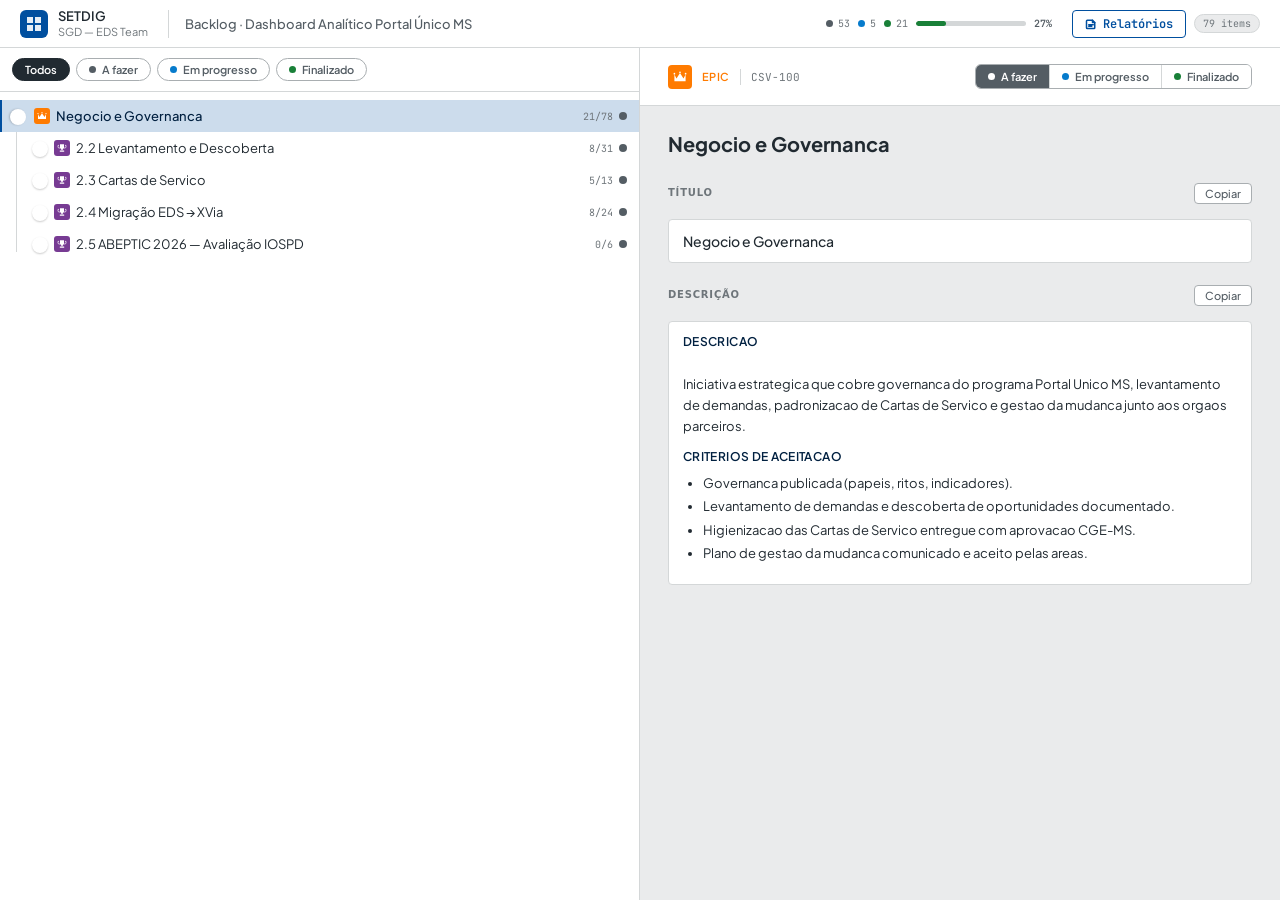
==== index.html @ ca57526a "refactor: remove redirect, renomeia backlog_viewer.html -> index.html GitHub Pages serve index.html " ====
<!DOCTYPE html>
<html lang="pt-BR">
<head>
<meta charset="UTF-8">
<meta name="viewport" content="width=device-width, initial-scale=1.0">
<title>Backlog — SETDIG</title>
<link rel="preconnect" href="https://fonts.googleapis.com">
<link href="https://fonts.googleapis.com/css2?family=Plus+Jakarta+Sans:wght@300;400;500;600;700&family=JetBrains+Mono:wght@400;500&display=swap" rel="stylesheet">
<link rel="stylesheet" href="assets/ds-sis.css">
<link rel="stylesheet" href="assets/css/viewer.css">
</head>
<body>

<header>
  <div class="hdr-brand">
    <div class="hdr-brand-icon">
      <svg viewBox="0 0 16 16" fill="none" xmlns="http://www.w3.org/2000/svg">
        <path d="M1 1h6v6H1zM9 1h6v6H9zM1 9h6v6H1zM9 9h6v6H9z" fill="white" opacity=".9"/>
      </svg>
    </div>
    <div>
      <div class="hdr-org">SETDIG</div>
      <div class="hdr-team">SGD — EDS Team</div>
    </div>
  </div>
  <span class="hdr-title">Backlog · Dashboard Analítico Portal Único MS</span>
  <div class="hdr-right">
    <span class="hdr-stat"><span class="dot" style="background:var(--s-todo)"></span><span id="cnt-todo">0</span></span>
    <span class="hdr-stat"><span class="dot" style="background:var(--s-prog)"></span><span id="cnt-prog">0</span></span>
    <span class="hdr-stat"><span class="dot" style="background:var(--s-done)"></span><span id="cnt-done">0</span></span>
    <div class="hdr-progress"><div class="hdr-progress-fill" id="hdr-fill"></div></div>
    <span class="hdr-pct" id="hdr-pct">0%</span>
    <a class="hdr-link" href="relatorios.html" aria-label="Abrir relatórios semanais">
      <svg viewBox="0 0 16 16" fill="none" stroke="currentColor" stroke-width="2" stroke-linecap="round" stroke-linejoin="round"><path d="M3 3h7l3 3v7a1 1 0 0 1-1 1H3a1 1 0 0 1-1-1V4a1 1 0 0 1 1-1z"/><path d="M10 3v3h3M5 9h6M5 11h4"/></svg>
      Relatórios
    </a>
    <span class="hdr-pill" id="hdr-count">— items</span>
  </div>
</header>

<div class="layout">
  <div class="tree-panel">
    <div class="filter-bar" id="filterbar"></div>
    <div id="tree"></div>
  </div>
  <div class="detail-panel" id="detail">
    <div class="empty-state">
      <div class="empty-icon">⊞</div>
      <div class="empty-msg">Selecione um work item</div>
    </div>
  </div>
</div>

<script src="assets/js/data.js"></script>
<script src="assets/js/viewer.js"></script>
</body>
</html>
---- assets/ds-sis.css ----
/* ============================================================================
   DS-MS — ds-sis.css (GERADO por scripts/build-css.js — não edite à mão)
   Tokens + todos os componentes, nessa ordem.
   ============================================================================ */

/**
 * Do not edit directly
 * Generated on Mon, 22 Jun 2026 17:35:39 GMT
 */

:root {
  --tiles-gap: 16px;
  --tiles-padding: 24px;
  --tiles-radius: 8px;
  --tag-warning-background: #FFE0CC; /* tint alerta — valor direto do Figma, fora da escala atual */
  --tag-success-background: #D0E8D6; /* tint sucesso — valor direto do Figma, fora da escala atual */
  --tag-height: 24px;
  --tag-radius: 4px;
  --selection-toggle-height: 20px;
  --selection-toggle-width: 40px;
  --selection-radio-size: 20px;
  --selection-checkbox-radius: 4px;
  --selection-checkbox-size: 24px;
  --segment-button-font-size: 14px;
  --segment-button-radius: 4px;
  --segment-button-height: 40px;
  --search-font-size: 14px;
  --search-radius: 2px;
  --search-height: 32px;
  --notification-warning-background: #FFE0CC; /* tint alerta — valor direto do Figma */
  --notification-success-background: #E2F1E6; /* tint sucesso — valor direto do Figma */
  --notification-radius: 4px;
  --menu-height: 48px;
  --input-helper-font-size: 10px;
  --input-label-font-weight: 700;
  --input-label-font-size: 16px;
  --input-font-size: 14px;
  --input-padding-x: 16px;
  --input-height: 48px;
  --input-radius: 2px;
  --header-gap: 32px;
  --header-padding-x: 112px;
  --header-height: 96px;
  --color-content-on-brand: #ffffff; /* texto sobre superfície de marca */
  --color-info-700: #011f33;
  --color-info-600: #0d99f7;
  --color-info-500: #067bcc;
  --color-info-400: #67ace4;
  --color-info-300: #77affd;
  --color-info-200: #b2d5f4;
  --color-info-100: #cdebff;
  --color-support-700: #331a09;
  --color-support-500: #ff5e40;
  --color-warning-700: #331a09;
  --color-warning-500: #ff6200;
  --color-success-700: #08210f;
  --color-success-500: #198038;
  --color-error-800: #2a0709;
  --color-error-700: #540f12;
  --color-error-600: #7f161a;
  --color-error-500: #da1e28;
  --color-error-400: #c83d42;
  --color-error-300: #bd5458;
  --color-error-200: #eda8ab;
  --color-error-100: #f6d3d5;
  --color-neutral-white: #ffffff;
  --color-neutral-1000: #0a0909;
  --color-neutral-950: #080b0c;
  --color-neutral-900: #101518;
  --color-neutral-800: #192025;
  --color-neutral-700: #212a31;
  --color-neutral-600: #29353d;
  --color-neutral-500: #545d64;
  --color-neutral-400: #6e757a;
  --color-neutral-300: #a9aeb1;
  --color-neutral-200: #d4d7d8;
  --color-neutral-100: #eaebec;
  --color-primary-700: #002040;
  --color-primary-600: #002f5f;
  --color-primary-500: #004f9f; /* azul institucional MS — marca */
  --color-primary-400: #3372b2;
  --color-primary-300: #6695c5;
  --color-primary-200: #99b9d9;
  --color-primary-100: #ccdcec; /* tint azul */
  --carousel-height: 280px;
  --card-padding: 16px;
  --card-radius: 8px;
  --button-size-lg-font-size: 16px;
  --button-size-lg-padding-x: 24px;
  --button-size-lg-height: 48px;
  --button-size-md-font-size: 14px;
  --button-size-md-padding-x: 16px;
  --button-size-md-height: 40px;
  --button-size-sm-font-size: 16px;
  --button-size-sm-padding-x: 16px;
  --button-size-sm-height: 32px;
  --button-font-weight: 700;
  --button-radius: 4px;
  --breadcrumb-gap: 8px;
  --breadcrumb-font-size: 14px;
  --accordion-title-font-size: 16px;
  --accordion-header-padding-x: 20px;
  --accordion-header-padding-y: 16px;
  --accordion-radius: 8px;
  --tiles-primary-color: var(--color-content-on-brand);
  --tiles-primary-background: var(--color-primary-500);
  --tiles-neutral-color: var(--color-neutral-700);
  --tiles-neutral-background: var(--color-neutral-100);
  --tag-info-text: var(--color-info-700);
  --tag-info-background: var(--color-info-100);
  --tag-warning-text: var(--color-warning-700);
  --tag-error-text: var(--color-error-700);
  --tag-error-background: var(--color-error-100);
  --tag-success-text: var(--color-success-700);
  --tag-default-text: var(--color-primary-600);
  --tag-default-background: var(--color-primary-100);
  --table-stripe-background: var(--color-neutral-100);
  --table-row-hover: var(--color-primary-100);
  --table-border: var(--color-neutral-200);
  --table-header-color: var(--color-neutral-700);
  --table-header-background: var(--color-neutral-100);
  --selection-toggle-track-on: var(--color-primary-500);
  --selection-toggle-track-off: var(--color-neutral-300);
  --selection-radio-checked-border: var(--color-primary-500);
  --selection-checkbox-checked-background: var(--color-info-500);
  --selection-checkbox-border: var(--color-neutral-300);
  --segment-button-selected-color: var(--color-content-on-brand);
  --segment-button-selected-background: var(--color-primary-500);
  --segment-button-item-color: var(--color-neutral-600);
  --segment-button-background: var(--color-neutral-100);
  --search-border: var(--color-primary-300);
  --notification-warning-border: var(--color-warning-500);
  --notification-warning-text: var(--color-warning-700);
  --notification-error-border: var(--color-error-500);
  --notification-error-text: var(--color-error-700);
  --notification-error-background: var(--color-error-100);
  --notification-success-border: var(--color-success-500);
  --notification-success-text: var(--color-success-700);
  --notification-info-border: var(--color-info-500);
  --notification-info-text: var(--color-info-700);
  --notification-info-background: var(--color-info-100);
  --menu-item-hover-background: var(--color-neutral-700);
  --menu-item-color: var(--color-neutral-white);
  --menu-submenu-background: var(--color-neutral-700);
  --menu-background: var(--color-neutral-800);
  --label-disabled-color: var(--color-neutral-300);
  --label-required-color: var(--color-error-500);
  --label-color: var(--color-neutral-700);
  --label-font-weight: var(--input-label-font-weight);
  --label-font-size: var(--input-label-font-size);
  --input-border-error: var(--color-error-500);
  --input-border-focus: var(--color-primary-500);
  --input-border-hover: var(--color-neutral-500);
  --input-border-default: var(--color-neutral-300);
  --dropdown-item-hover-background: var(--color-neutral-100);
  --dropdown-item-color: var(--color-neutral-700);
  --dropdown-menu-border: var(--color-neutral-200);
  --dropdown-menu-background: var(--color-neutral-white);
  --carousel-dot-active-color: var(--color-primary-500);
  --carousel-dot-color: var(--color-neutral-300);
  --carousel-control-color: var(--color-neutral-700);
  --carousel-control-background: var(--color-neutral-white);
  --carousel-slide-background: var(--color-primary-100);
  --card-link-title-color: var(--color-neutral-1000);
  --card-link-border-hover: var(--color-primary-300);
  --card-link-border: var(--color-primary-200);
  --card-border: var(--color-neutral-100);
  --button-primary-text: var(--color-content-on-brand);
  --button-primary-background-active: var(--color-primary-700);
  --button-primary-background-hover: var(--color-primary-600);
  --button-primary-background-default: var(--color-primary-500);
  --breadcrumb-current-color: var(--color-neutral-700);
  --breadcrumb-item-color: var(--color-primary-500);
  --breadcrumb-separator-color: var(--color-neutral-400);
  --accordion-body-color: var(--color-neutral-500);
  --accordion-title-color: var(--color-neutral-700);
  --accordion-border: var(--color-neutral-200);
}


/* ---- componente: accordion ---- */

/* ============================================================================
   DS-MS — Accordion (POC). Sem origem em components.css da raiz — implementado
   a partir da documentação pública de designsystem.ms.gov.br/accordion/.
   Decisão técnica: <details>/<summary> nativo — disclosure do browser já
   resolve expand/collapse + leitura por screen reader, sem JS necessário
   (mesmo critério de "CSS+HTML primeiro" do resto do POC).
   ============================================================================ */
.accordion {
  border: 1px solid var(--accordion-border);
  border-radius: var(--accordion-radius);
  overflow: hidden;
}
.accordion + .accordion { margin-top: 8px; }
.accordion summary {
  cursor: pointer;
  list-style: none;
  display: flex;
  align-items: center;
  justify-content: space-between;
  gap: 12px;
  padding: var(--accordion-header-padding-y) var(--accordion-header-padding-x);
  font-family: "Roboto", system-ui, sans-serif;
  font-weight: 700;
  font-size: var(--accordion-title-font-size);
  color: var(--accordion-title-color);
}
.accordion summary::-webkit-details-marker { display: none; }
.accordion summary::after {
  content: "▸";
  flex: none;
  transition: transform .2s ease;
}
.accordion[open] summary::after { transform: rotate(90deg); }
.accordion summary:focus-visible { outline: 2px solid var(--color-info-600); outline-offset: 2px; }
.accordion summary:hover { background: var(--color-neutral-100); }
.accordion .accordion-body {
  padding: 0 var(--accordion-header-padding-x) var(--accordion-header-padding-y);
  font-family: "Roboto", system-ui, sans-serif;
  font-size: 14px;
  color: var(--accordion-body-color);
  border-top: 1px solid var(--accordion-border);
}
.accordion.is-disabled summary { pointer-events: none; opacity: .5; }

/* Sub-accordion: indentação leve dentro do corpo */
.accordion .accordion { margin: 8px 0 0; }

/* ---- componente: breadcrumb ---- */

/* ============================================================================
   DS-MS — Breadcrumb (POC). Sem origem em components.css da raiz — implementado
   a partir da documentação pública de designsystem.ms.gov.br/breadcrumb/
   (estrutura, estados, acessibilidade), não do Figma oficial (acesso bloqueado
   institucionalmente, ver docs/08-proximos-passos.md).
   ============================================================================ */
.breadcrumb {
  display: flex; align-items: center; flex-wrap: wrap;
  gap: var(--breadcrumb-gap);
  margin: 0; padding: 0; list-style: none;
  font-family: "Roboto", system-ui, sans-serif;
  font-size: var(--breadcrumb-font-size);
}
.breadcrumb li { display: flex; align-items: center; gap: var(--breadcrumb-gap); }
.breadcrumb li:not(:last-child)::after {
  content: "›";
  color: var(--breadcrumb-separator-color);
}
.breadcrumb a { color: var(--breadcrumb-item-color); text-decoration: none; }
.breadcrumb a:hover { text-decoration: underline; }
.breadcrumb a:focus-visible { outline: 2px solid var(--color-info-600); outline-offset: 2px; }
.breadcrumb .is-current { color: var(--breadcrumb-current-color); font-weight: 700; }

/* ---- componente: button ---- */

/* ============================================================================
   DS-MS — Button (POC)
   Consome os tokens GERADOS pelo Style Dictionary (dist/css/tokens.css).
   Base reaproveitada de components.css da raiz (.btn / .btn-primary / ...).
   ============================================================================ */
.btn {
  display: inline-flex;
  align-items: center;
  justify-content: center;
  gap: 8px;
  font-family: "Roboto", system-ui, sans-serif;
  font-weight: var(--button-font-weight);
  border-radius: var(--button-radius);
  border: 2px solid transparent;
  background: transparent;
  cursor: pointer;
  transition: background-color .15s ease, color .15s ease, border-color .15s ease, transform .05s ease;
  white-space: nowrap;
  text-decoration: none;
}

/* Foco visível — requisito de acessibilidade (eMAG/WCAG: foco perceptível).
   Cor igual ao root colors_and_type.css: var(--color-info-600). */
.btn:focus-visible {
  outline: 2px solid var(--color-info-600);
  outline-offset: 2px;
}
.btn:active { transform: translateY(1px); }
.btn[disabled],
.btn[aria-disabled="true"] {
  opacity: .45;
  cursor: not-allowed;
}

/* Tamanhos */
.btn-sm { height: var(--button-size-sm-height); padding: 0 var(--button-size-sm-padding-x); font-size: var(--button-size-sm-font-size); }
.btn-md { height: var(--button-size-md-height); padding: 0 var(--button-size-md-padding-x); font-size: var(--button-size-md-font-size); }
.btn-lg { height: var(--button-size-lg-height); padding: 0 var(--button-size-lg-padding-x); font-size: var(--button-size-lg-font-size); }

/* Variante: primária */
.btn-primary {
  background: var(--button-primary-background-default);
  color: var(--button-primary-text);
  border-color: var(--button-primary-background-default);
}
.btn-primary:hover  { background: var(--button-primary-background-hover);  border-color: var(--button-primary-background-hover); }
.btn-primary:active { background: var(--button-primary-background-active); border-color: var(--button-primary-background-active); }

/* Variante: secundária (outline) */
.btn-secondary {
  background: transparent;
  color: var(--color-primary-500);
  border-color: var(--color-primary-500);
}
.btn-secondary:hover  { background: rgba(0, 79, 159, .06); }
.btn-secondary:active { background: rgba(0, 79, 159, .12); }

/* Variante: simples (link) */
.btn-simple {
  background: transparent;
  color: var(--color-primary-500);
  border-color: transparent;
  padding-left: 8px;
  padding-right: 8px;
}
.btn-simple:hover { color: var(--color-primary-600); text-decoration: underline; }

/* Variante: perigo */
.btn-danger {
  background: var(--color-error-500);
  color: #fff;
  border-color: var(--color-error-500);
}
.btn-danger:hover  { background: var(--color-error-600); border-color: var(--color-error-600); }
.btn-danger:active { background: var(--color-error-700); border-color: var(--color-error-700); }

/* ---- componente: card ---- */

/* DS-MS — Card (POC). Fiel a .card/.card-link de components.css (raiz). */
.card {
  background: #fff;
  border: 1px solid var(--card-border);
  border-radius: var(--card-radius);
  padding: var(--card-padding);
}
.card-link {
  display: flex;
  align-items: center;
  gap: 16px;
  padding: 8px;
  border: 1px solid var(--card-link-border);
  border-radius: var(--card-radius);
  background: #fff;
  text-decoration: none;
  color: inherit;
  transition: box-shadow .15s ease, transform .12s ease, border-color .15s ease;
}
.card-link:hover {
  box-shadow: var(--shadow-4, 0px 4px 8px 0px rgba(0,32,64,.3));
  border-color: var(--card-link-border-hover);
}
.card-link:focus-visible { outline: 2px solid var(--color-info-600); outline-offset: 2px; }
.card-link .card-link-title {
  font-family: "Roboto", system-ui, sans-serif;
  font-weight: 700;
  font-size: 16px;
  line-height: 24px;
  color: var(--card-link-title-color);
}
.card-link .card-link-body {
  font-family: "Roboto", system-ui, sans-serif;
  font-size: 12px;
  line-height: 1.5;
  color: var(--color-neutral-500);
}

/* ---- componente: carousel ---- */

/* ============================================================================
   DS-MS — Carousel (POC). Sem origem em components.css da raiz — implementado
   a partir da documentação pública de designsystem.ms.gov.br/carousel/.
   3º Web Component do DS-MS (ms-carousel): autoplay pausável + controles +
   navegação por teclado são comportamento real, exigem JS (mesmo critério do
   Header/Menu) — ver carousel.mdx.
   ============================================================================ */
.ds-carousel {
  position: relative;
  overflow: hidden;
  border-radius: 8px;
}
.ds-carousel:focus-visible { outline: 2px solid var(--color-info-600); outline-offset: 2px; }

.ds-carousel .carousel-track {
  display: flex;
  height: var(--carousel-height);
  transition: transform .4s ease;
}
.ds-carousel .carousel-slide {
  flex: 0 0 100%;
  display: flex; align-items: center; justify-content: center;
  background: var(--carousel-slide-background);
  text-align: center;
  padding: 24px;
}
.ds-carousel .carousel-slide h3 {
  font-family: "Roboto", system-ui, sans-serif;
  font-size: 1.5rem; margin: 0 0 8px; color: var(--color-neutral-700);
}
.ds-carousel .carousel-slide p {
  font-family: "Roboto", system-ui, sans-serif;
  margin: 0; color: var(--color-neutral-500);
}

.ds-carousel .carousel-control {
  position: absolute; top: 50%; transform: translateY(-50%);
  width: 40px; height: 40px;
  border-radius: 50%; border: 0;
  background: var(--carousel-control-background);
  color: var(--carousel-control-color);
  cursor: pointer;
  display: flex; align-items: center; justify-content: center;
  font-size: 1.25rem;
  box-shadow: 0px 1px 4px rgba(0,32,64,.2);
}
.ds-carousel .carousel-control.prev { left: 12px; }
.ds-carousel .carousel-control.next { right: 12px; }
.ds-carousel .carousel-control:focus-visible { outline: 2px solid var(--color-info-600); outline-offset: 2px; }

.ds-carousel .carousel-dots {
  position: absolute; bottom: 12px; left: 0; right: 0;
  display: flex; justify-content: center; gap: 8px;
}
.ds-carousel .carousel-dots button {
  width: 10px; height: 10px; border-radius: 50%;
  border: 0; padding: 0;
  background: var(--carousel-dot-color);
  cursor: pointer;
}
.ds-carousel .carousel-dots button[aria-current="true"] { background: var(--carousel-dot-active-color); }
.ds-carousel .carousel-dots button:focus-visible { outline: 2px solid var(--color-info-600); outline-offset: 2px; }

/* ---- componente: dropdown ---- */

/* ============================================================================
   DS-MS — Dropdown (POC). Sem origem em components.css da raiz — implementado
   a partir da documentação pública de designsystem.ms.gov.br/dropdown/.

   Spec oficial lista 6 variantes (select, combobox, autocomplete, menu,
   multi-select, searchable select). Cobertura desta rodada:
   - "select" simples -> já existe como .field-select (input.css) — sem CSS
     novo, só documentado aqui (ver dropdown.mdx).
   - "menu" (ações administrativas) -> .dropdown abaixo, via <details>/<summary>
     nativo (mesmo padrão do Accordion), sem JS.
   Combobox/autocomplete/multi-select/searchable select EXIGEM JS real
   (filtro dinâmico, múltipla seleção) — fora de escopo, documentado no .mdx.
   ============================================================================ */
.dropdown { position: relative; display: inline-block; }
.dropdown summary {
  list-style: none;
  cursor: pointer;
  display: inline-flex;
  align-items: center;
  gap: 8px;
  padding: 8px 16px;
  border: 1px solid var(--dropdown-menu-border);
  border-radius: 4px;
  background: var(--dropdown-menu-background);
  font-family: "Roboto", system-ui, sans-serif;
  font-weight: 700;
  font-size: 14px;
  color: var(--dropdown-item-color);
}
.dropdown summary::-webkit-details-marker { display: none; }
.dropdown summary::after { content: "▾"; }
.dropdown summary:focus-visible { outline: 2px solid var(--color-info-600); outline-offset: 2px; }

.dropdown .dropdown-menu {
  position: absolute;
  top: 100%; left: 0;
  margin-top: 4px;
  min-width: 180px;
  background: var(--dropdown-menu-background);
  border: 1px solid var(--dropdown-menu-border);
  border-radius: 4px;
  box-shadow: 0px 4px 8px rgba(0,32,64,.16);
  padding: 4px;
  z-index: 10;
  max-height: 280px;
  overflow-y: auto;
}
.dropdown .dropdown-menu a,
.dropdown .dropdown-menu button {
  display: block;
  width: 100%;
  text-align: left;
  padding: 8px 12px;
  border-radius: 4px;
  border: 0;
  background: transparent;
  color: var(--dropdown-item-color);
  text-decoration: none;
  font-family: "Roboto", system-ui, sans-serif;
  font-size: 14px;
  cursor: pointer;
}
.dropdown .dropdown-menu a:hover,
.dropdown .dropdown-menu button:hover { background: var(--dropdown-item-hover-background); }
.dropdown .dropdown-menu a:focus-visible,
.dropdown .dropdown-menu button:focus-visible { outline: 2px solid var(--color-info-600); outline-offset: -2px; }

/* ---- componente: footer ---- */

/* DS-MS — Footer (POC). Fiel a .ds-footer de components.css (raiz). CSS+HTML — sem comportamento. */
.ds-footer {
  height: var(--header-height);
  background: var(--color-primary-500);
  display: flex; align-items: center;
  padding: 0 var(--header-padding-x);
  color: #fff;
}
.ds-footer .footer-logo { margin-left: auto; height: 60px; width: 140px; background: rgba(255,255,255,.25); border-radius: 4px; }

/* ---- componente: header ---- */

/* ============================================================================
   DS-MS — Header (POC). Fiel a .ds-header de components.css (raiz).
   1º Web Component do DS-MS (ms-header) — comportamento de menu mobile
   centralizado aqui, ver ms-header.js. Modelo híbrido: docs/01-arquitetura.md.
   ============================================================================ */
.ds-header {
  position: relative;
  display: flex; align-items: center;
  height: var(--header-height);
  padding: 0 var(--header-padding-x);
  background: var(--color-primary-500);
  color: #fff;
  gap: var(--header-gap);
}
.ds-header .brand { display: flex; align-items: center; gap: 0; }
.ds-header .brand .ds-ms-logo { height: 32px; width: 110px; background: rgba(255,255,255,.25); border-radius: 4px; }
.ds-header .brand .brand-sub {
  font-family: "Open Sans", system-ui, sans-serif;
  font-weight: 700;
  font-size: 10px;
  line-height: 1.4;
  color: #fff;
  margin-left: 8px;
  white-space: pre-line;
}
.ds-header nav {
  display: flex; gap: 24px;
  font-family: "Open Sans", system-ui, sans-serif;
  font-weight: 700;
  font-size: 14px;
  color: #fff;
}
.ds-header nav a { color: #fff; text-decoration: none; }
.ds-header nav a:hover { text-decoration: underline; }
.ds-header nav a:focus-visible { outline: 2px solid #fff; outline-offset: 2px; }
.ds-header .right { margin-left: auto; display: flex; align-items: center; gap: 16px; }
.ds-header .version {
  display: inline-flex; align-items: center; gap: 4px;
  font-family: "Roboto", system-ui, sans-serif; font-weight: 700; font-size: 12px;
}

/* Botão de menu — só aparece em telas estreitas (ou .is-mobile para demo no Storybook) */
.ds-header .menu-toggle {
  display: none;
  margin-left: auto;
  background: transparent; border: 0; color: #fff; cursor: pointer; padding: 4px;
}
.ds-header .menu-toggle:focus-visible { outline: 2px solid #fff; outline-offset: 2px; }

@media (max-width: 768px) {
  .ds-header { padding: 0 16px; gap: 16px; }
  .ds-header nav { display: none; }
  .ds-header nav.is-open {
    display: flex; flex-direction: column;
    position: absolute; top: 100%; left: 0; right: 0;
    background: var(--color-primary-600);
    padding: 16px; gap: 16px;
  }
  .ds-header .right { display: none; }
  .ds-header .menu-toggle { display: inline-flex; }
}

/* Classe gêmea do @media — permite demonstrar o estado mobile no Storybook
   independente da largura real do iframe de preview. */
.ds-header.is-mobile { padding: 0 16px; gap: 16px; }
.ds-header.is-mobile nav { display: none; }
.ds-header.is-mobile nav.is-open {
  display: flex; flex-direction: column;
  position: absolute; top: 100%; left: 0; right: 0;
  background: var(--color-primary-600);
  padding: 16px; gap: 16px;
}
.ds-header.is-mobile .right { display: none; }
.ds-header.is-mobile .menu-toggle { display: inline-flex; }

/* ---- componente: input ---- */

/* ============================================================================
   DS-MS — Input (POC)
   Fiel a .field* de components.css (raiz). Consome tokens gerados em dist/css.
   ============================================================================ */
.field { display: flex; flex-direction: column; gap: 8px; width: 100%; }
.field-label {
  font-family: "Roboto", system-ui, sans-serif;
  font-weight: var(--input-label-font-weight);
  font-size: var(--input-label-font-size);
  line-height: 24px;
  color: var(--color-neutral-700);
}
.field-input,
.field-textarea,
.field-select {
  width: 100%;
  height: var(--input-height);
  padding: 0 var(--input-padding-x);
  background: #fff;
  border: 1px solid var(--input-border-default);
  border-radius: var(--input-radius);
  font-family: "Roboto", system-ui, sans-serif;
  font-size: var(--input-font-size);
  line-height: 20px;
  color: var(--color-neutral-700);
  transition: border-color .15s ease, box-shadow .15s ease;
}
.field-input::placeholder,
.field-textarea::placeholder { color: var(--color-neutral-300); }
.field-input:hover,
.field-textarea:hover,
.field-select:hover { border-color: var(--input-border-hover); }
.field-input:focus,
.field-textarea:focus,
.field-select:focus {
  outline: none;
  border-color: var(--input-border-focus);
  box-shadow: 0 0 0 2px rgba(0, 79, 159, .15);
}
.field-textarea { height: auto; min-height: 96px; padding: 12px var(--input-padding-x); resize: vertical; line-height: 20px; }
.field-input[disabled],
.field-textarea[disabled] {
  background: var(--color-neutral-100);
  color: var(--color-neutral-300);
  cursor: not-allowed;
}
.field-input.is-error,
.field-textarea.is-error {
  border-color: var(--input-border-error);
  box-shadow: 0 0 0 2px rgba(218, 30, 40, .15);
}
.field-helper { font-size: var(--input-helper-font-size); line-height: 12px; color: var(--color-neutral-500); }
.field-helper.is-error { color: var(--color-error-500); }

/* ---- componente: label ---- */

/* ============================================================================
   DS-MS — Label (POC), versão standalone. `.field-label` (input.css) já cobre
   o caso de label-de-campo; este `.label` é a versão isolada para uso fora de
   formulário (ex.: rótulo de seção, badge textual) — pedida como item próprio
   na lista oficial de 13 componentes do Storybook. Reaproveita os mesmos
   tokens de fonte de input.json (referência cross-arquivo no Style Dictionary).
   ============================================================================ */
.label {
  display: inline-block;
  font-family: "Roboto", system-ui, sans-serif;
  font-size: var(--label-font-size);
  font-weight: var(--label-font-weight);
  line-height: 24px;
  color: var(--label-color);
}
.label .required { color: var(--label-required-color); margin-left: 2px; }
.label.is-disabled { color: var(--label-disabled-color); }

/* ---- componente: link ---- */

/* DS-MS — Link (POC). Fiel a .link de components.css (raiz). */
.link {
  color: var(--color-info-600);
  font-family: "Roboto", system-ui, sans-serif;
  text-decoration: none;
  display: inline-flex; align-items: center; gap: 8px;
}
.link:hover { text-decoration: underline; color: var(--color-primary-600); }
.link:focus-visible { outline: 2px solid var(--color-info-600); outline-offset: 2px; }

/* ---- componente: menu ---- */

/* ============================================================================
   DS-MS — Menu (POC). Sem origem em components.css da raiz — implementado a
   partir da documentação pública de designsystem.ms.gov.br/menu/.
   2º Web Component do DS-MS (ms-menu), mesmo critério do Header: tem
   comportamento real (toggle mobile, submenu) -> centralizado num custom
   element em vez de cada stack reimplementar o JS.
   Cor de fundo da spec oficial (#212121) não existe na paleta local —
   aproximado para --color-neutral-800 (#192025), o tom mais próximo
   disponível sem acesso ao Figma (ver docs/08-proximos-passos.md).
   ============================================================================ */
.ds-menu {
  background: var(--menu-background);
  height: var(--menu-height);
  display: flex;
  align-items: center;
  position: relative;
}
.ds-menu > ul {
  display: flex; align-items: center; gap: 0;
  margin: 0; padding: 0; list-style: none;
  height: 100%;
}
.ds-menu li { position: relative; height: 100%; display: flex; align-items: center; }
.ds-menu a, .ds-menu .menu-link {
  display: flex; align-items: center; gap: 6px;
  height: 100%; padding: 0 20px;
  color: var(--menu-item-color);
  text-decoration: none;
  font-family: "Roboto", system-ui, sans-serif;
  font-weight: 700; font-size: 14px;
  background: transparent; border: 0; cursor: pointer;
}
.ds-menu a:hover, .ds-menu .menu-link:hover { background: var(--menu-item-hover-background); }
.ds-menu a:focus-visible, .ds-menu .menu-link:focus-visible { outline: 2px solid #fff; outline-offset: -2px; }

.ds-menu .submenu {
  display: none;
  position: absolute; top: 100%; left: 0;
  min-width: 200px;
  flex-direction: column;
  background: var(--menu-submenu-background);
  padding: 4px;
  margin: 0; list-style: none;
  z-index: 20;
}
.ds-menu li.has-submenu:hover .submenu,
.ds-menu li.has-submenu.is-open .submenu { display: flex; }
.ds-menu .submenu a { height: auto; padding: 10px 16px; }

.ds-menu .menu-toggle {
  display: none;
  margin-left: auto;
  background: transparent; border: 0; color: var(--menu-item-color);
  cursor: pointer; padding: 12px 16px;
}
.ds-menu .menu-toggle:focus-visible { outline: 2px solid #fff; outline-offset: -2px; }

@media (max-width: 768px) {
  .ds-menu { height: auto; flex-wrap: wrap; }
  .ds-menu > ul { display: none; flex-direction: column; width: 100%; height: auto; }
  .ds-menu > ul.is-open { display: flex; }
  .ds-menu .submenu { position: static; }
  .ds-menu .menu-toggle { display: inline-flex; }
}

/* Classe gêmea do @media — demonstra o estado mobile no Storybook independente
   da largura real do iframe (mesmo recurso usado em header.css). */
.ds-menu.is-mobile { height: auto; flex-wrap: wrap; }
.ds-menu.is-mobile > ul { display: none; flex-direction: column; width: 100%; height: auto; }
.ds-menu.is-mobile > ul.is-open { display: flex; }
.ds-menu.is-mobile .submenu { position: static; }
.ds-menu.is-mobile .menu-toggle { display: inline-flex; }

/* ---- componente: notification ---- */

/* DS-MS — Notification/Banner (POC). Fiel a .notification* de components.css (raiz). */
.notification {
  display: flex; align-items: flex-start; gap: 12px;
  padding: 12px 16px;
  border-radius: var(--notification-radius);
  border-left: 4px solid var(--notification-info-border);
  background: var(--notification-info-background);
  color: var(--notification-info-text);
  font-family: "Roboto", system-ui, sans-serif;
  font-size: 14px;
  line-height: 1.5;
}
.notification.is-success { background: var(--notification-success-background); border-left-color: var(--notification-success-border); color: var(--notification-success-text); }
.notification.is-error   { background: var(--notification-error-background);   border-left-color: var(--notification-error-border);   color: var(--notification-error-text); }
.notification.is-warning { background: var(--notification-warning-background); border-left-color: var(--notification-warning-border); color: var(--notification-warning-text); }

/* ---- componente: search ---- */

/* ============================================================================
   DS-MS — Search (POC). Fiel a .search de components.css (Property1BuscarFocusSmall).
   ============================================================================ */
.search {
  display: inline-flex;
  align-items: center;
  gap: 8px;
  height: var(--search-height);
  padding: 0 16px;
  background: #fff;
  border: 1px solid var(--search-border);
  border-radius: var(--search-radius);
  color: var(--color-neutral-500);
  font-family: "Roboto", system-ui, sans-serif;
  font-size: 10px;
  line-height: 16px;
}
.search input {
  background: transparent;
  border: 0;
  outline: 0;
  width: 100%;
  font-family: inherit;
  font-size: var(--search-font-size);
  color: var(--color-neutral-700);
}
.search input::placeholder { color: var(--color-neutral-300); }
.search svg { color: var(--color-neutral-500); flex: none; }
.search:focus-within {
  border-color: var(--color-primary-500);
  box-shadow: 0 0 0 2px rgba(0, 79, 159, .15);
}

/* ---- componente: segment-button ---- */

/* ============================================================================
   DS-MS — Segment Button (POC). Sem origem em components.css da raiz —
   implementado a partir da documentação pública de
   designsystem.ms.gov.br/segment-button/. Seleção exclusiva é nativa via
   input[type=radio]:checked — mesmo truque de .toggle em selection.css —
   sem JS necessário.
   ============================================================================ */
.segment-button {
  display: inline-flex;
  background: var(--segment-button-background);
  border-radius: var(--segment-button-radius);
  padding: 2px;
  gap: 2px;
}
.segment-button input {
  position: absolute;
  opacity: 0;
  width: 1px; height: 1px;
  pointer-events: none;
}
.segment-button label {
  display: inline-flex;
  align-items: center;
  justify-content: center;
  height: var(--segment-button-height);
  padding: 0 16px;
  border-radius: calc(var(--segment-button-radius) - 1px);
  font-family: "Roboto", system-ui, sans-serif;
  font-weight: 700;
  font-size: var(--segment-button-font-size);
  color: var(--segment-button-item-color);
  cursor: pointer;
  transition: background-color .12s ease, color .12s ease;
  white-space: nowrap;
}
.segment-button input:checked + label {
  background: var(--segment-button-selected-background);
  color: var(--segment-button-selected-color);
}
.segment-button input:focus-visible + label {
  outline: 2px solid var(--color-info-600);
  outline-offset: 2px;
}
.segment-button input:disabled + label { opacity: .5; cursor: not-allowed; }

/* ---- componente: selection ---- */

/* ============================================================================
   DS-MS — Checkbox / Radio / Toggle (POC). Fiel a components.css (raiz).
   ============================================================================ */
.checkbox {
  appearance: none;
  width: var(--selection-checkbox-size); height: var(--selection-checkbox-size);
  border-radius: var(--selection-checkbox-radius);
  border: 1px solid var(--selection-checkbox-border);
  background: #fff;
  display: inline-grid; place-items: center;
  cursor: pointer;
  transition: background-color .12s ease, border-color .12s ease;
}
.checkbox:hover { border-color: var(--color-primary-500); }
.checkbox:focus-visible { outline: 2px solid var(--color-info-600); outline-offset: 2px; }
.checkbox:checked {
  background: var(--selection-checkbox-checked-background);
  border-color: var(--selection-checkbox-checked-background);
}
.checkbox:checked::after {
  content: "";
  width: 14px; height: 10px;
  background: url("data:image/svg+xml;utf8,<svg xmlns='http://www.w3.org/2000/svg' width='14' height='10' viewBox='0 0 14 10' fill='none'><path d='M13.7 1.7a1 1 0 0 0-1.4-1.4L5 7.6 1.7 4.3A1 1 0 0 0 .3 5.7l4 4a1 1 0 0 0 1.4 0l8-8z' fill='white'/></svg>") center/contain no-repeat;
}

.radio {
  appearance: none;
  width: var(--selection-radio-size); height: var(--selection-radio-size);
  border-radius: 50%;
  border: 1px solid var(--selection-checkbox-border);
  background: #fff;
  display: inline-grid; place-items: center;
  cursor: pointer;
}
.radio:focus-visible { outline: 2px solid var(--color-info-600); outline-offset: 2px; }
.radio:checked { border-color: var(--selection-radio-checked-border); border-width: 2px; }
.radio:checked::after {
  content: ""; width: 10px; height: 10px; border-radius: 50%;
  background: var(--selection-radio-checked-border);
}

.toggle {
  appearance: none;
  width: var(--selection-toggle-width); height: var(--selection-toggle-height);
  background: var(--selection-toggle-track-off);
  border-radius: 9999px;
  position: relative;
  cursor: pointer;
  transition: background-color .15s ease;
}
.toggle:focus-visible { outline: 2px solid var(--color-info-600); outline-offset: 2px; }
.toggle::after {
  content: "";
  position: absolute;
  left: 2px; top: 2px;
  width: 16px; height: 16px;
  background: #fff; border-radius: 50%;
  transition: transform .15s ease;
  box-shadow: 0 1px 2px rgba(0,0,0,.2);
}
.toggle:checked { background: var(--selection-toggle-track-on); }
.toggle:checked::after { transform: translateX(20px); }

/* ---- componente: table ---- */

/* ============================================================================
   DS-MS — Table (POC). Sem origem em components.css da raiz — implementado a
   partir da documentação pública de designsystem.ms.gov.br/table/. Ordenação
   e seleção em lote interativas ficam fora de escopo (exigem JS) — ver
   table.mdx. Status de linha reaproveita .tag (já implementado).
   ============================================================================ */
.table { width: 100%; border-collapse: collapse; font-family: "Roboto", system-ui, sans-serif; font-size: 14px; }
.table th, .table td {
  padding: 12px 16px;
  border-bottom: 1px solid var(--table-border);
  text-align: left;
  vertical-align: middle;
}
.table th {
  background: var(--table-header-background);
  color: var(--table-header-color);
  font-weight: 700;
  font-size: 12px;
  text-transform: uppercase;
  letter-spacing: .03em;
}
.table tbody tr:hover { background: var(--table-row-hover); }
.table tbody tr:focus-within { background: var(--table-row-hover); }

.table-striped tbody tr:nth-child(even) { background: var(--table-stripe-background); }
.table-striped tbody tr:nth-child(even):hover { background: var(--table-row-hover); }

.table-compact th, .table-compact td { padding: 8px 12px; }

.table .col-actions { text-align: right; white-space: nowrap; }
.table .col-select { width: 1%; }

.table caption { text-align: left; padding: 8px 0; font-weight: 700; color: var(--table-header-color); }

/* ---- componente: tag ---- */

/* DS-MS — Tag/Badge (POC). Fiel a .tag* de components.css (raiz). */
.tag {
  display: inline-flex; align-items: center; gap: 4px;
  height: var(--tag-height);
  padding: 0 8px;
  border-radius: var(--tag-radius);
  background: var(--tag-default-background);
  color: var(--tag-default-text);
  font-family: "Roboto", system-ui, sans-serif;
  font-weight: 700;
  font-size: 12px;
  line-height: 16px;
}
.tag-success { background: var(--tag-success-background); color: var(--tag-success-text); }
.tag-error   { background: var(--tag-error-background);   color: var(--tag-error-text); }
.tag-warning { background: var(--tag-warning-background); color: var(--tag-warning-text); }
.tag-info    { background: var(--tag-info-background);    color: var(--tag-info-text); }

/* ---- componente: tiles ---- */

/* ============================================================================
   DS-MS — Tiles (POC). Sem origem em components.css da raiz — implementado a
   partir da documentação pública de designsystem.ms.gov.br/tiles/.
   Componente de ação ampliada (navegação para módulos/funcionalidades) —
   puramente visual/navegacional, sem estado interno, CSS+HTML puro.
   ============================================================================ */
.tiles-grid {
  display: grid;
  grid-template-columns: repeat(auto-fit, minmax(200px, 1fr));
  gap: var(--tiles-gap);
}

.tile {
  display: flex;
  flex-direction: column;
  gap: 8px;
  padding: var(--tiles-padding);
  border-radius: var(--tiles-radius);
  background: var(--tiles-neutral-background);
  color: var(--tiles-neutral-color);
  text-decoration: none;
  box-shadow: 0px 1px 2px rgba(0,32,64,.08);
  transition: box-shadow .15s ease, transform .12s ease;
  min-height: 44px;
}
.tile:hover { box-shadow: 0px 4px 8px rgba(0,32,64,.16); }
.tile:focus-visible { outline: 2px solid var(--color-info-600); outline-offset: 2px; }
.tile:active { transform: scale(.99); }
.tile.is-selected { outline: 2px solid var(--color-primary-500); }
.tile.is-disabled { opacity: .5; pointer-events: none; }

.tile-primary { background: var(--tiles-primary-background); color: var(--tiles-primary-color); }

.tile-linked { background: transparent; border: 1px solid var(--tiles-neutral-background); color: var(--color-primary-500); box-shadow: none; }

.tile-horizontal { flex-direction: row; align-items: center; gap: 16px; }

.tile .tile-icon { width: 32px; height: 32px; flex: none; }
.tile .tile-label { font-family: "Roboto", system-ui, sans-serif; font-weight: 700; font-size: 16px; }
.tile .tile-description { font-family: "Roboto", system-ui, sans-serif; font-size: 13px; opacity: .85; margin: 0; }
---- assets/css/viewer.css ----
:root {
  /* DS-MS tokens remapeados para nomes locais — diff minimo no resto do CSS */
  --bg:        var(--color-neutral-100);
  --surface:   #FFFFFF;
  --border:    var(--color-neutral-200);
  --border-2:  var(--color-neutral-300);
  --text:      var(--color-neutral-700);
  --text-sub:  var(--color-neutral-500);
  --text-muted:var(--color-neutral-400);
  --selected:  var(--color-primary-100);
  --sel-bar:   var(--color-primary-500);
  --hover:     var(--color-neutral-100);
  --brand:     var(--color-primary-500);

  /* TFS / Azure DevOps official colors — fora do escopo DS-MS, mantidas */
  --c-epic:    #FF7B00;
  --c-feat:    #773B93;
  --c-pbi:     #009CCC;
  --c-task:    #F2CB1D;
  --c-bug:     #CC293D;

  --c-epic-bg: #FFF3E0;
  --c-feat-bg: #EDE7F6;
  --c-pbi-bg:  #E1F5FE;
  --c-task-bg: #FFF8E1;
  --c-bug-bg:  #FDECEA;

  /* Status alinhado com DS */
  --s-todo:    var(--color-neutral-500);
  --s-prog:    var(--color-info-500);
  --s-done:    var(--color-success-500);

  --indent: 20px;
  --row-h: 32px;
}

*, *::before, *::after { box-sizing: border-box; margin: 0; padding: 0; }

body {
  font-family: 'Plus Jakarta Sans', 'Segoe UI', system-ui, sans-serif;
  background: var(--bg);
  color: var(--text);
  height: 100vh;
  display: flex;
  flex-direction: column;
  overflow: hidden;
  font-size: 13px;
}

/* ── HEADER ── */
header {
  display: flex;
  align-items: center;
  gap: 0;
  height: 48px;
  background: #fff;
  border-bottom: 1px solid var(--border);
  flex-shrink: 0;
  padding: 0 20px;
}

.hdr-brand {
  display: flex;
  align-items: center;
  gap: 10px;
  padding-right: 20px;
  border-right: 1px solid var(--border);
  margin-right: 16px;
}

.hdr-brand-icon {
  width: 28px; height: 28px;
  background: var(--color-primary-500);
  border-radius: 6px;
  display: flex; align-items: center; justify-content: center;
}

.hdr-brand-icon svg { width: 16px; height: 16px; }

.hdr-org {
  font-size: 13px;
  font-weight: 600;
  color: var(--text);
  line-height: 1;
}

.hdr-team {
  font-size: 11px;
  color: var(--text-muted);
  margin-top: 2px;
}

.hdr-title {
  font-size: 13px;
  font-weight: 500;
  color: var(--text-sub);
}

.hdr-right {
  margin-left: auto;
  display: flex;
  align-items: center;
  gap: 8px;
  font-size: 11px;
  color: var(--text-muted);
  font-family: 'JetBrains Mono', monospace;
}

.hdr-pill {
  background: var(--bg);
  border: 1px solid var(--border);
  border-radius: 10px;
  padding: 2px 8px;
  font-size: 10px;
}
.hdr-link {
  display: inline-flex;
  align-items: center;
  gap: 6px;
  font-size: 12px;
  font-weight: 600;
  color: var(--color-primary-500);
  text-decoration: none;
  padding: 5px 12px;
  border: 1px solid var(--color-primary-500);
  border-radius: 4px;
  background: #fff;
  transition: background 120ms, color 120ms;
}
.hdr-link:hover {
  background: var(--color-primary-500);
  color: #fff;
}
.hdr-link svg { width: 12px; height: 12px; }

/* ── LAYOUT ── */
.layout { display: flex; flex: 1; overflow: hidden; }

/* ── TREE ── */
.tree-panel {
  width: 50%;
  min-width: 320px;
  overflow-y: auto;
  background: #fff;
  border-right: 1px solid var(--border);
  padding: 0 0 32px;
  scrollbar-width: thin;
  scrollbar-color: var(--border-2) transparent;
}
#tree { padding-top: 8px; }
.tree-panel::-webkit-scrollbar { width: 5px; }
.tree-panel::-webkit-scrollbar-thumb { background: var(--border-2); border-radius: 3px; }

.node { position: relative; }

.node-row {
  display: flex;
  align-items: center;
  height: var(--row-h);
  gap: 6px;
  cursor: pointer;
  border-left: 2px solid transparent;
  padding-right: 12px;
  transition: background 100ms, border-color 100ms;
  position: relative;
}
.node-row:hover { background: var(--hover); }
.node-row.selected {
  background: var(--selected);
  border-left-color: var(--sel-bar);
}

/* ── BOWTIE ICON ── */
.wi-icon {
  width: 16px; height: 16px;
  border-radius: 3px;
  display: flex; align-items: center; justify-content: center;
  flex-shrink: 0;
}
.wi-icon svg { width: 10px; height: 10px; }

/* toggle chevron */
.toggle {
  width: 18px; height: 18px;
  display: flex; align-items: center; justify-content: center;
  flex-shrink: 0;
  color: var(--text-muted);
  transition: transform 140ms ease, background 100ms, color 100ms;
  border-radius: 3px;
  background: transparent;
  border: none;
  cursor: pointer;
  padding: 0;
}
.toggle svg { width: 10px; height: 10px; display: block; }
.toggle:hover { background: var(--border); color: var(--text); }
.toggle.open { transform: rotate(90deg); }
.toggle.leaf { opacity: 0; pointer-events: none; }
.node-row.selected .toggle { color: var(--color-primary-500); }

.title-text {
  flex: 1;
  overflow: hidden;
  text-overflow: ellipsis;
  white-space: nowrap;
  font-size: 13px;
  color: var(--text);
  font-weight: 400;
}
.node-row.selected .title-text { font-weight: 500; color: var(--color-primary-700); }

/* guide line */
.children-wrap { position: relative; }
.children-wrap::before {
  content: '';
  position: absolute;
  top: 0; bottom: 8px;
  width: 1px;
  background: var(--border);
  left: var(--guide-x);
  pointer-events: none;
}

.children { display: none; }
.children.open { display: block; }

/* ── DETAIL PANEL ── */
.detail-panel {
  flex: 1;
  background: var(--bg);
  overflow-y: auto;
  padding: 0;
  scrollbar-width: thin;
  scrollbar-color: var(--border-2) transparent;
}
.detail-panel::-webkit-scrollbar { width: 5px; }
.detail-panel::-webkit-scrollbar-thumb { background: var(--border-2); border-radius: 3px; }

.empty-state {
  display: flex; flex-direction: column;
  align-items: center; justify-content: center;
  height: 100%; gap: 10px; color: var(--text-muted);
}
.empty-icon { font-size: 28px; opacity: .25; }
.empty-msg { font-size: 12px; }

/* detail header bar */
.det-header {
  display: flex;
  align-items: center;
  gap: 10px;
  padding: 16px 28px;
  background: #fff;
  border-bottom: 1px solid var(--border);
}

.det-wi-icon {
  width: 24px; height: 24px;
  border-radius: 4px;
  display: flex; align-items: center; justify-content: center;
  flex-shrink: 0;
}
.det-wi-icon svg { width: 14px; height: 14px; }

.det-type-label {
  font-size: 11px;
  font-weight: 600;
  letter-spacing: .04em;
  text-transform: uppercase;
}

.det-sep { width: 1px; height: 16px; background: var(--border); }

.det-id {
  font-family: 'JetBrains Mono', monospace;
  font-size: 11px;
  color: var(--text-muted);
}

/* detail body */
.det-body {
  padding: 24px 28px 40px;
}

.det-title {
  font-size: 20px;
  font-weight: 700;
  color: var(--text);
  line-height: 1.35;
  margin-bottom: 24px;
}

/* field */
.field { margin-bottom: 20px; }

.field-top {
  display: flex;
  align-items: center;
  justify-content: space-between;
  margin-bottom: 6px;
}

.field-label {
  font-size: 10px;
  font-weight: 700;
  letter-spacing: .08em;
  text-transform: uppercase;
  color: var(--text-muted);
}

.copy-btn {
  font-size: 11px;
  font-family: 'Plus Jakarta Sans', sans-serif;
  font-weight: 500;
  padding: 3px 10px;
  border: 1px solid var(--border-2);
  border-radius: 4px;
  background: #fff;
  color: var(--text-sub);
  cursor: pointer;
  transition: all 100ms;
}
.copy-btn:hover { background: var(--color-primary-100); border-color: var(--color-primary-500); color: var(--color-primary-500); }
.copy-btn.ok { background: var(--tag-success-background, #D0E8D6); border-color: var(--color-success-500); color: var(--color-success-700); }

.field-value {
  background: #fff;
  border: 1px solid var(--border);
  border-radius: 4px;
  padding: 10px 14px;
  font-size: 13px;
  line-height: 1.6;
  color: var(--text);
  white-space: pre-wrap;
  word-break: break-word;
  min-height: 38px;
}
.field-value.title-v { font-weight: 500; font-size: 14px; }
.field-value.empty-v { color: var(--text-muted); font-style: italic; font-size: 12px; }
.field-value.md-v { white-space: normal; }
.field-value.md-v p { margin: 0 0 8px; }
.field-value.md-v p:last-child { margin-bottom: 0; }
.field-value.md-v strong {
  display: block;
  margin-top: 10px;
  margin-bottom: 2px;
  color: var(--color-primary-700);
  font-size: 12px;
  font-weight: 600;
  text-transform: uppercase;
  letter-spacing: 0.03em;
}
.field-value.md-v p:first-child strong:first-child,
.field-value.md-v > strong:first-child { margin-top: 0; }
.field-value.md-v ul { margin: 4px 0 10px; padding-left: 20px; }
.field-value.md-v li { margin-bottom: 4px; line-height: 1.5; }
.field-value.md-v code {
  background: var(--color-neutral-100);
  padding: 1px 6px;
  border-radius: 3px;
  font-size: 12px;
  font-family: 'JetBrains Mono', monospace;
}
.field-value.md-v a {
  color: var(--color-info-500);
  text-decoration: none;
  word-break: break-all;
}
.field-value.md-v a:hover { text-decoration: underline; }

/* ── STATUS ── */
.st-dot {
  width: 8px; height: 8px;
  border-radius: 50%;
  flex-shrink: 0;
  transition: background 150ms;
}
.node-prog {
  font-family: 'JetBrains Mono', monospace;
  font-size: 10px;
  color: var(--text-muted);
  flex-shrink: 0;
}
.node-row.st-done .title-text { opacity: .55; }

/* filter bar */
.filter-bar {
  display: flex;
  gap: 6px;
  padding: 10px 12px;
  position: sticky;
  top: 0;
  z-index: 3;
  background: #fff;
  border-bottom: 1px solid var(--border);
}
.chip {
  font-family: 'Plus Jakarta Sans', sans-serif;
  font-size: 11px;
  font-weight: 600;
  padding: 4px 12px;
  border-radius: 12px;
  border: 1px solid var(--border-2);
  background: #fff;
  color: var(--text-sub);
  cursor: pointer;
  display: inline-flex;
  align-items: center;
  gap: 6px;
  transition: all 120ms;
}
.chip .dot { width: 7px; height: 7px; border-radius: 50%; }
.chip:hover { border-color: var(--color-primary-500); color: var(--color-primary-500); }
.chip.active { background: var(--text); border-color: var(--text); color: #fff; }

/* header stats + progress */
.hdr-stat {
  display: inline-flex;
  align-items: center;
  gap: 5px;
  font-size: 10px;
}
.hdr-stat .dot { width: 7px; height: 7px; border-radius: 50%; }
.hdr-progress {
  width: 110px; height: 5px;
  background: var(--border);
  border-radius: 3px;
  overflow: hidden;
}
.hdr-progress-fill {
  height: 100%; width: 0%;
  background: var(--s-done);
  border-radius: 3px;
  transition: width 250ms ease;
}
.hdr-pct {
  font-size: 10px;
  font-weight: 600;
  color: var(--text-sub);
  min-width: 30px;
}
/* segmented status control (detail) */
.status-seg {
  display: inline-flex;
  margin-left: auto;
  border: 1px solid var(--border-2);
  border-radius: 6px;
  overflow: hidden;
  flex-shrink: 0;
}
.status-seg button {
  font-family: 'Plus Jakarta Sans', sans-serif;
  font-size: 11px;
  font-weight: 600;
  padding: 5px 12px;
  background: #fff;
  color: var(--text-sub);
  border: none;
  border-right: 1px solid var(--border);
  cursor: pointer;
  display: inline-flex;
  align-items: center;
  gap: 6px;
  transition: all 120ms;
}
.status-seg button:last-child { border-right: none; }
.status-seg button .dot { width: 7px; height: 7px; border-radius: 50%; }
.status-seg button:hover { background: var(--hover); }
.status-seg button.active { color: #fff; }
.status-seg button.active.todo { background: var(--s-todo); }
.status-seg button.active.prog { background: var(--s-prog); }
.status-seg button.active.done { background: var(--s-done); }
.status-seg button.active .dot { background: #fff !important; }

/* ── RESPONSIVO ── */
@media (max-width: 960px) {
  .tree-panel { width: 40%; min-width: 240px; }
  .hdr-title { font-size: 13px; }
}

@media (max-width: 720px) {
  body { overflow: auto; height: auto; min-height: 100vh; font-size: 13px; }
  header {
    flex-wrap: wrap;
    height: auto;
    min-height: 48px;
    padding: 8px 12px;
    gap: 8px;
    row-gap: 6px;
  }
  .hdr-brand {
    padding-right: 10px;
    margin-right: 6px;
    border-right: none;
  }
  .hdr-brand-text { display: none; }
  .hdr-title {
    font-size: 12px;
    flex-basis: 100%;
    order: 10;
    padding: 4px 0 0;
    border-top: 1px solid var(--border);
    margin-top: 4px;
    color: var(--text-sub);
  }
  .hdr-right {
    gap: 6px;
    flex-wrap: wrap;
    margin-left: auto;
  }
  .hdr-progress { display: none; }
  .hdr-link { font-size: 11px; padding: 4px 10px; }
  .layout {
    flex-direction: column;
    overflow: visible;
    height: auto;
  }
  .tree-panel {
    width: 100%;
    min-width: 0;
    max-height: 45vh;
    border-right: none;
    border-bottom: 1px solid var(--border);
    padding-bottom: 12px;
  }
  .detail-panel {
    flex: 1 1 auto;
    min-height: 55vh;
    overflow-y: visible;
  }
  .det-header {
    flex-wrap: wrap;
    height: auto;
    min-height: 48px;
    padding: 10px 14px;
    gap: 8px;
  }
  .status-seg { margin-left: 0; order: 10; flex-basis: 100%; }
  .det-body { padding: 14px; }
  .field-top { flex-wrap: wrap; }
}

@media (max-width: 420px) {
  .hdr-stat { font-size: 9px; }
  .hdr-pill { display: none; }
  .hdr-pct { font-size: 11px; }
  .hdr-team { display: none; }
  .hdr-link span, .hdr-link { font-size: 10px; padding: 3px 8px; }
  .filter-bar .chip { padding: 2px 8px; font-size: 10px; }
  .status-seg button { padding: 4px 8px; font-size: 11px; }
}
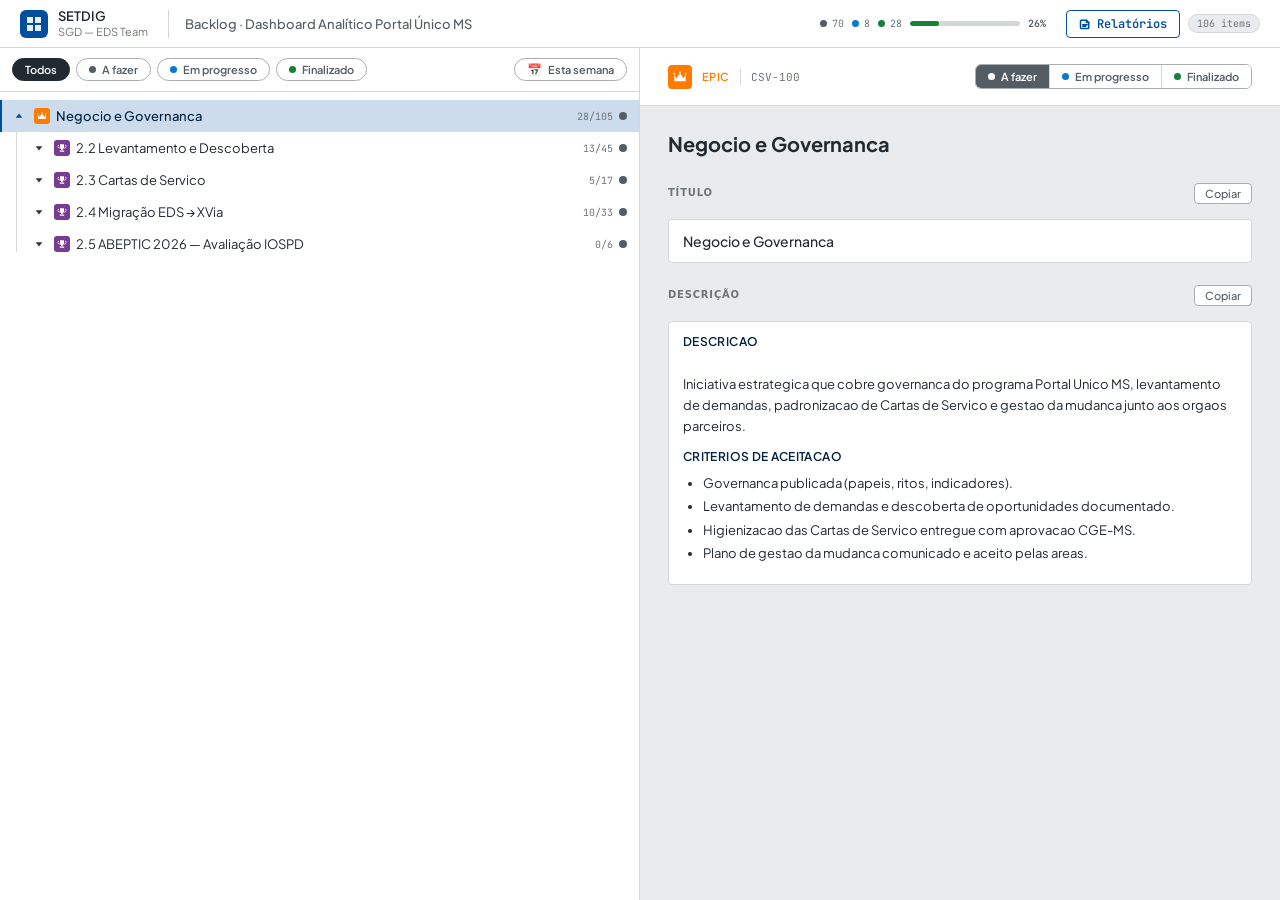
==== commit 1343bdab: "feat(viewer): filtro PBIs da semana corrente + campo data no schema" ====
--- a/index.html
+++ b/index.html
@@ -42,6 +42,7 @@
   <div class="tree-panel">
     <div class="filter-bar" id="filterbar"></div>
     <div id="tree"></div>
+    <div id="week-list" hidden></div>
   </div>
   <div class="detail-panel" id="detail">
     <div class="empty-state">
--- a/assets/css/viewer.css
+++ b/assets/css/viewer.css
@@ -180,7 +180,7 @@
 .wi-icon svg { width: 10px; height: 10px; }
 
 /* toggle chevron */
-.toggle {
+.node-toggle {
   width: 18px; height: 18px;
   display: flex; align-items: center; justify-content: center;
   flex-shrink: 0;
@@ -192,11 +192,13 @@
   cursor: pointer;
   padding: 0;
 }
-.toggle svg { width: 10px; height: 10px; display: block; }
-.toggle:hover { background: var(--border); color: var(--text); }
-.toggle.open { transform: rotate(90deg); }
-.toggle.leaf { opacity: 0; pointer-events: none; }
-.node-row.selected .toggle { color: var(--color-primary-500); }
+.node-toggle svg { display: block; }
+.node-toggle svg polygon { fill: var(--color-neutral-600); }
+.node-toggle:hover { background: var(--border); }
+.node-toggle:hover svg polygon { fill: var(--color-neutral-800); }
+.node-toggle.open { transform: rotate(180deg); }
+.node-toggle.leaf { opacity: 0; pointer-events: none; }
+.node-row.selected .node-toggle svg polygon { fill: var(--color-primary-500); }
 
 .title-text {
   flex: 1;
@@ -413,6 +415,36 @@
 .chip:hover { border-color: var(--color-primary-500); color: var(--color-primary-500); }
 .chip.active { background: var(--text); border-color: var(--text); color: #fff; }
 
+/* toggle "Esta semana" (eixo independente do status) */
+.week-chip { margin-left: auto; }
+.week-chip .week-ico { font-size: 12px; line-height: 1; }
+.week-chip:hover { border-color: var(--brand); color: var(--brand); }
+.week-chip.active { background: var(--brand); border-color: var(--brand); color: #fff; }
+
+/* lista plana de PBIs da semana */
+#week-list { padding: 6px 0; }
+.week-row {
+  display: flex;
+  align-items: center;
+  gap: 8px;
+  padding: 7px 14px;
+  cursor: pointer;
+  border-left: 2px solid transparent;
+  border-bottom: 1px solid var(--border);
+}
+.week-row:hover { background: var(--hover); }
+.week-row.selected { background: var(--selected); border-left-color: var(--sel-bar); }
+.week-text { display: flex; flex-direction: column; gap: 1px; min-width: 0; flex: 1; }
+.week-title {
+  font-size: 12px; font-weight: 600; color: var(--text);
+  white-space: nowrap; overflow: hidden; text-overflow: ellipsis;
+}
+.week-row .parent-label {
+  font-size: 10px; color: var(--text-sub);
+  white-space: nowrap; overflow: hidden; text-overflow: ellipsis;
+}
+.week-empty { padding: 24px 16px; color: var(--text-sub); font-size: 12px; }
+
 /* header stats + progress */
 .hdr-stat {
   display: inline-flex;
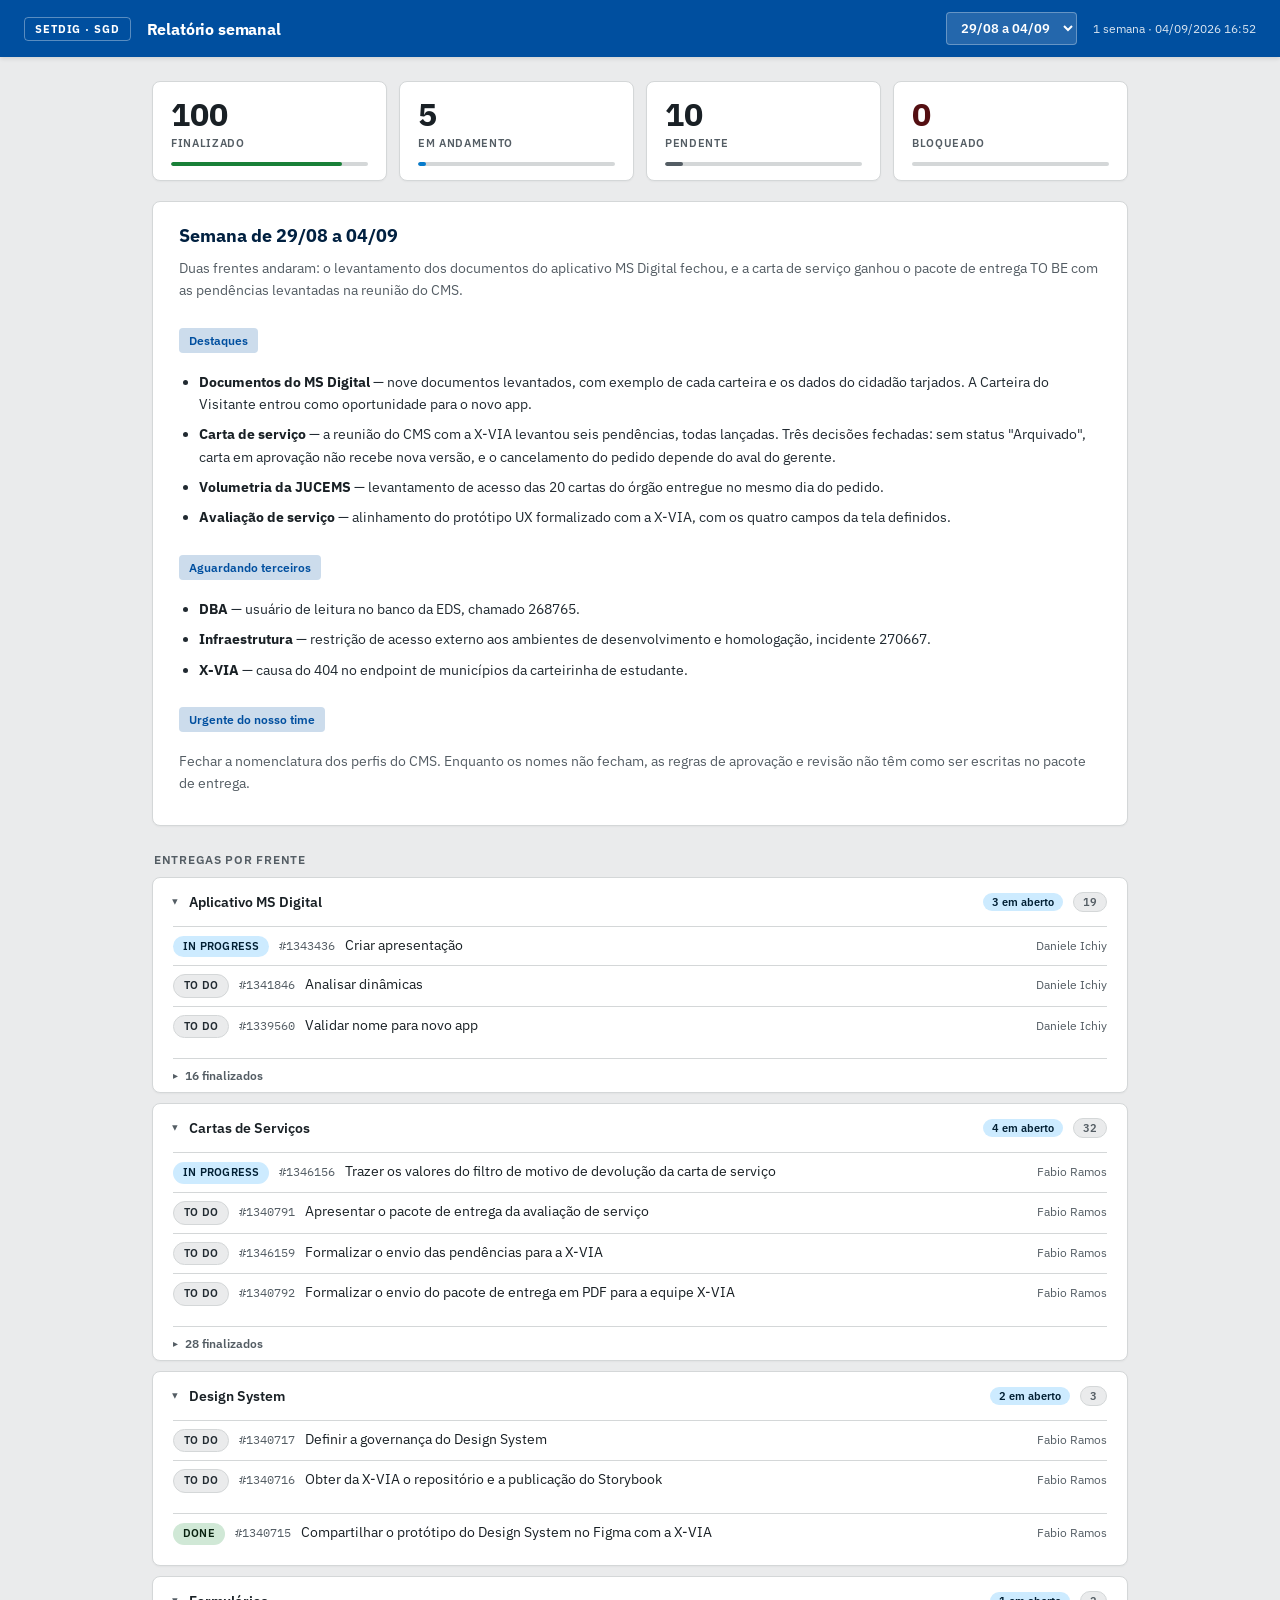
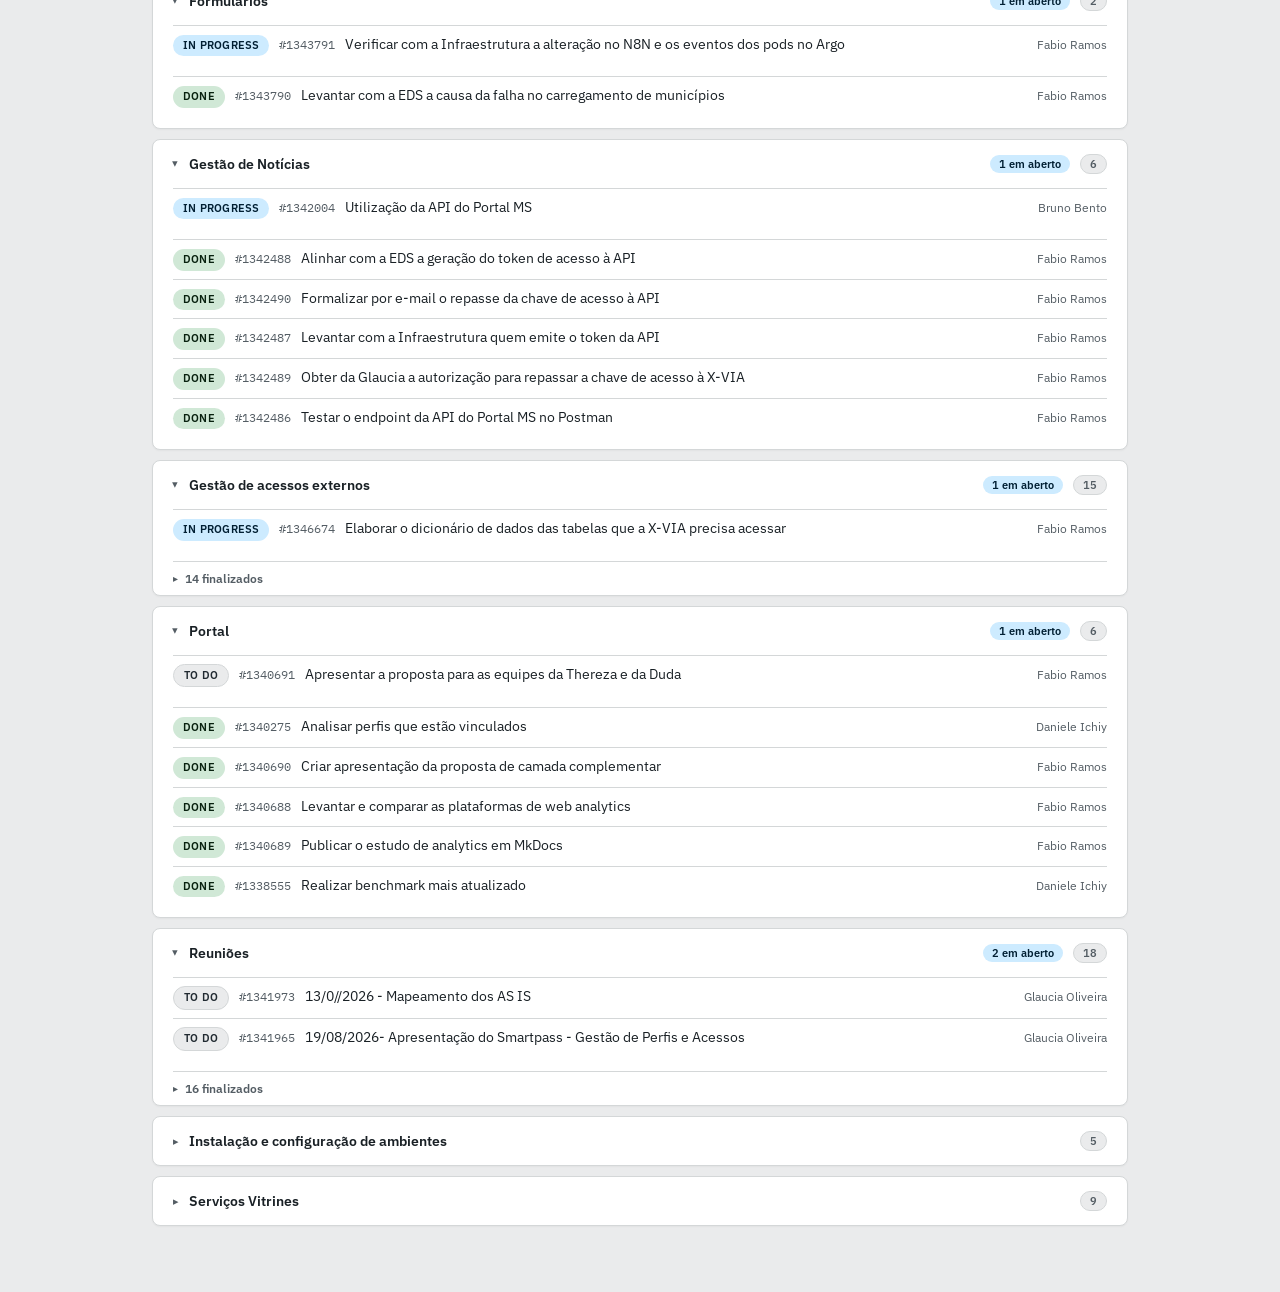
==== commit bc8a5ae9: "chore: reset the repository for the weekly report workflow" ====
--- a/index.html
+++ b/index.html
@@ -1,58 +1,137 @@
 <!DOCTYPE html>
 <html lang="pt-BR">
 <head>
-<meta charset="UTF-8">
-<meta name="viewport" content="width=device-width, initial-scale=1.0">
-<title>Backlog — SETDIG</title>
+<meta charset="utf-8">
+<meta name="viewport" content="width=device-width, initial-scale=1">
+<title>Relatório semanal — SGD</title>
 <link rel="preconnect" href="https://fonts.googleapis.com">
-<link href="https://fonts.googleapis.com/css2?family=Plus+Jakarta+Sans:wght@300;400;500;600;700&family=JetBrains+Mono:wght@400;500&display=swap" rel="stylesheet">
+<link rel="preconnect" href="https://fonts.gstatic.com" crossorigin>
+<link href="https://fonts.googleapis.com/css2?family=IBM+Plex+Sans:wght@400;500;600;700&family=IBM+Plex+Mono:wght@400;500&display=swap" rel="stylesheet">
 <link rel="stylesheet" href="assets/ds-sis.css">
-<link rel="stylesheet" href="assets/css/viewer.css">
+<link rel="stylesheet" href="assets/css/relatorio.css">
 </head>
 <body>
 
-<header>
-  <div class="hdr-brand">
-    <div class="hdr-brand-icon">
-      <svg viewBox="0 0 16 16" fill="none" xmlns="http://www.w3.org/2000/svg">
-        <path d="M1 1h6v6H1zM9 1h6v6H9zM1 9h6v6H1zM9 9h6v6H9z" fill="white" opacity=".9"/>
-      </svg>
-    </div>
-    <div>
-      <div class="hdr-org">SETDIG</div>
-      <div class="hdr-team">SGD — EDS Team</div>
-    </div>
-  </div>
-  <span class="hdr-title">Backlog · Dashboard Analítico Portal Único MS</span>
-  <div class="hdr-right">
-    <span class="hdr-stat"><span class="dot" style="background:var(--s-todo)"></span><span id="cnt-todo">0</span></span>
-    <span class="hdr-stat"><span class="dot" style="background:var(--s-prog)"></span><span id="cnt-prog">0</span></span>
-    <span class="hdr-stat"><span class="dot" style="background:var(--s-done)"></span><span id="cnt-done">0</span></span>
-    <div class="hdr-progress"><div class="hdr-progress-fill" id="hdr-fill"></div></div>
-    <span class="hdr-pct" id="hdr-pct">0%</span>
-    <a class="hdr-link" href="relatorios.html" aria-label="Abrir relatórios semanais">
-      <svg viewBox="0 0 16 16" fill="none" stroke="currentColor" stroke-width="2" stroke-linecap="round" stroke-linejoin="round"><path d="M3 3h7l3 3v7a1 1 0 0 1-1 1H3a1 1 0 0 1-1-1V4a1 1 0 0 1 1-1z"/><path d="M10 3v3h3M5 9h6M5 11h4"/></svg>
-      Relatórios
-    </a>
-    <span class="hdr-pill" id="hdr-count">— items</span>
-  </div>
+<header class="topbar">
+  <span class="brand">SETDIG · SGD</span>
+  <h1>Relatório semanal</h1>
+  <select class="week-select" id="week-select" aria-label="Semana"></select>
+  <span class="meta" id="meta"></span>
 </header>
 
-<div class="layout">
-  <div class="tree-panel">
-    <div class="filter-bar" id="filterbar"></div>
-    <div id="tree"></div>
-    <div id="week-list" hidden></div>
-  </div>
-  <div class="detail-panel" id="detail">
-    <div class="empty-state">
-      <div class="empty-icon">⊞</div>
-      <div class="empty-msg">Selecione um work item</div>
-    </div>
-  </div>
-</div>
+<main id="app"></main>
 
-<script src="assets/js/data.js"></script>
-<script src="assets/js/viewer.js"></script>
+<script>window.RELATORIO = /*DATA_START*/{"generated_at": "04/09/2026 16:52", "semanas": [{"arquivo": "2026-09-04", "periodo": "29/08 a 04/09", "stats": {"done": 100, "prog": 5, "todo": 10, "block": 0}, "bloqueios": [], "resumo_html": "<h1>Semana de 29/08 a 04/09</h1>\n<p>Duas frentes andaram: o levantamento dos documentos do aplicativo MS Digital fechou, e a carta de\nserviço ganhou o pacote de entrega TO BE com as pendências levantadas na reunião do CMS.</p>\n<h2>Destaques</h2>\n<ul>\n<li><strong>Documentos do MS Digital</strong> — nove documentos levantados, com exemplo de cada carteira e os\n  dados do cidadão tarjados. A Carteira do Visitante entrou como oportunidade para o novo app.</li>\n<li><strong>Carta de serviço</strong> — a reunião do CMS com a X-VIA levantou seis pendências, todas lançadas.\n  Três decisões fechadas: sem status \"Arquivado\", carta em aprovação não recebe nova versão, e o\n  cancelamento do pedido depende do aval do gerente.</li>\n<li><strong>Volumetria da JUCEMS</strong> — levantamento de acesso das 20 cartas do órgão entregue no mesmo dia\n  do pedido.</li>\n<li><strong>Avaliação de serviço</strong> — alinhamento do protótipo UX formalizado com a X-VIA, com os quatro\n  campos da tela definidos.</li>\n</ul>\n<h2>Aguardando terceiros</h2>\n<ul>\n<li><strong>DBA</strong> — usuário de leitura no banco da EDS, chamado 268765.</li>\n<li><strong>Infraestrutura</strong> — restrição de acesso externo aos ambientes de desenvolvimento e homologação,\n  incidente 270667.</li>\n<li><strong>X-VIA</strong> — causa do 404 no endpoint de municípios da carteirinha de estudante.</li>\n</ul>\n<h2>Urgente do nosso time</h2>\n<p>Fechar a nomenclatura dos perfis do CMS. Enquanto os nomes não fecham, as regras de aprovação e\nrevisão não têm como ser escritas no pacote de entrega.</p>", "frentes": [{"nome": "Aplicativo MS Digital", "itens": [{"id": "1343436", "tipo": "Task", "titulo": "Criar apresentação", "estado": "In Progress", "bucket": "prog", "responsavel": "Daniele Ichiy", "dias": 4}, {"id": "1341846", "tipo": "Task", "titulo": "Analisar dinâmicas", "estado": "To Do", "bucket": "todo", "responsavel": "Daniele Ichiy", "dias": 2}, {"id": "1339560", "tipo": "Task", "titulo": "Validar nome para novo app", "estado": "To Do", "bucket": "todo", "responsavel": "Daniele Ichiy", "dias": 7}, {"id": "1342118", "tipo": "Task", "titulo": "Criar a seção comparativa de uso do aplicativo e do portal no BI centralizado", "estado": "Done", "bucket": "done", "responsavel": "Fabio Ramos", "dias": 7}, {"id": "1340793", "tipo": "Task", "titulo": "Exibir a quantidade de serviços nativos e redirecionados por categoria", "estado": "Done", "bucket": "done", "responsavel": "Fabio Ramos", "dias": 7}, {"id": "1342117", "tipo": "Task", "titulo": "Incluir os dados do ecossistema digital no BI centralizado", "estado": "Done", "bucket": "done", "responsavel": "Fabio Ramos", "dias": 7}, {"id": "1343824", "tipo": "Task", "titulo": "Levantar a Carteira do Visitante — OPORTUNIDADE para o novo aplicativo", "estado": "Done", "bucket": "done", "responsavel": "Fabio Ramos", "dias": 0}, {"id": "1340405", "tipo": "Task", "titulo": "Levantar informações sobre biometria em substituição ao login gov.br", "estado": "Done", "bucket": "done", "responsavel": "Fabio Ramos", "dias": 7}, {"id": "1343822", "tipo": "Task", "titulo": "Levantar o exemplo da CIPTEA no aplicativo", "estado": "Done", "bucket": "done", "responsavel": "Fabio Ramos", "dias": 0}, {"id": "1343821", "tipo": "Task", "titulo": "Levantar o exemplo da Carteira Desportiva no aplicativo", "estado": "Done", "bucket": "done", "responsavel": "Fabio Ramos", "dias": 0}, {"id": "1343818", "tipo": "Task", "titulo": "Levantar o exemplo da Carteira Funcional no aplicativo", "estado": "Done", "bucket": "done", "responsavel": "Fabio Ramos", "dias": 0}, {"id": "1343823", "tipo": "Task", "titulo": "Levantar o exemplo da Carteira Passe Intermunicipal no aplicativo", "estado": "Done", "bucket": "done", "responsavel": "Fabio Ramos", "dias": 0}, {"id": "1343817", "tipo": "Task", "titulo": "Levantar o exemplo da Carteira de Pesca no aplicativo", "estado": "Done", "bucket": "done", "responsavel": "Fabio Ramos", "dias": 4}, {"id": "1343815", "tipo": "Task", "titulo": "Levantar o exemplo da Carteira de Vacinação no aplicativo", "estado": "Done", "bucket": "done", "responsavel": "Fabio Ramos", "dias": 0}, {"id": "1343816", "tipo": "Task", "titulo": "Levantar o exemplo da Carteira do Doador no aplicativo", "estado": "Done", "bucket": "done", "responsavel": "Fabio Ramos", "dias": 0}, {"id": "1343820", "tipo": "Task", "titulo": "Levantar o exemplo da Carteira do Estudante no aplicativo", "estado": "Done", "bucket": "done", "responsavel": "Fabio Ramos", "dias": 4}, {"id": "1343814", "tipo": "Task", "titulo": "Levantar o exemplo do Cartão SUS no aplicativo", "estado": "Done", "bucket": "done", "responsavel": "Fabio Ramos", "dias": 0}, {"id": "1341847", "tipo": "Task", "titulo": "Montar roteiro", "estado": "Done", "bucket": "done", "responsavel": "Daniele Ichiy", "dias": 4}, {"id": "1340404", "tipo": "Task", "titulo": "Realizar reunião com o Maycon sobre biometria no aplicativo", "estado": "Done", "bucket": "done", "responsavel": "Fabio Ramos", "dias": 7}]}, {"nome": "Cartas de Serviços", "itens": [{"id": "1346156", "tipo": "Task", "titulo": "Trazer os valores do filtro de motivo de devolução da carta de serviço", "estado": "In Progress", "bucket": "prog", "responsavel": "Fabio Ramos", "dias": 0}, {"id": "1340791", "tipo": "Task", "titulo": "Apresentar o pacote de entrega da avaliação de serviço", "estado": "To Do", "bucket": "todo", "responsavel": "Fabio Ramos", "dias": 7}, {"id": "1346159", "tipo": "Task", "titulo": "Formalizar o envio das pendências para a X-VIA", "estado": "To Do", "bucket": "todo", "responsavel": "Fabio Ramos", "dias": 3}, {"id": "1340792", "tipo": "Task", "titulo": "Formalizar o envio do pacote de entrega em PDF para a equipe X-VIA", "estado": "To Do", "bucket": "todo", "responsavel": "Fabio Ramos", "dias": 7}, {"id": "1340427", "tipo": "Task", "titulo": "Aguardar decisão sobre como trazer o cidadão de volta ao portal para avaliar", "estado": "Done", "bucket": "done", "responsavel": "Fabio Ramos", "dias": 7}, {"id": "1340407", "tipo": "Task", "titulo": "Ajustar a extração do Matomo para rodar por órgão", "estado": "Done", "bucket": "done", "responsavel": "Fabio Ramos", "dias": 7}, {"id": "1340411", "tipo": "Task", "titulo": "Atualizar a especificação TO BE com as decisões de escopo e identificação", "estado": "Done", "bucket": "done", "responsavel": "Fabio Ramos", "dias": 7}, {"id": "1340409", "tipo": "Task", "titulo": "Comparar usuário único e acesso geral para definir a métrica do painel", "estado": "Done", "bucket": "done", "responsavel": "Fabio Ramos", "dias": 7}, {"id": "1340789", "tipo": "Task", "titulo": "Consolidar a conclusão e a recomendação do estudo", "estado": "Done", "bucket": "done", "responsavel": "Fabio Ramos", "dias": 7}, {"id": "1346155", "tipo": "Task", "titulo": "Corrigir e formalizar os termos dos nomes dos perfis", "estado": "Done", "bucket": "done", "responsavel": "Fabio Ramos", "dias": 0}, {"id": "1338532", "tipo": "Task", "titulo": "Criar documento de cadastro de Categorias", "estado": "Done", "bucket": "done", "responsavel": "Daniele Ichiy", "dias": 3}, {"id": "1338530", "tipo": "Task", "titulo": "Criar documento de cadastro de Unidades", "estado": "Done", "bucket": "done", "responsavel": "Daniele Ichiy", "dias": 3}, {"id": "1338528", "tipo": "Task", "titulo": "Criar documento de cadastro de Órgãos", "estado": "Done", "bucket": "done", "responsavel": "Daniele Ichiy", "dias": 3}, {"id": "1340788", "tipo": "Task", "titulo": "Definir a estratégia de validação da proposta", "estado": "Done", "bucket": "done", "responsavel": "Fabio Ramos", "dias": 7}, {"id": "1347391", "tipo": "Task", "titulo": "Definir a regra de cancelamento do pedido de aprovação da carta", "estado": "Done", "bucket": "done", "responsavel": "Fabio Ramos", "dias": 0}, {"id": "1347390", "tipo": "Task", "titulo": "Definir a regra que bloqueia nova versão durante o pedido de aprovação", "estado": "Done", "bucket": "done", "responsavel": "Fabio Ramos", "dias": 0}, {"id": "1340786", "tipo": "Task", "titulo": "Definir o que coletar do cidadão na avaliação", "estado": "Done", "bucket": "done", "responsavel": "Fabio Ramos", "dias": 7}, {"id": "1340787", "tipo": "Task", "titulo": "Elaborar a proposta de modelo de avaliação", "estado": "Done", "bucket": "done", "responsavel": "Fabio Ramos", "dias": 7}, {"id": "1340873", "tipo": "Task", "titulo": "Elaborar a resposta com os números das duas apurações", "estado": "Done", "bucket": "done", "responsavel": "Fabio Ramos", "dias": 7}, {"id": "1340874", "tipo": "Task", "titulo": "Enviar o material das apurações por e-mail à CGE", "estado": "Done", "bucket": "done", "responsavel": "Fabio Ramos", "dias": 7}, {"id": "1340790", "tipo": "Task", "titulo": "Escrever a especificação TO BE da avaliação de serviço", "estado": "Done", "bucket": "done", "responsavel": "Fabio Ramos", "dias": 7}, {"id": "1340872", "tipo": "Task", "titulo": "Extrair os dados de cartas atualizadas e de satisfação das apurações 2026.1 e 2026.2", "estado": "Done", "bucket": "done", "responsavel": "Fabio Ramos", "dias": 7}, {"id": "1346699", "tipo": "Task", "titulo": "Formalizar o alinhamento do protótipo UX da tela de Avaliação de Serviço com a X-VIA", "estado": "Done", "bucket": "done", "responsavel": "Fabio Ramos", "dias": 2}, {"id": "1346162", "tipo": "Task", "titulo": "Formalizar o envio do pacote de entrega da carta de serviço", "estado": "Done", "bucket": "done", "responsavel": "Fabio Ramos", "dias": 3}, {"id": "1346846", "tipo": "Task", "titulo": "Formalizar por e-mail o envio dos dados de acesso à JUCEMS", "estado": "Done", "bucket": "done", "responsavel": "Fabio Ramos", "dias": 2}, {"id": "1346160", "tipo": "Task", "titulo": "Gerar o pacote de entrega da carta de serviço", "estado": "Done", "bucket": "done", "responsavel": "Fabio Ramos", "dias": 3}, {"id": "1338589", "tipo": "Task", "titulo": "Levantar as cartas que precisam ser criadas", "estado": "Done", "bucket": "done", "responsavel": "Daniele Ichiy", "dias": 3}, {"id": "1347393", "tipo": "Task", "titulo": "Levantar o registro de login e logout no CMS", "estado": "Done", "bucket": "done", "responsavel": "Fabio Ramos", "dias": 0}, {"id": "1346845", "tipo": "Task", "titulo": "Levantar o volume de acesso às cartas de serviço da JUCEMS", "estado": "Done", "bucket": "done", "responsavel": "Fabio Ramos", "dias": 2}, {"id": "1346153", "tipo": "Task", "titulo": "Passar o select de custos da carta de serviço", "estado": "Done", "bucket": "done", "responsavel": "Fabio Ramos", "dias": 0}, {"id": "1340408", "tipo": "Task", "titulo": "Trazer os acessos da carta junto com os cliques em Acessar serviço", "estado": "Done", "bucket": "done", "responsavel": "Fabio Ramos", "dias": 7}, {"id": "1346161", "tipo": "Task", "titulo": "Validar o pacote de entrega com o time da SGD", "estado": "Done", "bucket": "done", "responsavel": "Fabio Ramos", "dias": 3}]}, {"nome": "Design System", "itens": [{"id": "1340717", "tipo": "Task", "titulo": "Definir a governança do Design System", "estado": "To Do", "bucket": "todo", "responsavel": "Fabio Ramos", "dias": 7}, {"id": "1340716", "tipo": "Task", "titulo": "Obter da X-VIA o repositório e a publicação do Storybook", "estado": "To Do", "bucket": "todo", "responsavel": "Fabio Ramos", "dias": 2}, {"id": "1340715", "tipo": "Task", "titulo": "Compartilhar o protótipo do Design System no Figma com a X-VIA", "estado": "Done", "bucket": "done", "responsavel": "Fabio Ramos", "dias": 7}]}, {"nome": "Formulários", "itens": [{"id": "1343791", "tipo": "Task", "titulo": "Verificar com a Infraestrutura a alteração no N8N e os eventos dos pods no Argo", "estado": "In Progress", "bucket": "prog", "responsavel": "Fabio Ramos", "dias": 4}, {"id": "1343790", "tipo": "Task", "titulo": "Levantar com a EDS a causa da falha no carregamento de municípios", "estado": "Done", "bucket": "done", "responsavel": "Fabio Ramos", "dias": 4}]}, {"nome": "Gestão de Notícias", "itens": [{"id": "1342004", "tipo": "Task", "titulo": "Utilização da API do Portal MS", "estado": "In Progress", "bucket": "prog", "responsavel": "Bruno Bento", "dias": 7}, {"id": "1342488", "tipo": "Task", "titulo": "Alinhar com a EDS a geração do token de acesso à API", "estado": "Done", "bucket": "done", "responsavel": "Fabio Ramos", "dias": 7}, {"id": "1342490", "tipo": "Task", "titulo": "Formalizar por e-mail o repasse da chave de acesso à API", "estado": "Done", "bucket": "done", "responsavel": "Fabio Ramos", "dias": 7}, {"id": "1342487", "tipo": "Task", "titulo": "Levantar com a Infraestrutura quem emite o token da API", "estado": "Done", "bucket": "done", "responsavel": "Fabio Ramos", "dias": 7}, {"id": "1342489", "tipo": "Task", "titulo": "Obter da Glaucia a autorização para repassar a chave de acesso à X-VIA", "estado": "Done", "bucket": "done", "responsavel": "Fabio Ramos", "dias": 7}, {"id": "1342486", "tipo": "Task", "titulo": "Testar o endpoint da API do Portal MS no Postman", "estado": "Done", "bucket": "done", "responsavel": "Fabio Ramos", "dias": 7}]}, {"nome": "Gestão de acessos externos", "itens": [{"id": "1346674", "tipo": "Task", "titulo": "Elaborar o dicionário de dados das tabelas que a X-VIA precisa acessar", "estado": "In Progress", "bucket": "prog", "responsavel": "Fabio Ramos", "dias": 1}, {"id": "1342297", "tipo": "Task", "titulo": "Abrir o chamado de acesso ao relay SMTP no GLPI", "estado": "Done", "bucket": "done", "responsavel": "Fabio Ramos", "dias": 7}, {"id": "1343782", "tipo": "Task", "titulo": "Abrir o chamado de acesso de leitura ao banco de dados no GLPI", "estado": "Done", "bucket": "done", "responsavel": "Fabio Ramos", "dias": 4}, {"id": "1346354", "tipo": "Task", "titulo": "Abrir o incidente de restrição de acesso externo para a equipe de Infraestrutura", "estado": "Done", "bucket": "done", "responsavel": "Fabio Ramos", "dias": 1}, {"id": "1343745", "tipo": "Task", "titulo": "Aguardar a decisão da Maria Eduarda ou do Galev sobre os próximos passos", "estado": "Done", "bucket": "done", "responsavel": "Fabio Ramos", "dias": 0}, {"id": "1342296", "tipo": "Task", "titulo": "Alinhar com a Infraestrutura o caminho para solicitar o relay SMTP", "estado": "Done", "bucket": "done", "responsavel": "Fabio Ramos", "dias": 7}, {"id": "1343744", "tipo": "Task", "titulo": "Levantar com a EDS os impactos do incidente nas aplicações", "estado": "Done", "bucket": "done", "responsavel": "Fabio Ramos", "dias": 4}, {"id": "1343740", "tipo": "Task", "titulo": "Levantar com o Maycon a necessidade de usuário de leitura no banco da EDS", "estado": "Done", "bucket": "done", "responsavel": "Fabio Ramos", "dias": 4}, {"id": "1343742", "tipo": "Task", "titulo": "Levantar os dados exigidos pelo DBA para liberar a consulta", "estado": "Done", "bucket": "done", "responsavel": "Fabio Ramos", "dias": 4}, {"id": "1346355", "tipo": "Task", "titulo": "Notificar o grupo da X-VIA sobre a restrição de acesso externo", "estado": "Done", "bucket": "done", "responsavel": "Fabio Ramos", "dias": 1}, {"id": "1343743", "tipo": "Task", "titulo": "Obter com o Maycon o IP da máquina e o nome dos bancos", "estado": "Done", "bucket": "done", "responsavel": "Fabio Ramos", "dias": 4}, {"id": "1342295", "tipo": "Task", "titulo": "Obter com o Maycon os dados do sistema para o formulário do relay SMTP", "estado": "Done", "bucket": "done", "responsavel": "Fabio Ramos", "dias": 7}, {"id": "1342524", "tipo": "Task", "titulo": "Receber as credenciais do relay SMTP pelo chamado 0266856", "estado": "Done", "bucket": "done", "responsavel": "Fabio Ramos", "dias": 7}, {"id": "1343741", "tipo": "Task", "titulo": "Validar com a equipe de DBA a liberação do usuário de leitura", "estado": "Done", "bucket": "done", "responsavel": "Fabio Ramos", "dias": 4}, {"id": "1341665", "tipo": "Task", "titulo": "Validar dados enviados pela XVia", "estado": "Done", "bucket": "done", "responsavel": "Fabio Ramos", "dias": 7}]}, {"nome": "Portal", "itens": [{"id": "1340691", "tipo": "Task", "titulo": "Apresentar a proposta para as equipes da Thereza e da Duda", "estado": "To Do", "bucket": "todo", "responsavel": "Fabio Ramos", "dias": 7}, {"id": "1340275", "tipo": "Task", "titulo": "Analisar perfis que estão vinculados", "estado": "Done", "bucket": "done", "responsavel": "Daniele Ichiy", "dias": 4}, {"id": "1340690", "tipo": "Task", "titulo": "Criar apresentação da proposta de camada complementar", "estado": "Done", "bucket": "done", "responsavel": "Fabio Ramos", "dias": 7}, {"id": "1340688", "tipo": "Task", "titulo": "Levantar e comparar as plataformas de web analytics", "estado": "Done", "bucket": "done", "responsavel": "Fabio Ramos", "dias": 7}, {"id": "1340689", "tipo": "Task", "titulo": "Publicar o estudo de analytics em MkDocs", "estado": "Done", "bucket": "done", "responsavel": "Fabio Ramos", "dias": 7}, {"id": "1338555", "tipo": "Task", "titulo": "Realizar benchmark mais atualizado", "estado": "Done", "bucket": "done", "responsavel": "Daniele Ichiy", "dias": 7}]}, {"nome": "Reuniões", "itens": [{"id": "1341973", "tipo": "Task", "titulo": "13/0//2026 - Mapeamento dos AS IS", "estado": "To Do", "bucket": "todo", "responsavel": "Glaucia Oliveira", "dias": 7}, {"id": "1341965", "tipo": "Task", "titulo": "19/08/2026- Apresentação do Smartpass - Gestão de Perfis e Acessos", "estado": "To Do", "bucket": "todo", "responsavel": "Glaucia Oliveira", "dias": 7}, {"id": "1346135", "tipo": "Task", "titulo": "01/09/2026 - Pendências do CMS", "estado": "Done", "bucket": "done", "responsavel": "Fabio Ramos", "dias": 3}, {"id": "1346605", "tipo": "Task", "titulo": "02/09/2026 - Alinhamento das apresentações dos módulos para a X-VIA", "estado": "Done", "bucket": "done", "responsavel": "Glaucia Oliveira", "dias": 2}, {"id": "1346606", "tipo": "Task", "titulo": "02/09/2026 - Alinhamento das apresentações dos módulos para a X-VIA", "estado": "Done", "bucket": "done", "responsavel": "Daniele Ichiy", "dias": 2}, {"id": "1346601", "tipo": "Task", "titulo": "02/09/2026 - Alinhamento das apresentações dos módulos para a X-VIA", "estado": "Done", "bucket": "done", "responsavel": "Fabio Ramos", "dias": 2}, {"id": "1347387", "tipo": "Task", "titulo": "03/09/2026 - Dúvidas do CMS da carta de serviços", "estado": "Done", "bucket": "done", "responsavel": "Fabio Ramos", "dias": 1}, {"id": "1346716", "tipo": "Task", "titulo": "03/09/2026 - Treinamento X-flows e X-forms", "estado": "Done", "bucket": "done", "responsavel": "Daniele Ichiy", "dias": 1}, {"id": "1346715", "tipo": "Task", "titulo": "03/09/2026 - Treinamento X-flows e X-forms", "estado": "Done", "bucket": "done", "responsavel": "Glaucia Oliveira", "dias": 1}, {"id": "1346714", "tipo": "Task", "titulo": "03/09/2026 - Treinamento X-flows e X-forms", "estado": "Done", "bucket": "done", "responsavel": "Fabio Ramos", "dias": 1}, {"id": "1339814", "tipo": "Task", "titulo": "10/06/2026 - Reunião de alinhamento TFS", "estado": "Done", "bucket": "done", "responsavel": "Glaucia Oliveira", "dias": 2}, {"id": "1341667", "tipo": "Task", "titulo": "11/08/2026 - Alinhamento de escopo, Design System, integrações de sistemas, planejamento de sprints e ferramentas de gestão", "estado": "Done", "bucket": "done", "responsavel": "Glaucia Oliveira", "dias": 7}, {"id": "1341968", "tipo": "Task", "titulo": "17/08/2026 - Projeto MS (Mapeamento de serviços, CMS, layout interativo, VPN/TFS, integração Gov.br e próximos passos)", "estado": "Done", "bucket": "done", "responsavel": "Glaucia Oliveira", "dias": 7}, {"id": "1341943", "tipo": "Task", "titulo": "22/08/2026 - Apresentação e validação técnica das necessidades funcionais e regras de negócio para a implementação do CMS de Notícias no Portal Único", "estado": "Done", "bucket": "done", "responsavel": "Glaucia Oliveira", "dias": 7}, {"id": "1342056", "tipo": "Task", "titulo": "24/08/2026 - Ponto de controle do Projeto MS", "estado": "Done", "bucket": "done", "responsavel": "Fabio Ramos", "dias": 7}, {"id": "1341941", "tipo": "Task", "titulo": "24/08/2026 - Status da Sprint, Integração Gov.br, Estruturação do CMS, Fallback do Smart Pass, Liberação de Acessos e Próximos Passos", "estado": "Done", "bucket": "done", "responsavel": "Glaucia Oliveira", "dias": 7}, {"id": "1342054", "tipo": "Task", "titulo": "27/08/2026 - Alinhamento de requisitos e funcionalidades", "estado": "Done", "bucket": "done", "responsavel": "Fabio Ramos", "dias": 7}, {"id": "1342055", "tipo": "Task", "titulo": "27/08/2026 - Benchmark de assistente virtual (Lis, de Pernambuco)", "estado": "Done", "bucket": "done", "responsavel": "Fabio Ramos", "dias": 7}]}, {"nome": "Instalação e configuração de ambientes", "itens": [{"id": "1340795", "tipo": "Task", "titulo": "Abrir chamado de configuração dos ambientes GDI e Azure do contrato", "estado": "Done", "bucket": "done", "responsavel": "Fabio Ramos", "dias": 7}, {"id": "1340796", "tipo": "Task", "titulo": "Configurar o contrato da X-VIA no GDI e no TFS", "estado": "Done", "bucket": "done", "responsavel": "Fabio Ramos", "dias": 7}, {"id": "1340798", "tipo": "Task", "titulo": "Liberar a permissão do login do Maycon no GDI", "estado": "Done", "bucket": "done", "responsavel": "Fabio Ramos", "dias": 7}, {"id": "1340797", "tipo": "Task", "titulo": "Solicitar a criação dos usuários do contrato no GDI", "estado": "Done", "bucket": "done", "responsavel": "Fabio Ramos", "dias": 7}, {"id": "1340799", "tipo": "Task", "titulo": "Vincular as atividades do TFS à UST do contrato X-VIA", "estado": "Done", "bucket": "done", "responsavel": "Fabio Ramos", "dias": 7}]}, {"nome": "Serviços Vitrines", "itens": [{"id": "1343806", "tipo": "Task", "titulo": "AGEPEN Preechido", "estado": "Done", "bucket": "done", "responsavel": "Bianca Coelho", "dias": 4}, {"id": "1345780", "tipo": "Task", "titulo": "Devolução AEM", "estado": "Done", "bucket": "done", "responsavel": "Bianca Coelho", "dias": 3}, {"id": "1341743", "tipo": "Task", "titulo": "Monitoramento AEM", "estado": "Done", "bucket": "done", "responsavel": "Bianca Coelho", "dias": 4}, {"id": "1341344", "tipo": "Task", "titulo": "Monitoramento AGEMS 27/08", "estado": "Done", "bucket": "done", "responsavel": "Bianca Coelho", "dias": 4}, {"id": "1341437", "tipo": "Task", "titulo": "Monitoramento FCMS 27/08", "estado": "Done", "bucket": "done", "responsavel": "Bianca Coelho", "dias": 4}, {"id": "1341669", "tipo": "Task", "titulo": "Monitoramento PCMS", "estado": "Done", "bucket": "done", "responsavel": "Bianca Coelho", "dias": 4}, {"id": "1341672", "tipo": "Task", "titulo": "Monitoramento PGE", "estado": "Done", "bucket": "done", "responsavel": "Bianca Coelho", "dias": 4}, {"id": "1341693", "tipo": "Task", "titulo": "Monitoramento SEFAZ 27/08", "estado": "Done", "bucket": "done", "responsavel": "Bianca Coelho", "dias": 4}, {"id": "1341697", "tipo": "Task", "titulo": "Monitoramento SES", "estado": "Done", "bucket": "done", "responsavel": "Bianca Coelho", "dias": 4}]}]}]}/*DATA_END*/;</script>
+<script>
+(function () {
+  var TFS = 'https://tfs.sgi.ms.gov.br/tfs/Global/XVIA/_workitems/edit/';
+  var BUCKETS = [
+    { key: 'done',  label: 'Finalizado' },
+    { key: 'prog',  label: 'Em andamento' },
+    { key: 'todo',  label: 'Pendente' },
+    { key: 'block', label: 'Bloqueado' }
+  ];
+  var app = document.getElementById('app');
+  var select = document.getElementById('week-select');
+  var meta = document.getElementById('meta');
+  var dados = window.RELATORIO || { semanas: [] };
+  var semanas = dados.semanas || [];
+
+  function esc(s) {
+    return String(s == null ? '' : s)
+      .replace(/&/g, '&amp;').replace(/</g, '&lt;').replace(/>/g, '&gt;').replace(/"/g, '&quot;');
+  }
+
+  function renderStats(s) {
+    var total = BUCKETS.reduce(function (n, b) { return n + (s.stats[b.key] || 0); }, 0) || 1;
+    return '<section class="stats">' + BUCKETS.map(function (b) {
+      var v = s.stats[b.key] || 0;
+      var pct = Math.round(v / total * 100);
+      return '<div class="stat stat--' + b.key + '">' +
+        '<div class="stat-value">' + v + '</div>' +
+        '<div class="stat-label">' + b.label + '</div>' +
+        '<div class="stat-bar"><span style="width:' + pct + '%"></span></div>' +
+        '</div>';
+    }).join('') + '</section>';
+  }
+
+  function renderBloqueios(s) {
+    if (!s.bloqueios || !s.bloqueios.length) return '';
+    return '<section class="blocks"><h2>Bloqueado — precisa de decisão</h2><ul>' +
+      s.bloqueios.map(function (i) {
+        var dias = i.dias == null ? '' :
+          ' <span class="days">· parado há ' + i.dias + (i.dias === 1 ? ' dia' : ' dias') + '</span>';
+        return '<li><a href="' + TFS + i.id + '" target="_blank" rel="noopener">#' + i.id + '</a> · ' +
+          esc(i.titulo) + dias + '</li>';
+      }).join('') + '</ul></section>';
+  }
+
+  function renderResumo(s) {
+    if (!s.resumo_html) return '';
+    return '<section class="card resumo">' + s.resumo_html + '</section>';
+  }
+
+  function linha(i) {
+    return '<li class="item">' +
+      '<span class="status-tag status-tag--' + i.bucket + '">' + esc(i.bucket === 'block' ? 'Bloqueado' : i.estado) + '</span>' +
+      '<span class="item-id"><a href="' + TFS + i.id + '" target="_blank" rel="noopener">#' + i.id + '</a></span>' +
+      '<span class="item-titulo">' + esc(i.titulo) + '</span>' +
+      '<span class="item-resp">' + esc(i.responsavel) + '</span>' +
+      '</li>';
+  }
+
+  function renderFrentes(s) {
+    if (!s.frentes || !s.frentes.length) return '';
+    return '<h2 class="secao">Entregas por frente</h2>' + s.frentes.map(function (f) {
+      var abertos = f.itens.filter(function (i) { return i.bucket !== 'done'; });
+      var fechados = f.itens.filter(function (i) { return i.bucket === 'done'; });
+      var corpo = '';
+
+      if (abertos.length) corpo += '<ul class="itens">' + abertos.map(linha).join('') + '</ul>';
+
+      // Lista longa de finalizado e scroll sem informacao. Acima de 5, recolhe.
+      if (fechados.length > 5) {
+        corpo += '<details class="fechados"><summary>' + fechados.length +
+          ' finalizados</summary><ul class="itens">' + fechados.map(linha).join('') +
+          '</ul></details>';
+      } else if (fechados.length) {
+        corpo += '<ul class="itens">' + fechados.map(linha).join('') + '</ul>';
+      }
+
+      return '<details class="frente"' + (abertos.length ? ' open' : '') + '>' +
+        '<summary><span class="frente-nome">' + esc(f.nome) + '</span>' +
+        (abertos.length ? '<span class="frente-abertos">' + abertos.length + ' em aberto</span>' : '') +
+        '<span class="frente-count">' + f.itens.length + '</span></summary>' +
+        corpo + '</details>';
+    }).join('');
+  }
+
+  function render(idx) {
+    var s = semanas[idx];
+    if (!s) {
+      app.innerHTML = '<div class="empty">Nenhuma semana ainda.<br>' +
+        'Exporte a query do TFS para <code>dados/AAAA-MM-DD.csv</code> e rode <code>python build.py</code>.</div>';
+      return;
+    }
+    app.innerHTML = renderStats(s) + renderBloqueios(s) + renderResumo(s) + renderFrentes(s);
+  }
+
+  if (!semanas.length) {
+    select.style.display = 'none';
+    render(-1);
+    return;
+  }
+
+  select.innerHTML = semanas.map(function (s, i) {
+    return '<option value="' + i + '">' + esc(s.periodo) + '</option>';
+  }).join('');
+  select.addEventListener('change', function () { render(Number(select.value)); });
+
+  meta.textContent = semanas.length + ' semana' + (semanas.length === 1 ? '' : 's') +
+    (dados.generated_at ? ' · ' + dados.generated_at : '');
+  render(0);
+})();
+</script>
+
 </body>
 </html>
--- a/assets/css/relatorio.css
+++ b/assets/css/relatorio.css
@@ -0,0 +1,355 @@
+/* relatorio.css — relatório semanal da SGD.
+   Consome tokens de assets/ds-sis.css (carregado antes deste arquivo). */
+
+* { box-sizing: border-box; }
+body {
+  margin: 0;
+  font-family: var(--font-family-primary, 'IBM Plex Sans', system-ui, sans-serif);
+  font-size: 14px;
+  background: var(--color-neutral-100);
+  color: var(--color-neutral-700);
+  -webkit-font-smoothing: antialiased;
+}
+
+/* ── TOPBAR ── */
+.topbar {
+  background: var(--color-primary-500);
+  color: #fff;
+  padding: 12px 24px;
+  display: flex;
+  align-items: center;
+  gap: 16px;
+  position: sticky;
+  top: 0;
+  z-index: 10;
+  box-shadow: 0 2px 4px rgba(0,0,0,0.10);
+  min-height: 56px;
+}
+.brand {
+  font-size: 11px;
+  font-weight: 700;
+  letter-spacing: .08em;
+  text-transform: uppercase;
+  padding: 4px 10px;
+  border: 1px solid rgba(255,255,255,0.35);
+  border-radius: 4px;
+  flex: 0 0 auto;
+}
+.topbar h1 {
+  font-size: 16px;
+  font-weight: 700;
+  margin: 0;
+  letter-spacing: -0.01em;
+  flex: 1 1 auto;
+  min-width: 0;
+  overflow: hidden;
+  text-overflow: ellipsis;
+  white-space: nowrap;
+}
+.week-select {
+  font-family: inherit;
+  font-size: 13px;
+  font-weight: 600;
+  color: #fff;
+  background: rgba(255,255,255,0.14);
+  border: 1px solid rgba(255,255,255,0.30);
+  border-radius: 4px;
+  padding: 6px 10px;
+  flex: 0 0 auto;
+  cursor: pointer;
+}
+.week-select option { color: var(--color-neutral-800); background: #fff; }
+.meta { font-size: 12px; opacity: .85; flex: 0 0 auto; }
+
+/* ── LAYOUT ── */
+main { padding: 24px 32px 56px; max-width: 1040px; margin: 0 auto; }
+
+/* ── NUMEROS ── */
+.stats {
+  display: grid;
+  grid-template-columns: repeat(4, 1fr);
+  gap: 12px;
+  margin-bottom: 20px;
+}
+.stat {
+  background: #fff;
+  border: 1px solid var(--color-neutral-200);
+  border-radius: 8px;
+  padding: 16px 18px 14px;
+  box-shadow: 0 1px 2px rgba(0,0,0,0.04);
+}
+.stat-value {
+  font-size: 32px;
+  font-weight: 700;
+  line-height: 1;
+  color: var(--color-neutral-800);
+  font-variant-numeric: tabular-nums;
+}
+.stat-label {
+  font-size: 11px;
+  text-transform: uppercase;
+  letter-spacing: .06em;
+  font-weight: 600;
+  color: var(--color-neutral-500);
+  margin-top: 6px;
+}
+.stat-bar {
+  height: 4px;
+  border-radius: 2px;
+  background: var(--color-neutral-200);
+  margin-top: 12px;
+  overflow: hidden;
+}
+.stat-bar span { display: block; height: 100%; border-radius: 2px; }
+.stat--done .stat-bar span  { background: var(--color-success-500, #2e7d43); }
+.stat--prog .stat-bar span  { background: var(--color-info-500, #1a73a8); }
+.stat--todo .stat-bar span  { background: var(--color-neutral-500, #6b7280); }
+.stat--block .stat-bar span { background: var(--color-error-500, #c0292f); }
+.stat--block .stat-value { color: var(--color-error-700, #540f12); }
+
+/* ── FAIXA DE BLOQUEIO ── */
+.blocks {
+  background: var(--color-error-100, #f6d3d5);
+  border: 1px solid var(--color-error-500, #c0292f);
+  border-radius: 8px;
+  padding: 16px 20px;
+  margin-bottom: 20px;
+}
+.blocks h2 {
+  font-size: 12px;
+  text-transform: uppercase;
+  letter-spacing: .06em;
+  color: var(--color-error-700, #540f12);
+  margin: 0 0 10px;
+  font-weight: 700;
+}
+.blocks ul { list-style: none; padding: 0; margin: 0; }
+.blocks li {
+  padding: 6px 0;
+  border-top: 1px solid rgba(0,0,0,0.08);
+  font-size: 13.5px;
+  color: var(--color-error-700, #540f12);
+  line-height: 1.5;
+}
+.blocks li:first-child { border-top: none; }
+.blocks .days { font-weight: 600; white-space: nowrap; }
+
+/* ── CARD ── */
+.card {
+  background: #fff;
+  border: 1px solid var(--color-neutral-200);
+  border-radius: 8px;
+  padding: 22px 26px;
+  margin-bottom: 20px;
+  box-shadow: 0 1px 2px rgba(0,0,0,0.04);
+}
+.card > h2 {
+  font-size: 12px;
+  text-transform: uppercase;
+  letter-spacing: .06em;
+  color: var(--color-neutral-500);
+  margin: 0 0 14px;
+  font-weight: 600;
+}
+
+/* ── RESUMO (markdown renderizado) ── */
+.resumo h1 { font-size: 18px; color: var(--color-primary-700); margin: 0 0 10px; font-weight: 700; }
+.resumo h2 {
+  font-size: 12px;
+  color: var(--color-primary-500);
+  background: var(--color-primary-100);
+  margin: 18px 0 10px;
+  padding: 5px 10px;
+  border-radius: 4px;
+  display: inline-block;
+  font-weight: 600;
+  text-transform: none;
+  letter-spacing: 0;
+}
+.resumo p { margin: 8px 0; color: var(--color-neutral-500); font-size: 13.5px; line-height: 1.65; }
+.resumo ul { padding-left: 20px; margin: 8px 0; }
+.resumo li { margin-bottom: 8px; line-height: 1.6; }
+.resumo strong { color: var(--color-neutral-800); }
+.resumo a { color: var(--color-info-500); word-break: break-word; }
+.resumo code {
+  background: var(--color-neutral-100);
+  padding: 2px 6px;
+  border-radius: 3px;
+  font-size: 12px;
+  font-family: 'IBM Plex Mono', monospace;
+  word-break: break-all;
+}
+
+/* ── GRUPOS POR FRENTE ── */
+.frente {
+  background: #fff;
+  border: 1px solid var(--color-neutral-200);
+  border-radius: 8px;
+  margin-bottom: 10px;
+  box-shadow: 0 1px 2px rgba(0,0,0,0.04);
+  overflow: hidden;
+}
+.frente > summary {
+  padding: 14px 20px;
+  cursor: pointer;
+  display: flex;
+  align-items: center;
+  gap: 10px;
+  font-weight: 600;
+  font-size: 14px;
+  color: var(--color-neutral-800);
+  list-style: none;
+}
+.frente > summary::-webkit-details-marker { display: none; }
+.frente > summary::before {
+  content: "\25B8";
+  color: var(--color-neutral-500);
+  font-size: 11px;
+  transition: transform 120ms;
+  flex: 0 0 auto;
+}
+.frente[open] > summary::before { transform: rotate(90deg); }
+.frente > summary:hover { background: var(--color-neutral-100); }
+.frente-nome { flex: 1 1 auto; min-width: 0; overflow: hidden; text-overflow: ellipsis; }
+.frente-count {
+  font-size: 11px;
+  font-weight: 600;
+  color: var(--color-neutral-500);
+  background: var(--color-neutral-100);
+  border: 1px solid var(--color-neutral-200);
+  border-radius: 10px;
+  padding: 2px 9px;
+  flex: 0 0 auto;
+  font-variant-numeric: tabular-nums;
+}
+
+.itens { list-style: none; margin: 0; padding: 0 20px 12px; }
+.item {
+  display: flex;
+  align-items: baseline;
+  gap: 10px;
+  padding: 8px 0;
+  border-top: 1px solid var(--color-neutral-200);
+  font-size: 13.5px;
+  line-height: 1.5;
+}
+.item-id {
+  font-family: 'IBM Plex Mono', monospace;
+  font-size: 12px;
+  color: var(--color-neutral-500);
+  flex: 0 0 auto;
+}
+.item-id a { color: inherit; text-decoration: none; }
+.item-id a:hover { color: var(--color-primary-500); text-decoration: underline; }
+.item-titulo { flex: 1 1 auto; min-width: 0; color: var(--color-neutral-800); }
+.item-resp {
+  font-size: 12px;
+  color: var(--color-neutral-500);
+  flex: 0 0 auto;
+  white-space: nowrap;
+}
+
+/* ── STATUS TAGS ── */
+.status-tag {
+  display: inline-block;
+  padding: 2px 10px;
+  border-radius: 12px;
+  font-size: 11px;
+  font-weight: 600;
+  letter-spacing: 0.02em;
+  text-transform: uppercase;
+  line-height: 1.6;
+  white-space: nowrap;
+  flex: 0 0 auto;
+}
+.status-tag--done  { background: var(--tag-success-background, #D0E8D6); color: var(--color-success-700, #08210f); }
+.status-tag--prog  { background: var(--color-info-100, #cdebff); color: var(--color-info-700, #011f33); }
+.status-tag--todo  { background: var(--color-neutral-100); color: var(--color-neutral-700); border: 1px solid var(--color-neutral-200); }
+.status-tag--block { background: var(--color-error-100, #f6d3d5); color: var(--color-error-700, #540f12); }
+
+/* ── EMPTY STATE ── */
+.empty {
+  text-align: center;
+  color: var(--color-neutral-500);
+  padding: 80px 20px;
+  font-size: 15px;
+}
+.empty code {
+  background: #fff;
+  border: 1px solid var(--color-neutral-200);
+  padding: 2px 8px;
+  border-radius: 3px;
+  color: var(--color-primary-500);
+  font-family: 'IBM Plex Mono', monospace;
+}
+
+/* ── RESPONSIVO ── */
+@media (max-width: 960px) {
+  main { padding: 20px 20px 48px; }
+  .stats { grid-template-columns: repeat(2, 1fr); }
+}
+
+@media (max-width: 720px) {
+  .topbar { flex-wrap: wrap; padding: 10px 16px; gap: 10px; }
+  .topbar h1 { font-size: 14px; order: 2; flex-basis: 100%; }
+  .brand { order: 1; }
+  .week-select { order: 3; flex: 1 1 auto; }
+  .meta { order: 4; margin-left: auto; }
+  main { padding: 16px 16px 40px; }
+  .card { padding: 18px 16px; border-radius: 6px; }
+  .stat-value { font-size: 26px; }
+  .item { flex-wrap: wrap; gap: 6px; }
+  .item-titulo { flex-basis: 100%; order: 3; }
+  .item-resp { order: 2; }
+}
+
+@media (max-width: 420px) {
+  .meta { display: none; }
+  .topbar h1 { font-size: 13px; }
+  .stats { grid-template-columns: 1fr 1fr; gap: 8px; }
+}
+
+/* ── SEÇÃO ── */
+h2.secao {
+  font-size: 12px;
+  text-transform: uppercase;
+  letter-spacing: .06em;
+  color: var(--color-neutral-500);
+  font-weight: 600;
+  margin: 26px 0 10px 2px;
+}
+
+/* ── CONTADOR DE ABERTOS NA FRENTE ── */
+.frente-abertos {
+  font-size: 11px;
+  font-weight: 600;
+  color: var(--color-info-700, #011f33);
+  background: var(--color-info-100, #cdebff);
+  border-radius: 10px;
+  padding: 2px 9px;
+  flex: 0 0 auto;
+  white-space: nowrap;
+}
+
+/* ── FINALIZADOS RECOLHIDOS ── */
+.fechados { border-top: 1px solid var(--color-neutral-200); margin: 0 20px; }
+.fechados > summary {
+  cursor: pointer;
+  padding: 9px 0;
+  font-size: 12px;
+  font-weight: 600;
+  color: var(--color-neutral-500);
+  list-style: none;
+  display: flex;
+  align-items: center;
+  gap: 7px;
+}
+.fechados > summary::-webkit-details-marker { display: none; }
+.fechados > summary::before {
+  content: "\25B8";
+  font-size: 10px;
+  transition: transform 120ms;
+}
+.fechados[open] > summary::before { transform: rotate(90deg); }
+.fechados > summary:hover { color: var(--color-primary-500); }
+.fechados .itens { padding: 0 0 8px; }
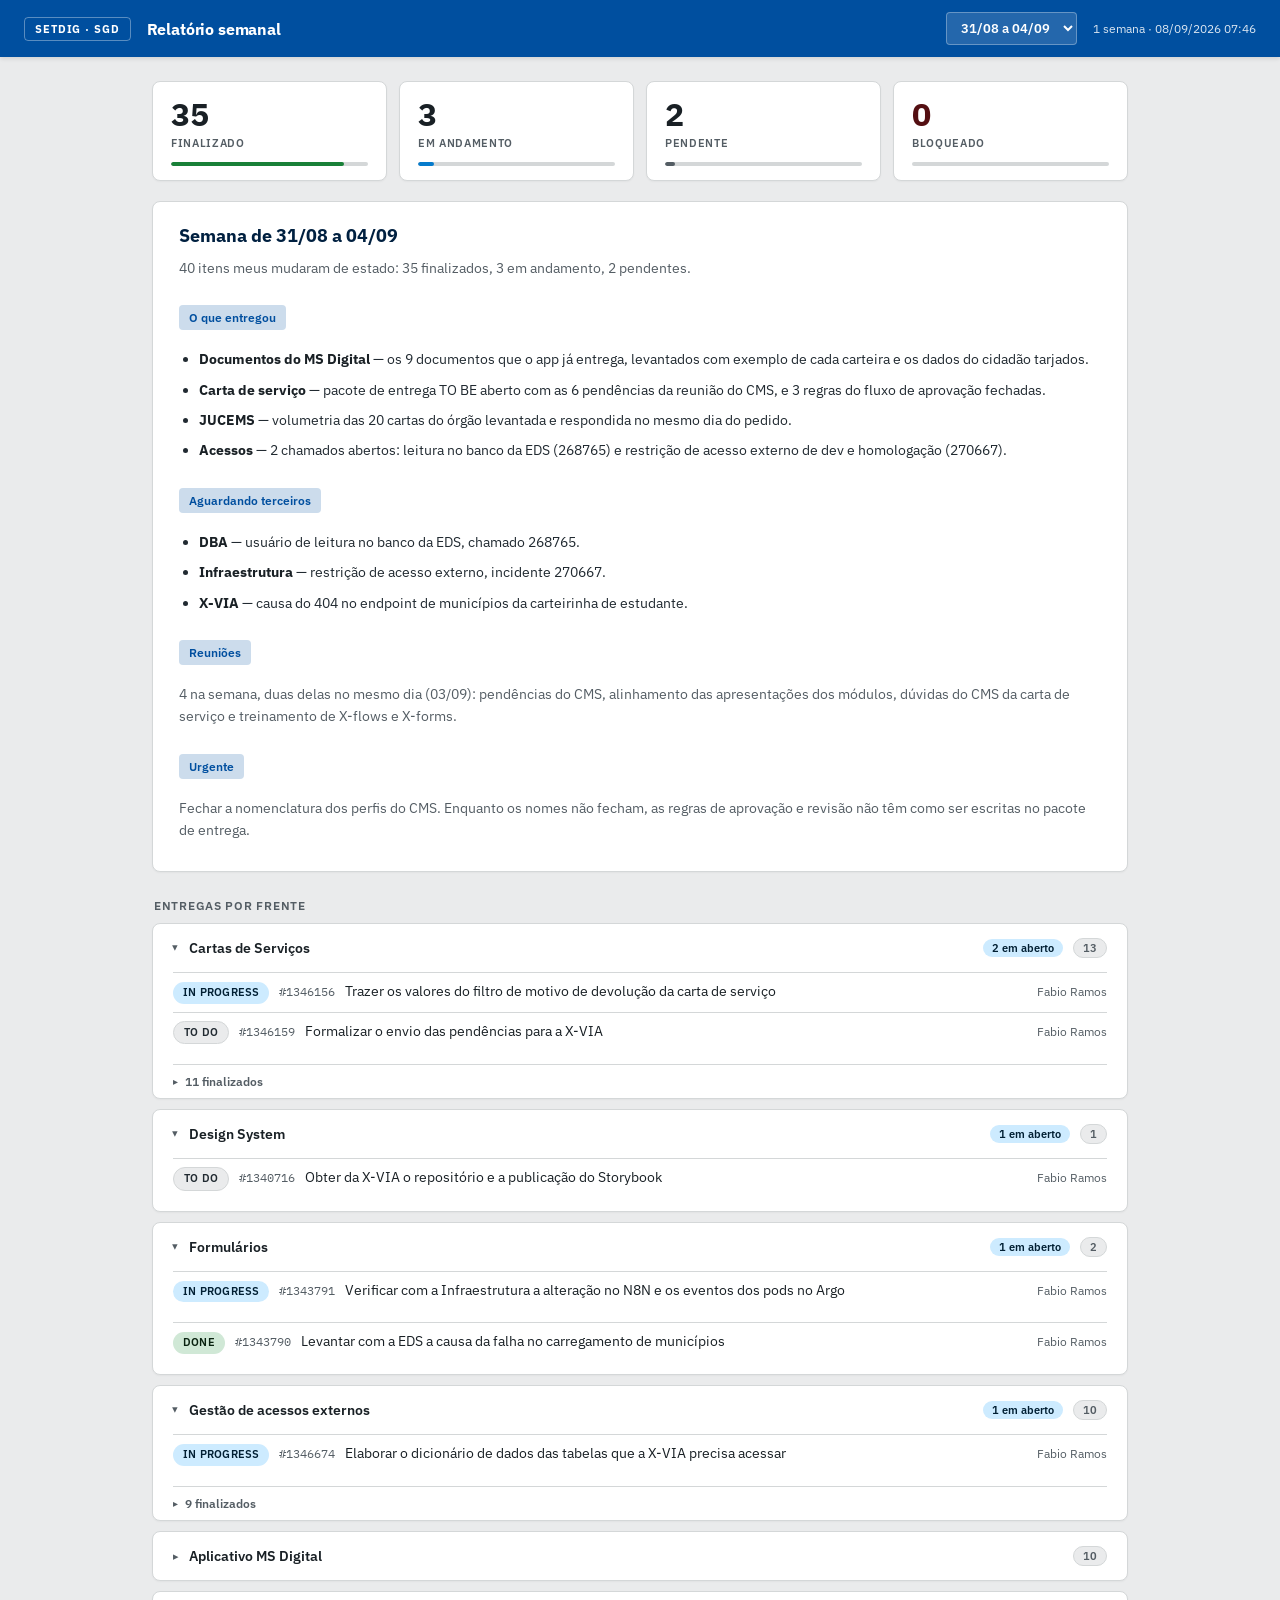
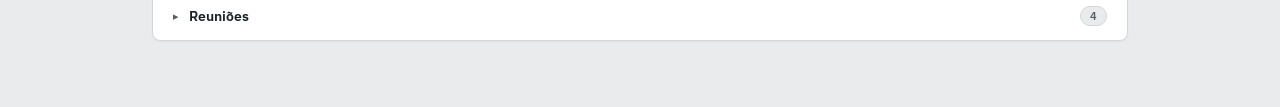
==== commit 58af48bb: "feat: scope the weekly report to my own work items and the Mon-Fri week" ====
--- a/index.html
+++ b/index.html
@@ -21,7 +21,7 @@
 
 <main id="app"></main>
 
-<script>window.RELATORIO = /*DATA_START*/{"generated_at": "04/09/2026 16:52", "semanas": [{"arquivo": "2026-09-04", "periodo": "29/08 a 04/09", "stats": {"done": 100, "prog": 5, "todo": 10, "block": 0}, "bloqueios": [], "resumo_html": "<h1>Semana de 29/08 a 04/09</h1>\n<p>Duas frentes andaram: o levantamento dos documentos do aplicativo MS Digital fechou, e a carta de\nserviço ganhou o pacote de entrega TO BE com as pendências levantadas na reunião do CMS.</p>\n<h2>Destaques</h2>\n<ul>\n<li><strong>Documentos do MS Digital</strong> — nove documentos levantados, com exemplo de cada carteira e os\n  dados do cidadão tarjados. A Carteira do Visitante entrou como oportunidade para o novo app.</li>\n<li><strong>Carta de serviço</strong> — a reunião do CMS com a X-VIA levantou seis pendências, todas lançadas.\n  Três decisões fechadas: sem status \"Arquivado\", carta em aprovação não recebe nova versão, e o\n  cancelamento do pedido depende do aval do gerente.</li>\n<li><strong>Volumetria da JUCEMS</strong> — levantamento de acesso das 20 cartas do órgão entregue no mesmo dia\n  do pedido.</li>\n<li><strong>Avaliação de serviço</strong> — alinhamento do protótipo UX formalizado com a X-VIA, com os quatro\n  campos da tela definidos.</li>\n</ul>\n<h2>Aguardando terceiros</h2>\n<ul>\n<li><strong>DBA</strong> — usuário de leitura no banco da EDS, chamado 268765.</li>\n<li><strong>Infraestrutura</strong> — restrição de acesso externo aos ambientes de desenvolvimento e homologação,\n  incidente 270667.</li>\n<li><strong>X-VIA</strong> — causa do 404 no endpoint de municípios da carteirinha de estudante.</li>\n</ul>\n<h2>Urgente do nosso time</h2>\n<p>Fechar a nomenclatura dos perfis do CMS. Enquanto os nomes não fecham, as regras de aprovação e\nrevisão não têm como ser escritas no pacote de entrega.</p>", "frentes": [{"nome": "Aplicativo MS Digital", "itens": [{"id": "1343436", "tipo": "Task", "titulo": "Criar apresentação", "estado": "In Progress", "bucket": "prog", "responsavel": "Daniele Ichiy", "dias": 4}, {"id": "1341846", "tipo": "Task", "titulo": "Analisar dinâmicas", "estado": "To Do", "bucket": "todo", "responsavel": "Daniele Ichiy", "dias": 2}, {"id": "1339560", "tipo": "Task", "titulo": "Validar nome para novo app", "estado": "To Do", "bucket": "todo", "responsavel": "Daniele Ichiy", "dias": 7}, {"id": "1342118", "tipo": "Task", "titulo": "Criar a seção comparativa de uso do aplicativo e do portal no BI centralizado", "estado": "Done", "bucket": "done", "responsavel": "Fabio Ramos", "dias": 7}, {"id": "1340793", "tipo": "Task", "titulo": "Exibir a quantidade de serviços nativos e redirecionados por categoria", "estado": "Done", "bucket": "done", "responsavel": "Fabio Ramos", "dias": 7}, {"id": "1342117", "tipo": "Task", "titulo": "Incluir os dados do ecossistema digital no BI centralizado", "estado": "Done", "bucket": "done", "responsavel": "Fabio Ramos", "dias": 7}, {"id": "1343824", "tipo": "Task", "titulo": "Levantar a Carteira do Visitante — OPORTUNIDADE para o novo aplicativo", "estado": "Done", "bucket": "done", "responsavel": "Fabio Ramos", "dias": 0}, {"id": "1340405", "tipo": "Task", "titulo": "Levantar informações sobre biometria em substituição ao login gov.br", "estado": "Done", "bucket": "done", "responsavel": "Fabio Ramos", "dias": 7}, {"id": "1343822", "tipo": "Task", "titulo": "Levantar o exemplo da CIPTEA no aplicativo", "estado": "Done", "bucket": "done", "responsavel": "Fabio Ramos", "dias": 0}, {"id": "1343821", "tipo": "Task", "titulo": "Levantar o exemplo da Carteira Desportiva no aplicativo", "estado": "Done", "bucket": "done", "responsavel": "Fabio Ramos", "dias": 0}, {"id": "1343818", "tipo": "Task", "titulo": "Levantar o exemplo da Carteira Funcional no aplicativo", "estado": "Done", "bucket": "done", "responsavel": "Fabio Ramos", "dias": 0}, {"id": "1343823", "tipo": "Task", "titulo": "Levantar o exemplo da Carteira Passe Intermunicipal no aplicativo", "estado": "Done", "bucket": "done", "responsavel": "Fabio Ramos", "dias": 0}, {"id": "1343817", "tipo": "Task", "titulo": "Levantar o exemplo da Carteira de Pesca no aplicativo", "estado": "Done", "bucket": "done", "responsavel": "Fabio Ramos", "dias": 4}, {"id": "1343815", "tipo": "Task", "titulo": "Levantar o exemplo da Carteira de Vacinação no aplicativo", "estado": "Done", "bucket": "done", "responsavel": "Fabio Ramos", "dias": 0}, {"id": "1343816", "tipo": "Task", "titulo": "Levantar o exemplo da Carteira do Doador no aplicativo", "estado": "Done", "bucket": "done", "responsavel": "Fabio Ramos", "dias": 0}, {"id": "1343820", "tipo": "Task", "titulo": "Levantar o exemplo da Carteira do Estudante no aplicativo", "estado": "Done", "bucket": "done", "responsavel": "Fabio Ramos", "dias": 4}, {"id": "1343814", "tipo": "Task", "titulo": "Levantar o exemplo do Cartão SUS no aplicativo", "estado": "Done", "bucket": "done", "responsavel": "Fabio Ramos", "dias": 0}, {"id": "1341847", "tipo": "Task", "titulo": "Montar roteiro", "estado": "Done", "bucket": "done", "responsavel": "Daniele Ichiy", "dias": 4}, {"id": "1340404", "tipo": "Task", "titulo": "Realizar reunião com o Maycon sobre biometria no aplicativo", "estado": "Done", "bucket": "done", "responsavel": "Fabio Ramos", "dias": 7}]}, {"nome": "Cartas de Serviços", "itens": [{"id": "1346156", "tipo": "Task", "titulo": "Trazer os valores do filtro de motivo de devolução da carta de serviço", "estado": "In Progress", "bucket": "prog", "responsavel": "Fabio Ramos", "dias": 0}, {"id": "1340791", "tipo": "Task", "titulo": "Apresentar o pacote de entrega da avaliação de serviço", "estado": "To Do", "bucket": "todo", "responsavel": "Fabio Ramos", "dias": 7}, {"id": "1346159", "tipo": "Task", "titulo": "Formalizar o envio das pendências para a X-VIA", "estado": "To Do", "bucket": "todo", "responsavel": "Fabio Ramos", "dias": 3}, {"id": "1340792", "tipo": "Task", "titulo": "Formalizar o envio do pacote de entrega em PDF para a equipe X-VIA", "estado": "To Do", "bucket": "todo", "responsavel": "Fabio Ramos", "dias": 7}, {"id": "1340427", "tipo": "Task", "titulo": "Aguardar decisão sobre como trazer o cidadão de volta ao portal para avaliar", "estado": "Done", "bucket": "done", "responsavel": "Fabio Ramos", "dias": 7}, {"id": "1340407", "tipo": "Task", "titulo": "Ajustar a extração do Matomo para rodar por órgão", "estado": "Done", "bucket": "done", "responsavel": "Fabio Ramos", "dias": 7}, {"id": "1340411", "tipo": "Task", "titulo": "Atualizar a especificação TO BE com as decisões de escopo e identificação", "estado": "Done", "bucket": "done", "responsavel": "Fabio Ramos", "dias": 7}, {"id": "1340409", "tipo": "Task", "titulo": "Comparar usuário único e acesso geral para definir a métrica do painel", "estado": "Done", "bucket": "done", "responsavel": "Fabio Ramos", "dias": 7}, {"id": "1340789", "tipo": "Task", "titulo": "Consolidar a conclusão e a recomendação do estudo", "estado": "Done", "bucket": "done", "responsavel": "Fabio Ramos", "dias": 7}, {"id": "1346155", "tipo": "Task", "titulo": "Corrigir e formalizar os termos dos nomes dos perfis", "estado": "Done", "bucket": "done", "responsavel": "Fabio Ramos", "dias": 0}, {"id": "1338532", "tipo": "Task", "titulo": "Criar documento de cadastro de Categorias", "estado": "Done", "bucket": "done", "responsavel": "Daniele Ichiy", "dias": 3}, {"id": "1338530", "tipo": "Task", "titulo": "Criar documento de cadastro de Unidades", "estado": "Done", "bucket": "done", "responsavel": "Daniele Ichiy", "dias": 3}, {"id": "1338528", "tipo": "Task", "titulo": "Criar documento de cadastro de Órgãos", "estado": "Done", "bucket": "done", "responsavel": "Daniele Ichiy", "dias": 3}, {"id": "1340788", "tipo": "Task", "titulo": "Definir a estratégia de validação da proposta", "estado": "Done", "bucket": "done", "responsavel": "Fabio Ramos", "dias": 7}, {"id": "1347391", "tipo": "Task", "titulo": "Definir a regra de cancelamento do pedido de aprovação da carta", "estado": "Done", "bucket": "done", "responsavel": "Fabio Ramos", "dias": 0}, {"id": "1347390", "tipo": "Task", "titulo": "Definir a regra que bloqueia nova versão durante o pedido de aprovação", "estado": "Done", "bucket": "done", "responsavel": "Fabio Ramos", "dias": 0}, {"id": "1340786", "tipo": "Task", "titulo": "Definir o que coletar do cidadão na avaliação", "estado": "Done", "bucket": "done", "responsavel": "Fabio Ramos", "dias": 7}, {"id": "1340787", "tipo": "Task", "titulo": "Elaborar a proposta de modelo de avaliação", "estado": "Done", "bucket": "done", "responsavel": "Fabio Ramos", "dias": 7}, {"id": "1340873", "tipo": "Task", "titulo": "Elaborar a resposta com os números das duas apurações", "estado": "Done", "bucket": "done", "responsavel": "Fabio Ramos", "dias": 7}, {"id": "1340874", "tipo": "Task", "titulo": "Enviar o material das apurações por e-mail à CGE", "estado": "Done", "bucket": "done", "responsavel": "Fabio Ramos", "dias": 7}, {"id": "1340790", "tipo": "Task", "titulo": "Escrever a especificação TO BE da avaliação de serviço", "estado": "Done", "bucket": "done", "responsavel": "Fabio Ramos", "dias": 7}, {"id": "1340872", "tipo": "Task", "titulo": "Extrair os dados de cartas atualizadas e de satisfação das apurações 2026.1 e 2026.2", "estado": "Done", "bucket": "done", "responsavel": "Fabio Ramos", "dias": 7}, {"id": "1346699", "tipo": "Task", "titulo": "Formalizar o alinhamento do protótipo UX da tela de Avaliação de Serviço com a X-VIA", "estado": "Done", "bucket": "done", "responsavel": "Fabio Ramos", "dias": 2}, {"id": "1346162", "tipo": "Task", "titulo": "Formalizar o envio do pacote de entrega da carta de serviço", "estado": "Done", "bucket": "done", "responsavel": "Fabio Ramos", "dias": 3}, {"id": "1346846", "tipo": "Task", "titulo": "Formalizar por e-mail o envio dos dados de acesso à JUCEMS", "estado": "Done", "bucket": "done", "responsavel": "Fabio Ramos", "dias": 2}, {"id": "1346160", "tipo": "Task", "titulo": "Gerar o pacote de entrega da carta de serviço", "estado": "Done", "bucket": "done", "responsavel": "Fabio Ramos", "dias": 3}, {"id": "1338589", "tipo": "Task", "titulo": "Levantar as cartas que precisam ser criadas", "estado": "Done", "bucket": "done", "responsavel": "Daniele Ichiy", "dias": 3}, {"id": "1347393", "tipo": "Task", "titulo": "Levantar o registro de login e logout no CMS", "estado": "Done", "bucket": "done", "responsavel": "Fabio Ramos", "dias": 0}, {"id": "1346845", "tipo": "Task", "titulo": "Levantar o volume de acesso às cartas de serviço da JUCEMS", "estado": "Done", "bucket": "done", "responsavel": "Fabio Ramos", "dias": 2}, {"id": "1346153", "tipo": "Task", "titulo": "Passar o select de custos da carta de serviço", "estado": "Done", "bucket": "done", "responsavel": "Fabio Ramos", "dias": 0}, {"id": "1340408", "tipo": "Task", "titulo": "Trazer os acessos da carta junto com os cliques em Acessar serviço", "estado": "Done", "bucket": "done", "responsavel": "Fabio Ramos", "dias": 7}, {"id": "1346161", "tipo": "Task", "titulo": "Validar o pacote de entrega com o time da SGD", "estado": "Done", "bucket": "done", "responsavel": "Fabio Ramos", "dias": 3}]}, {"nome": "Design System", "itens": [{"id": "1340717", "tipo": "Task", "titulo": "Definir a governança do Design System", "estado": "To Do", "bucket": "todo", "responsavel": "Fabio Ramos", "dias": 7}, {"id": "1340716", "tipo": "Task", "titulo": "Obter da X-VIA o repositório e a publicação do Storybook", "estado": "To Do", "bucket": "todo", "responsavel": "Fabio Ramos", "dias": 2}, {"id": "1340715", "tipo": "Task", "titulo": "Compartilhar o protótipo do Design System no Figma com a X-VIA", "estado": "Done", "bucket": "done", "responsavel": "Fabio Ramos", "dias": 7}]}, {"nome": "Formulários", "itens": [{"id": "1343791", "tipo": "Task", "titulo": "Verificar com a Infraestrutura a alteração no N8N e os eventos dos pods no Argo", "estado": "In Progress", "bucket": "prog", "responsavel": "Fabio Ramos", "dias": 4}, {"id": "1343790", "tipo": "Task", "titulo": "Levantar com a EDS a causa da falha no carregamento de municípios", "estado": "Done", "bucket": "done", "responsavel": "Fabio Ramos", "dias": 4}]}, {"nome": "Gestão de Notícias", "itens": [{"id": "1342004", "tipo": "Task", "titulo": "Utilização da API do Portal MS", "estado": "In Progress", "bucket": "prog", "responsavel": "Bruno Bento", "dias": 7}, {"id": "1342488", "tipo": "Task", "titulo": "Alinhar com a EDS a geração do token de acesso à API", "estado": "Done", "bucket": "done", "responsavel": "Fabio Ramos", "dias": 7}, {"id": "1342490", "tipo": "Task", "titulo": "Formalizar por e-mail o repasse da chave de acesso à API", "estado": "Done", "bucket": "done", "responsavel": "Fabio Ramos", "dias": 7}, {"id": "1342487", "tipo": "Task", "titulo": "Levantar com a Infraestrutura quem emite o token da API", "estado": "Done", "bucket": "done", "responsavel": "Fabio Ramos", "dias": 7}, {"id": "1342489", "tipo": "Task", "titulo": "Obter da Glaucia a autorização para repassar a chave de acesso à X-VIA", "estado": "Done", "bucket": "done", "responsavel": "Fabio Ramos", "dias": 7}, {"id": "1342486", "tipo": "Task", "titulo": "Testar o endpoint da API do Portal MS no Postman", "estado": "Done", "bucket": "done", "responsavel": "Fabio Ramos", "dias": 7}]}, {"nome": "Gestão de acessos externos", "itens": [{"id": "1346674", "tipo": "Task", "titulo": "Elaborar o dicionário de dados das tabelas que a X-VIA precisa acessar", "estado": "In Progress", "bucket": "prog", "responsavel": "Fabio Ramos", "dias": 1}, {"id": "1342297", "tipo": "Task", "titulo": "Abrir o chamado de acesso ao relay SMTP no GLPI", "estado": "Done", "bucket": "done", "responsavel": "Fabio Ramos", "dias": 7}, {"id": "1343782", "tipo": "Task", "titulo": "Abrir o chamado de acesso de leitura ao banco de dados no GLPI", "estado": "Done", "bucket": "done", "responsavel": "Fabio Ramos", "dias": 4}, {"id": "1346354", "tipo": "Task", "titulo": "Abrir o incidente de restrição de acesso externo para a equipe de Infraestrutura", "estado": "Done", "bucket": "done", "responsavel": "Fabio Ramos", "dias": 1}, {"id": "1343745", "tipo": "Task", "titulo": "Aguardar a decisão da Maria Eduarda ou do Galev sobre os próximos passos", "estado": "Done", "bucket": "done", "responsavel": "Fabio Ramos", "dias": 0}, {"id": "1342296", "tipo": "Task", "titulo": "Alinhar com a Infraestrutura o caminho para solicitar o relay SMTP", "estado": "Done", "bucket": "done", "responsavel": "Fabio Ramos", "dias": 7}, {"id": "1343744", "tipo": "Task", "titulo": "Levantar com a EDS os impactos do incidente nas aplicações", "estado": "Done", "bucket": "done", "responsavel": "Fabio Ramos", "dias": 4}, {"id": "1343740", "tipo": "Task", "titulo": "Levantar com o Maycon a necessidade de usuário de leitura no banco da EDS", "estado": "Done", "bucket": "done", "responsavel": "Fabio Ramos", "dias": 4}, {"id": "1343742", "tipo": "Task", "titulo": "Levantar os dados exigidos pelo DBA para liberar a consulta", "estado": "Done", "bucket": "done", "responsavel": "Fabio Ramos", "dias": 4}, {"id": "1346355", "tipo": "Task", "titulo": "Notificar o grupo da X-VIA sobre a restrição de acesso externo", "estado": "Done", "bucket": "done", "responsavel": "Fabio Ramos", "dias": 1}, {"id": "1343743", "tipo": "Task", "titulo": "Obter com o Maycon o IP da máquina e o nome dos bancos", "estado": "Done", "bucket": "done", "responsavel": "Fabio Ramos", "dias": 4}, {"id": "1342295", "tipo": "Task", "titulo": "Obter com o Maycon os dados do sistema para o formulário do relay SMTP", "estado": "Done", "bucket": "done", "responsavel": "Fabio Ramos", "dias": 7}, {"id": "1342524", "tipo": "Task", "titulo": "Receber as credenciais do relay SMTP pelo chamado 0266856", "estado": "Done", "bucket": "done", "responsavel": "Fabio Ramos", "dias": 7}, {"id": "1343741", "tipo": "Task", "titulo": "Validar com a equipe de DBA a liberação do usuário de leitura", "estado": "Done", "bucket": "done", "responsavel": "Fabio Ramos", "dias": 4}, {"id": "1341665", "tipo": "Task", "titulo": "Validar dados enviados pela XVia", "estado": "Done", "bucket": "done", "responsavel": "Fabio Ramos", "dias": 7}]}, {"nome": "Portal", "itens": [{"id": "1340691", "tipo": "Task", "titulo": "Apresentar a proposta para as equipes da Thereza e da Duda", "estado": "To Do", "bucket": "todo", "responsavel": "Fabio Ramos", "dias": 7}, {"id": "1340275", "tipo": "Task", "titulo": "Analisar perfis que estão vinculados", "estado": "Done", "bucket": "done", "responsavel": "Daniele Ichiy", "dias": 4}, {"id": "1340690", "tipo": "Task", "titulo": "Criar apresentação da proposta de camada complementar", "estado": "Done", "bucket": "done", "responsavel": "Fabio Ramos", "dias": 7}, {"id": "1340688", "tipo": "Task", "titulo": "Levantar e comparar as plataformas de web analytics", "estado": "Done", "bucket": "done", "responsavel": "Fabio Ramos", "dias": 7}, {"id": "1340689", "tipo": "Task", "titulo": "Publicar o estudo de analytics em MkDocs", "estado": "Done", "bucket": "done", "responsavel": "Fabio Ramos", "dias": 7}, {"id": "1338555", "tipo": "Task", "titulo": "Realizar benchmark mais atualizado", "estado": "Done", "bucket": "done", "responsavel": "Daniele Ichiy", "dias": 7}]}, {"nome": "Reuniões", "itens": [{"id": "1341973", "tipo": "Task", "titulo": "13/0//2026 - Mapeamento dos AS IS", "estado": "To Do", "bucket": "todo", "responsavel": "Glaucia Oliveira", "dias": 7}, {"id": "1341965", "tipo": "Task", "titulo": "19/08/2026- Apresentação do Smartpass - Gestão de Perfis e Acessos", "estado": "To Do", "bucket": "todo", "responsavel": "Glaucia Oliveira", "dias": 7}, {"id": "1346135", "tipo": "Task", "titulo": "01/09/2026 - Pendências do CMS", "estado": "Done", "bucket": "done", "responsavel": "Fabio Ramos", "dias": 3}, {"id": "1346605", "tipo": "Task", "titulo": "02/09/2026 - Alinhamento das apresentações dos módulos para a X-VIA", "estado": "Done", "bucket": "done", "responsavel": "Glaucia Oliveira", "dias": 2}, {"id": "1346606", "tipo": "Task", "titulo": "02/09/2026 - Alinhamento das apresentações dos módulos para a X-VIA", "estado": "Done", "bucket": "done", "responsavel": "Daniele Ichiy", "dias": 2}, {"id": "1346601", "tipo": "Task", "titulo": "02/09/2026 - Alinhamento das apresentações dos módulos para a X-VIA", "estado": "Done", "bucket": "done", "responsavel": "Fabio Ramos", "dias": 2}, {"id": "1347387", "tipo": "Task", "titulo": "03/09/2026 - Dúvidas do CMS da carta de serviços", "estado": "Done", "bucket": "done", "responsavel": "Fabio Ramos", "dias": 1}, {"id": "1346716", "tipo": "Task", "titulo": "03/09/2026 - Treinamento X-flows e X-forms", "estado": "Done", "bucket": "done", "responsavel": "Daniele Ichiy", "dias": 1}, {"id": "1346715", "tipo": "Task", "titulo": "03/09/2026 - Treinamento X-flows e X-forms", "estado": "Done", "bucket": "done", "responsavel": "Glaucia Oliveira", "dias": 1}, {"id": "1346714", "tipo": "Task", "titulo": "03/09/2026 - Treinamento X-flows e X-forms", "estado": "Done", "bucket": "done", "responsavel": "Fabio Ramos", "dias": 1}, {"id": "1339814", "tipo": "Task", "titulo": "10/06/2026 - Reunião de alinhamento TFS", "estado": "Done", "bucket": "done", "responsavel": "Glaucia Oliveira", "dias": 2}, {"id": "1341667", "tipo": "Task", "titulo": "11/08/2026 - Alinhamento de escopo, Design System, integrações de sistemas, planejamento de sprints e ferramentas de gestão", "estado": "Done", "bucket": "done", "responsavel": "Glaucia Oliveira", "dias": 7}, {"id": "1341968", "tipo": "Task", "titulo": "17/08/2026 - Projeto MS (Mapeamento de serviços, CMS, layout interativo, VPN/TFS, integração Gov.br e próximos passos)", "estado": "Done", "bucket": "done", "responsavel": "Glaucia Oliveira", "dias": 7}, {"id": "1341943", "tipo": "Task", "titulo": "22/08/2026 - Apresentação e validação técnica das necessidades funcionais e regras de negócio para a implementação do CMS de Notícias no Portal Único", "estado": "Done", "bucket": "done", "responsavel": "Glaucia Oliveira", "dias": 7}, {"id": "1342056", "tipo": "Task", "titulo": "24/08/2026 - Ponto de controle do Projeto MS", "estado": "Done", "bucket": "done", "responsavel": "Fabio Ramos", "dias": 7}, {"id": "1341941", "tipo": "Task", "titulo": "24/08/2026 - Status da Sprint, Integração Gov.br, Estruturação do CMS, Fallback do Smart Pass, Liberação de Acessos e Próximos Passos", "estado": "Done", "bucket": "done", "responsavel": "Glaucia Oliveira", "dias": 7}, {"id": "1342054", "tipo": "Task", "titulo": "27/08/2026 - Alinhamento de requisitos e funcionalidades", "estado": "Done", "bucket": "done", "responsavel": "Fabio Ramos", "dias": 7}, {"id": "1342055", "tipo": "Task", "titulo": "27/08/2026 - Benchmark de assistente virtual (Lis, de Pernambuco)", "estado": "Done", "bucket": "done", "responsavel": "Fabio Ramos", "dias": 7}]}, {"nome": "Instalação e configuração de ambientes", "itens": [{"id": "1340795", "tipo": "Task", "titulo": "Abrir chamado de configuração dos ambientes GDI e Azure do contrato", "estado": "Done", "bucket": "done", "responsavel": "Fabio Ramos", "dias": 7}, {"id": "1340796", "tipo": "Task", "titulo": "Configurar o contrato da X-VIA no GDI e no TFS", "estado": "Done", "bucket": "done", "responsavel": "Fabio Ramos", "dias": 7}, {"id": "1340798", "tipo": "Task", "titulo": "Liberar a permissão do login do Maycon no GDI", "estado": "Done", "bucket": "done", "responsavel": "Fabio Ramos", "dias": 7}, {"id": "1340797", "tipo": "Task", "titulo": "Solicitar a criação dos usuários do contrato no GDI", "estado": "Done", "bucket": "done", "responsavel": "Fabio Ramos", "dias": 7}, {"id": "1340799", "tipo": "Task", "titulo": "Vincular as atividades do TFS à UST do contrato X-VIA", "estado": "Done", "bucket": "done", "responsavel": "Fabio Ramos", "dias": 7}]}, {"nome": "Serviços Vitrines", "itens": [{"id": "1343806", "tipo": "Task", "titulo": "AGEPEN Preechido", "estado": "Done", "bucket": "done", "responsavel": "Bianca Coelho", "dias": 4}, {"id": "1345780", "tipo": "Task", "titulo": "Devolução AEM", "estado": "Done", "bucket": "done", "responsavel": "Bianca Coelho", "dias": 3}, {"id": "1341743", "tipo": "Task", "titulo": "Monitoramento AEM", "estado": "Done", "bucket": "done", "responsavel": "Bianca Coelho", "dias": 4}, {"id": "1341344", "tipo": "Task", "titulo": "Monitoramento AGEMS 27/08", "estado": "Done", "bucket": "done", "responsavel": "Bianca Coelho", "dias": 4}, {"id": "1341437", "tipo": "Task", "titulo": "Monitoramento FCMS 27/08", "estado": "Done", "bucket": "done", "responsavel": "Bianca Coelho", "dias": 4}, {"id": "1341669", "tipo": "Task", "titulo": "Monitoramento PCMS", "estado": "Done", "bucket": "done", "responsavel": "Bianca Coelho", "dias": 4}, {"id": "1341672", "tipo": "Task", "titulo": "Monitoramento PGE", "estado": "Done", "bucket": "done", "responsavel": "Bianca Coelho", "dias": 4}, {"id": "1341693", "tipo": "Task", "titulo": "Monitoramento SEFAZ 27/08", "estado": "Done", "bucket": "done", "responsavel": "Bianca Coelho", "dias": 4}, {"id": "1341697", "tipo": "Task", "titulo": "Monitoramento SES", "estado": "Done", "bucket": "done", "responsavel": "Bianca Coelho", "dias": 4}]}]}]}/*DATA_END*/;</script>
+<script>window.RELATORIO = /*DATA_START*/{"generated_at": "08/09/2026 07:46", "semanas": [{"arquivo": "2026-09-04", "periodo": "31/08 a 04/09", "stats": {"done": 35, "prog": 3, "todo": 2, "block": 0}, "bloqueios": [], "resumo_html": "<h1>Semana de 31/08 a 04/09</h1>\n<p>40 itens meus mudaram de estado: 35 finalizados, 3 em andamento, 2 pendentes.</p>\n<h2>O que entregou</h2>\n<ul>\n<li><strong>Documentos do MS Digital</strong> — os 9 documentos que o app já entrega, levantados com exemplo de\n  cada carteira e os dados do cidadão tarjados.</li>\n<li><strong>Carta de serviço</strong> — pacote de entrega TO BE aberto com as 6 pendências da reunião do CMS, e\n  3 regras do fluxo de aprovação fechadas.</li>\n<li><strong>JUCEMS</strong> — volumetria das 20 cartas do órgão levantada e respondida no mesmo dia do pedido.</li>\n<li><strong>Acessos</strong> — 2 chamados abertos: leitura no banco da EDS (268765) e restrição de acesso externo\n  de dev e homologação (270667).</li>\n</ul>\n<h2>Aguardando terceiros</h2>\n<ul>\n<li><strong>DBA</strong> — usuário de leitura no banco da EDS, chamado 268765.</li>\n<li><strong>Infraestrutura</strong> — restrição de acesso externo, incidente 270667.</li>\n<li><strong>X-VIA</strong> — causa do 404 no endpoint de municípios da carteirinha de estudante.</li>\n</ul>\n<h2>Reuniões</h2>\n<p>4 na semana, duas delas no mesmo dia (03/09): pendências do CMS, alinhamento das apresentações dos\nmódulos, dúvidas do CMS da carta de serviço e treinamento de X-flows e X-forms.</p>\n<h2>Urgente</h2>\n<p>Fechar a nomenclatura dos perfis do CMS. Enquanto os nomes não fecham, as regras de aprovação e\nrevisão não têm como ser escritas no pacote de entrega.</p>", "frentes": [{"nome": "Cartas de Serviços", "itens": [{"id": "1346156", "tipo": "Task", "titulo": "Trazer os valores do filtro de motivo de devolução da carta de serviço", "estado": "In Progress", "bucket": "prog", "responsavel": "Fabio Ramos", "dias": 4}, {"id": "1346159", "tipo": "Task", "titulo": "Formalizar o envio das pendências para a X-VIA", "estado": "To Do", "bucket": "todo", "responsavel": "Fabio Ramos", "dias": 7}, {"id": "1346155", "tipo": "Task", "titulo": "Corrigir e formalizar os termos dos nomes dos perfis", "estado": "Done", "bucket": "done", "responsavel": "Fabio Ramos", "dias": 4}, {"id": "1347391", "tipo": "Task", "titulo": "Definir a regra de cancelamento do pedido de aprovação da carta", "estado": "Done", "bucket": "done", "responsavel": "Fabio Ramos", "dias": 4}, {"id": "1347390", "tipo": "Task", "titulo": "Definir a regra que bloqueia nova versão durante o pedido de aprovação", "estado": "Done", "bucket": "done", "responsavel": "Fabio Ramos", "dias": 4}, {"id": "1346699", "tipo": "Task", "titulo": "Formalizar o alinhamento do protótipo UX da tela de Avaliação de Serviço com a X-VIA", "estado": "Done", "bucket": "done", "responsavel": "Fabio Ramos", "dias": 6}, {"id": "1346162", "tipo": "Task", "titulo": "Formalizar o envio do pacote de entrega da carta de serviço", "estado": "Done", "bucket": "done", "responsavel": "Fabio Ramos", "dias": 7}, {"id": "1346846", "tipo": "Task", "titulo": "Formalizar por e-mail o envio dos dados de acesso à JUCEMS", "estado": "Done", "bucket": "done", "responsavel": "Fabio Ramos", "dias": 6}, {"id": "1346160", "tipo": "Task", "titulo": "Gerar o pacote de entrega da carta de serviço", "estado": "Done", "bucket": "done", "responsavel": "Fabio Ramos", "dias": 7}, {"id": "1347393", "tipo": "Task", "titulo": "Levantar o registro de login e logout no CMS", "estado": "Done", "bucket": "done", "responsavel": "Fabio Ramos", "dias": 4}, {"id": "1346845", "tipo": "Task", "titulo": "Levantar o volume de acesso às cartas de serviço da JUCEMS", "estado": "Done", "bucket": "done", "responsavel": "Fabio Ramos", "dias": 6}, {"id": "1346153", "tipo": "Task", "titulo": "Passar o select de custos da carta de serviço", "estado": "Done", "bucket": "done", "responsavel": "Fabio Ramos", "dias": 4}, {"id": "1346161", "tipo": "Task", "titulo": "Validar o pacote de entrega com o time da SGD", "estado": "Done", "bucket": "done", "responsavel": "Fabio Ramos", "dias": 7}]}, {"nome": "Design System", "itens": [{"id": "1340716", "tipo": "Task", "titulo": "Obter da X-VIA o repositório e a publicação do Storybook", "estado": "To Do", "bucket": "todo", "responsavel": "Fabio Ramos", "dias": 6}]}, {"nome": "Formulários", "itens": [{"id": "1343791", "tipo": "Task", "titulo": "Verificar com a Infraestrutura a alteração no N8N e os eventos dos pods no Argo", "estado": "In Progress", "bucket": "prog", "responsavel": "Fabio Ramos", "dias": 8}, {"id": "1343790", "tipo": "Task", "titulo": "Levantar com a EDS a causa da falha no carregamento de municípios", "estado": "Done", "bucket": "done", "responsavel": "Fabio Ramos", "dias": 8}]}, {"nome": "Gestão de acessos externos", "itens": [{"id": "1346674", "tipo": "Task", "titulo": "Elaborar o dicionário de dados das tabelas que a X-VIA precisa acessar", "estado": "In Progress", "bucket": "prog", "responsavel": "Fabio Ramos", "dias": 5}, {"id": "1343782", "tipo": "Task", "titulo": "Abrir o chamado de acesso de leitura ao banco de dados no GLPI", "estado": "Done", "bucket": "done", "responsavel": "Fabio Ramos", "dias": 8}, {"id": "1346354", "tipo": "Task", "titulo": "Abrir o incidente de restrição de acesso externo para a equipe de Infraestrutura", "estado": "Done", "bucket": "done", "responsavel": "Fabio Ramos", "dias": 5}, {"id": "1343745", "tipo": "Task", "titulo": "Aguardar a decisão da Maria Eduarda ou do Galev sobre os próximos passos", "estado": "Done", "bucket": "done", "responsavel": "Fabio Ramos", "dias": 4}, {"id": "1343744", "tipo": "Task", "titulo": "Levantar com a EDS os impactos do incidente nas aplicações", "estado": "Done", "bucket": "done", "responsavel": "Fabio Ramos", "dias": 8}, {"id": "1343740", "tipo": "Task", "titulo": "Levantar com o Maycon a necessidade de usuário de leitura no banco da EDS", "estado": "Done", "bucket": "done", "responsavel": "Fabio Ramos", "dias": 8}, {"id": "1343742", "tipo": "Task", "titulo": "Levantar os dados exigidos pelo DBA para liberar a consulta", "estado": "Done", "bucket": "done", "responsavel": "Fabio Ramos", "dias": 8}, {"id": "1346355", "tipo": "Task", "titulo": "Notificar o grupo da X-VIA sobre a restrição de acesso externo", "estado": "Done", "bucket": "done", "responsavel": "Fabio Ramos", "dias": 5}, {"id": "1343743", "tipo": "Task", "titulo": "Obter com o Maycon o IP da máquina e o nome dos bancos", "estado": "Done", "bucket": "done", "responsavel": "Fabio Ramos", "dias": 8}, {"id": "1343741", "tipo": "Task", "titulo": "Validar com a equipe de DBA a liberação do usuário de leitura", "estado": "Done", "bucket": "done", "responsavel": "Fabio Ramos", "dias": 8}]}, {"nome": "Aplicativo MS Digital", "itens": [{"id": "1343824", "tipo": "Task", "titulo": "Levantar a Carteira do Visitante — OPORTUNIDADE para o novo aplicativo", "estado": "Done", "bucket": "done", "responsavel": "Fabio Ramos", "dias": 4}, {"id": "1343822", "tipo": "Task", "titulo": "Levantar o exemplo da CIPTEA no aplicativo", "estado": "Done", "bucket": "done", "responsavel": "Fabio Ramos", "dias": 4}, {"id": "1343821", "tipo": "Task", "titulo": "Levantar o exemplo da Carteira Desportiva no aplicativo", "estado": "Done", "bucket": "done", "responsavel": "Fabio Ramos", "dias": 4}, {"id": "1343818", "tipo": "Task", "titulo": "Levantar o exemplo da Carteira Funcional no aplicativo", "estado": "Done", "bucket": "done", "responsavel": "Fabio Ramos", "dias": 4}, {"id": "1343823", "tipo": "Task", "titulo": "Levantar o exemplo da Carteira Passe Intermunicipal no aplicativo", "estado": "Done", "bucket": "done", "responsavel": "Fabio Ramos", "dias": 4}, {"id": "1343817", "tipo": "Task", "titulo": "Levantar o exemplo da Carteira de Pesca no aplicativo", "estado": "Done", "bucket": "done", "responsavel": "Fabio Ramos", "dias": 8}, {"id": "1343815", "tipo": "Task", "titulo": "Levantar o exemplo da Carteira de Vacinação no aplicativo", "estado": "Done", "bucket": "done", "responsavel": "Fabio Ramos", "dias": 4}, {"id": "1343816", "tipo": "Task", "titulo": "Levantar o exemplo da Carteira do Doador no aplicativo", "estado": "Done", "bucket": "done", "responsavel": "Fabio Ramos", "dias": 4}, {"id": "1343820", "tipo": "Task", "titulo": "Levantar o exemplo da Carteira do Estudante no aplicativo", "estado": "Done", "bucket": "done", "responsavel": "Fabio Ramos", "dias": 8}, {"id": "1343814", "tipo": "Task", "titulo": "Levantar o exemplo do Cartão SUS no aplicativo", "estado": "Done", "bucket": "done", "responsavel": "Fabio Ramos", "dias": 4}]}, {"nome": "Reuniões", "itens": [{"id": "1346135", "tipo": "Task", "titulo": "01/09/2026 - Pendências do CMS", "estado": "Done", "bucket": "done", "responsavel": "Fabio Ramos", "dias": 7}, {"id": "1346601", "tipo": "Task", "titulo": "02/09/2026 - Alinhamento das apresentações dos módulos para a X-VIA", "estado": "Done", "bucket": "done", "responsavel": "Fabio Ramos", "dias": 6}, {"id": "1347387", "tipo": "Task", "titulo": "03/09/2026 - Dúvidas do CMS da carta de serviços", "estado": "Done", "bucket": "done", "responsavel": "Fabio Ramos", "dias": 5}, {"id": "1346714", "tipo": "Task", "titulo": "03/09/2026 - Treinamento X-flows e X-forms", "estado": "Done", "bucket": "done", "responsavel": "Fabio Ramos", "dias": 5}]}]}]}/*DATA_END*/;</script>
 <script>
 (function () {
   var TFS = 'https://tfs.sgi.ms.gov.br/tfs/Global/XVIA/_workitems/edit/';
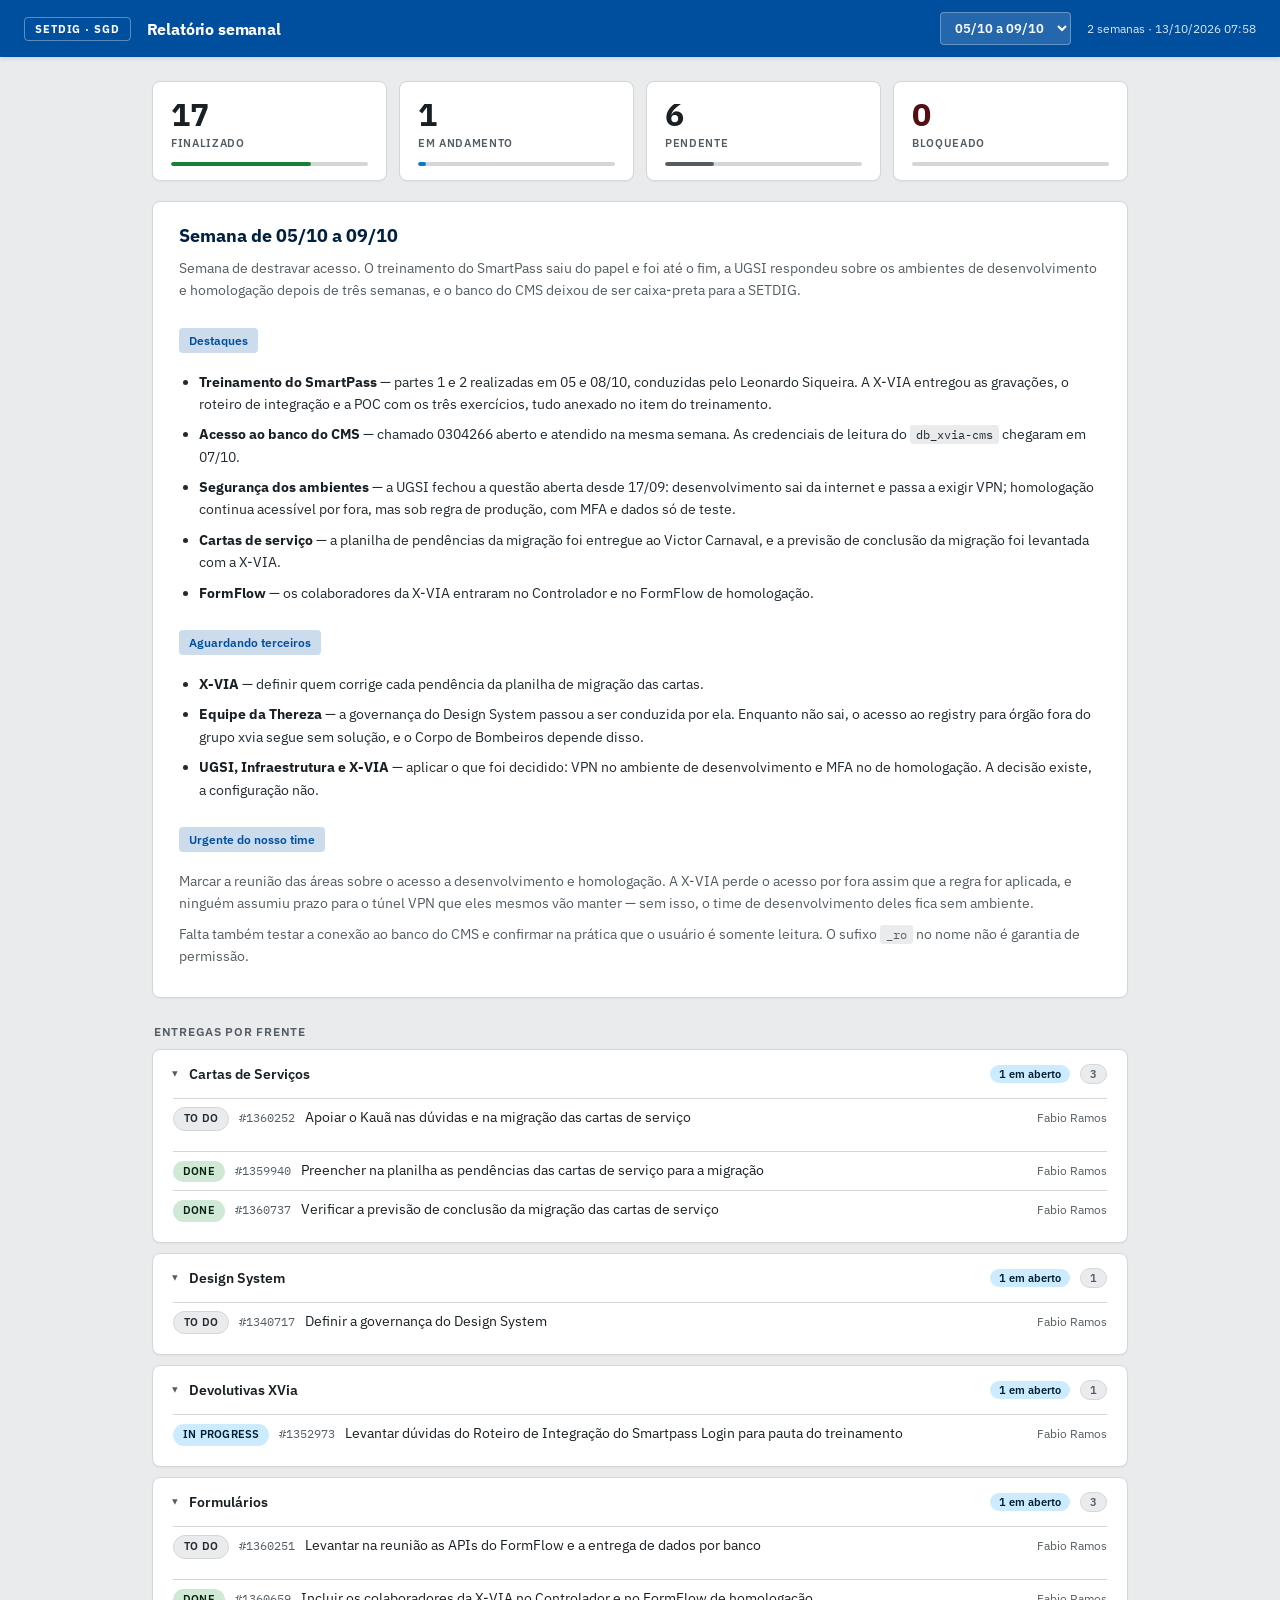
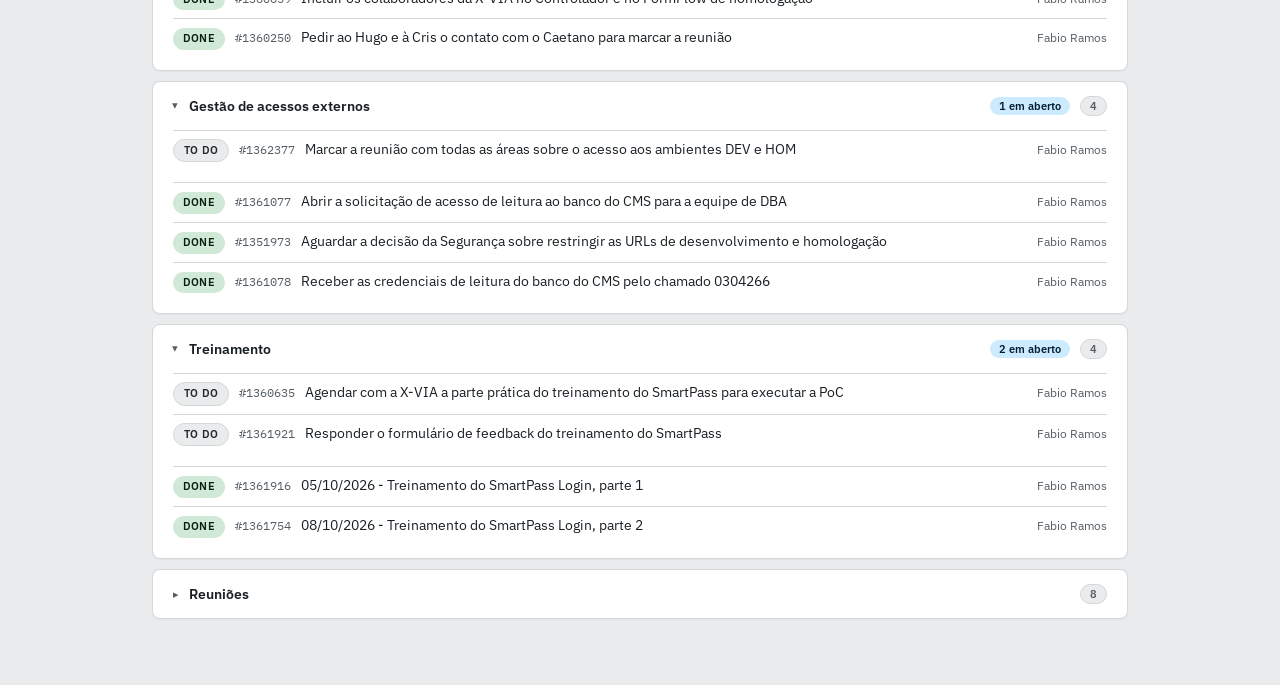
==== commit 96c1746d: "chore: add the weekly report for 2026-10-09" ====
--- a/index.html
+++ b/index.html
@@ -21,7 +21,7 @@
 
 <main id="app"></main>
 
-<script>window.RELATORIO = /*DATA_START*/{"generated_at": "08/09/2026 07:46", "semanas": [{"arquivo": "2026-09-04", "periodo": "31/08 a 04/09", "stats": {"done": 35, "prog": 3, "todo": 2, "block": 0}, "bloqueios": [], "resumo_html": "<h1>Semana de 31/08 a 04/09</h1>\n<p>40 itens meus mudaram de estado: 35 finalizados, 3 em andamento, 2 pendentes.</p>\n<h2>O que entregou</h2>\n<ul>\n<li><strong>Documentos do MS Digital</strong> — os 9 documentos que o app já entrega, levantados com exemplo de\n  cada carteira e os dados do cidadão tarjados.</li>\n<li><strong>Carta de serviço</strong> — pacote de entrega TO BE aberto com as 6 pendências da reunião do CMS, e\n  3 regras do fluxo de aprovação fechadas.</li>\n<li><strong>JUCEMS</strong> — volumetria das 20 cartas do órgão levantada e respondida no mesmo dia do pedido.</li>\n<li><strong>Acessos</strong> — 2 chamados abertos: leitura no banco da EDS (268765) e restrição de acesso externo\n  de dev e homologação (270667).</li>\n</ul>\n<h2>Aguardando terceiros</h2>\n<ul>\n<li><strong>DBA</strong> — usuário de leitura no banco da EDS, chamado 268765.</li>\n<li><strong>Infraestrutura</strong> — restrição de acesso externo, incidente 270667.</li>\n<li><strong>X-VIA</strong> — causa do 404 no endpoint de municípios da carteirinha de estudante.</li>\n</ul>\n<h2>Reuniões</h2>\n<p>4 na semana, duas delas no mesmo dia (03/09): pendências do CMS, alinhamento das apresentações dos\nmódulos, dúvidas do CMS da carta de serviço e treinamento de X-flows e X-forms.</p>\n<h2>Urgente</h2>\n<p>Fechar a nomenclatura dos perfis do CMS. Enquanto os nomes não fecham, as regras de aprovação e\nrevisão não têm como ser escritas no pacote de entrega.</p>", "frentes": [{"nome": "Cartas de Serviços", "itens": [{"id": "1346156", "tipo": "Task", "titulo": "Trazer os valores do filtro de motivo de devolução da carta de serviço", "estado": "In Progress", "bucket": "prog", "responsavel": "Fabio Ramos", "dias": 4}, {"id": "1346159", "tipo": "Task", "titulo": "Formalizar o envio das pendências para a X-VIA", "estado": "To Do", "bucket": "todo", "responsavel": "Fabio Ramos", "dias": 7}, {"id": "1346155", "tipo": "Task", "titulo": "Corrigir e formalizar os termos dos nomes dos perfis", "estado": "Done", "bucket": "done", "responsavel": "Fabio Ramos", "dias": 4}, {"id": "1347391", "tipo": "Task", "titulo": "Definir a regra de cancelamento do pedido de aprovação da carta", "estado": "Done", "bucket": "done", "responsavel": "Fabio Ramos", "dias": 4}, {"id": "1347390", "tipo": "Task", "titulo": "Definir a regra que bloqueia nova versão durante o pedido de aprovação", "estado": "Done", "bucket": "done", "responsavel": "Fabio Ramos", "dias": 4}, {"id": "1346699", "tipo": "Task", "titulo": "Formalizar o alinhamento do protótipo UX da tela de Avaliação de Serviço com a X-VIA", "estado": "Done", "bucket": "done", "responsavel": "Fabio Ramos", "dias": 6}, {"id": "1346162", "tipo": "Task", "titulo": "Formalizar o envio do pacote de entrega da carta de serviço", "estado": "Done", "bucket": "done", "responsavel": "Fabio Ramos", "dias": 7}, {"id": "1346846", "tipo": "Task", "titulo": "Formalizar por e-mail o envio dos dados de acesso à JUCEMS", "estado": "Done", "bucket": "done", "responsavel": "Fabio Ramos", "dias": 6}, {"id": "1346160", "tipo": "Task", "titulo": "Gerar o pacote de entrega da carta de serviço", "estado": "Done", "bucket": "done", "responsavel": "Fabio Ramos", "dias": 7}, {"id": "1347393", "tipo": "Task", "titulo": "Levantar o registro de login e logout no CMS", "estado": "Done", "bucket": "done", "responsavel": "Fabio Ramos", "dias": 4}, {"id": "1346845", "tipo": "Task", "titulo": "Levantar o volume de acesso às cartas de serviço da JUCEMS", "estado": "Done", "bucket": "done", "responsavel": "Fabio Ramos", "dias": 6}, {"id": "1346153", "tipo": "Task", "titulo": "Passar o select de custos da carta de serviço", "estado": "Done", "bucket": "done", "responsavel": "Fabio Ramos", "dias": 4}, {"id": "1346161", "tipo": "Task", "titulo": "Validar o pacote de entrega com o time da SGD", "estado": "Done", "bucket": "done", "responsavel": "Fabio Ramos", "dias": 7}]}, {"nome": "Design System", "itens": [{"id": "1340716", "tipo": "Task", "titulo": "Obter da X-VIA o repositório e a publicação do Storybook", "estado": "To Do", "bucket": "todo", "responsavel": "Fabio Ramos", "dias": 6}]}, {"nome": "Formulários", "itens": [{"id": "1343791", "tipo": "Task", "titulo": "Verificar com a Infraestrutura a alteração no N8N e os eventos dos pods no Argo", "estado": "In Progress", "bucket": "prog", "responsavel": "Fabio Ramos", "dias": 8}, {"id": "1343790", "tipo": "Task", "titulo": "Levantar com a EDS a causa da falha no carregamento de municípios", "estado": "Done", "bucket": "done", "responsavel": "Fabio Ramos", "dias": 8}]}, {"nome": "Gestão de acessos externos", "itens": [{"id": "1346674", "tipo": "Task", "titulo": "Elaborar o dicionário de dados das tabelas que a X-VIA precisa acessar", "estado": "In Progress", "bucket": "prog", "responsavel": "Fabio Ramos", "dias": 5}, {"id": "1343782", "tipo": "Task", "titulo": "Abrir o chamado de acesso de leitura ao banco de dados no GLPI", "estado": "Done", "bucket": "done", "responsavel": "Fabio Ramos", "dias": 8}, {"id": "1346354", "tipo": "Task", "titulo": "Abrir o incidente de restrição de acesso externo para a equipe de Infraestrutura", "estado": "Done", "bucket": "done", "responsavel": "Fabio Ramos", "dias": 5}, {"id": "1343745", "tipo": "Task", "titulo": "Aguardar a decisão da Maria Eduarda ou do Galev sobre os próximos passos", "estado": "Done", "bucket": "done", "responsavel": "Fabio Ramos", "dias": 4}, {"id": "1343744", "tipo": "Task", "titulo": "Levantar com a EDS os impactos do incidente nas aplicações", "estado": "Done", "bucket": "done", "responsavel": "Fabio Ramos", "dias": 8}, {"id": "1343740", "tipo": "Task", "titulo": "Levantar com o Maycon a necessidade de usuário de leitura no banco da EDS", "estado": "Done", "bucket": "done", "responsavel": "Fabio Ramos", "dias": 8}, {"id": "1343742", "tipo": "Task", "titulo": "Levantar os dados exigidos pelo DBA para liberar a consulta", "estado": "Done", "bucket": "done", "responsavel": "Fabio Ramos", "dias": 8}, {"id": "1346355", "tipo": "Task", "titulo": "Notificar o grupo da X-VIA sobre a restrição de acesso externo", "estado": "Done", "bucket": "done", "responsavel": "Fabio Ramos", "dias": 5}, {"id": "1343743", "tipo": "Task", "titulo": "Obter com o Maycon o IP da máquina e o nome dos bancos", "estado": "Done", "bucket": "done", "responsavel": "Fabio Ramos", "dias": 8}, {"id": "1343741", "tipo": "Task", "titulo": "Validar com a equipe de DBA a liberação do usuário de leitura", "estado": "Done", "bucket": "done", "responsavel": "Fabio Ramos", "dias": 8}]}, {"nome": "Aplicativo MS Digital", "itens": [{"id": "1343824", "tipo": "Task", "titulo": "Levantar a Carteira do Visitante — OPORTUNIDADE para o novo aplicativo", "estado": "Done", "bucket": "done", "responsavel": "Fabio Ramos", "dias": 4}, {"id": "1343822", "tipo": "Task", "titulo": "Levantar o exemplo da CIPTEA no aplicativo", "estado": "Done", "bucket": "done", "responsavel": "Fabio Ramos", "dias": 4}, {"id": "1343821", "tipo": "Task", "titulo": "Levantar o exemplo da Carteira Desportiva no aplicativo", "estado": "Done", "bucket": "done", "responsavel": "Fabio Ramos", "dias": 4}, {"id": "1343818", "tipo": "Task", "titulo": "Levantar o exemplo da Carteira Funcional no aplicativo", "estado": "Done", "bucket": "done", "responsavel": "Fabio Ramos", "dias": 4}, {"id": "1343823", "tipo": "Task", "titulo": "Levantar o exemplo da Carteira Passe Intermunicipal no aplicativo", "estado": "Done", "bucket": "done", "responsavel": "Fabio Ramos", "dias": 4}, {"id": "1343817", "tipo": "Task", "titulo": "Levantar o exemplo da Carteira de Pesca no aplicativo", "estado": "Done", "bucket": "done", "responsavel": "Fabio Ramos", "dias": 8}, {"id": "1343815", "tipo": "Task", "titulo": "Levantar o exemplo da Carteira de Vacinação no aplicativo", "estado": "Done", "bucket": "done", "responsavel": "Fabio Ramos", "dias": 4}, {"id": "1343816", "tipo": "Task", "titulo": "Levantar o exemplo da Carteira do Doador no aplicativo", "estado": "Done", "bucket": "done", "responsavel": "Fabio Ramos", "dias": 4}, {"id": "1343820", "tipo": "Task", "titulo": "Levantar o exemplo da Carteira do Estudante no aplicativo", "estado": "Done", "bucket": "done", "responsavel": "Fabio Ramos", "dias": 8}, {"id": "1343814", "tipo": "Task", "titulo": "Levantar o exemplo do Cartão SUS no aplicativo", "estado": "Done", "bucket": "done", "responsavel": "Fabio Ramos", "dias": 4}]}, {"nome": "Reuniões", "itens": [{"id": "1346135", "tipo": "Task", "titulo": "01/09/2026 - Pendências do CMS", "estado": "Done", "bucket": "done", "responsavel": "Fabio Ramos", "dias": 7}, {"id": "1346601", "tipo": "Task", "titulo": "02/09/2026 - Alinhamento das apresentações dos módulos para a X-VIA", "estado": "Done", "bucket": "done", "responsavel": "Fabio Ramos", "dias": 6}, {"id": "1347387", "tipo": "Task", "titulo": "03/09/2026 - Dúvidas do CMS da carta de serviços", "estado": "Done", "bucket": "done", "responsavel": "Fabio Ramos", "dias": 5}, {"id": "1346714", "tipo": "Task", "titulo": "03/09/2026 - Treinamento X-flows e X-forms", "estado": "Done", "bucket": "done", "responsavel": "Fabio Ramos", "dias": 5}]}]}]}/*DATA_END*/;</script>
+<script>window.RELATORIO = /*DATA_START*/{"generated_at": "13/10/2026 07:58", "semanas": [{"arquivo": "2026-10-09", "periodo": "05/10 a 09/10", "stats": {"done": 17, "prog": 1, "todo": 6, "block": 0}, "bloqueios": [], "resumo_html": "<h1>Semana de 05/10 a 09/10</h1>\n<p>Semana de destravar acesso. O treinamento do SmartPass saiu do papel e foi até o fim, a UGSI\nrespondeu sobre os ambientes de desenvolvimento e homologação depois de três semanas, e o banco do\nCMS deixou de ser caixa-preta para a SETDIG.</p>\n<h2>Destaques</h2>\n<ul>\n<li><strong>Treinamento do SmartPass</strong> — partes 1 e 2 realizadas em 05 e 08/10, conduzidas pelo Leonardo\n  Siqueira. A X-VIA entregou as gravações, o roteiro de integração e a POC com os três exercícios,\n  tudo anexado no item do treinamento.</li>\n<li><strong>Acesso ao banco do CMS</strong> — chamado 0304266 aberto e atendido na mesma semana. As credenciais de\n  leitura do <code>db_xvia-cms</code> chegaram em 07/10.</li>\n<li><strong>Segurança dos ambientes</strong> — a UGSI fechou a questão aberta desde 17/09: desenvolvimento sai da\n  internet e passa a exigir VPN; homologação continua acessível por fora, mas sob regra de produção,\n  com MFA e dados só de teste.</li>\n<li><strong>Cartas de serviço</strong> — a planilha de pendências da migração foi entregue ao Victor Carnaval, e a\n  previsão de conclusão da migração foi levantada com a X-VIA.</li>\n<li><strong>FormFlow</strong> — os colaboradores da X-VIA entraram no Controlador e no FormFlow de homologação.</li>\n</ul>\n<h2>Aguardando terceiros</h2>\n<ul>\n<li><strong>X-VIA</strong> — definir quem corrige cada pendência da planilha de migração das cartas.</li>\n<li><strong>Equipe da Thereza</strong> — a governança do Design System passou a ser conduzida por ela. Enquanto não\n  sai, o acesso ao registry para órgão fora do grupo xvia segue sem solução, e o Corpo de Bombeiros\n  depende disso.</li>\n<li><strong>UGSI, Infraestrutura e X-VIA</strong> — aplicar o que foi decidido: VPN no ambiente de desenvolvimento\n  e MFA no de homologação. A decisão existe, a configuração não.</li>\n</ul>\n<h2>Urgente do nosso time</h2>\n<p>Marcar a reunião das áreas sobre o acesso a desenvolvimento e homologação. A X-VIA perde o acesso\npor fora assim que a regra for aplicada, e ninguém assumiu prazo para o túnel VPN que eles mesmos\nvão manter — sem isso, o time de desenvolvimento deles fica sem ambiente.</p>\n<p>Falta também testar a conexão ao banco do CMS e confirmar na prática que o usuário é somente\nleitura. O sufixo <code>_ro</code> no nome não é garantia de permissão.</p>", "frentes": [{"nome": "Cartas de Serviços", "itens": [{"id": "1360252", "tipo": "Task", "titulo": "Apoiar o Kauã nas dúvidas e na migração das cartas de serviço", "estado": "To Do", "bucket": "todo", "responsavel": "Fabio Ramos", "dias": 8}, {"id": "1359940", "tipo": "Task", "titulo": "Preencher na planilha as pendências das cartas de serviço para a migração", "estado": "Done", "bucket": "done", "responsavel": "Fabio Ramos", "dias": 8}, {"id": "1360737", "tipo": "Task", "titulo": "Verificar a previsão de conclusão da migração das cartas de serviço", "estado": "Done", "bucket": "done", "responsavel": "Fabio Ramos", "dias": 7}]}, {"nome": "Design System", "itens": [{"id": "1340717", "tipo": "Task", "titulo": "Definir a governança do Design System", "estado": "To Do", "bucket": "todo", "responsavel": "Fabio Ramos", "dias": 8}]}, {"nome": "Devolutivas XVia", "itens": [{"id": "1352973", "tipo": "Task", "titulo": "Levantar dúvidas do Roteiro de Integração do Smartpass Login para pauta do treinamento", "estado": "In Progress", "bucket": "prog", "responsavel": "Fabio Ramos", "dias": 5}]}, {"nome": "Formulários", "itens": [{"id": "1360251", "tipo": "Task", "titulo": "Levantar na reunião as APIs do FormFlow e a entrega de dados por banco", "estado": "To Do", "bucket": "todo", "responsavel": "Fabio Ramos", "dias": 8}, {"id": "1360659", "tipo": "Task", "titulo": "Incluir os colaboradores da X-VIA no Controlador e no FormFlow de homologação", "estado": "Done", "bucket": "done", "responsavel": "Fabio Ramos", "dias": 7}, {"id": "1360250", "tipo": "Task", "titulo": "Pedir ao Hugo e à Cris o contato com o Caetano para marcar a reunião", "estado": "Done", "bucket": "done", "responsavel": "Fabio Ramos", "dias": 7}]}, {"nome": "Gestão de acessos externos", "itens": [{"id": "1362377", "tipo": "Task", "titulo": "Marcar a reunião com todas as áreas sobre o acesso aos ambientes DEV e HOM", "estado": "To Do", "bucket": "todo", "responsavel": "Fabio Ramos", "dias": 4}, {"id": "1361077", "tipo": "Task", "titulo": "Abrir a solicitação de acesso de leitura ao banco do CMS para a equipe de DBA", "estado": "Done", "bucket": "done", "responsavel": "Fabio Ramos", "dias": 7}, {"id": "1351973", "tipo": "Task", "titulo": "Aguardar a decisão da Segurança sobre restringir as URLs de desenvolvimento e homologação", "estado": "Done", "bucket": "done", "responsavel": "Fabio Ramos", "dias": 4}, {"id": "1361078", "tipo": "Task", "titulo": "Receber as credenciais de leitura do banco do CMS pelo chamado 0304266", "estado": "Done", "bucket": "done", "responsavel": "Fabio Ramos", "dias": 6}]}, {"nome": "Treinamento", "itens": [{"id": "1360635", "tipo": "Task", "titulo": "Agendar com a X-VIA a parte prática do treinamento do SmartPass para executar a PoC", "estado": "To Do", "bucket": "todo", "responsavel": "Fabio Ramos", "dias": 7}, {"id": "1361921", "tipo": "Task", "titulo": "Responder o formulário de feedback do treinamento do SmartPass", "estado": "To Do", "bucket": "todo", "responsavel": "Fabio Ramos", "dias": 5}, {"id": "1361916", "tipo": "Task", "titulo": "05/10/2026 - Treinamento do SmartPass Login, parte 1", "estado": "Done", "bucket": "done", "responsavel": "Fabio Ramos", "dias": 5}, {"id": "1361754", "tipo": "Task", "titulo": "08/10/2026 - Treinamento do SmartPass Login, parte 2", "estado": "Done", "bucket": "done", "responsavel": "Fabio Ramos", "dias": 5}]}, {"nome": "Reuniões", "itens": [{"id": "1360633", "tipo": "Task", "titulo": "05/10/2026 - Treinamento do SmartPass Login: apresentação dos menus", "estado": "Done", "bucket": "done", "responsavel": "Fabio Ramos", "dias": 7}, {"id": "1360636", "tipo": "Task", "titulo": "05/10/2026 - Validação do TO BE da SEAD: APIs de consulta do CRAS e do Passe Livre", "estado": "Done", "bucket": "done", "responsavel": "Fabio Ramos", "dias": 7}, {"id": "1360672", "tipo": "Task", "titulo": "06/10/2026 - Alinhamento das carteirinhas do MS Digital", "estado": "Done", "bucket": "done", "responsavel": "Fabio Ramos", "dias": 7}, {"id": "1361498", "tipo": "Task", "titulo": "07/10/2026 - Alinhamento da API do Passe Livre Intermunicipal com a SEAD", "estado": "Done", "bucket": "done", "responsavel": "Fabio Ramos", "dias": 6}, {"id": "1361504", "tipo": "Task", "titulo": "07/10/2026 - Benchmarking intergovernamental PE-MS - LiS revisora de IA", "estado": "Done", "bucket": "done", "responsavel": "Fabio Ramos", "dias": 6}, {"id": "1361501", "tipo": "Task", "titulo": "07/10/2026 - Validação TO BE dos serviços de delegacias", "estado": "Done", "bucket": "done", "responsavel": "Fabio Ramos", "dias": 6}, {"id": "1362374", "tipo": "Task", "titulo": "09/10/2026 - Ponto de controle do Projeto MS", "estado": "Done", "bucket": "done", "responsavel": "Fabio Ramos", "dias": 4}, {"id": "1362373", "tipo": "Task", "titulo": "09/10/2026 - Reunião com a SED", "estado": "Done", "bucket": "done", "responsavel": "Fabio Ramos", "dias": 4}]}]}, {"arquivo": "2026-09-04", "periodo": "31/08 a 04/09", "stats": {"done": 35, "prog": 3, "todo": 2, "block": 0}, "bloqueios": [], "resumo_html": "<h1>Semana de 31/08 a 04/09</h1>\n<p>40 itens meus mudaram de estado: 35 finalizados, 3 em andamento, 2 pendentes.</p>\n<h2>O que entregou</h2>\n<ul>\n<li><strong>Documentos do MS Digital</strong> — os 9 documentos que o app já entrega, levantados com exemplo de\n  cada carteira e os dados do cidadão tarjados.</li>\n<li><strong>Carta de serviço</strong> — pacote de entrega TO BE aberto com as 6 pendências da reunião do CMS, e\n  3 regras do fluxo de aprovação fechadas.</li>\n<li><strong>JUCEMS</strong> — volumetria das 20 cartas do órgão levantada e respondida no mesmo dia do pedido.</li>\n<li><strong>Acessos</strong> — 2 chamados abertos: leitura no banco da EDS (268765) e restrição de acesso externo\n  de dev e homologação (270667).</li>\n</ul>\n<h2>Aguardando terceiros</h2>\n<ul>\n<li><strong>DBA</strong> — usuário de leitura no banco da EDS, chamado 268765.</li>\n<li><strong>Infraestrutura</strong> — restrição de acesso externo, incidente 270667.</li>\n<li><strong>X-VIA</strong> — causa do 404 no endpoint de municípios da carteirinha de estudante.</li>\n</ul>\n<h2>Reuniões</h2>\n<p>4 na semana, duas delas no mesmo dia (03/09): pendências do CMS, alinhamento das apresentações dos\nmódulos, dúvidas do CMS da carta de serviço e treinamento de X-flows e X-forms.</p>\n<h2>Urgente</h2>\n<p>Fechar a nomenclatura dos perfis do CMS. Enquanto os nomes não fecham, as regras de aprovação e\nrevisão não têm como ser escritas no pacote de entrega.</p>", "frentes": [{"nome": "Cartas de Serviços", "itens": [{"id": "1346156", "tipo": "Task", "titulo": "Trazer os valores do filtro de motivo de devolução da carta de serviço", "estado": "In Progress", "bucket": "prog", "responsavel": "Fabio Ramos", "dias": 39}, {"id": "1346159", "tipo": "Task", "titulo": "Formalizar o envio das pendências para a X-VIA", "estado": "To Do", "bucket": "todo", "responsavel": "Fabio Ramos", "dias": 42}, {"id": "1346155", "tipo": "Task", "titulo": "Corrigir e formalizar os termos dos nomes dos perfis", "estado": "Done", "bucket": "done", "responsavel": "Fabio Ramos", "dias": 39}, {"id": "1347391", "tipo": "Task", "titulo": "Definir a regra de cancelamento do pedido de aprovação da carta", "estado": "Done", "bucket": "done", "responsavel": "Fabio Ramos", "dias": 39}, {"id": "1347390", "tipo": "Task", "titulo": "Definir a regra que bloqueia nova versão durante o pedido de aprovação", "estado": "Done", "bucket": "done", "responsavel": "Fabio Ramos", "dias": 39}, {"id": "1346699", "tipo": "Task", "titulo": "Formalizar o alinhamento do protótipo UX da tela de Avaliação de Serviço com a X-VIA", "estado": "Done", "bucket": "done", "responsavel": "Fabio Ramos", "dias": 41}, {"id": "1346162", "tipo": "Task", "titulo": "Formalizar o envio do pacote de entrega da carta de serviço", "estado": "Done", "bucket": "done", "responsavel": "Fabio Ramos", "dias": 42}, {"id": "1346846", "tipo": "Task", "titulo": "Formalizar por e-mail o envio dos dados de acesso à JUCEMS", "estado": "Done", "bucket": "done", "responsavel": "Fabio Ramos", "dias": 41}, {"id": "1346160", "tipo": "Task", "titulo": "Gerar o pacote de entrega da carta de serviço", "estado": "Done", "bucket": "done", "responsavel": "Fabio Ramos", "dias": 42}, {"id": "1347393", "tipo": "Task", "titulo": "Levantar o registro de login e logout no CMS", "estado": "Done", "bucket": "done", "responsavel": "Fabio Ramos", "dias": 39}, {"id": "1346845", "tipo": "Task", "titulo": "Levantar o volume de acesso às cartas de serviço da JUCEMS", "estado": "Done", "bucket": "done", "responsavel": "Fabio Ramos", "dias": 41}, {"id": "1346153", "tipo": "Task", "titulo": "Passar o select de custos da carta de serviço", "estado": "Done", "bucket": "done", "responsavel": "Fabio Ramos", "dias": 39}, {"id": "1346161", "tipo": "Task", "titulo": "Validar o pacote de entrega com o time da SGD", "estado": "Done", "bucket": "done", "responsavel": "Fabio Ramos", "dias": 42}]}, {"nome": "Design System", "itens": [{"id": "1340716", "tipo": "Task", "titulo": "Obter da X-VIA o repositório e a publicação do Storybook", "estado": "To Do", "bucket": "todo", "responsavel": "Fabio Ramos", "dias": 41}]}, {"nome": "Formulários", "itens": [{"id": "1343791", "tipo": "Task", "titulo": "Verificar com a Infraestrutura a alteração no N8N e os eventos dos pods no Argo", "estado": "In Progress", "bucket": "prog", "responsavel": "Fabio Ramos", "dias": 43}, {"id": "1343790", "tipo": "Task", "titulo": "Levantar com a EDS a causa da falha no carregamento de municípios", "estado": "Done", "bucket": "done", "responsavel": "Fabio Ramos", "dias": 43}]}, {"nome": "Gestão de acessos externos", "itens": [{"id": "1346674", "tipo": "Task", "titulo": "Elaborar o dicionário de dados das tabelas que a X-VIA precisa acessar", "estado": "In Progress", "bucket": "prog", "responsavel": "Fabio Ramos", "dias": 40}, {"id": "1343782", "tipo": "Task", "titulo": "Abrir o chamado de acesso de leitura ao banco de dados no GLPI", "estado": "Done", "bucket": "done", "responsavel": "Fabio Ramos", "dias": 43}, {"id": "1346354", "tipo": "Task", "titulo": "Abrir o incidente de restrição de acesso externo para a equipe de Infraestrutura", "estado": "Done", "bucket": "done", "responsavel": "Fabio Ramos", "dias": 40}, {"id": "1343745", "tipo": "Task", "titulo": "Aguardar a decisão da Maria Eduarda ou do Galev sobre os próximos passos", "estado": "Done", "bucket": "done", "responsavel": "Fabio Ramos", "dias": 39}, {"id": "1343744", "tipo": "Task", "titulo": "Levantar com a EDS os impactos do incidente nas aplicações", "estado": "Done", "bucket": "done", "responsavel": "Fabio Ramos", "dias": 43}, {"id": "1343740", "tipo": "Task", "titulo": "Levantar com o Maycon a necessidade de usuário de leitura no banco da EDS", "estado": "Done", "bucket": "done", "responsavel": "Fabio Ramos", "dias": 43}, {"id": "1343742", "tipo": "Task", "titulo": "Levantar os dados exigidos pelo DBA para liberar a consulta", "estado": "Done", "bucket": "done", "responsavel": "Fabio Ramos", "dias": 43}, {"id": "1346355", "tipo": "Task", "titulo": "Notificar o grupo da X-VIA sobre a restrição de acesso externo", "estado": "Done", "bucket": "done", "responsavel": "Fabio Ramos", "dias": 40}, {"id": "1343743", "tipo": "Task", "titulo": "Obter com o Maycon o IP da máquina e o nome dos bancos", "estado": "Done", "bucket": "done", "responsavel": "Fabio Ramos", "dias": 43}, {"id": "1343741", "tipo": "Task", "titulo": "Validar com a equipe de DBA a liberação do usuário de leitura", "estado": "Done", "bucket": "done", "responsavel": "Fabio Ramos", "dias": 43}]}, {"nome": "Aplicativo MS Digital", "itens": [{"id": "1343824", "tipo": "Task", "titulo": "Levantar a Carteira do Visitante — OPORTUNIDADE para o novo aplicativo", "estado": "Done", "bucket": "done", "responsavel": "Fabio Ramos", "dias": 39}, {"id": "1343822", "tipo": "Task", "titulo": "Levantar o exemplo da CIPTEA no aplicativo", "estado": "Done", "bucket": "done", "responsavel": "Fabio Ramos", "dias": 39}, {"id": "1343821", "tipo": "Task", "titulo": "Levantar o exemplo da Carteira Desportiva no aplicativo", "estado": "Done", "bucket": "done", "responsavel": "Fabio Ramos", "dias": 39}, {"id": "1343818", "tipo": "Task", "titulo": "Levantar o exemplo da Carteira Funcional no aplicativo", "estado": "Done", "bucket": "done", "responsavel": "Fabio Ramos", "dias": 39}, {"id": "1343823", "tipo": "Task", "titulo": "Levantar o exemplo da Carteira Passe Intermunicipal no aplicativo", "estado": "Done", "bucket": "done", "responsavel": "Fabio Ramos", "dias": 39}, {"id": "1343817", "tipo": "Task", "titulo": "Levantar o exemplo da Carteira de Pesca no aplicativo", "estado": "Done", "bucket": "done", "responsavel": "Fabio Ramos", "dias": 43}, {"id": "1343815", "tipo": "Task", "titulo": "Levantar o exemplo da Carteira de Vacinação no aplicativo", "estado": "Done", "bucket": "done", "responsavel": "Fabio Ramos", "dias": 39}, {"id": "1343816", "tipo": "Task", "titulo": "Levantar o exemplo da Carteira do Doador no aplicativo", "estado": "Done", "bucket": "done", "responsavel": "Fabio Ramos", "dias": 39}, {"id": "1343820", "tipo": "Task", "titulo": "Levantar o exemplo da Carteira do Estudante no aplicativo", "estado": "Done", "bucket": "done", "responsavel": "Fabio Ramos", "dias": 43}, {"id": "1343814", "tipo": "Task", "titulo": "Levantar o exemplo do Cartão SUS no aplicativo", "estado": "Done", "bucket": "done", "responsavel": "Fabio Ramos", "dias": 39}]}, {"nome": "Reuniões", "itens": [{"id": "1346135", "tipo": "Task", "titulo": "01/09/2026 - Pendências do CMS", "estado": "Done", "bucket": "done", "responsavel": "Fabio Ramos", "dias": 42}, {"id": "1346601", "tipo": "Task", "titulo": "02/09/2026 - Alinhamento das apresentações dos módulos para a X-VIA", "estado": "Done", "bucket": "done", "responsavel": "Fabio Ramos", "dias": 41}, {"id": "1347387", "tipo": "Task", "titulo": "03/09/2026 - Dúvidas do CMS da carta de serviços", "estado": "Done", "bucket": "done", "responsavel": "Fabio Ramos", "dias": 40}, {"id": "1346714", "tipo": "Task", "titulo": "03/09/2026 - Treinamento X-flows e X-forms", "estado": "Done", "bucket": "done", "responsavel": "Fabio Ramos", "dias": 40}]}]}]}/*DATA_END*/;</script>
 <script>
 (function () {
   var TFS = 'https://tfs.sgi.ms.gov.br/tfs/Global/XVIA/_workitems/edit/';
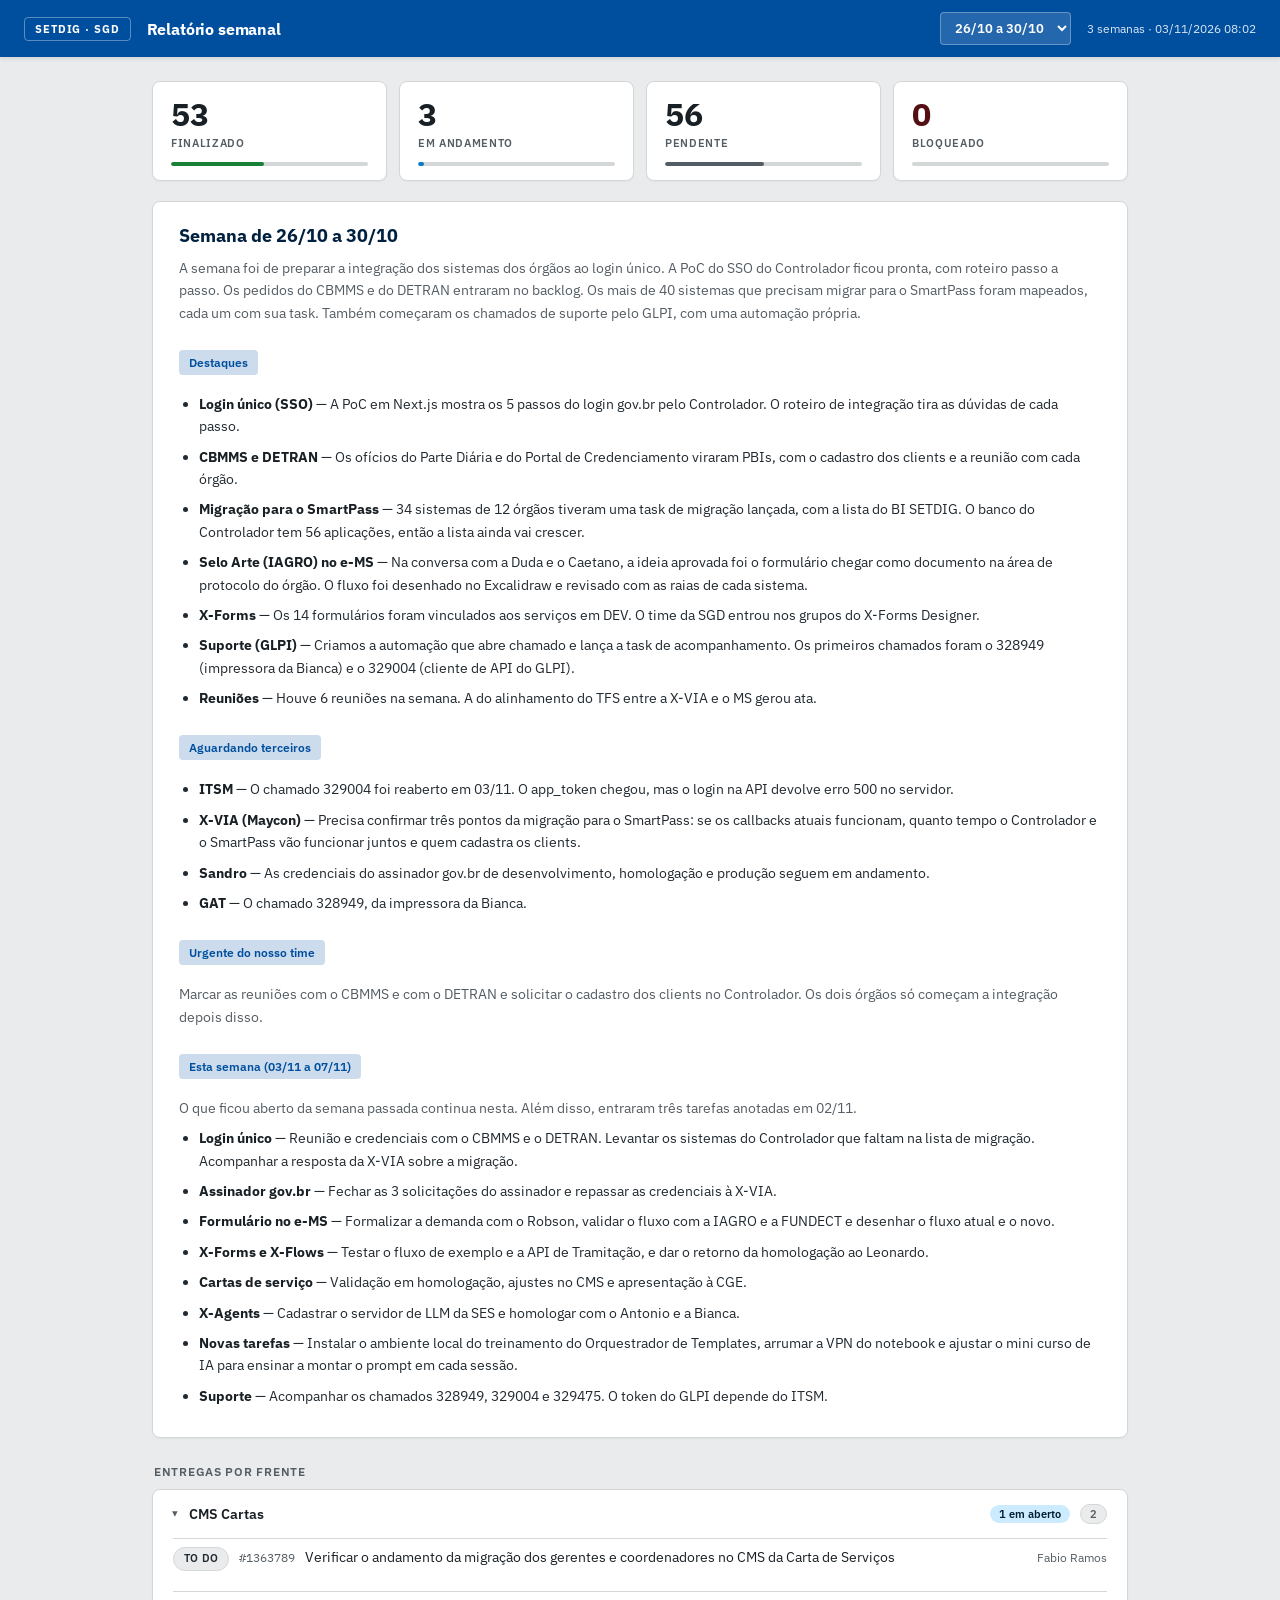
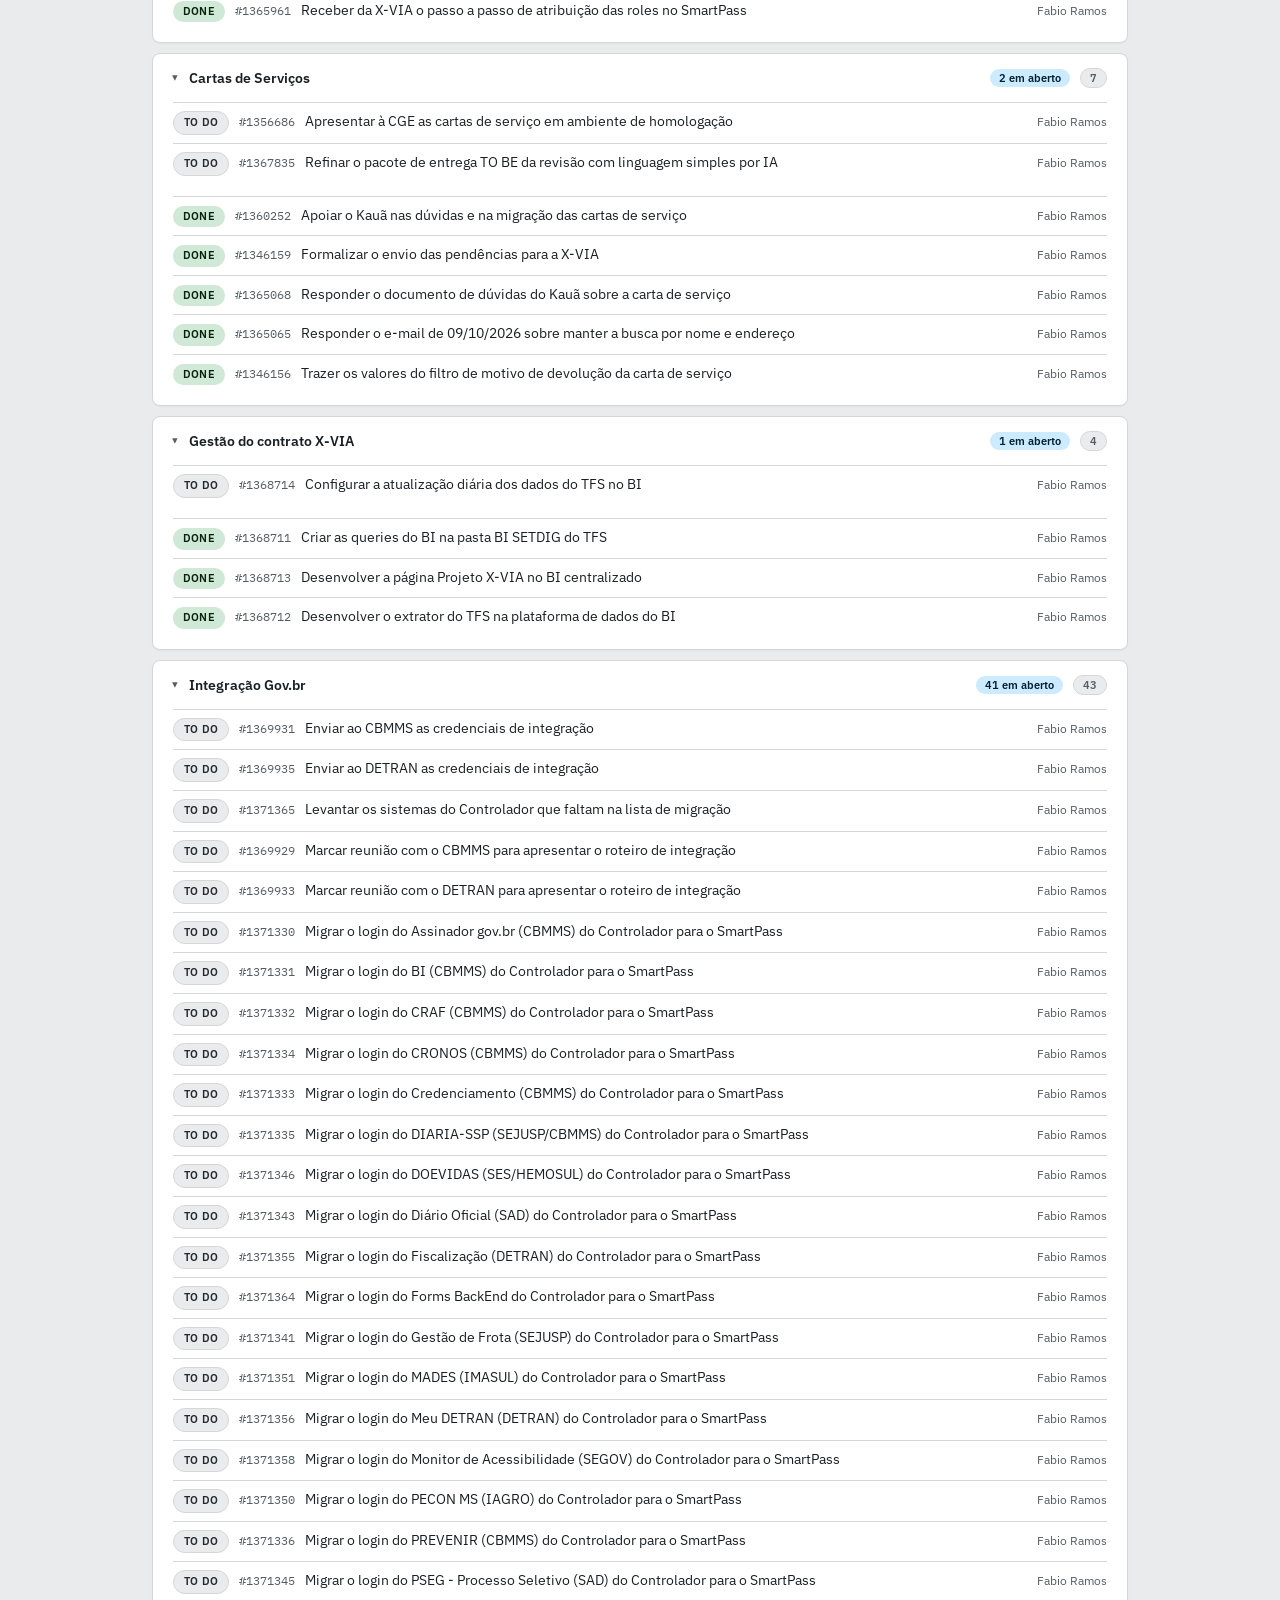
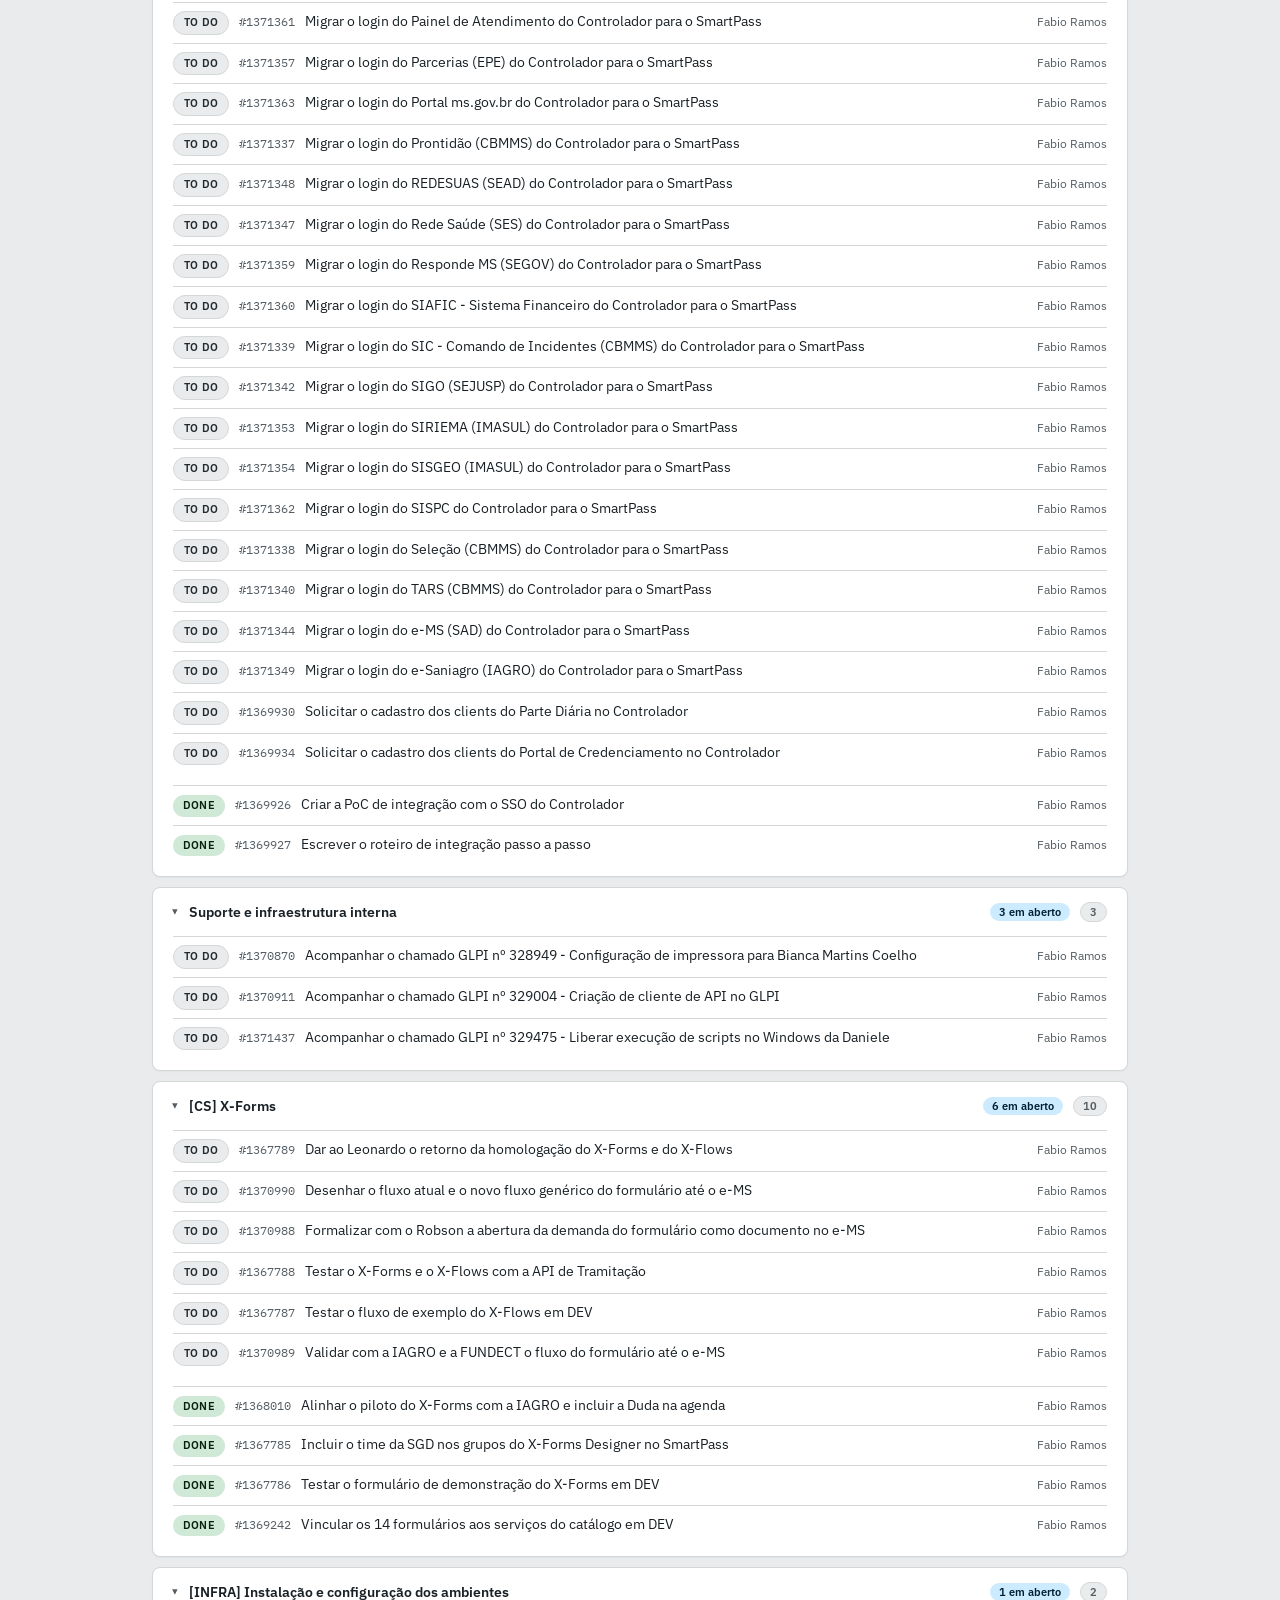
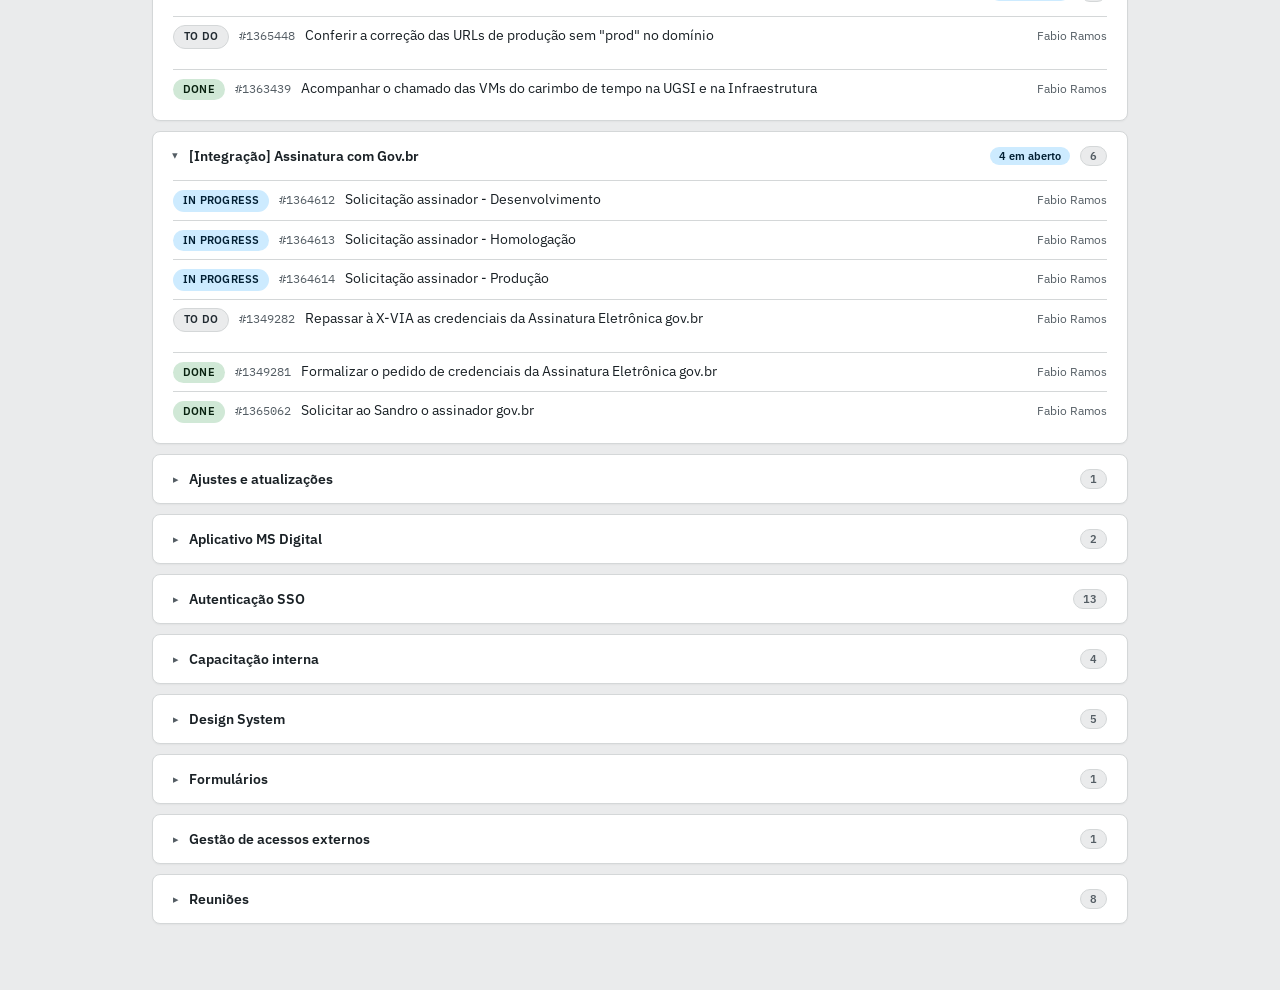
==== commit 79a38181: "chore: add the weekly report for 2026-10-30" ====
--- a/index.html
+++ b/index.html
@@ -21,7 +21,7 @@
 
 <main id="app"></main>
 
-<script>window.RELATORIO = /*DATA_START*/{"generated_at": "13/10/2026 07:58", "semanas": [{"arquivo": "2026-10-09", "periodo": "05/10 a 09/10", "stats": {"done": 17, "prog": 1, "todo": 6, "block": 0}, "bloqueios": [], "resumo_html": "<h1>Semana de 05/10 a 09/10</h1>\n<p>Semana de destravar acesso. O treinamento do SmartPass saiu do papel e foi até o fim, a UGSI\nrespondeu sobre os ambientes de desenvolvimento e homologação depois de três semanas, e o banco do\nCMS deixou de ser caixa-preta para a SETDIG.</p>\n<h2>Destaques</h2>\n<ul>\n<li><strong>Treinamento do SmartPass</strong> — partes 1 e 2 realizadas em 05 e 08/10, conduzidas pelo Leonardo\n  Siqueira. A X-VIA entregou as gravações, o roteiro de integração e a POC com os três exercícios,\n  tudo anexado no item do treinamento.</li>\n<li><strong>Acesso ao banco do CMS</strong> — chamado 0304266 aberto e atendido na mesma semana. As credenciais de\n  leitura do <code>db_xvia-cms</code> chegaram em 07/10.</li>\n<li><strong>Segurança dos ambientes</strong> — a UGSI fechou a questão aberta desde 17/09: desenvolvimento sai da\n  internet e passa a exigir VPN; homologação continua acessível por fora, mas sob regra de produção,\n  com MFA e dados só de teste.</li>\n<li><strong>Cartas de serviço</strong> — a planilha de pendências da migração foi entregue ao Victor Carnaval, e a\n  previsão de conclusão da migração foi levantada com a X-VIA.</li>\n<li><strong>FormFlow</strong> — os colaboradores da X-VIA entraram no Controlador e no FormFlow de homologação.</li>\n</ul>\n<h2>Aguardando terceiros</h2>\n<ul>\n<li><strong>X-VIA</strong> — definir quem corrige cada pendência da planilha de migração das cartas.</li>\n<li><strong>Equipe da Thereza</strong> — a governança do Design System passou a ser conduzida por ela. Enquanto não\n  sai, o acesso ao registry para órgão fora do grupo xvia segue sem solução, e o Corpo de Bombeiros\n  depende disso.</li>\n<li><strong>UGSI, Infraestrutura e X-VIA</strong> — aplicar o que foi decidido: VPN no ambiente de desenvolvimento\n  e MFA no de homologação. A decisão existe, a configuração não.</li>\n</ul>\n<h2>Urgente do nosso time</h2>\n<p>Marcar a reunião das áreas sobre o acesso a desenvolvimento e homologação. A X-VIA perde o acesso\npor fora assim que a regra for aplicada, e ninguém assumiu prazo para o túnel VPN que eles mesmos\nvão manter — sem isso, o time de desenvolvimento deles fica sem ambiente.</p>\n<p>Falta também testar a conexão ao banco do CMS e confirmar na prática que o usuário é somente\nleitura. O sufixo <code>_ro</code> no nome não é garantia de permissão.</p>", "frentes": [{"nome": "Cartas de Serviços", "itens": [{"id": "1360252", "tipo": "Task", "titulo": "Apoiar o Kauã nas dúvidas e na migração das cartas de serviço", "estado": "To Do", "bucket": "todo", "responsavel": "Fabio Ramos", "dias": 8}, {"id": "1359940", "tipo": "Task", "titulo": "Preencher na planilha as pendências das cartas de serviço para a migração", "estado": "Done", "bucket": "done", "responsavel": "Fabio Ramos", "dias": 8}, {"id": "1360737", "tipo": "Task", "titulo": "Verificar a previsão de conclusão da migração das cartas de serviço", "estado": "Done", "bucket": "done", "responsavel": "Fabio Ramos", "dias": 7}]}, {"nome": "Design System", "itens": [{"id": "1340717", "tipo": "Task", "titulo": "Definir a governança do Design System", "estado": "To Do", "bucket": "todo", "responsavel": "Fabio Ramos", "dias": 8}]}, {"nome": "Devolutivas XVia", "itens": [{"id": "1352973", "tipo": "Task", "titulo": "Levantar dúvidas do Roteiro de Integração do Smartpass Login para pauta do treinamento", "estado": "In Progress", "bucket": "prog", "responsavel": "Fabio Ramos", "dias": 5}]}, {"nome": "Formulários", "itens": [{"id": "1360251", "tipo": "Task", "titulo": "Levantar na reunião as APIs do FormFlow e a entrega de dados por banco", "estado": "To Do", "bucket": "todo", "responsavel": "Fabio Ramos", "dias": 8}, {"id": "1360659", "tipo": "Task", "titulo": "Incluir os colaboradores da X-VIA no Controlador e no FormFlow de homologação", "estado": "Done", "bucket": "done", "responsavel": "Fabio Ramos", "dias": 7}, {"id": "1360250", "tipo": "Task", "titulo": "Pedir ao Hugo e à Cris o contato com o Caetano para marcar a reunião", "estado": "Done", "bucket": "done", "responsavel": "Fabio Ramos", "dias": 7}]}, {"nome": "Gestão de acessos externos", "itens": [{"id": "1362377", "tipo": "Task", "titulo": "Marcar a reunião com todas as áreas sobre o acesso aos ambientes DEV e HOM", "estado": "To Do", "bucket": "todo", "responsavel": "Fabio Ramos", "dias": 4}, {"id": "1361077", "tipo": "Task", "titulo": "Abrir a solicitação de acesso de leitura ao banco do CMS para a equipe de DBA", "estado": "Done", "bucket": "done", "responsavel": "Fabio Ramos", "dias": 7}, {"id": "1351973", "tipo": "Task", "titulo": "Aguardar a decisão da Segurança sobre restringir as URLs de desenvolvimento e homologação", "estado": "Done", "bucket": "done", "responsavel": "Fabio Ramos", "dias": 4}, {"id": "1361078", "tipo": "Task", "titulo": "Receber as credenciais de leitura do banco do CMS pelo chamado 0304266", "estado": "Done", "bucket": "done", "responsavel": "Fabio Ramos", "dias": 6}]}, {"nome": "Treinamento", "itens": [{"id": "1360635", "tipo": "Task", "titulo": "Agendar com a X-VIA a parte prática do treinamento do SmartPass para executar a PoC", "estado": "To Do", "bucket": "todo", "responsavel": "Fabio Ramos", "dias": 7}, {"id": "1361921", "tipo": "Task", "titulo": "Responder o formulário de feedback do treinamento do SmartPass", "estado": "To Do", "bucket": "todo", "responsavel": "Fabio Ramos", "dias": 5}, {"id": "1361916", "tipo": "Task", "titulo": "05/10/2026 - Treinamento do SmartPass Login, parte 1", "estado": "Done", "bucket": "done", "responsavel": "Fabio Ramos", "dias": 5}, {"id": "1361754", "tipo": "Task", "titulo": "08/10/2026 - Treinamento do SmartPass Login, parte 2", "estado": "Done", "bucket": "done", "responsavel": "Fabio Ramos", "dias": 5}]}, {"nome": "Reuniões", "itens": [{"id": "1360633", "tipo": "Task", "titulo": "05/10/2026 - Treinamento do SmartPass Login: apresentação dos menus", "estado": "Done", "bucket": "done", "responsavel": "Fabio Ramos", "dias": 7}, {"id": "1360636", "tipo": "Task", "titulo": "05/10/2026 - Validação do TO BE da SEAD: APIs de consulta do CRAS e do Passe Livre", "estado": "Done", "bucket": "done", "responsavel": "Fabio Ramos", "dias": 7}, {"id": "1360672", "tipo": "Task", "titulo": "06/10/2026 - Alinhamento das carteirinhas do MS Digital", "estado": "Done", "bucket": "done", "responsavel": "Fabio Ramos", "dias": 7}, {"id": "1361498", "tipo": "Task", "titulo": "07/10/2026 - Alinhamento da API do Passe Livre Intermunicipal com a SEAD", "estado": "Done", "bucket": "done", "responsavel": "Fabio Ramos", "dias": 6}, {"id": "1361504", "tipo": "Task", "titulo": "07/10/2026 - Benchmarking intergovernamental PE-MS - LiS revisora de IA", "estado": "Done", "bucket": "done", "responsavel": "Fabio Ramos", "dias": 6}, {"id": "1361501", "tipo": "Task", "titulo": "07/10/2026 - Validação TO BE dos serviços de delegacias", "estado": "Done", "bucket": "done", "responsavel": "Fabio Ramos", "dias": 6}, {"id": "1362374", "tipo": "Task", "titulo": "09/10/2026 - Ponto de controle do Projeto MS", "estado": "Done", "bucket": "done", "responsavel": "Fabio Ramos", "dias": 4}, {"id": "1362373", "tipo": "Task", "titulo": "09/10/2026 - Reunião com a SED", "estado": "Done", "bucket": "done", "responsavel": "Fabio Ramos", "dias": 4}]}]}, {"arquivo": "2026-09-04", "periodo": "31/08 a 04/09", "stats": {"done": 35, "prog": 3, "todo": 2, "block": 0}, "bloqueios": [], "resumo_html": "<h1>Semana de 31/08 a 04/09</h1>\n<p>40 itens meus mudaram de estado: 35 finalizados, 3 em andamento, 2 pendentes.</p>\n<h2>O que entregou</h2>\n<ul>\n<li><strong>Documentos do MS Digital</strong> — os 9 documentos que o app já entrega, levantados com exemplo de\n  cada carteira e os dados do cidadão tarjados.</li>\n<li><strong>Carta de serviço</strong> — pacote de entrega TO BE aberto com as 6 pendências da reunião do CMS, e\n  3 regras do fluxo de aprovação fechadas.</li>\n<li><strong>JUCEMS</strong> — volumetria das 20 cartas do órgão levantada e respondida no mesmo dia do pedido.</li>\n<li><strong>Acessos</strong> — 2 chamados abertos: leitura no banco da EDS (268765) e restrição de acesso externo\n  de dev e homologação (270667).</li>\n</ul>\n<h2>Aguardando terceiros</h2>\n<ul>\n<li><strong>DBA</strong> — usuário de leitura no banco da EDS, chamado 268765.</li>\n<li><strong>Infraestrutura</strong> — restrição de acesso externo, incidente 270667.</li>\n<li><strong>X-VIA</strong> — causa do 404 no endpoint de municípios da carteirinha de estudante.</li>\n</ul>\n<h2>Reuniões</h2>\n<p>4 na semana, duas delas no mesmo dia (03/09): pendências do CMS, alinhamento das apresentações dos\nmódulos, dúvidas do CMS da carta de serviço e treinamento de X-flows e X-forms.</p>\n<h2>Urgente</h2>\n<p>Fechar a nomenclatura dos perfis do CMS. Enquanto os nomes não fecham, as regras de aprovação e\nrevisão não têm como ser escritas no pacote de entrega.</p>", "frentes": [{"nome": "Cartas de Serviços", "itens": [{"id": "1346156", "tipo": "Task", "titulo": "Trazer os valores do filtro de motivo de devolução da carta de serviço", "estado": "In Progress", "bucket": "prog", "responsavel": "Fabio Ramos", "dias": 39}, {"id": "1346159", "tipo": "Task", "titulo": "Formalizar o envio das pendências para a X-VIA", "estado": "To Do", "bucket": "todo", "responsavel": "Fabio Ramos", "dias": 42}, {"id": "1346155", "tipo": "Task", "titulo": "Corrigir e formalizar os termos dos nomes dos perfis", "estado": "Done", "bucket": "done", "responsavel": "Fabio Ramos", "dias": 39}, {"id": "1347391", "tipo": "Task", "titulo": "Definir a regra de cancelamento do pedido de aprovação da carta", "estado": "Done", "bucket": "done", "responsavel": "Fabio Ramos", "dias": 39}, {"id": "1347390", "tipo": "Task", "titulo": "Definir a regra que bloqueia nova versão durante o pedido de aprovação", "estado": "Done", "bucket": "done", "responsavel": "Fabio Ramos", "dias": 39}, {"id": "1346699", "tipo": "Task", "titulo": "Formalizar o alinhamento do protótipo UX da tela de Avaliação de Serviço com a X-VIA", "estado": "Done", "bucket": "done", "responsavel": "Fabio Ramos", "dias": 41}, {"id": "1346162", "tipo": "Task", "titulo": "Formalizar o envio do pacote de entrega da carta de serviço", "estado": "Done", "bucket": "done", "responsavel": "Fabio Ramos", "dias": 42}, {"id": "1346846", "tipo": "Task", "titulo": "Formalizar por e-mail o envio dos dados de acesso à JUCEMS", "estado": "Done", "bucket": "done", "responsavel": "Fabio Ramos", "dias": 41}, {"id": "1346160", "tipo": "Task", "titulo": "Gerar o pacote de entrega da carta de serviço", "estado": "Done", "bucket": "done", "responsavel": "Fabio Ramos", "dias": 42}, {"id": "1347393", "tipo": "Task", "titulo": "Levantar o registro de login e logout no CMS", "estado": "Done", "bucket": "done", "responsavel": "Fabio Ramos", "dias": 39}, {"id": "1346845", "tipo": "Task", "titulo": "Levantar o volume de acesso às cartas de serviço da JUCEMS", "estado": "Done", "bucket": "done", "responsavel": "Fabio Ramos", "dias": 41}, {"id": "1346153", "tipo": "Task", "titulo": "Passar o select de custos da carta de serviço", "estado": "Done", "bucket": "done", "responsavel": "Fabio Ramos", "dias": 39}, {"id": "1346161", "tipo": "Task", "titulo": "Validar o pacote de entrega com o time da SGD", "estado": "Done", "bucket": "done", "responsavel": "Fabio Ramos", "dias": 42}]}, {"nome": "Design System", "itens": [{"id": "1340716", "tipo": "Task", "titulo": "Obter da X-VIA o repositório e a publicação do Storybook", "estado": "To Do", "bucket": "todo", "responsavel": "Fabio Ramos", "dias": 41}]}, {"nome": "Formulários", "itens": [{"id": "1343791", "tipo": "Task", "titulo": "Verificar com a Infraestrutura a alteração no N8N e os eventos dos pods no Argo", "estado": "In Progress", "bucket": "prog", "responsavel": "Fabio Ramos", "dias": 43}, {"id": "1343790", "tipo": "Task", "titulo": "Levantar com a EDS a causa da falha no carregamento de municípios", "estado": "Done", "bucket": "done", "responsavel": "Fabio Ramos", "dias": 43}]}, {"nome": "Gestão de acessos externos", "itens": [{"id": "1346674", "tipo": "Task", "titulo": "Elaborar o dicionário de dados das tabelas que a X-VIA precisa acessar", "estado": "In Progress", "bucket": "prog", "responsavel": "Fabio Ramos", "dias": 40}, {"id": "1343782", "tipo": "Task", "titulo": "Abrir o chamado de acesso de leitura ao banco de dados no GLPI", "estado": "Done", "bucket": "done", "responsavel": "Fabio Ramos", "dias": 43}, {"id": "1346354", "tipo": "Task", "titulo": "Abrir o incidente de restrição de acesso externo para a equipe de Infraestrutura", "estado": "Done", "bucket": "done", "responsavel": "Fabio Ramos", "dias": 40}, {"id": "1343745", "tipo": "Task", "titulo": "Aguardar a decisão da Maria Eduarda ou do Galev sobre os próximos passos", "estado": "Done", "bucket": "done", "responsavel": "Fabio Ramos", "dias": 39}, {"id": "1343744", "tipo": "Task", "titulo": "Levantar com a EDS os impactos do incidente nas aplicações", "estado": "Done", "bucket": "done", "responsavel": "Fabio Ramos", "dias": 43}, {"id": "1343740", "tipo": "Task", "titulo": "Levantar com o Maycon a necessidade de usuário de leitura no banco da EDS", "estado": "Done", "bucket": "done", "responsavel": "Fabio Ramos", "dias": 43}, {"id": "1343742", "tipo": "Task", "titulo": "Levantar os dados exigidos pelo DBA para liberar a consulta", "estado": "Done", "bucket": "done", "responsavel": "Fabio Ramos", "dias": 43}, {"id": "1346355", "tipo": "Task", "titulo": "Notificar o grupo da X-VIA sobre a restrição de acesso externo", "estado": "Done", "bucket": "done", "responsavel": "Fabio Ramos", "dias": 40}, {"id": "1343743", "tipo": "Task", "titulo": "Obter com o Maycon o IP da máquina e o nome dos bancos", "estado": "Done", "bucket": "done", "responsavel": "Fabio Ramos", "dias": 43}, {"id": "1343741", "tipo": "Task", "titulo": "Validar com a equipe de DBA a liberação do usuário de leitura", "estado": "Done", "bucket": "done", "responsavel": "Fabio Ramos", "dias": 43}]}, {"nome": "Aplicativo MS Digital", "itens": [{"id": "1343824", "tipo": "Task", "titulo": "Levantar a Carteira do Visitante — OPORTUNIDADE para o novo aplicativo", "estado": "Done", "bucket": "done", "responsavel": "Fabio Ramos", "dias": 39}, {"id": "1343822", "tipo": "Task", "titulo": "Levantar o exemplo da CIPTEA no aplicativo", "estado": "Done", "bucket": "done", "responsavel": "Fabio Ramos", "dias": 39}, {"id": "1343821", "tipo": "Task", "titulo": "Levantar o exemplo da Carteira Desportiva no aplicativo", "estado": "Done", "bucket": "done", "responsavel": "Fabio Ramos", "dias": 39}, {"id": "1343818", "tipo": "Task", "titulo": "Levantar o exemplo da Carteira Funcional no aplicativo", "estado": "Done", "bucket": "done", "responsavel": "Fabio Ramos", "dias": 39}, {"id": "1343823", "tipo": "Task", "titulo": "Levantar o exemplo da Carteira Passe Intermunicipal no aplicativo", "estado": "Done", "bucket": "done", "responsavel": "Fabio Ramos", "dias": 39}, {"id": "1343817", "tipo": "Task", "titulo": "Levantar o exemplo da Carteira de Pesca no aplicativo", "estado": "Done", "bucket": "done", "responsavel": "Fabio Ramos", "dias": 43}, {"id": "1343815", "tipo": "Task", "titulo": "Levantar o exemplo da Carteira de Vacinação no aplicativo", "estado": "Done", "bucket": "done", "responsavel": "Fabio Ramos", "dias": 39}, {"id": "1343816", "tipo": "Task", "titulo": "Levantar o exemplo da Carteira do Doador no aplicativo", "estado": "Done", "bucket": "done", "responsavel": "Fabio Ramos", "dias": 39}, {"id": "1343820", "tipo": "Task", "titulo": "Levantar o exemplo da Carteira do Estudante no aplicativo", "estado": "Done", "bucket": "done", "responsavel": "Fabio Ramos", "dias": 43}, {"id": "1343814", "tipo": "Task", "titulo": "Levantar o exemplo do Cartão SUS no aplicativo", "estado": "Done", "bucket": "done", "responsavel": "Fabio Ramos", "dias": 39}]}, {"nome": "Reuniões", "itens": [{"id": "1346135", "tipo": "Task", "titulo": "01/09/2026 - Pendências do CMS", "estado": "Done", "bucket": "done", "responsavel": "Fabio Ramos", "dias": 42}, {"id": "1346601", "tipo": "Task", "titulo": "02/09/2026 - Alinhamento das apresentações dos módulos para a X-VIA", "estado": "Done", "bucket": "done", "responsavel": "Fabio Ramos", "dias": 41}, {"id": "1347387", "tipo": "Task", "titulo": "03/09/2026 - Dúvidas do CMS da carta de serviços", "estado": "Done", "bucket": "done", "responsavel": "Fabio Ramos", "dias": 40}, {"id": "1346714", "tipo": "Task", "titulo": "03/09/2026 - Treinamento X-flows e X-forms", "estado": "Done", "bucket": "done", "responsavel": "Fabio Ramos", "dias": 40}]}]}]}/*DATA_END*/;</script>
+<script>window.RELATORIO = /*DATA_START*/{"generated_at": "03/11/2026 08:02", "semanas": [{"arquivo": "2026-10-30", "periodo": "26/10 a 30/10", "stats": {"done": 53, "prog": 3, "todo": 56, "block": 0}, "bloqueios": [], "resumo_html": "<h1>Semana de 26/10 a 30/10</h1>\n<p>A semana foi de preparar a integração dos sistemas dos órgãos ao login único. A PoC do SSO do Controlador ficou pronta, com roteiro passo a passo. Os pedidos do CBMMS e do DETRAN entraram no backlog. Os mais de 40 sistemas que precisam migrar para o SmartPass foram mapeados, cada um com sua task. Também começaram os chamados de suporte pelo GLPI, com uma automação própria.</p>\n<h2>Destaques</h2>\n<ul>\n<li><strong>Login único (SSO)</strong> — A PoC em Next.js mostra os 5 passos do login gov.br pelo Controlador. O roteiro de integração tira as dúvidas de cada passo.</li>\n<li><strong>CBMMS e DETRAN</strong> — Os ofícios do Parte Diária e do Portal de Credenciamento viraram PBIs, com o cadastro dos clients e a reunião com cada órgão.</li>\n<li><strong>Migração para o SmartPass</strong> — 34 sistemas de 12 órgãos tiveram uma task de migração lançada, com a lista do BI SETDIG. O banco do Controlador tem 56 aplicações, então a lista ainda vai crescer.</li>\n<li><strong>Selo Arte (IAGRO) no e-MS</strong> — Na conversa com a Duda e o Caetano, a ideia aprovada foi o formulário chegar como documento na área de protocolo do órgão. O fluxo foi desenhado no Excalidraw e revisado com as raias de cada sistema.</li>\n<li><strong>X-Forms</strong> — Os 14 formulários foram vinculados aos serviços em DEV. O time da SGD entrou nos grupos do X-Forms Designer.</li>\n<li><strong>Suporte (GLPI)</strong> — Criamos a automação que abre chamado e lança a task de acompanhamento. Os primeiros chamados foram o 328949 (impressora da Bianca) e o 329004 (cliente de API do GLPI).</li>\n<li><strong>Reuniões</strong> — Houve 6 reuniões na semana. A do alinhamento do TFS entre a X-VIA e o MS gerou ata.</li>\n</ul>\n<h2>Aguardando terceiros</h2>\n<ul>\n<li><strong>ITSM</strong> — O chamado 329004 foi reaberto em 03/11. O app_token chegou, mas o login na API devolve erro 500 no servidor.</li>\n<li><strong>X-VIA (Maycon)</strong> — Precisa confirmar três pontos da migração para o SmartPass: se os callbacks atuais funcionam, quanto tempo o Controlador e o SmartPass vão funcionar juntos e quem cadastra os clients.</li>\n<li><strong>Sandro</strong> — As credenciais do assinador gov.br de desenvolvimento, homologação e produção seguem em andamento.</li>\n<li><strong>GAT</strong> — O chamado 328949, da impressora da Bianca.</li>\n</ul>\n<h2>Urgente do nosso time</h2>\n<p>Marcar as reuniões com o CBMMS e com o DETRAN e solicitar o cadastro dos clients no Controlador. Os dois órgãos só começam a integração depois disso.</p>\n<h2>Esta semana (03/11 a 07/11)</h2>\n<p>O que ficou aberto da semana passada continua nesta. Além disso, entraram três tarefas anotadas em 02/11.</p>\n<ul>\n<li><strong>Login único</strong> — Reunião e credenciais com o CBMMS e o DETRAN. Levantar os sistemas do Controlador que faltam na lista de migração. Acompanhar a resposta da X-VIA sobre a migração.</li>\n<li><strong>Assinador gov.br</strong> — Fechar as 3 solicitações do assinador e repassar as credenciais à X-VIA.</li>\n<li><strong>Formulário no e-MS</strong> — Formalizar a demanda com o Robson, validar o fluxo com a IAGRO e a FUNDECT e desenhar o fluxo atual e o novo.</li>\n<li><strong>X-Forms e X-Flows</strong> — Testar o fluxo de exemplo e a API de Tramitação, e dar o retorno da homologação ao Leonardo.</li>\n<li><strong>Cartas de serviço</strong> — Validação em homologação, ajustes no CMS e apresentação à CGE.</li>\n<li><strong>X-Agents</strong> — Cadastrar o servidor de LLM da SES e homologar com o Antonio e a Bianca.</li>\n<li><strong>Novas tarefas</strong> — Instalar o ambiente local do treinamento do Orquestrador de Templates, arrumar a VPN do notebook e ajustar o mini curso de IA para ensinar a montar o prompt em cada sessão.</li>\n<li><strong>Suporte</strong> — Acompanhar os chamados 328949, 329004 e 329475. O token do GLPI depende do ITSM.</li>\n</ul>", "frentes": [{"nome": "CMS Cartas", "itens": [{"id": "1363789", "tipo": "Task", "titulo": "Verificar o andamento da migração dos gerentes e coordenadores no CMS da Carta de Serviços", "estado": "To Do", "bucket": "todo", "responsavel": "Fabio Ramos", "dias": 6}, {"id": "1365961", "tipo": "Task", "titulo": "Receber da X-VIA o passo a passo de atribuição das roles no SmartPass", "estado": "Done", "bucket": "done", "responsavel": "Fabio Ramos", "dias": 7}]}, {"nome": "Cartas de Serviços", "itens": [{"id": "1356686", "tipo": "Task", "titulo": "Apresentar à CGE as cartas de serviço em ambiente de homologação", "estado": "To Do", "bucket": "todo", "responsavel": "Fabio Ramos", "dias": 7}, {"id": "1367835", "tipo": "Task", "titulo": "Refinar o pacote de entrega TO BE da revisão com linguagem simples por IA", "estado": "To Do", "bucket": "todo", "responsavel": "Fabio Ramos", "dias": 8}, {"id": "1360252", "tipo": "Task", "titulo": "Apoiar o Kauã nas dúvidas e na migração das cartas de serviço", "estado": "Done", "bucket": "done", "responsavel": "Fabio Ramos", "dias": 8}, {"id": "1346159", "tipo": "Task", "titulo": "Formalizar o envio das pendências para a X-VIA", "estado": "Done", "bucket": "done", "responsavel": "Fabio Ramos", "dias": 8}, {"id": "1365068", "tipo": "Task", "titulo": "Responder o documento de dúvidas do Kauã sobre a carta de serviço", "estado": "Done", "bucket": "done", "responsavel": "Fabio Ramos", "dias": 8}, {"id": "1365065", "tipo": "Task", "titulo": "Responder o e-mail de 09/10/2026 sobre manter a busca por nome e endereço", "estado": "Done", "bucket": "done", "responsavel": "Fabio Ramos", "dias": 7}, {"id": "1346156", "tipo": "Task", "titulo": "Trazer os valores do filtro de motivo de devolução da carta de serviço", "estado": "Done", "bucket": "done", "responsavel": "Fabio Ramos", "dias": 8}]}, {"nome": "Gestão do contrato X-VIA", "itens": [{"id": "1368714", "tipo": "Task", "titulo": "Configurar a atualização diária dos dados do TFS no BI", "estado": "To Do", "bucket": "todo", "responsavel": "Fabio Ramos", "dias": 8}, {"id": "1368711", "tipo": "Task", "titulo": "Criar as queries do BI na pasta BI SETDIG do TFS", "estado": "Done", "bucket": "done", "responsavel": "Fabio Ramos", "dias": 7}, {"id": "1368713", "tipo": "Task", "titulo": "Desenvolver a página Projeto X-VIA no BI centralizado", "estado": "Done", "bucket": "done", "responsavel": "Fabio Ramos", "dias": 7}, {"id": "1368712", "tipo": "Task", "titulo": "Desenvolver o extrator do TFS na plataforma de dados do BI", "estado": "Done", "bucket": "done", "responsavel": "Fabio Ramos", "dias": 7}]}, {"nome": "Integração Gov.br", "itens": [{"id": "1369931", "tipo": "Task", "titulo": "Enviar ao CBMMS as credenciais de integração", "estado": "To Do", "bucket": "todo", "responsavel": "Fabio Ramos", "dias": 6}, {"id": "1369935", "tipo": "Task", "titulo": "Enviar ao DETRAN as credenciais de integração", "estado": "To Do", "bucket": "todo", "responsavel": "Fabio Ramos", "dias": 6}, {"id": "1371365", "tipo": "Task", "titulo": "Levantar os sistemas do Controlador que faltam na lista de migração", "estado": "To Do", "bucket": "todo", "responsavel": "Fabio Ramos", "dias": 5}, {"id": "1369929", "tipo": "Task", "titulo": "Marcar reunião com o CBMMS para apresentar o roteiro de integração", "estado": "To Do", "bucket": "todo", "responsavel": "Fabio Ramos", "dias": 6}, {"id": "1369933", "tipo": "Task", "titulo": "Marcar reunião com o DETRAN para apresentar o roteiro de integração", "estado": "To Do", "bucket": "todo", "responsavel": "Fabio Ramos", "dias": 6}, {"id": "1371330", "tipo": "Task", "titulo": "Migrar o login do Assinador gov.br (CBMMS) do Controlador para o SmartPass", "estado": "To Do", "bucket": "todo", "responsavel": "Fabio Ramos", "dias": 5}, {"id": "1371331", "tipo": "Task", "titulo": "Migrar o login do BI (CBMMS) do Controlador para o SmartPass", "estado": "To Do", "bucket": "todo", "responsavel": "Fabio Ramos", "dias": 5}, {"id": "1371332", "tipo": "Task", "titulo": "Migrar o login do CRAF (CBMMS) do Controlador para o SmartPass", "estado": "To Do", "bucket": "todo", "responsavel": "Fabio Ramos", "dias": 5}, {"id": "1371334", "tipo": "Task", "titulo": "Migrar o login do CRONOS (CBMMS) do Controlador para o SmartPass", "estado": "To Do", "bucket": "todo", "responsavel": "Fabio Ramos", "dias": 5}, {"id": "1371333", "tipo": "Task", "titulo": "Migrar o login do Credenciamento (CBMMS) do Controlador para o SmartPass", "estado": "To Do", "bucket": "todo", "responsavel": "Fabio Ramos", "dias": 5}, {"id": "1371335", "tipo": "Task", "titulo": "Migrar o login do DIARIA-SSP (SEJUSP/CBMMS) do Controlador para o SmartPass", "estado": "To Do", "bucket": "todo", "responsavel": "Fabio Ramos", "dias": 5}, {"id": "1371346", "tipo": "Task", "titulo": "Migrar o login do DOEVIDAS (SES/HEMOSUL) do Controlador para o SmartPass", "estado": "To Do", "bucket": "todo", "responsavel": "Fabio Ramos", "dias": 5}, {"id": "1371343", "tipo": "Task", "titulo": "Migrar o login do Diário Oficial (SAD) do Controlador para o SmartPass", "estado": "To Do", "bucket": "todo", "responsavel": "Fabio Ramos", "dias": 5}, {"id": "1371355", "tipo": "Task", "titulo": "Migrar o login do Fiscalização (DETRAN) do Controlador para o SmartPass", "estado": "To Do", "bucket": "todo", "responsavel": "Fabio Ramos", "dias": 5}, {"id": "1371364", "tipo": "Task", "titulo": "Migrar o login do Forms BackEnd do Controlador para o SmartPass", "estado": "To Do", "bucket": "todo", "responsavel": "Fabio Ramos", "dias": 5}, {"id": "1371341", "tipo": "Task", "titulo": "Migrar o login do Gestão de Frota (SEJUSP) do Controlador para o SmartPass", "estado": "To Do", "bucket": "todo", "responsavel": "Fabio Ramos", "dias": 5}, {"id": "1371351", "tipo": "Task", "titulo": "Migrar o login do MADES (IMASUL) do Controlador para o SmartPass", "estado": "To Do", "bucket": "todo", "responsavel": "Fabio Ramos", "dias": 5}, {"id": "1371356", "tipo": "Task", "titulo": "Migrar o login do Meu DETRAN (DETRAN) do Controlador para o SmartPass", "estado": "To Do", "bucket": "todo", "responsavel": "Fabio Ramos", "dias": 5}, {"id": "1371358", "tipo": "Task", "titulo": "Migrar o login do Monitor de Acessibilidade (SEGOV) do Controlador para o SmartPass", "estado": "To Do", "bucket": "todo", "responsavel": "Fabio Ramos", "dias": 5}, {"id": "1371350", "tipo": "Task", "titulo": "Migrar o login do PECON MS (IAGRO) do Controlador para o SmartPass", "estado": "To Do", "bucket": "todo", "responsavel": "Fabio Ramos", "dias": 5}, {"id": "1371336", "tipo": "Task", "titulo": "Migrar o login do PREVENIR (CBMMS) do Controlador para o SmartPass", "estado": "To Do", "bucket": "todo", "responsavel": "Fabio Ramos", "dias": 5}, {"id": "1371345", "tipo": "Task", "titulo": "Migrar o login do PSEG - Processo Seletivo (SAD) do Controlador para o SmartPass", "estado": "To Do", "bucket": "todo", "responsavel": "Fabio Ramos", "dias": 5}, {"id": "1371361", "tipo": "Task", "titulo": "Migrar o login do Painel de Atendimento do Controlador para o SmartPass", "estado": "To Do", "bucket": "todo", "responsavel": "Fabio Ramos", "dias": 5}, {"id": "1371357", "tipo": "Task", "titulo": "Migrar o login do Parcerias (EPE) do Controlador para o SmartPass", "estado": "To Do", "bucket": "todo", "responsavel": "Fabio Ramos", "dias": 5}, {"id": "1371363", "tipo": "Task", "titulo": "Migrar o login do Portal ms.gov.br do Controlador para o SmartPass", "estado": "To Do", "bucket": "todo", "responsavel": "Fabio Ramos", "dias": 5}, {"id": "1371337", "tipo": "Task", "titulo": "Migrar o login do Prontidão (CBMMS) do Controlador para o SmartPass", "estado": "To Do", "bucket": "todo", "responsavel": "Fabio Ramos", "dias": 5}, {"id": "1371348", "tipo": "Task", "titulo": "Migrar o login do REDESUAS (SEAD) do Controlador para o SmartPass", "estado": "To Do", "bucket": "todo", "responsavel": "Fabio Ramos", "dias": 5}, {"id": "1371347", "tipo": "Task", "titulo": "Migrar o login do Rede Saúde (SES) do Controlador para o SmartPass", "estado": "To Do", "bucket": "todo", "responsavel": "Fabio Ramos", "dias": 5}, {"id": "1371359", "tipo": "Task", "titulo": "Migrar o login do Responde MS (SEGOV) do Controlador para o SmartPass", "estado": "To Do", "bucket": "todo", "responsavel": "Fabio Ramos", "dias": 5}, {"id": "1371360", "tipo": "Task", "titulo": "Migrar o login do SIAFIC - Sistema Financeiro do Controlador para o SmartPass", "estado": "To Do", "bucket": "todo", "responsavel": "Fabio Ramos", "dias": 5}, {"id": "1371339", "tipo": "Task", "titulo": "Migrar o login do SIC - Comando de Incidentes (CBMMS) do Controlador para o SmartPass", "estado": "To Do", "bucket": "todo", "responsavel": "Fabio Ramos", "dias": 5}, {"id": "1371342", "tipo": "Task", "titulo": "Migrar o login do SIGO (SEJUSP) do Controlador para o SmartPass", "estado": "To Do", "bucket": "todo", "responsavel": "Fabio Ramos", "dias": 5}, {"id": "1371353", "tipo": "Task", "titulo": "Migrar o login do SIRIEMA (IMASUL) do Controlador para o SmartPass", "estado": "To Do", "bucket": "todo", "responsavel": "Fabio Ramos", "dias": 5}, {"id": "1371354", "tipo": "Task", "titulo": "Migrar o login do SISGEO (IMASUL) do Controlador para o SmartPass", "estado": "To Do", "bucket": "todo", "responsavel": "Fabio Ramos", "dias": 5}, {"id": "1371362", "tipo": "Task", "titulo": "Migrar o login do SISPC do Controlador para o SmartPass", "estado": "To Do", "bucket": "todo", "responsavel": "Fabio Ramos", "dias": 5}, {"id": "1371338", "tipo": "Task", "titulo": "Migrar o login do Seleção (CBMMS) do Controlador para o SmartPass", "estado": "To Do", "bucket": "todo", "responsavel": "Fabio Ramos", "dias": 5}, {"id": "1371340", "tipo": "Task", "titulo": "Migrar o login do TARS (CBMMS) do Controlador para o SmartPass", "estado": "To Do", "bucket": "todo", "responsavel": "Fabio Ramos", "dias": 5}, {"id": "1371344", "tipo": "Task", "titulo": "Migrar o login do e-MS (SAD) do Controlador para o SmartPass", "estado": "To Do", "bucket": "todo", "responsavel": "Fabio Ramos", "dias": 5}, {"id": "1371349", "tipo": "Task", "titulo": "Migrar o login do e-Saniagro (IAGRO) do Controlador para o SmartPass", "estado": "To Do", "bucket": "todo", "responsavel": "Fabio Ramos", "dias": 5}, {"id": "1369930", "tipo": "Task", "titulo": "Solicitar o cadastro dos clients do Parte Diária no Controlador", "estado": "To Do", "bucket": "todo", "responsavel": "Fabio Ramos", "dias": 6}, {"id": "1369934", "tipo": "Task", "titulo": "Solicitar o cadastro dos clients do Portal de Credenciamento no Controlador", "estado": "To Do", "bucket": "todo", "responsavel": "Fabio Ramos", "dias": 6}, {"id": "1369926", "tipo": "Task", "titulo": "Criar a PoC de integração com o SSO do Controlador", "estado": "Done", "bucket": "done", "responsavel": "Fabio Ramos", "dias": 5}, {"id": "1369927", "tipo": "Task", "titulo": "Escrever o roteiro de integração passo a passo", "estado": "Done", "bucket": "done", "responsavel": "Fabio Ramos", "dias": 5}]}, {"nome": "Suporte e infraestrutura interna", "itens": [{"id": "1370870", "tipo": "Task", "titulo": "Acompanhar o chamado GLPI nº 328949 - Configuração de impressora para Bianca Martins Coelho", "estado": "To Do", "bucket": "todo", "responsavel": "Fabio Ramos", "dias": 5}, {"id": "1370911", "tipo": "Task", "titulo": "Acompanhar o chamado GLPI nº 329004 - Criação de cliente de API no GLPI", "estado": "To Do", "bucket": "todo", "responsavel": "Fabio Ramos", "dias": 5}, {"id": "1371437", "tipo": "Task", "titulo": "Acompanhar o chamado GLPI nº 329475 - Liberar execução de scripts no Windows da Daniele", "estado": "To Do", "bucket": "todo", "responsavel": "Fabio Ramos", "dias": 5}]}, {"nome": "[CS] X-Forms", "itens": [{"id": "1367789", "tipo": "Task", "titulo": "Dar ao Leonardo o retorno da homologação do X-Forms e do X-Flows", "estado": "To Do", "bucket": "todo", "responsavel": "Fabio Ramos", "dias": 8}, {"id": "1370990", "tipo": "Task", "titulo": "Desenhar o fluxo atual e o novo fluxo genérico do formulário até o e-MS", "estado": "To Do", "bucket": "todo", "responsavel": "Fabio Ramos", "dias": 5}, {"id": "1370988", "tipo": "Task", "titulo": "Formalizar com o Robson a abertura da demanda do formulário como documento no e-MS", "estado": "To Do", "bucket": "todo", "responsavel": "Fabio Ramos", "dias": 5}, {"id": "1367788", "tipo": "Task", "titulo": "Testar o X-Forms e o X-Flows com a API de Tramitação", "estado": "To Do", "bucket": "todo", "responsavel": "Fabio Ramos", "dias": 8}, {"id": "1367787", "tipo": "Task", "titulo": "Testar o fluxo de exemplo do X-Flows em DEV", "estado": "To Do", "bucket": "todo", "responsavel": "Fabio Ramos", "dias": 8}, {"id": "1370989", "tipo": "Task", "titulo": "Validar com a IAGRO e a FUNDECT o fluxo do formulário até o e-MS", "estado": "To Do", "bucket": "todo", "responsavel": "Fabio Ramos", "dias": 5}, {"id": "1368010", "tipo": "Task", "titulo": "Alinhar o piloto do X-Forms com a IAGRO e incluir a Duda na agenda", "estado": "Done", "bucket": "done", "responsavel": "Fabio Ramos", "dias": 5}, {"id": "1367785", "tipo": "Task", "titulo": "Incluir o time da SGD nos grupos do X-Forms Designer no SmartPass", "estado": "Done", "bucket": "done", "responsavel": "Fabio Ramos", "dias": 7}, {"id": "1367786", "tipo": "Task", "titulo": "Testar o formulário de demonstração do X-Forms em DEV", "estado": "Done", "bucket": "done", "responsavel": "Fabio Ramos", "dias": 7}, {"id": "1369242", "tipo": "Task", "titulo": "Vincular os 14 formulários aos serviços do catálogo em DEV", "estado": "Done", "bucket": "done", "responsavel": "Fabio Ramos", "dias": 7}]}, {"nome": "[INFRA] Instalação e configuração dos ambientes", "itens": [{"id": "1365448", "tipo": "Task", "titulo": "Conferir a correção das URLs de produção sem \"prod\" no domínio", "estado": "To Do", "bucket": "todo", "responsavel": "Fabio Ramos", "dias": 7}, {"id": "1363439", "tipo": "Task", "titulo": "Acompanhar o chamado das VMs do carimbo de tempo na UGSI e na Infraestrutura", "estado": "Done", "bucket": "done", "responsavel": "Fabio Ramos", "dias": 8}]}, {"nome": "[Integração] Assinatura com Gov.br", "itens": [{"id": "1364612", "tipo": "Task", "titulo": "Solicitação assinador - Desenvolvimento", "estado": "In Progress", "bucket": "prog", "responsavel": "Fabio Ramos", "dias": 8}, {"id": "1364613", "tipo": "Task", "titulo": "Solicitação assinador - Homologação", "estado": "In Progress", "bucket": "prog", "responsavel": "Fabio Ramos", "dias": 6}, {"id": "1364614", "tipo": "Task", "titulo": "Solicitação assinador - Produção", "estado": "In Progress", "bucket": "prog", "responsavel": "Fabio Ramos", "dias": 8}, {"id": "1349282", "tipo": "Task", "titulo": "Repassar à X-VIA as credenciais da Assinatura Eletrônica gov.br", "estado": "To Do", "bucket": "todo", "responsavel": "Fabio Ramos", "dias": 6}, {"id": "1349281", "tipo": "Task", "titulo": "Formalizar o pedido de credenciais da Assinatura Eletrônica gov.br", "estado": "Done", "bucket": "done", "responsavel": "Fabio Ramos", "dias": 6}, {"id": "1365062", "tipo": "Task", "titulo": "Solicitar ao Sandro o assinador gov.br", "estado": "Done", "bucket": "done", "responsavel": "Fabio Ramos", "dias": 6}]}, {"nome": "Ajustes e atualizações", "itens": [{"id": "1367585", "tipo": "Task", "titulo": "Validação do redirecionamento SmartPass", "estado": "Done", "bucket": "done", "responsavel": "Fabio Ramos", "dias": 7}]}, {"nome": "Aplicativo MS Digital", "itens": [{"id": "1363777", "tipo": "Task", "titulo": "Acompanhar consulta da carteirinha do estudante CDIEMS por CPF", "estado": "Done", "bucket": "done", "responsavel": "Fabio Ramos", "dias": 8}, {"id": "1338601", "tipo": "Task", "titulo": "Verificar usuários govBR vs login próprio e incluir no BI do MS Digital", "estado": "Done", "bucket": "done", "responsavel": "Fabio Ramos", "dias": 8}]}, {"nome": "Autenticação SSO", "itens": [{"id": "1365301", "tipo": "Task", "titulo": "Criar com o Everaldo a PoC de integração do sistema com o SmartPass", "estado": "Done", "bucket": "done", "responsavel": "Fabio Ramos", "dias": 6}, {"id": "1336360", "tipo": "Task", "titulo": "Encaminhar credenciais ao analista da XVia.", "estado": "Done", "bucket": "done", "responsavel": "Fabio Ramos", "dias": 6}, {"id": "1336353", "tipo": "Task", "titulo": "Encaminhar credenciais ao analista da XVia.", "estado": "Done", "bucket": "done", "responsavel": "Fabio Ramos", "dias": 6}, {"id": "1336348", "tipo": "Task", "titulo": "Encaminhar credenciais ao analista da XVia.", "estado": "Done", "bucket": "done", "responsavel": "Fabio Ramos", "dias": 6}, {"id": "1336359", "tipo": "Task", "titulo": "Receber e validar Client ID e Client Secret.", "estado": "Done", "bucket": "done", "responsavel": "Fabio Ramos", "dias": 6}, {"id": "1336352", "tipo": "Task", "titulo": "Receber e validar Client ID e Client Secret.", "estado": "Done", "bucket": "done", "responsavel": "Fabio Ramos", "dias": 6}, {"id": "1336347", "tipo": "Task", "titulo": "Receber e validar Client ID e Client Secret.", "estado": "Done", "bucket": "done", "responsavel": "Fabio Ramos", "dias": 6}, {"id": "1336361", "tipo": "Task", "titulo": "Registrar as credenciais de forma segura na documentação técnica.", "estado": "Done", "bucket": "done", "responsavel": "Fabio Ramos", "dias": 6}, {"id": "1336354", "tipo": "Task", "titulo": "Registrar as credenciais de forma segura na documentação técnica.", "estado": "Done", "bucket": "done", "responsavel": "Fabio Ramos", "dias": 6}, {"id": "1336349", "tipo": "Task", "titulo": "Registrar as credenciais de forma segura na documentação técnica.", "estado": "Done", "bucket": "done", "responsavel": "Fabio Ramos", "dias": 6}, {"id": "1336345", "tipo": "Task", "titulo": "Solicitar credenciais de homologação.", "estado": "Done", "bucket": "done", "responsavel": "Fabio Ramos", "dias": 6}, {"id": "1336358", "tipo": "Task", "titulo": "Solicitar credencial", "estado": "Done", "bucket": "done", "responsavel": "Fabio Ramos", "dias": 6}, {"id": "1336351", "tipo": "Task", "titulo": "Solicitar credencial", "estado": "Done", "bucket": "done", "responsavel": "Fabio Ramos", "dias": 6}]}, {"nome": "Capacitação interna", "itens": [{"id": "1367793", "tipo": "Task", "titulo": "Definir as premissas para gerar relatório em HTML com IA", "estado": "Done", "bucket": "done", "responsavel": "Fabio Ramos", "dias": 8}, {"id": "1367792", "tipo": "Task", "titulo": "Levantar o material do mini curso de IA para relatórios", "estado": "Done", "bucket": "done", "responsavel": "Fabio Ramos", "dias": 8}, {"id": "1367795", "tipo": "Task", "titulo": "Marcar a apresentação do mini curso para o time da SGD", "estado": "Done", "bucket": "done", "responsavel": "Fabio Ramos", "dias": 8}, {"id": "1367794", "tipo": "Task", "titulo": "Revisar o material do mini curso com a Bianca Coelho", "estado": "Done", "bucket": "done", "responsavel": "Fabio Ramos", "dias": 7}]}, {"nome": "Design System", "itens": [{"id": "1351974", "tipo": "Task", "titulo": "Acompanhar a alteração do domínio do Design System", "estado": "Done", "bucket": "done", "responsavel": "Fabio Ramos", "dias": 8}, {"id": "1355000", "tipo": "Task", "titulo": "Definir com o Victor o acesso ao registry para órgão fora do grupo xvia", "estado": "Done", "bucket": "done", "responsavel": "Fabio Ramos", "dias": 8}, {"id": "1338612", "tipo": "Task", "titulo": "Mapear lacunas do Design System do Estado frente ao XVIA", "estado": "Done", "bucket": "done", "responsavel": "Fabio Ramos", "dias": 8}, {"id": "1340716", "tipo": "Task", "titulo": "Obter da X-VIA o repositório e a publicação do Storybook", "estado": "Done", "bucket": "done", "responsavel": "Fabio Ramos", "dias": 8}, {"id": "1355001", "tipo": "Task", "titulo": "Retornar ao Delacyr com a causa, o README e o caminho de acesso", "estado": "Done", "bucket": "done", "responsavel": "Fabio Ramos", "dias": 8}]}, {"nome": "Formulários", "itens": [{"id": "1343791", "tipo": "Task", "titulo": "Verificar com a Infraestrutura a alteração no N8N e os eventos dos pods no Argo", "estado": "Done", "bucket": "done", "responsavel": "Fabio Ramos", "dias": 8}]}, {"nome": "Gestão de acessos externos", "itens": [{"id": "1364196", "tipo": "Task", "titulo": "Receber do Emmanuel Tollentino a liberação do controlador_prd e repassar à X-VIA", "estado": "Done", "bucket": "done", "responsavel": "Fabio Ramos", "dias": 7}]}, {"nome": "Reuniões", "itens": [{"id": "1349960", "tipo": "Task", "titulo": "16/09/2026 - Demonstração do PostHog", "estado": "Done", "bucket": "done", "responsavel": "Fabio Ramos", "dias": 8}, {"id": "1368000", "tipo": "Task", "titulo": "26/10/2026 - Alinhamento semanal com a Duda", "estado": "Done", "bucket": "done", "responsavel": "Fabio Ramos", "dias": 8}, {"id": "1368003", "tipo": "Task", "titulo": "26/10/2026 - Dúvidas do CMS", "estado": "Done", "bucket": "done", "responsavel": "Fabio Ramos", "dias": 8}, {"id": "1369136", "tipo": "Task", "titulo": "27/10/2026 - Organização do TFS para finalizar o App", "estado": "Done", "bucket": "done", "responsavel": "Fabio Ramos", "dias": 7}, {"id": "1369893", "tipo": "Task", "titulo": "28/10/2026 - Alinhamento do TFS entre X-VIA e MS", "estado": "Done", "bucket": "done", "responsavel": "Fabio Ramos", "dias": 6}, {"id": "1369726", "tipo": "Task", "titulo": "28/10/2026 - Integração do piloto Selo Arte da IAGRO com o e-MS", "estado": "Done", "bucket": "done", "responsavel": "Fabio Ramos", "dias": 6}, {"id": "1369725", "tipo": "Task", "titulo": "28/10/2026 - Pedido do assinador gov.br com o Sandro", "estado": "Done", "bucket": "done", "responsavel": "Fabio Ramos", "dias": 6}, {"id": "1365066", "tipo": "Task", "titulo": "Definir o objetivo da reunião de segunda-feira, 19/10/2026", "estado": "Done", "bucket": "done", "responsavel": "Fabio Ramos", "dias": 8}]}]}, {"arquivo": "2026-10-09", "periodo": "05/10 a 09/10", "stats": {"done": 17, "prog": 1, "todo": 6, "block": 0}, "bloqueios": [], "resumo_html": "<h1>Semana de 05/10 a 09/10</h1>\n<p>Semana de destravar acesso. O treinamento do SmartPass saiu do papel e foi até o fim, a UGSI\nrespondeu sobre os ambientes de desenvolvimento e homologação depois de três semanas, e o banco do\nCMS deixou de ser caixa-preta para a SETDIG.</p>\n<h2>Destaques</h2>\n<ul>\n<li><strong>Treinamento do SmartPass</strong> — partes 1 e 2 realizadas em 05 e 08/10, conduzidas pelo Leonardo\n  Siqueira. A X-VIA entregou as gravações, o roteiro de integração e a POC com os três exercícios,\n  tudo anexado no item do treinamento.</li>\n<li><strong>Acesso ao banco do CMS</strong> — chamado 0304266 aberto e atendido na mesma semana. As credenciais de\n  leitura do <code>db_xvia-cms</code> chegaram em 07/10.</li>\n<li><strong>Segurança dos ambientes</strong> — a UGSI fechou a questão aberta desde 17/09: desenvolvimento sai da\n  internet e passa a exigir VPN; homologação continua acessível por fora, mas sob regra de produção,\n  com MFA e dados só de teste.</li>\n<li><strong>Cartas de serviço</strong> — a planilha de pendências da migração foi entregue ao Victor Carnaval, e a\n  previsão de conclusão da migração foi levantada com a X-VIA.</li>\n<li><strong>FormFlow</strong> — os colaboradores da X-VIA entraram no Controlador e no FormFlow de homologação.</li>\n</ul>\n<h2>Aguardando terceiros</h2>\n<ul>\n<li><strong>X-VIA</strong> — definir quem corrige cada pendência da planilha de migração das cartas.</li>\n<li><strong>Equipe da Thereza</strong> — a governança do Design System passou a ser conduzida por ela. Enquanto não\n  sai, o acesso ao registry para órgão fora do grupo xvia segue sem solução, e o Corpo de Bombeiros\n  depende disso.</li>\n<li><strong>UGSI, Infraestrutura e X-VIA</strong> — aplicar o que foi decidido: VPN no ambiente de desenvolvimento\n  e MFA no de homologação. A decisão existe, a configuração não.</li>\n</ul>\n<h2>Urgente do nosso time</h2>\n<p>Marcar a reunião das áreas sobre o acesso a desenvolvimento e homologação. A X-VIA perde o acesso\npor fora assim que a regra for aplicada, e ninguém assumiu prazo para o túnel VPN que eles mesmos\nvão manter — sem isso, o time de desenvolvimento deles fica sem ambiente.</p>\n<p>Falta também testar a conexão ao banco do CMS e confirmar na prática que o usuário é somente\nleitura. O sufixo <code>_ro</code> no nome não é garantia de permissão.</p>", "frentes": [{"nome": "Cartas de Serviços", "itens": [{"id": "1360252", "tipo": "Task", "titulo": "Apoiar o Kauã nas dúvidas e na migração das cartas de serviço", "estado": "To Do", "bucket": "todo", "responsavel": "Fabio Ramos", "dias": 29}, {"id": "1359940", "tipo": "Task", "titulo": "Preencher na planilha as pendências das cartas de serviço para a migração", "estado": "Done", "bucket": "done", "responsavel": "Fabio Ramos", "dias": 29}, {"id": "1360737", "tipo": "Task", "titulo": "Verificar a previsão de conclusão da migração das cartas de serviço", "estado": "Done", "bucket": "done", "responsavel": "Fabio Ramos", "dias": 28}]}, {"nome": "Design System", "itens": [{"id": "1340717", "tipo": "Task", "titulo": "Definir a governança do Design System", "estado": "To Do", "bucket": "todo", "responsavel": "Fabio Ramos", "dias": 29}]}, {"nome": "Devolutivas XVia", "itens": [{"id": "1352973", "tipo": "Task", "titulo": "Levantar dúvidas do Roteiro de Integração do Smartpass Login para pauta do treinamento", "estado": "In Progress", "bucket": "prog", "responsavel": "Fabio Ramos", "dias": 26}]}, {"nome": "Formulários", "itens": [{"id": "1360251", "tipo": "Task", "titulo": "Levantar na reunião as APIs do FormFlow e a entrega de dados por banco", "estado": "To Do", "bucket": "todo", "responsavel": "Fabio Ramos", "dias": 29}, {"id": "1360659", "tipo": "Task", "titulo": "Incluir os colaboradores da X-VIA no Controlador e no FormFlow de homologação", "estado": "Done", "bucket": "done", "responsavel": "Fabio Ramos", "dias": 28}, {"id": "1360250", "tipo": "Task", "titulo": "Pedir ao Hugo e à Cris o contato com o Caetano para marcar a reunião", "estado": "Done", "bucket": "done", "responsavel": "Fabio Ramos", "dias": 28}]}, {"nome": "Gestão de acessos externos", "itens": [{"id": "1362377", "tipo": "Task", "titulo": "Marcar a reunião com todas as áreas sobre o acesso aos ambientes DEV e HOM", "estado": "To Do", "bucket": "todo", "responsavel": "Fabio Ramos", "dias": 25}, {"id": "1361077", "tipo": "Task", "titulo": "Abrir a solicitação de acesso de leitura ao banco do CMS para a equipe de DBA", "estado": "Done", "bucket": "done", "responsavel": "Fabio Ramos", "dias": 28}, {"id": "1351973", "tipo": "Task", "titulo": "Aguardar a decisão da Segurança sobre restringir as URLs de desenvolvimento e homologação", "estado": "Done", "bucket": "done", "responsavel": "Fabio Ramos", "dias": 25}, {"id": "1361078", "tipo": "Task", "titulo": "Receber as credenciais de leitura do banco do CMS pelo chamado 0304266", "estado": "Done", "bucket": "done", "responsavel": "Fabio Ramos", "dias": 27}]}, {"nome": "Treinamento", "itens": [{"id": "1360635", "tipo": "Task", "titulo": "Agendar com a X-VIA a parte prática do treinamento do SmartPass para executar a PoC", "estado": "To Do", "bucket": "todo", "responsavel": "Fabio Ramos", "dias": 28}, {"id": "1361921", "tipo": "Task", "titulo": "Responder o formulário de feedback do treinamento do SmartPass", "estado": "To Do", "bucket": "todo", "responsavel": "Fabio Ramos", "dias": 26}, {"id": "1361916", "tipo": "Task", "titulo": "05/10/2026 - Treinamento do SmartPass Login, parte 1", "estado": "Done", "bucket": "done", "responsavel": "Fabio Ramos", "dias": 26}, {"id": "1361754", "tipo": "Task", "titulo": "08/10/2026 - Treinamento do SmartPass Login, parte 2", "estado": "Done", "bucket": "done", "responsavel": "Fabio Ramos", "dias": 26}]}, {"nome": "Reuniões", "itens": [{"id": "1360633", "tipo": "Task", "titulo": "05/10/2026 - Treinamento do SmartPass Login: apresentação dos menus", "estado": "Done", "bucket": "done", "responsavel": "Fabio Ramos", "dias": 28}, {"id": "1360636", "tipo": "Task", "titulo": "05/10/2026 - Validação do TO BE da SEAD: APIs de consulta do CRAS e do Passe Livre", "estado": "Done", "bucket": "done", "responsavel": "Fabio Ramos", "dias": 28}, {"id": "1360672", "tipo": "Task", "titulo": "06/10/2026 - Alinhamento das carteirinhas do MS Digital", "estado": "Done", "bucket": "done", "responsavel": "Fabio Ramos", "dias": 28}, {"id": "1361498", "tipo": "Task", "titulo": "07/10/2026 - Alinhamento da API do Passe Livre Intermunicipal com a SEAD", "estado": "Done", "bucket": "done", "responsavel": "Fabio Ramos", "dias": 27}, {"id": "1361504", "tipo": "Task", "titulo": "07/10/2026 - Benchmarking intergovernamental PE-MS - LiS revisora de IA", "estado": "Done", "bucket": "done", "responsavel": "Fabio Ramos", "dias": 27}, {"id": "1361501", "tipo": "Task", "titulo": "07/10/2026 - Validação TO BE dos serviços de delegacias", "estado": "Done", "bucket": "done", "responsavel": "Fabio Ramos", "dias": 27}, {"id": "1362374", "tipo": "Task", "titulo": "09/10/2026 - Ponto de controle do Projeto MS", "estado": "Done", "bucket": "done", "responsavel": "Fabio Ramos", "dias": 25}, {"id": "1362373", "tipo": "Task", "titulo": "09/10/2026 - Reunião com a SED", "estado": "Done", "bucket": "done", "responsavel": "Fabio Ramos", "dias": 25}]}]}, {"arquivo": "2026-09-04", "periodo": "31/08 a 04/09", "stats": {"done": 35, "prog": 3, "todo": 2, "block": 0}, "bloqueios": [], "resumo_html": "<h1>Semana de 31/08 a 04/09</h1>\n<p>40 itens meus mudaram de estado: 35 finalizados, 3 em andamento, 2 pendentes.</p>\n<h2>O que entregou</h2>\n<ul>\n<li><strong>Documentos do MS Digital</strong> — os 9 documentos que o app já entrega, levantados com exemplo de\n  cada carteira e os dados do cidadão tarjados.</li>\n<li><strong>Carta de serviço</strong> — pacote de entrega TO BE aberto com as 6 pendências da reunião do CMS, e\n  3 regras do fluxo de aprovação fechadas.</li>\n<li><strong>JUCEMS</strong> — volumetria das 20 cartas do órgão levantada e respondida no mesmo dia do pedido.</li>\n<li><strong>Acessos</strong> — 2 chamados abertos: leitura no banco da EDS (268765) e restrição de acesso externo\n  de dev e homologação (270667).</li>\n</ul>\n<h2>Aguardando terceiros</h2>\n<ul>\n<li><strong>DBA</strong> — usuário de leitura no banco da EDS, chamado 268765.</li>\n<li><strong>Infraestrutura</strong> — restrição de acesso externo, incidente 270667.</li>\n<li><strong>X-VIA</strong> — causa do 404 no endpoint de municípios da carteirinha de estudante.</li>\n</ul>\n<h2>Reuniões</h2>\n<p>4 na semana, duas delas no mesmo dia (03/09): pendências do CMS, alinhamento das apresentações dos\nmódulos, dúvidas do CMS da carta de serviço e treinamento de X-flows e X-forms.</p>\n<h2>Urgente</h2>\n<p>Fechar a nomenclatura dos perfis do CMS. Enquanto os nomes não fecham, as regras de aprovação e\nrevisão não têm como ser escritas no pacote de entrega.</p>", "frentes": [{"nome": "Cartas de Serviços", "itens": [{"id": "1346156", "tipo": "Task", "titulo": "Trazer os valores do filtro de motivo de devolução da carta de serviço", "estado": "In Progress", "bucket": "prog", "responsavel": "Fabio Ramos", "dias": 60}, {"id": "1346159", "tipo": "Task", "titulo": "Formalizar o envio das pendências para a X-VIA", "estado": "To Do", "bucket": "todo", "responsavel": "Fabio Ramos", "dias": 63}, {"id": "1346155", "tipo": "Task", "titulo": "Corrigir e formalizar os termos dos nomes dos perfis", "estado": "Done", "bucket": "done", "responsavel": "Fabio Ramos", "dias": 60}, {"id": "1347391", "tipo": "Task", "titulo": "Definir a regra de cancelamento do pedido de aprovação da carta", "estado": "Done", "bucket": "done", "responsavel": "Fabio Ramos", "dias": 60}, {"id": "1347390", "tipo": "Task", "titulo": "Definir a regra que bloqueia nova versão durante o pedido de aprovação", "estado": "Done", "bucket": "done", "responsavel": "Fabio Ramos", "dias": 60}, {"id": "1346699", "tipo": "Task", "titulo": "Formalizar o alinhamento do protótipo UX da tela de Avaliação de Serviço com a X-VIA", "estado": "Done", "bucket": "done", "responsavel": "Fabio Ramos", "dias": 62}, {"id": "1346162", "tipo": "Task", "titulo": "Formalizar o envio do pacote de entrega da carta de serviço", "estado": "Done", "bucket": "done", "responsavel": "Fabio Ramos", "dias": 63}, {"id": "1346846", "tipo": "Task", "titulo": "Formalizar por e-mail o envio dos dados de acesso à JUCEMS", "estado": "Done", "bucket": "done", "responsavel": "Fabio Ramos", "dias": 62}, {"id": "1346160", "tipo": "Task", "titulo": "Gerar o pacote de entrega da carta de serviço", "estado": "Done", "bucket": "done", "responsavel": "Fabio Ramos", "dias": 63}, {"id": "1347393", "tipo": "Task", "titulo": "Levantar o registro de login e logout no CMS", "estado": "Done", "bucket": "done", "responsavel": "Fabio Ramos", "dias": 60}, {"id": "1346845", "tipo": "Task", "titulo": "Levantar o volume de acesso às cartas de serviço da JUCEMS", "estado": "Done", "bucket": "done", "responsavel": "Fabio Ramos", "dias": 62}, {"id": "1346153", "tipo": "Task", "titulo": "Passar o select de custos da carta de serviço", "estado": "Done", "bucket": "done", "responsavel": "Fabio Ramos", "dias": 60}, {"id": "1346161", "tipo": "Task", "titulo": "Validar o pacote de entrega com o time da SGD", "estado": "Done", "bucket": "done", "responsavel": "Fabio Ramos", "dias": 63}]}, {"nome": "Design System", "itens": [{"id": "1340716", "tipo": "Task", "titulo": "Obter da X-VIA o repositório e a publicação do Storybook", "estado": "To Do", "bucket": "todo", "responsavel": "Fabio Ramos", "dias": 62}]}, {"nome": "Formulários", "itens": [{"id": "1343791", "tipo": "Task", "titulo": "Verificar com a Infraestrutura a alteração no N8N e os eventos dos pods no Argo", "estado": "In Progress", "bucket": "prog", "responsavel": "Fabio Ramos", "dias": 64}, {"id": "1343790", "tipo": "Task", "titulo": "Levantar com a EDS a causa da falha no carregamento de municípios", "estado": "Done", "bucket": "done", "responsavel": "Fabio Ramos", "dias": 64}]}, {"nome": "Gestão de acessos externos", "itens": [{"id": "1346674", "tipo": "Task", "titulo": "Elaborar o dicionário de dados das tabelas que a X-VIA precisa acessar", "estado": "In Progress", "bucket": "prog", "responsavel": "Fabio Ramos", "dias": 61}, {"id": "1343782", "tipo": "Task", "titulo": "Abrir o chamado de acesso de leitura ao banco de dados no GLPI", "estado": "Done", "bucket": "done", "responsavel": "Fabio Ramos", "dias": 64}, {"id": "1346354", "tipo": "Task", "titulo": "Abrir o incidente de restrição de acesso externo para a equipe de Infraestrutura", "estado": "Done", "bucket": "done", "responsavel": "Fabio Ramos", "dias": 61}, {"id": "1343745", "tipo": "Task", "titulo": "Aguardar a decisão da Maria Eduarda ou do Galev sobre os próximos passos", "estado": "Done", "bucket": "done", "responsavel": "Fabio Ramos", "dias": 60}, {"id": "1343744", "tipo": "Task", "titulo": "Levantar com a EDS os impactos do incidente nas aplicações", "estado": "Done", "bucket": "done", "responsavel": "Fabio Ramos", "dias": 64}, {"id": "1343740", "tipo": "Task", "titulo": "Levantar com o Maycon a necessidade de usuário de leitura no banco da EDS", "estado": "Done", "bucket": "done", "responsavel": "Fabio Ramos", "dias": 64}, {"id": "1343742", "tipo": "Task", "titulo": "Levantar os dados exigidos pelo DBA para liberar a consulta", "estado": "Done", "bucket": "done", "responsavel": "Fabio Ramos", "dias": 64}, {"id": "1346355", "tipo": "Task", "titulo": "Notificar o grupo da X-VIA sobre a restrição de acesso externo", "estado": "Done", "bucket": "done", "responsavel": "Fabio Ramos", "dias": 61}, {"id": "1343743", "tipo": "Task", "titulo": "Obter com o Maycon o IP da máquina e o nome dos bancos", "estado": "Done", "bucket": "done", "responsavel": "Fabio Ramos", "dias": 64}, {"id": "1343741", "tipo": "Task", "titulo": "Validar com a equipe de DBA a liberação do usuário de leitura", "estado": "Done", "bucket": "done", "responsavel": "Fabio Ramos", "dias": 64}]}, {"nome": "Aplicativo MS Digital", "itens": [{"id": "1343824", "tipo": "Task", "titulo": "Levantar a Carteira do Visitante — OPORTUNIDADE para o novo aplicativo", "estado": "Done", "bucket": "done", "responsavel": "Fabio Ramos", "dias": 60}, {"id": "1343822", "tipo": "Task", "titulo": "Levantar o exemplo da CIPTEA no aplicativo", "estado": "Done", "bucket": "done", "responsavel": "Fabio Ramos", "dias": 60}, {"id": "1343821", "tipo": "Task", "titulo": "Levantar o exemplo da Carteira Desportiva no aplicativo", "estado": "Done", "bucket": "done", "responsavel": "Fabio Ramos", "dias": 60}, {"id": "1343818", "tipo": "Task", "titulo": "Levantar o exemplo da Carteira Funcional no aplicativo", "estado": "Done", "bucket": "done", "responsavel": "Fabio Ramos", "dias": 60}, {"id": "1343823", "tipo": "Task", "titulo": "Levantar o exemplo da Carteira Passe Intermunicipal no aplicativo", "estado": "Done", "bucket": "done", "responsavel": "Fabio Ramos", "dias": 60}, {"id": "1343817", "tipo": "Task", "titulo": "Levantar o exemplo da Carteira de Pesca no aplicativo", "estado": "Done", "bucket": "done", "responsavel": "Fabio Ramos", "dias": 64}, {"id": "1343815", "tipo": "Task", "titulo": "Levantar o exemplo da Carteira de Vacinação no aplicativo", "estado": "Done", "bucket": "done", "responsavel": "Fabio Ramos", "dias": 60}, {"id": "1343816", "tipo": "Task", "titulo": "Levantar o exemplo da Carteira do Doador no aplicativo", "estado": "Done", "bucket": "done", "responsavel": "Fabio Ramos", "dias": 60}, {"id": "1343820", "tipo": "Task", "titulo": "Levantar o exemplo da Carteira do Estudante no aplicativo", "estado": "Done", "bucket": "done", "responsavel": "Fabio Ramos", "dias": 64}, {"id": "1343814", "tipo": "Task", "titulo": "Levantar o exemplo do Cartão SUS no aplicativo", "estado": "Done", "bucket": "done", "responsavel": "Fabio Ramos", "dias": 60}]}, {"nome": "Reuniões", "itens": [{"id": "1346135", "tipo": "Task", "titulo": "01/09/2026 - Pendências do CMS", "estado": "Done", "bucket": "done", "responsavel": "Fabio Ramos", "dias": 63}, {"id": "1346601", "tipo": "Task", "titulo": "02/09/2026 - Alinhamento das apresentações dos módulos para a X-VIA", "estado": "Done", "bucket": "done", "responsavel": "Fabio Ramos", "dias": 62}, {"id": "1347387", "tipo": "Task", "titulo": "03/09/2026 - Dúvidas do CMS da carta de serviços", "estado": "Done", "bucket": "done", "responsavel": "Fabio Ramos", "dias": 61}, {"id": "1346714", "tipo": "Task", "titulo": "03/09/2026 - Treinamento X-flows e X-forms", "estado": "Done", "bucket": "done", "responsavel": "Fabio Ramos", "dias": 61}]}]}]}/*DATA_END*/;</script>
 <script>
 (function () {
   var TFS = 'https://tfs.sgi.ms.gov.br/tfs/Global/XVIA/_workitems/edit/';
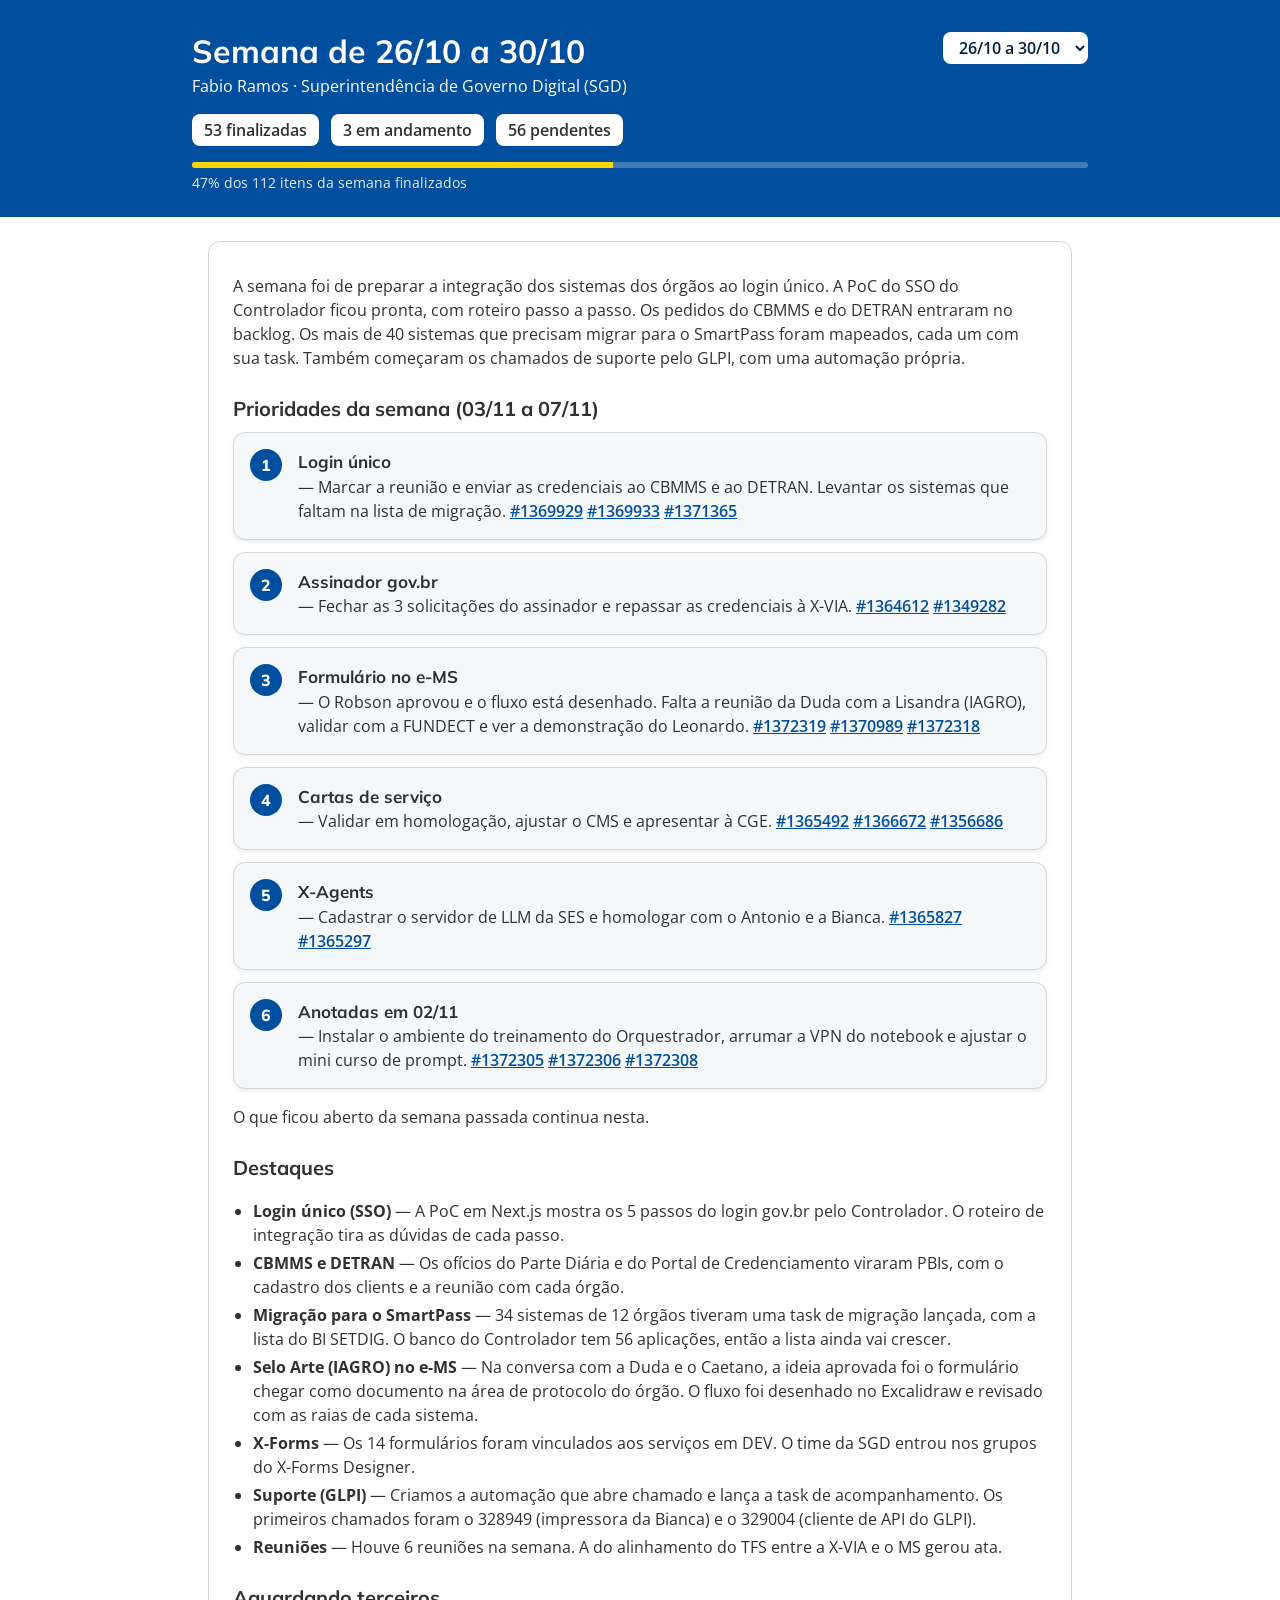
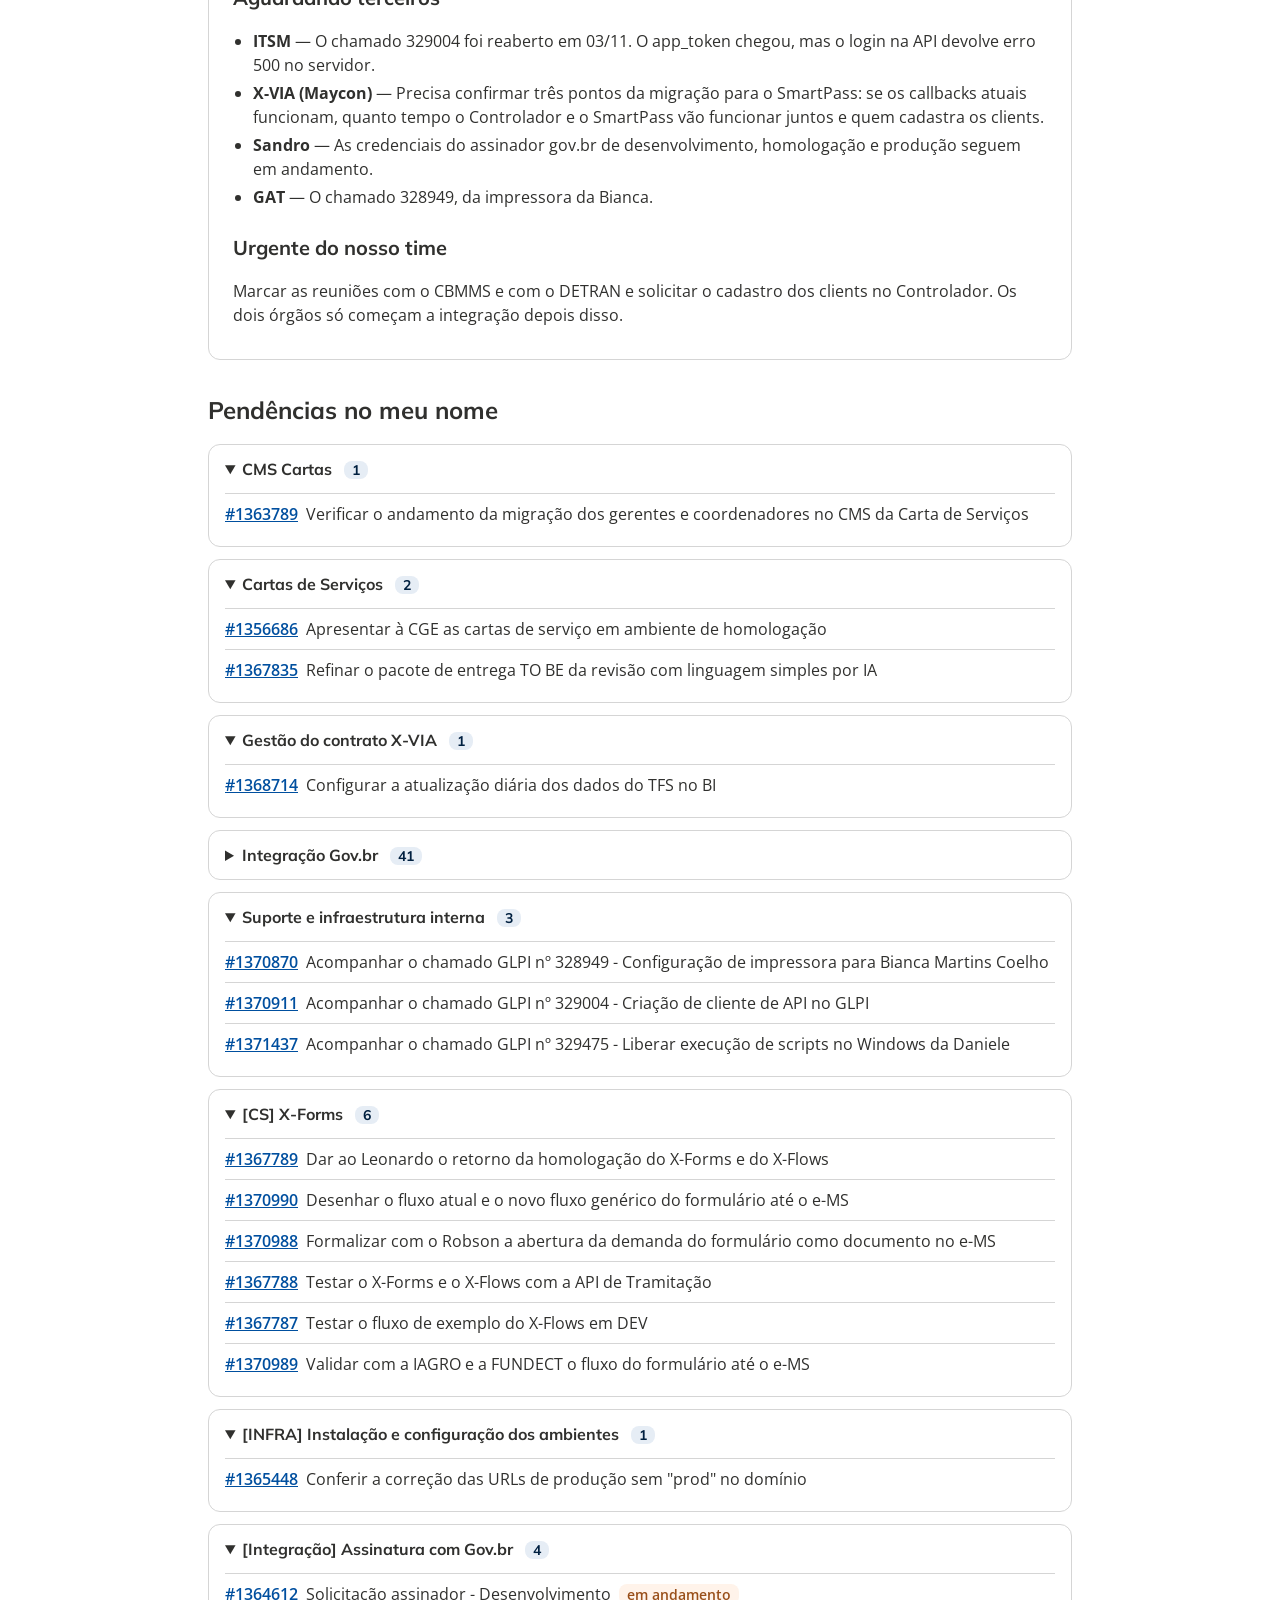
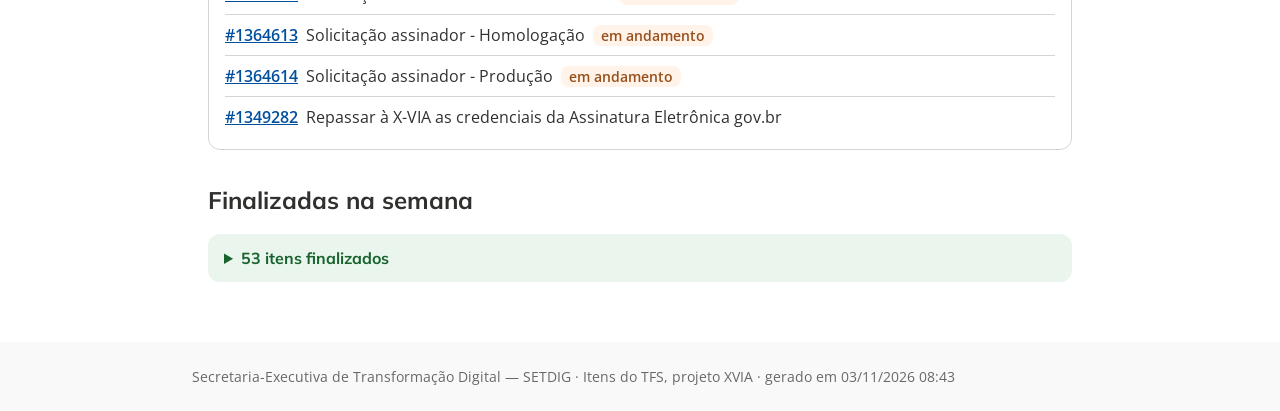
==== commit 22f416cf: "feat: restyle the weekly page with the MS Design System template Priorities from the markdown become" ====
--- a/index.html
+++ b/index.html
@@ -1,4 +1,4 @@
-<!DOCTYPE html>
+<!doctype html>
 <html lang="pt-BR">
 <head>
 <meta charset="utf-8">
@@ -6,132 +6,240 @@
 <title>Relatório semanal — SGD</title>
 <link rel="preconnect" href="https://fonts.googleapis.com">
 <link rel="preconnect" href="https://fonts.gstatic.com" crossorigin>
-<link href="https://fonts.googleapis.com/css2?family=IBM+Plex+Sans:wght@400;500;600;700&family=IBM+Plex+Mono:wght@400;500&display=swap" rel="stylesheet">
-<link rel="stylesheet" href="assets/ds-sis.css">
-<link rel="stylesheet" href="assets/css/relatorio.css">
+<link href="https://fonts.googleapis.com/css2?family=Mulish:wght@700;800&family=Open+Sans:wght@400;600&display=swap" rel="stylesheet">
+<style>
+/* Tokens do MS Design System 0.12.0 (@plataforma-xvia/ds-tokens), copiados para a página
+   abrir sem build. O CSS da página usa só var(--ds-*). */
+@layer ds, app;
+@layer ds {
+  :root {
+    --ds-color-neutral-0:#ffffff; --ds-color-neutral-100:#f9f9f9; --ds-color-neutral-200:#d5d5d5;
+    --ds-color-neutral-700:#686867; --ds-color-neutral-900:#30302e;
+    --ds-color-primary-50:#f5f8fb; --ds-color-primary-100:#e6edf5; --ds-color-primary-600:#004f9f;
+    --ds-color-primary-800:#002f5f; --ds-color-primary-900:#002040;
+    --ds-color-tertiary-500:#ffd500; --ds-color-orange-100:#fff3ea; --ds-color-orange-800:#994f1a;
+    --ds-color-green-100:#eaf6ed; --ds-color-green-800:#18622e;
+    --ds-color-background:var(--ds-color-neutral-0); --ds-color-surface:var(--ds-color-neutral-0);
+    --ds-color-surface-muted:var(--ds-color-neutral-100); --ds-color-surface-tint:var(--ds-color-primary-50);
+    --ds-color-border:var(--ds-color-neutral-200); --ds-color-text-default:var(--ds-color-neutral-900);
+    --ds-color-text-muted:var(--ds-color-neutral-700); --ds-color-link:var(--ds-color-primary-600);
+    --ds-color-link-hover:var(--ds-color-primary-800); --ds-color-focus:var(--ds-color-tertiary-500);
+    --ds-color-brand-bg:var(--ds-color-primary-600); --ds-color-brand-fg:var(--ds-color-neutral-0);
+    --ds-color-accent-soft:var(--ds-color-primary-100); --ds-color-accent-soft-fg:var(--ds-color-primary-900);
+    --ds-color-status-warning-bg:var(--ds-color-orange-100); --ds-color-status-warning-fg:var(--ds-color-orange-800);
+    --ds-color-status-success-bg:var(--ds-color-green-100); --ds-color-status-success-fg:var(--ds-color-green-800);
+    --ds-font-family-heading:"Mulish",sans-serif; --ds-font-family-sans:"Open Sans",sans-serif;
+    --ds-spacing-4:.25rem; --ds-spacing-8:.5rem; --ds-spacing-12:.75rem; --ds-spacing-16:1rem;
+    --ds-spacing-24:1.5rem; --ds-spacing-32:2rem; --ds-spacing-48:3rem;
+    --ds-radius-sm:8px; --ds-radius-md:12px; --ds-radius-lg:16px;
+    --ds-shadow-sm:0 2px 4px rgba(29,29,27,.08);
+  }
+}
+@layer app {
+  * { box-sizing:border-box; }
+  body { margin:0; background:var(--ds-color-background); color:var(--ds-color-text-default);
+         font-family:var(--ds-font-family-sans); font-size:1rem; line-height:1.5; }
+  a { color:var(--ds-color-link); font-weight:600; }
+  a:hover { color:var(--ds-color-link-hover); }
+  :focus-visible { outline:3px solid var(--ds-color-focus); outline-offset:2px; }
+  h1,h2,h3 { font-family:var(--ds-font-family-heading); margin:0; }
+  .wrap, main { max-width:56rem; margin:0 auto; }
+  main { padding:var(--ds-spacing-24) var(--ds-spacing-16) var(--ds-spacing-48); }
+
+  header { background:var(--ds-color-brand-bg); color:var(--ds-color-brand-fg); padding:var(--ds-spacing-32) var(--ds-spacing-16) var(--ds-spacing-24); }
+  .topo { display:flex; flex-wrap:wrap; justify-content:space-between; align-items:flex-start; gap:var(--ds-spacing-12); }
+  header h1 { font-size:2rem; line-height:1.2; }
+  header p { margin:var(--ds-spacing-4) 0 0; }
+  header select { font:inherit; font-weight:600; color:var(--ds-color-accent-soft-fg); background:var(--ds-color-surface);
+                  border:0; border-radius:var(--ds-radius-sm); padding:var(--ds-spacing-4) var(--ds-spacing-12); }
+  .resumo { display:flex; flex-wrap:wrap; gap:var(--ds-spacing-12); margin-top:var(--ds-spacing-16); }
+  .resumo span { background:var(--ds-color-surface); color:var(--ds-color-text-default); border-radius:var(--ds-radius-sm);
+                 padding:var(--ds-spacing-4) var(--ds-spacing-12); font-weight:600; }
+  .resumo .alerta { background:var(--ds-color-status-warning-bg); color:var(--ds-color-status-warning-fg); }
+  .progresso { margin-top:var(--ds-spacing-16); height:6px; border-radius:3px; background:rgba(255,255,255,.25); overflow:hidden; }
+  .progresso span { display:block; height:100%; background:var(--ds-color-focus); }
+  .legenda { font-size:.875rem; opacity:.9; margin-top:var(--ds-spacing-4); }
+
+  h2 { font-size:1.5rem; margin:var(--ds-spacing-32) 0 var(--ds-spacing-16); }
+  h3 { font-size:1.125rem; }
+
+  .card { border:1px solid var(--ds-color-border); border-radius:var(--ds-radius-md); padding:var(--ds-spacing-16) var(--ds-spacing-24); background:var(--ds-color-surface); }
+  .texto > h1 { display:none; }  /* o título da semana já está no cabeçalho */
+  .texto h2 { font-size:1.25rem; margin:var(--ds-spacing-24) 0 var(--ds-spacing-8); }
+  .texto h2:first-child { margin-top:0; }
+  .texto ul { padding-left:1.25rem; }
+  .texto li { margin:var(--ds-spacing-4) 0; }
+
+  /* Prioridades: o <ol> que vem depois de "## Prioridades..." no markdown vira card numerado. */
+  ol.prios { list-style:none; padding:0; margin:0 0 var(--ds-spacing-8); display:grid; gap:var(--ds-spacing-12); counter-reset:prio; }
+  /* li segura texto solto do markdown: bloco com recuo, não flex (flex quebraria cada trecho em coluna) */
+  ol.prios li { counter-increment:prio; position:relative; margin:0; background:var(--ds-color-surface-tint);
+                border:1px solid var(--ds-color-border); border-radius:var(--ds-radius-md);
+                padding:var(--ds-spacing-16) var(--ds-spacing-16) var(--ds-spacing-16) 4rem; box-shadow:var(--ds-shadow-sm); }
+  ol.prios li strong { display:block; font-family:var(--ds-font-family-heading); font-size:1.0625rem; }
+  ol.prios li::before { content:counter(prio); position:absolute; left:var(--ds-spacing-16); top:var(--ds-spacing-16);
+                        width:2rem; height:2rem; border-radius:50%; display:grid; place-items:center;
+                        background:var(--ds-color-brand-bg); color:var(--ds-color-brand-fg); font-family:var(--ds-font-family-heading); font-weight:800; }
+
+  .bloqueios { background:var(--ds-color-status-warning-bg); color:var(--ds-color-status-warning-fg); border-radius:var(--ds-radius-md);
+               padding:var(--ds-spacing-16) var(--ds-spacing-24); margin-bottom:var(--ds-spacing-24); }
+  .bloqueios h2 { margin:0 0 var(--ds-spacing-8); font-size:1.25rem; }
+  .bloqueios ul { margin:0; padding-left:1.25rem; }
+  .bloqueios a { color:inherit; }
+
+  details { border:1px solid var(--ds-color-border); border-radius:var(--ds-radius-md); margin-bottom:var(--ds-spacing-12); background:var(--ds-color-surface); }
+  summary { cursor:pointer; padding:var(--ds-spacing-12) var(--ds-spacing-16); font-family:var(--ds-font-family-heading); font-weight:700; }
+  .count { background:var(--ds-color-accent-soft); color:var(--ds-color-accent-soft-fg); border-radius:var(--ds-radius-sm);
+           padding:0 var(--ds-spacing-8); margin-left:var(--ds-spacing-8); font-size:.875rem; }
+  ul.lista { list-style:none; margin:0; padding:0 var(--ds-spacing-16) var(--ds-spacing-12); }
+  ul.lista li { padding:var(--ds-spacing-8) 0; border-top:1px solid var(--ds-color-border); display:flex; flex-wrap:wrap; gap:var(--ds-spacing-8); align-items:baseline; }
+  .badge { background:var(--ds-color-status-warning-bg); color:var(--ds-color-status-warning-fg); border-radius:var(--ds-radius-sm);
+           padding:0 var(--ds-spacing-8); font-size:.875rem; font-weight:600; }
+  .frente { font-size:.8125rem; opacity:.8; margin-left:auto; }
+
+  .fechadas { background:var(--ds-color-status-success-bg); color:var(--ds-color-status-success-fg); border:0; }
+  .fechadas ul.lista li { border-top-color:rgba(24,98,46,.15); }
+  .fechadas a { color:var(--ds-color-status-success-fg); }
+
+  .vazio { text-align:center; color:var(--ds-color-text-muted); padding:var(--ds-spacing-48) var(--ds-spacing-16); }
+  footer { background:var(--ds-color-surface-muted); color:var(--ds-color-text-muted); padding:var(--ds-spacing-24) var(--ds-spacing-16); font-size:.875rem; }
+
+  @media (max-width:40rem) { header h1 { font-size:1.5rem; } .card { padding:var(--ds-spacing-16); } .frente { margin-left:0; width:100%; } }
+  @media print {
+    header select { display:none; }
+    header { padding:var(--ds-spacing-16); -webkit-print-color-adjust:exact; print-color-adjust:exact; }
+    details > :not(summary) { display:block !important; }  /* reunião impressa vê tudo */
+    a { text-decoration:none; }
+  }
+}
+</style>
 </head>
 <body>
 
-<header class="topbar">
-  <span class="brand">SETDIG · SGD</span>
-  <h1>Relatório semanal</h1>
-  <select class="week-select" id="week-select" aria-label="Semana"></select>
-  <span class="meta" id="meta"></span>
-</header>
+<header><div class="wrap">
+  <div class="topo">
+    <div>
+      <h1 id="titulo">Relatório semanal</h1>
+      <p>Fabio Ramos · Superintendência de Governo Digital (SGD)</p>
+    </div>
+    <select id="semana" aria-label="Escolher a semana"></select>
+  </div>
+  <div id="numeros"></div>
+</div></header>
 
 <main id="app"></main>
 
-<script>window.RELATORIO = /*DATA_START*/{"generated_at": "03/11/2026 08:02", "semanas": [{"arquivo": "2026-10-30", "periodo": "26/10 a 30/10", "stats": {"done": 53, "prog": 3, "todo": 56, "block": 0}, "bloqueios": [], "resumo_html": "<h1>Semana de 26/10 a 30/10</h1>\n<p>A semana foi de preparar a integração dos sistemas dos órgãos ao login único. A PoC do SSO do Controlador ficou pronta, com roteiro passo a passo. Os pedidos do CBMMS e do DETRAN entraram no backlog. Os mais de 40 sistemas que precisam migrar para o SmartPass foram mapeados, cada um com sua task. Também começaram os chamados de suporte pelo GLPI, com uma automação própria.</p>\n<h2>Destaques</h2>\n<ul>\n<li><strong>Login único (SSO)</strong> — A PoC em Next.js mostra os 5 passos do login gov.br pelo Controlador. O roteiro de integração tira as dúvidas de cada passo.</li>\n<li><strong>CBMMS e DETRAN</strong> — Os ofícios do Parte Diária e do Portal de Credenciamento viraram PBIs, com o cadastro dos clients e a reunião com cada órgão.</li>\n<li><strong>Migração para o SmartPass</strong> — 34 sistemas de 12 órgãos tiveram uma task de migração lançada, com a lista do BI SETDIG. O banco do Controlador tem 56 aplicações, então a lista ainda vai crescer.</li>\n<li><strong>Selo Arte (IAGRO) no e-MS</strong> — Na conversa com a Duda e o Caetano, a ideia aprovada foi o formulário chegar como documento na área de protocolo do órgão. O fluxo foi desenhado no Excalidraw e revisado com as raias de cada sistema.</li>\n<li><strong>X-Forms</strong> — Os 14 formulários foram vinculados aos serviços em DEV. O time da SGD entrou nos grupos do X-Forms Designer.</li>\n<li><strong>Suporte (GLPI)</strong> — Criamos a automação que abre chamado e lança a task de acompanhamento. Os primeiros chamados foram o 328949 (impressora da Bianca) e o 329004 (cliente de API do GLPI).</li>\n<li><strong>Reuniões</strong> — Houve 6 reuniões na semana. A do alinhamento do TFS entre a X-VIA e o MS gerou ata.</li>\n</ul>\n<h2>Aguardando terceiros</h2>\n<ul>\n<li><strong>ITSM</strong> — O chamado 329004 foi reaberto em 03/11. O app_token chegou, mas o login na API devolve erro 500 no servidor.</li>\n<li><strong>X-VIA (Maycon)</strong> — Precisa confirmar três pontos da migração para o SmartPass: se os callbacks atuais funcionam, quanto tempo o Controlador e o SmartPass vão funcionar juntos e quem cadastra os clients.</li>\n<li><strong>Sandro</strong> — As credenciais do assinador gov.br de desenvolvimento, homologação e produção seguem em andamento.</li>\n<li><strong>GAT</strong> — O chamado 328949, da impressora da Bianca.</li>\n</ul>\n<h2>Urgente do nosso time</h2>\n<p>Marcar as reuniões com o CBMMS e com o DETRAN e solicitar o cadastro dos clients no Controlador. Os dois órgãos só começam a integração depois disso.</p>\n<h2>Esta semana (03/11 a 07/11)</h2>\n<p>O que ficou aberto da semana passada continua nesta. Além disso, entraram três tarefas anotadas em 02/11.</p>\n<ul>\n<li><strong>Login único</strong> — Reunião e credenciais com o CBMMS e o DETRAN. Levantar os sistemas do Controlador que faltam na lista de migração. Acompanhar a resposta da X-VIA sobre a migração.</li>\n<li><strong>Assinador gov.br</strong> — Fechar as 3 solicitações do assinador e repassar as credenciais à X-VIA.</li>\n<li><strong>Formulário no e-MS</strong> — Formalizar a demanda com o Robson, validar o fluxo com a IAGRO e a FUNDECT e desenhar o fluxo atual e o novo.</li>\n<li><strong>X-Forms e X-Flows</strong> — Testar o fluxo de exemplo e a API de Tramitação, e dar o retorno da homologação ao Leonardo.</li>\n<li><strong>Cartas de serviço</strong> — Validação em homologação, ajustes no CMS e apresentação à CGE.</li>\n<li><strong>X-Agents</strong> — Cadastrar o servidor de LLM da SES e homologar com o Antonio e a Bianca.</li>\n<li><strong>Novas tarefas</strong> — Instalar o ambiente local do treinamento do Orquestrador de Templates, arrumar a VPN do notebook e ajustar o mini curso de IA para ensinar a montar o prompt em cada sessão.</li>\n<li><strong>Suporte</strong> — Acompanhar os chamados 328949, 329004 e 329475. O token do GLPI depende do ITSM.</li>\n</ul>", "frentes": [{"nome": "CMS Cartas", "itens": [{"id": "1363789", "tipo": "Task", "titulo": "Verificar o andamento da migração dos gerentes e coordenadores no CMS da Carta de Serviços", "estado": "To Do", "bucket": "todo", "responsavel": "Fabio Ramos", "dias": 6}, {"id": "1365961", "tipo": "Task", "titulo": "Receber da X-VIA o passo a passo de atribuição das roles no SmartPass", "estado": "Done", "bucket": "done", "responsavel": "Fabio Ramos", "dias": 7}]}, {"nome": "Cartas de Serviços", "itens": [{"id": "1356686", "tipo": "Task", "titulo": "Apresentar à CGE as cartas de serviço em ambiente de homologação", "estado": "To Do", "bucket": "todo", "responsavel": "Fabio Ramos", "dias": 7}, {"id": "1367835", "tipo": "Task", "titulo": "Refinar o pacote de entrega TO BE da revisão com linguagem simples por IA", "estado": "To Do", "bucket": "todo", "responsavel": "Fabio Ramos", "dias": 8}, {"id": "1360252", "tipo": "Task", "titulo": "Apoiar o Kauã nas dúvidas e na migração das cartas de serviço", "estado": "Done", "bucket": "done", "responsavel": "Fabio Ramos", "dias": 8}, {"id": "1346159", "tipo": "Task", "titulo": "Formalizar o envio das pendências para a X-VIA", "estado": "Done", "bucket": "done", "responsavel": "Fabio Ramos", "dias": 8}, {"id": "1365068", "tipo": "Task", "titulo": "Responder o documento de dúvidas do Kauã sobre a carta de serviço", "estado": "Done", "bucket": "done", "responsavel": "Fabio Ramos", "dias": 8}, {"id": "1365065", "tipo": "Task", "titulo": "Responder o e-mail de 09/10/2026 sobre manter a busca por nome e endereço", "estado": "Done", "bucket": "done", "responsavel": "Fabio Ramos", "dias": 7}, {"id": "1346156", "tipo": "Task", "titulo": "Trazer os valores do filtro de motivo de devolução da carta de serviço", "estado": "Done", "bucket": "done", "responsavel": "Fabio Ramos", "dias": 8}]}, {"nome": "Gestão do contrato X-VIA", "itens": [{"id": "1368714", "tipo": "Task", "titulo": "Configurar a atualização diária dos dados do TFS no BI", "estado": "To Do", "bucket": "todo", "responsavel": "Fabio Ramos", "dias": 8}, {"id": "1368711", "tipo": "Task", "titulo": "Criar as queries do BI na pasta BI SETDIG do TFS", "estado": "Done", "bucket": "done", "responsavel": "Fabio Ramos", "dias": 7}, {"id": "1368713", "tipo": "Task", "titulo": "Desenvolver a página Projeto X-VIA no BI centralizado", "estado": "Done", "bucket": "done", "responsavel": "Fabio Ramos", "dias": 7}, {"id": "1368712", "tipo": "Task", "titulo": "Desenvolver o extrator do TFS na plataforma de dados do BI", "estado": "Done", "bucket": "done", "responsavel": "Fabio Ramos", "dias": 7}]}, {"nome": "Integração Gov.br", "itens": [{"id": "1369931", "tipo": "Task", "titulo": "Enviar ao CBMMS as credenciais de integração", "estado": "To Do", "bucket": "todo", "responsavel": "Fabio Ramos", "dias": 6}, {"id": "1369935", "tipo": "Task", "titulo": "Enviar ao DETRAN as credenciais de integração", "estado": "To Do", "bucket": "todo", "responsavel": "Fabio Ramos", "dias": 6}, {"id": "1371365", "tipo": "Task", "titulo": "Levantar os sistemas do Controlador que faltam na lista de migração", "estado": "To Do", "bucket": "todo", "responsavel": "Fabio Ramos", "dias": 5}, {"id": "1369929", "tipo": "Task", "titulo": "Marcar reunião com o CBMMS para apresentar o roteiro de integração", "estado": "To Do", "bucket": "todo", "responsavel": "Fabio Ramos", "dias": 6}, {"id": "1369933", "tipo": "Task", "titulo": "Marcar reunião com o DETRAN para apresentar o roteiro de integração", "estado": "To Do", "bucket": "todo", "responsavel": "Fabio Ramos", "dias": 6}, {"id": "1371330", "tipo": "Task", "titulo": "Migrar o login do Assinador gov.br (CBMMS) do Controlador para o SmartPass", "estado": "To Do", "bucket": "todo", "responsavel": "Fabio Ramos", "dias": 5}, {"id": "1371331", "tipo": "Task", "titulo": "Migrar o login do BI (CBMMS) do Controlador para o SmartPass", "estado": "To Do", "bucket": "todo", "responsavel": "Fabio Ramos", "dias": 5}, {"id": "1371332", "tipo": "Task", "titulo": "Migrar o login do CRAF (CBMMS) do Controlador para o SmartPass", "estado": "To Do", "bucket": "todo", "responsavel": "Fabio Ramos", "dias": 5}, {"id": "1371334", "tipo": "Task", "titulo": "Migrar o login do CRONOS (CBMMS) do Controlador para o SmartPass", "estado": "To Do", "bucket": "todo", "responsavel": "Fabio Ramos", "dias": 5}, {"id": "1371333", "tipo": "Task", "titulo": "Migrar o login do Credenciamento (CBMMS) do Controlador para o SmartPass", "estado": "To Do", "bucket": "todo", "responsavel": "Fabio Ramos", "dias": 5}, {"id": "1371335", "tipo": "Task", "titulo": "Migrar o login do DIARIA-SSP (SEJUSP/CBMMS) do Controlador para o SmartPass", "estado": "To Do", "bucket": "todo", "responsavel": "Fabio Ramos", "dias": 5}, {"id": "1371346", "tipo": "Task", "titulo": "Migrar o login do DOEVIDAS (SES/HEMOSUL) do Controlador para o SmartPass", "estado": "To Do", "bucket": "todo", "responsavel": "Fabio Ramos", "dias": 5}, {"id": "1371343", "tipo": "Task", "titulo": "Migrar o login do Diário Oficial (SAD) do Controlador para o SmartPass", "estado": "To Do", "bucket": "todo", "responsavel": "Fabio Ramos", "dias": 5}, {"id": "1371355", "tipo": "Task", "titulo": "Migrar o login do Fiscalização (DETRAN) do Controlador para o SmartPass", "estado": "To Do", "bucket": "todo", "responsavel": "Fabio Ramos", "dias": 5}, {"id": "1371364", "tipo": "Task", "titulo": "Migrar o login do Forms BackEnd do Controlador para o SmartPass", "estado": "To Do", "bucket": "todo", "responsavel": "Fabio Ramos", "dias": 5}, {"id": "1371341", "tipo": "Task", "titulo": "Migrar o login do Gestão de Frota (SEJUSP) do Controlador para o SmartPass", "estado": "To Do", "bucket": "todo", "responsavel": "Fabio Ramos", "dias": 5}, {"id": "1371351", "tipo": "Task", "titulo": "Migrar o login do MADES (IMASUL) do Controlador para o SmartPass", "estado": "To Do", "bucket": "todo", "responsavel": "Fabio Ramos", "dias": 5}, {"id": "1371356", "tipo": "Task", "titulo": "Migrar o login do Meu DETRAN (DETRAN) do Controlador para o SmartPass", "estado": "To Do", "bucket": "todo", "responsavel": "Fabio Ramos", "dias": 5}, {"id": "1371358", "tipo": "Task", "titulo": "Migrar o login do Monitor de Acessibilidade (SEGOV) do Controlador para o SmartPass", "estado": "To Do", "bucket": "todo", "responsavel": "Fabio Ramos", "dias": 5}, {"id": "1371350", "tipo": "Task", "titulo": "Migrar o login do PECON MS (IAGRO) do Controlador para o SmartPass", "estado": "To Do", "bucket": "todo", "responsavel": "Fabio Ramos", "dias": 5}, {"id": "1371336", "tipo": "Task", "titulo": "Migrar o login do PREVENIR (CBMMS) do Controlador para o SmartPass", "estado": "To Do", "bucket": "todo", "responsavel": "Fabio Ramos", "dias": 5}, {"id": "1371345", "tipo": "Task", "titulo": "Migrar o login do PSEG - Processo Seletivo (SAD) do Controlador para o SmartPass", "estado": "To Do", "bucket": "todo", "responsavel": "Fabio Ramos", "dias": 5}, {"id": "1371361", "tipo": "Task", "titulo": "Migrar o login do Painel de Atendimento do Controlador para o SmartPass", "estado": "To Do", "bucket": "todo", "responsavel": "Fabio Ramos", "dias": 5}, {"id": "1371357", "tipo": "Task", "titulo": "Migrar o login do Parcerias (EPE) do Controlador para o SmartPass", "estado": "To Do", "bucket": "todo", "responsavel": "Fabio Ramos", "dias": 5}, {"id": "1371363", "tipo": "Task", "titulo": "Migrar o login do Portal ms.gov.br do Controlador para o SmartPass", "estado": "To Do", "bucket": "todo", "responsavel": "Fabio Ramos", "dias": 5}, {"id": "1371337", "tipo": "Task", "titulo": "Migrar o login do Prontidão (CBMMS) do Controlador para o SmartPass", "estado": "To Do", "bucket": "todo", "responsavel": "Fabio Ramos", "dias": 5}, {"id": "1371348", "tipo": "Task", "titulo": "Migrar o login do REDESUAS (SEAD) do Controlador para o SmartPass", "estado": "To Do", "bucket": "todo", "responsavel": "Fabio Ramos", "dias": 5}, {"id": "1371347", "tipo": "Task", "titulo": "Migrar o login do Rede Saúde (SES) do Controlador para o SmartPass", "estado": "To Do", "bucket": "todo", "responsavel": "Fabio Ramos", "dias": 5}, {"id": "1371359", "tipo": "Task", "titulo": "Migrar o login do Responde MS (SEGOV) do Controlador para o SmartPass", "estado": "To Do", "bucket": "todo", "responsavel": "Fabio Ramos", "dias": 5}, {"id": "1371360", "tipo": "Task", "titulo": "Migrar o login do SIAFIC - Sistema Financeiro do Controlador para o SmartPass", "estado": "To Do", "bucket": "todo", "responsavel": "Fabio Ramos", "dias": 5}, {"id": "1371339", "tipo": "Task", "titulo": "Migrar o login do SIC - Comando de Incidentes (CBMMS) do Controlador para o SmartPass", "estado": "To Do", "bucket": "todo", "responsavel": "Fabio Ramos", "dias": 5}, {"id": "1371342", "tipo": "Task", "titulo": "Migrar o login do SIGO (SEJUSP) do Controlador para o SmartPass", "estado": "To Do", "bucket": "todo", "responsavel": "Fabio Ramos", "dias": 5}, {"id": "1371353", "tipo": "Task", "titulo": "Migrar o login do SIRIEMA (IMASUL) do Controlador para o SmartPass", "estado": "To Do", "bucket": "todo", "responsavel": "Fabio Ramos", "dias": 5}, {"id": "1371354", "tipo": "Task", "titulo": "Migrar o login do SISGEO (IMASUL) do Controlador para o SmartPass", "estado": "To Do", "bucket": "todo", "responsavel": "Fabio Ramos", "dias": 5}, {"id": "1371362", "tipo": "Task", "titulo": "Migrar o login do SISPC do Controlador para o SmartPass", "estado": "To Do", "bucket": "todo", "responsavel": "Fabio Ramos", "dias": 5}, {"id": "1371338", "tipo": "Task", "titulo": "Migrar o login do Seleção (CBMMS) do Controlador para o SmartPass", "estado": "To Do", "bucket": "todo", "responsavel": "Fabio Ramos", "dias": 5}, {"id": "1371340", "tipo": "Task", "titulo": "Migrar o login do TARS (CBMMS) do Controlador para o SmartPass", "estado": "To Do", "bucket": "todo", "responsavel": "Fabio Ramos", "dias": 5}, {"id": "1371344", "tipo": "Task", "titulo": "Migrar o login do e-MS (SAD) do Controlador para o SmartPass", "estado": "To Do", "bucket": "todo", "responsavel": "Fabio Ramos", "dias": 5}, {"id": "1371349", "tipo": "Task", "titulo": "Migrar o login do e-Saniagro (IAGRO) do Controlador para o SmartPass", "estado": "To Do", "bucket": "todo", "responsavel": "Fabio Ramos", "dias": 5}, {"id": "1369930", "tipo": "Task", "titulo": "Solicitar o cadastro dos clients do Parte Diária no Controlador", "estado": "To Do", "bucket": "todo", "responsavel": "Fabio Ramos", "dias": 6}, {"id": "1369934", "tipo": "Task", "titulo": "Solicitar o cadastro dos clients do Portal de Credenciamento no Controlador", "estado": "To Do", "bucket": "todo", "responsavel": "Fabio Ramos", "dias": 6}, {"id": "1369926", "tipo": "Task", "titulo": "Criar a PoC de integração com o SSO do Controlador", "estado": "Done", "bucket": "done", "responsavel": "Fabio Ramos", "dias": 5}, {"id": "1369927", "tipo": "Task", "titulo": "Escrever o roteiro de integração passo a passo", "estado": "Done", "bucket": "done", "responsavel": "Fabio Ramos", "dias": 5}]}, {"nome": "Suporte e infraestrutura interna", "itens": [{"id": "1370870", "tipo": "Task", "titulo": "Acompanhar o chamado GLPI nº 328949 - Configuração de impressora para Bianca Martins Coelho", "estado": "To Do", "bucket": "todo", "responsavel": "Fabio Ramos", "dias": 5}, {"id": "1370911", "tipo": "Task", "titulo": "Acompanhar o chamado GLPI nº 329004 - Criação de cliente de API no GLPI", "estado": "To Do", "bucket": "todo", "responsavel": "Fabio Ramos", "dias": 5}, {"id": "1371437", "tipo": "Task", "titulo": "Acompanhar o chamado GLPI nº 329475 - Liberar execução de scripts no Windows da Daniele", "estado": "To Do", "bucket": "todo", "responsavel": "Fabio Ramos", "dias": 5}]}, {"nome": "[CS] X-Forms", "itens": [{"id": "1367789", "tipo": "Task", "titulo": "Dar ao Leonardo o retorno da homologação do X-Forms e do X-Flows", "estado": "To Do", "bucket": "todo", "responsavel": "Fabio Ramos", "dias": 8}, {"id": "1370990", "tipo": "Task", "titulo": "Desenhar o fluxo atual e o novo fluxo genérico do formulário até o e-MS", "estado": "To Do", "bucket": "todo", "responsavel": "Fabio Ramos", "dias": 5}, {"id": "1370988", "tipo": "Task", "titulo": "Formalizar com o Robson a abertura da demanda do formulário como documento no e-MS", "estado": "To Do", "bucket": "todo", "responsavel": "Fabio Ramos", "dias": 5}, {"id": "1367788", "tipo": "Task", "titulo": "Testar o X-Forms e o X-Flows com a API de Tramitação", "estado": "To Do", "bucket": "todo", "responsavel": "Fabio Ramos", "dias": 8}, {"id": "1367787", "tipo": "Task", "titulo": "Testar o fluxo de exemplo do X-Flows em DEV", "estado": "To Do", "bucket": "todo", "responsavel": "Fabio Ramos", "dias": 8}, {"id": "1370989", "tipo": "Task", "titulo": "Validar com a IAGRO e a FUNDECT o fluxo do formulário até o e-MS", "estado": "To Do", "bucket": "todo", "responsavel": "Fabio Ramos", "dias": 5}, {"id": "1368010", "tipo": "Task", "titulo": "Alinhar o piloto do X-Forms com a IAGRO e incluir a Duda na agenda", "estado": "Done", "bucket": "done", "responsavel": "Fabio Ramos", "dias": 5}, {"id": "1367785", "tipo": "Task", "titulo": "Incluir o time da SGD nos grupos do X-Forms Designer no SmartPass", "estado": "Done", "bucket": "done", "responsavel": "Fabio Ramos", "dias": 7}, {"id": "1367786", "tipo": "Task", "titulo": "Testar o formulário de demonstração do X-Forms em DEV", "estado": "Done", "bucket": "done", "responsavel": "Fabio Ramos", "dias": 7}, {"id": "1369242", "tipo": "Task", "titulo": "Vincular os 14 formulários aos serviços do catálogo em DEV", "estado": "Done", "bucket": "done", "responsavel": "Fabio Ramos", "dias": 7}]}, {"nome": "[INFRA] Instalação e configuração dos ambientes", "itens": [{"id": "1365448", "tipo": "Task", "titulo": "Conferir a correção das URLs de produção sem \"prod\" no domínio", "estado": "To Do", "bucket": "todo", "responsavel": "Fabio Ramos", "dias": 7}, {"id": "1363439", "tipo": "Task", "titulo": "Acompanhar o chamado das VMs do carimbo de tempo na UGSI e na Infraestrutura", "estado": "Done", "bucket": "done", "responsavel": "Fabio Ramos", "dias": 8}]}, {"nome": "[Integração] Assinatura com Gov.br", "itens": [{"id": "1364612", "tipo": "Task", "titulo": "Solicitação assinador - Desenvolvimento", "estado": "In Progress", "bucket": "prog", "responsavel": "Fabio Ramos", "dias": 8}, {"id": "1364613", "tipo": "Task", "titulo": "Solicitação assinador - Homologação", "estado": "In Progress", "bucket": "prog", "responsavel": "Fabio Ramos", "dias": 6}, {"id": "1364614", "tipo": "Task", "titulo": "Solicitação assinador - Produção", "estado": "In Progress", "bucket": "prog", "responsavel": "Fabio Ramos", "dias": 8}, {"id": "1349282", "tipo": "Task", "titulo": "Repassar à X-VIA as credenciais da Assinatura Eletrônica gov.br", "estado": "To Do", "bucket": "todo", "responsavel": "Fabio Ramos", "dias": 6}, {"id": "1349281", "tipo": "Task", "titulo": "Formalizar o pedido de credenciais da Assinatura Eletrônica gov.br", "estado": "Done", "bucket": "done", "responsavel": "Fabio Ramos", "dias": 6}, {"id": "1365062", "tipo": "Task", "titulo": "Solicitar ao Sandro o assinador gov.br", "estado": "Done", "bucket": "done", "responsavel": "Fabio Ramos", "dias": 6}]}, {"nome": "Ajustes e atualizações", "itens": [{"id": "1367585", "tipo": "Task", "titulo": "Validação do redirecionamento SmartPass", "estado": "Done", "bucket": "done", "responsavel": "Fabio Ramos", "dias": 7}]}, {"nome": "Aplicativo MS Digital", "itens": [{"id": "1363777", "tipo": "Task", "titulo": "Acompanhar consulta da carteirinha do estudante CDIEMS por CPF", "estado": "Done", "bucket": "done", "responsavel": "Fabio Ramos", "dias": 8}, {"id": "1338601", "tipo": "Task", "titulo": "Verificar usuários govBR vs login próprio e incluir no BI do MS Digital", "estado": "Done", "bucket": "done", "responsavel": "Fabio Ramos", "dias": 8}]}, {"nome": "Autenticação SSO", "itens": [{"id": "1365301", "tipo": "Task", "titulo": "Criar com o Everaldo a PoC de integração do sistema com o SmartPass", "estado": "Done", "bucket": "done", "responsavel": "Fabio Ramos", "dias": 6}, {"id": "1336360", "tipo": "Task", "titulo": "Encaminhar credenciais ao analista da XVia.", "estado": "Done", "bucket": "done", "responsavel": "Fabio Ramos", "dias": 6}, {"id": "1336353", "tipo": "Task", "titulo": "Encaminhar credenciais ao analista da XVia.", "estado": "Done", "bucket": "done", "responsavel": "Fabio Ramos", "dias": 6}, {"id": "1336348", "tipo": "Task", "titulo": "Encaminhar credenciais ao analista da XVia.", "estado": "Done", "bucket": "done", "responsavel": "Fabio Ramos", "dias": 6}, {"id": "1336359", "tipo": "Task", "titulo": "Receber e validar Client ID e Client Secret.", "estado": "Done", "bucket": "done", "responsavel": "Fabio Ramos", "dias": 6}, {"id": "1336352", "tipo": "Task", "titulo": "Receber e validar Client ID e Client Secret.", "estado": "Done", "bucket": "done", "responsavel": "Fabio Ramos", "dias": 6}, {"id": "1336347", "tipo": "Task", "titulo": "Receber e validar Client ID e Client Secret.", "estado": "Done", "bucket": "done", "responsavel": "Fabio Ramos", "dias": 6}, {"id": "1336361", "tipo": "Task", "titulo": "Registrar as credenciais de forma segura na documentação técnica.", "estado": "Done", "bucket": "done", "responsavel": "Fabio Ramos", "dias": 6}, {"id": "1336354", "tipo": "Task", "titulo": "Registrar as credenciais de forma segura na documentação técnica.", "estado": "Done", "bucket": "done", "responsavel": "Fabio Ramos", "dias": 6}, {"id": "1336349", "tipo": "Task", "titulo": "Registrar as credenciais de forma segura na documentação técnica.", "estado": "Done", "bucket": "done", "responsavel": "Fabio Ramos", "dias": 6}, {"id": "1336345", "tipo": "Task", "titulo": "Solicitar credenciais de homologação.", "estado": "Done", "bucket": "done", "responsavel": "Fabio Ramos", "dias": 6}, {"id": "1336358", "tipo": "Task", "titulo": "Solicitar credencial", "estado": "Done", "bucket": "done", "responsavel": "Fabio Ramos", "dias": 6}, {"id": "1336351", "tipo": "Task", "titulo": "Solicitar credencial", "estado": "Done", "bucket": "done", "responsavel": "Fabio Ramos", "dias": 6}]}, {"nome": "Capacitação interna", "itens": [{"id": "1367793", "tipo": "Task", "titulo": "Definir as premissas para gerar relatório em HTML com IA", "estado": "Done", "bucket": "done", "responsavel": "Fabio Ramos", "dias": 8}, {"id": "1367792", "tipo": "Task", "titulo": "Levantar o material do mini curso de IA para relatórios", "estado": "Done", "bucket": "done", "responsavel": "Fabio Ramos", "dias": 8}, {"id": "1367795", "tipo": "Task", "titulo": "Marcar a apresentação do mini curso para o time da SGD", "estado": "Done", "bucket": "done", "responsavel": "Fabio Ramos", "dias": 8}, {"id": "1367794", "tipo": "Task", "titulo": "Revisar o material do mini curso com a Bianca Coelho", "estado": "Done", "bucket": "done", "responsavel": "Fabio Ramos", "dias": 7}]}, {"nome": "Design System", "itens": [{"id": "1351974", "tipo": "Task", "titulo": "Acompanhar a alteração do domínio do Design System", "estado": "Done", "bucket": "done", "responsavel": "Fabio Ramos", "dias": 8}, {"id": "1355000", "tipo": "Task", "titulo": "Definir com o Victor o acesso ao registry para órgão fora do grupo xvia", "estado": "Done", "bucket": "done", "responsavel": "Fabio Ramos", "dias": 8}, {"id": "1338612", "tipo": "Task", "titulo": "Mapear lacunas do Design System do Estado frente ao XVIA", "estado": "Done", "bucket": "done", "responsavel": "Fabio Ramos", "dias": 8}, {"id": "1340716", "tipo": "Task", "titulo": "Obter da X-VIA o repositório e a publicação do Storybook", "estado": "Done", "bucket": "done", "responsavel": "Fabio Ramos", "dias": 8}, {"id": "1355001", "tipo": "Task", "titulo": "Retornar ao Delacyr com a causa, o README e o caminho de acesso", "estado": "Done", "bucket": "done", "responsavel": "Fabio Ramos", "dias": 8}]}, {"nome": "Formulários", "itens": [{"id": "1343791", "tipo": "Task", "titulo": "Verificar com a Infraestrutura a alteração no N8N e os eventos dos pods no Argo", "estado": "Done", "bucket": "done", "responsavel": "Fabio Ramos", "dias": 8}]}, {"nome": "Gestão de acessos externos", "itens": [{"id": "1364196", "tipo": "Task", "titulo": "Receber do Emmanuel Tollentino a liberação do controlador_prd e repassar à X-VIA", "estado": "Done", "bucket": "done", "responsavel": "Fabio Ramos", "dias": 7}]}, {"nome": "Reuniões", "itens": [{"id": "1349960", "tipo": "Task", "titulo": "16/09/2026 - Demonstração do PostHog", "estado": "Done", "bucket": "done", "responsavel": "Fabio Ramos", "dias": 8}, {"id": "1368000", "tipo": "Task", "titulo": "26/10/2026 - Alinhamento semanal com a Duda", "estado": "Done", "bucket": "done", "responsavel": "Fabio Ramos", "dias": 8}, {"id": "1368003", "tipo": "Task", "titulo": "26/10/2026 - Dúvidas do CMS", "estado": "Done", "bucket": "done", "responsavel": "Fabio Ramos", "dias": 8}, {"id": "1369136", "tipo": "Task", "titulo": "27/10/2026 - Organização do TFS para finalizar o App", "estado": "Done", "bucket": "done", "responsavel": "Fabio Ramos", "dias": 7}, {"id": "1369893", "tipo": "Task", "titulo": "28/10/2026 - Alinhamento do TFS entre X-VIA e MS", "estado": "Done", "bucket": "done", "responsavel": "Fabio Ramos", "dias": 6}, {"id": "1369726", "tipo": "Task", "titulo": "28/10/2026 - Integração do piloto Selo Arte da IAGRO com o e-MS", "estado": "Done", "bucket": "done", "responsavel": "Fabio Ramos", "dias": 6}, {"id": "1369725", "tipo": "Task", "titulo": "28/10/2026 - Pedido do assinador gov.br com o Sandro", "estado": "Done", "bucket": "done", "responsavel": "Fabio Ramos", "dias": 6}, {"id": "1365066", "tipo": "Task", "titulo": "Definir o objetivo da reunião de segunda-feira, 19/10/2026", "estado": "Done", "bucket": "done", "responsavel": "Fabio Ramos", "dias": 8}]}]}, {"arquivo": "2026-10-09", "periodo": "05/10 a 09/10", "stats": {"done": 17, "prog": 1, "todo": 6, "block": 0}, "bloqueios": [], "resumo_html": "<h1>Semana de 05/10 a 09/10</h1>\n<p>Semana de destravar acesso. O treinamento do SmartPass saiu do papel e foi até o fim, a UGSI\nrespondeu sobre os ambientes de desenvolvimento e homologação depois de três semanas, e o banco do\nCMS deixou de ser caixa-preta para a SETDIG.</p>\n<h2>Destaques</h2>\n<ul>\n<li><strong>Treinamento do SmartPass</strong> — partes 1 e 2 realizadas em 05 e 08/10, conduzidas pelo Leonardo\n  Siqueira. A X-VIA entregou as gravações, o roteiro de integração e a POC com os três exercícios,\n  tudo anexado no item do treinamento.</li>\n<li><strong>Acesso ao banco do CMS</strong> — chamado 0304266 aberto e atendido na mesma semana. As credenciais de\n  leitura do <code>db_xvia-cms</code> chegaram em 07/10.</li>\n<li><strong>Segurança dos ambientes</strong> — a UGSI fechou a questão aberta desde 17/09: desenvolvimento sai da\n  internet e passa a exigir VPN; homologação continua acessível por fora, mas sob regra de produção,\n  com MFA e dados só de teste.</li>\n<li><strong>Cartas de serviço</strong> — a planilha de pendências da migração foi entregue ao Victor Carnaval, e a\n  previsão de conclusão da migração foi levantada com a X-VIA.</li>\n<li><strong>FormFlow</strong> — os colaboradores da X-VIA entraram no Controlador e no FormFlow de homologação.</li>\n</ul>\n<h2>Aguardando terceiros</h2>\n<ul>\n<li><strong>X-VIA</strong> — definir quem corrige cada pendência da planilha de migração das cartas.</li>\n<li><strong>Equipe da Thereza</strong> — a governança do Design System passou a ser conduzida por ela. Enquanto não\n  sai, o acesso ao registry para órgão fora do grupo xvia segue sem solução, e o Corpo de Bombeiros\n  depende disso.</li>\n<li><strong>UGSI, Infraestrutura e X-VIA</strong> — aplicar o que foi decidido: VPN no ambiente de desenvolvimento\n  e MFA no de homologação. A decisão existe, a configuração não.</li>\n</ul>\n<h2>Urgente do nosso time</h2>\n<p>Marcar a reunião das áreas sobre o acesso a desenvolvimento e homologação. A X-VIA perde o acesso\npor fora assim que a regra for aplicada, e ninguém assumiu prazo para o túnel VPN que eles mesmos\nvão manter — sem isso, o time de desenvolvimento deles fica sem ambiente.</p>\n<p>Falta também testar a conexão ao banco do CMS e confirmar na prática que o usuário é somente\nleitura. O sufixo <code>_ro</code> no nome não é garantia de permissão.</p>", "frentes": [{"nome": "Cartas de Serviços", "itens": [{"id": "1360252", "tipo": "Task", "titulo": "Apoiar o Kauã nas dúvidas e na migração das cartas de serviço", "estado": "To Do", "bucket": "todo", "responsavel": "Fabio Ramos", "dias": 29}, {"id": "1359940", "tipo": "Task", "titulo": "Preencher na planilha as pendências das cartas de serviço para a migração", "estado": "Done", "bucket": "done", "responsavel": "Fabio Ramos", "dias": 29}, {"id": "1360737", "tipo": "Task", "titulo": "Verificar a previsão de conclusão da migração das cartas de serviço", "estado": "Done", "bucket": "done", "responsavel": "Fabio Ramos", "dias": 28}]}, {"nome": "Design System", "itens": [{"id": "1340717", "tipo": "Task", "titulo": "Definir a governança do Design System", "estado": "To Do", "bucket": "todo", "responsavel": "Fabio Ramos", "dias": 29}]}, {"nome": "Devolutivas XVia", "itens": [{"id": "1352973", "tipo": "Task", "titulo": "Levantar dúvidas do Roteiro de Integração do Smartpass Login para pauta do treinamento", "estado": "In Progress", "bucket": "prog", "responsavel": "Fabio Ramos", "dias": 26}]}, {"nome": "Formulários", "itens": [{"id": "1360251", "tipo": "Task", "titulo": "Levantar na reunião as APIs do FormFlow e a entrega de dados por banco", "estado": "To Do", "bucket": "todo", "responsavel": "Fabio Ramos", "dias": 29}, {"id": "1360659", "tipo": "Task", "titulo": "Incluir os colaboradores da X-VIA no Controlador e no FormFlow de homologação", "estado": "Done", "bucket": "done", "responsavel": "Fabio Ramos", "dias": 28}, {"id": "1360250", "tipo": "Task", "titulo": "Pedir ao Hugo e à Cris o contato com o Caetano para marcar a reunião", "estado": "Done", "bucket": "done", "responsavel": "Fabio Ramos", "dias": 28}]}, {"nome": "Gestão de acessos externos", "itens": [{"id": "1362377", "tipo": "Task", "titulo": "Marcar a reunião com todas as áreas sobre o acesso aos ambientes DEV e HOM", "estado": "To Do", "bucket": "todo", "responsavel": "Fabio Ramos", "dias": 25}, {"id": "1361077", "tipo": "Task", "titulo": "Abrir a solicitação de acesso de leitura ao banco do CMS para a equipe de DBA", "estado": "Done", "bucket": "done", "responsavel": "Fabio Ramos", "dias": 28}, {"id": "1351973", "tipo": "Task", "titulo": "Aguardar a decisão da Segurança sobre restringir as URLs de desenvolvimento e homologação", "estado": "Done", "bucket": "done", "responsavel": "Fabio Ramos", "dias": 25}, {"id": "1361078", "tipo": "Task", "titulo": "Receber as credenciais de leitura do banco do CMS pelo chamado 0304266", "estado": "Done", "bucket": "done", "responsavel": "Fabio Ramos", "dias": 27}]}, {"nome": "Treinamento", "itens": [{"id": "1360635", "tipo": "Task", "titulo": "Agendar com a X-VIA a parte prática do treinamento do SmartPass para executar a PoC", "estado": "To Do", "bucket": "todo", "responsavel": "Fabio Ramos", "dias": 28}, {"id": "1361921", "tipo": "Task", "titulo": "Responder o formulário de feedback do treinamento do SmartPass", "estado": "To Do", "bucket": "todo", "responsavel": "Fabio Ramos", "dias": 26}, {"id": "1361916", "tipo": "Task", "titulo": "05/10/2026 - Treinamento do SmartPass Login, parte 1", "estado": "Done", "bucket": "done", "responsavel": "Fabio Ramos", "dias": 26}, {"id": "1361754", "tipo": "Task", "titulo": "08/10/2026 - Treinamento do SmartPass Login, parte 2", "estado": "Done", "bucket": "done", "responsavel": "Fabio Ramos", "dias": 26}]}, {"nome": "Reuniões", "itens": [{"id": "1360633", "tipo": "Task", "titulo": "05/10/2026 - Treinamento do SmartPass Login: apresentação dos menus", "estado": "Done", "bucket": "done", "responsavel": "Fabio Ramos", "dias": 28}, {"id": "1360636", "tipo": "Task", "titulo": "05/10/2026 - Validação do TO BE da SEAD: APIs de consulta do CRAS e do Passe Livre", "estado": "Done", "bucket": "done", "responsavel": "Fabio Ramos", "dias": 28}, {"id": "1360672", "tipo": "Task", "titulo": "06/10/2026 - Alinhamento das carteirinhas do MS Digital", "estado": "Done", "bucket": "done", "responsavel": "Fabio Ramos", "dias": 28}, {"id": "1361498", "tipo": "Task", "titulo": "07/10/2026 - Alinhamento da API do Passe Livre Intermunicipal com a SEAD", "estado": "Done", "bucket": "done", "responsavel": "Fabio Ramos", "dias": 27}, {"id": "1361504", "tipo": "Task", "titulo": "07/10/2026 - Benchmarking intergovernamental PE-MS - LiS revisora de IA", "estado": "Done", "bucket": "done", "responsavel": "Fabio Ramos", "dias": 27}, {"id": "1361501", "tipo": "Task", "titulo": "07/10/2026 - Validação TO BE dos serviços de delegacias", "estado": "Done", "bucket": "done", "responsavel": "Fabio Ramos", "dias": 27}, {"id": "1362374", "tipo": "Task", "titulo": "09/10/2026 - Ponto de controle do Projeto MS", "estado": "Done", "bucket": "done", "responsavel": "Fabio Ramos", "dias": 25}, {"id": "1362373", "tipo": "Task", "titulo": "09/10/2026 - Reunião com a SED", "estado": "Done", "bucket": "done", "responsavel": "Fabio Ramos", "dias": 25}]}]}, {"arquivo": "2026-09-04", "periodo": "31/08 a 04/09", "stats": {"done": 35, "prog": 3, "todo": 2, "block": 0}, "bloqueios": [], "resumo_html": "<h1>Semana de 31/08 a 04/09</h1>\n<p>40 itens meus mudaram de estado: 35 finalizados, 3 em andamento, 2 pendentes.</p>\n<h2>O que entregou</h2>\n<ul>\n<li><strong>Documentos do MS Digital</strong> — os 9 documentos que o app já entrega, levantados com exemplo de\n  cada carteira e os dados do cidadão tarjados.</li>\n<li><strong>Carta de serviço</strong> — pacote de entrega TO BE aberto com as 6 pendências da reunião do CMS, e\n  3 regras do fluxo de aprovação fechadas.</li>\n<li><strong>JUCEMS</strong> — volumetria das 20 cartas do órgão levantada e respondida no mesmo dia do pedido.</li>\n<li><strong>Acessos</strong> — 2 chamados abertos: leitura no banco da EDS (268765) e restrição de acesso externo\n  de dev e homologação (270667).</li>\n</ul>\n<h2>Aguardando terceiros</h2>\n<ul>\n<li><strong>DBA</strong> — usuário de leitura no banco da EDS, chamado 268765.</li>\n<li><strong>Infraestrutura</strong> — restrição de acesso externo, incidente 270667.</li>\n<li><strong>X-VIA</strong> — causa do 404 no endpoint de municípios da carteirinha de estudante.</li>\n</ul>\n<h2>Reuniões</h2>\n<p>4 na semana, duas delas no mesmo dia (03/09): pendências do CMS, alinhamento das apresentações dos\nmódulos, dúvidas do CMS da carta de serviço e treinamento de X-flows e X-forms.</p>\n<h2>Urgente</h2>\n<p>Fechar a nomenclatura dos perfis do CMS. Enquanto os nomes não fecham, as regras de aprovação e\nrevisão não têm como ser escritas no pacote de entrega.</p>", "frentes": [{"nome": "Cartas de Serviços", "itens": [{"id": "1346156", "tipo": "Task", "titulo": "Trazer os valores do filtro de motivo de devolução da carta de serviço", "estado": "In Progress", "bucket": "prog", "responsavel": "Fabio Ramos", "dias": 60}, {"id": "1346159", "tipo": "Task", "titulo": "Formalizar o envio das pendências para a X-VIA", "estado": "To Do", "bucket": "todo", "responsavel": "Fabio Ramos", "dias": 63}, {"id": "1346155", "tipo": "Task", "titulo": "Corrigir e formalizar os termos dos nomes dos perfis", "estado": "Done", "bucket": "done", "responsavel": "Fabio Ramos", "dias": 60}, {"id": "1347391", "tipo": "Task", "titulo": "Definir a regra de cancelamento do pedido de aprovação da carta", "estado": "Done", "bucket": "done", "responsavel": "Fabio Ramos", "dias": 60}, {"id": "1347390", "tipo": "Task", "titulo": "Definir a regra que bloqueia nova versão durante o pedido de aprovação", "estado": "Done", "bucket": "done", "responsavel": "Fabio Ramos", "dias": 60}, {"id": "1346699", "tipo": "Task", "titulo": "Formalizar o alinhamento do protótipo UX da tela de Avaliação de Serviço com a X-VIA", "estado": "Done", "bucket": "done", "responsavel": "Fabio Ramos", "dias": 62}, {"id": "1346162", "tipo": "Task", "titulo": "Formalizar o envio do pacote de entrega da carta de serviço", "estado": "Done", "bucket": "done", "responsavel": "Fabio Ramos", "dias": 63}, {"id": "1346846", "tipo": "Task", "titulo": "Formalizar por e-mail o envio dos dados de acesso à JUCEMS", "estado": "Done", "bucket": "done", "responsavel": "Fabio Ramos", "dias": 62}, {"id": "1346160", "tipo": "Task", "titulo": "Gerar o pacote de entrega da carta de serviço", "estado": "Done", "bucket": "done", "responsavel": "Fabio Ramos", "dias": 63}, {"id": "1347393", "tipo": "Task", "titulo": "Levantar o registro de login e logout no CMS", "estado": "Done", "bucket": "done", "responsavel": "Fabio Ramos", "dias": 60}, {"id": "1346845", "tipo": "Task", "titulo": "Levantar o volume de acesso às cartas de serviço da JUCEMS", "estado": "Done", "bucket": "done", "responsavel": "Fabio Ramos", "dias": 62}, {"id": "1346153", "tipo": "Task", "titulo": "Passar o select de custos da carta de serviço", "estado": "Done", "bucket": "done", "responsavel": "Fabio Ramos", "dias": 60}, {"id": "1346161", "tipo": "Task", "titulo": "Validar o pacote de entrega com o time da SGD", "estado": "Done", "bucket": "done", "responsavel": "Fabio Ramos", "dias": 63}]}, {"nome": "Design System", "itens": [{"id": "1340716", "tipo": "Task", "titulo": "Obter da X-VIA o repositório e a publicação do Storybook", "estado": "To Do", "bucket": "todo", "responsavel": "Fabio Ramos", "dias": 62}]}, {"nome": "Formulários", "itens": [{"id": "1343791", "tipo": "Task", "titulo": "Verificar com a Infraestrutura a alteração no N8N e os eventos dos pods no Argo", "estado": "In Progress", "bucket": "prog", "responsavel": "Fabio Ramos", "dias": 64}, {"id": "1343790", "tipo": "Task", "titulo": "Levantar com a EDS a causa da falha no carregamento de municípios", "estado": "Done", "bucket": "done", "responsavel": "Fabio Ramos", "dias": 64}]}, {"nome": "Gestão de acessos externos", "itens": [{"id": "1346674", "tipo": "Task", "titulo": "Elaborar o dicionário de dados das tabelas que a X-VIA precisa acessar", "estado": "In Progress", "bucket": "prog", "responsavel": "Fabio Ramos", "dias": 61}, {"id": "1343782", "tipo": "Task", "titulo": "Abrir o chamado de acesso de leitura ao banco de dados no GLPI", "estado": "Done", "bucket": "done", "responsavel": "Fabio Ramos", "dias": 64}, {"id": "1346354", "tipo": "Task", "titulo": "Abrir o incidente de restrição de acesso externo para a equipe de Infraestrutura", "estado": "Done", "bucket": "done", "responsavel": "Fabio Ramos", "dias": 61}, {"id": "1343745", "tipo": "Task", "titulo": "Aguardar a decisão da Maria Eduarda ou do Galev sobre os próximos passos", "estado": "Done", "bucket": "done", "responsavel": "Fabio Ramos", "dias": 60}, {"id": "1343744", "tipo": "Task", "titulo": "Levantar com a EDS os impactos do incidente nas aplicações", "estado": "Done", "bucket": "done", "responsavel": "Fabio Ramos", "dias": 64}, {"id": "1343740", "tipo": "Task", "titulo": "Levantar com o Maycon a necessidade de usuário de leitura no banco da EDS", "estado": "Done", "bucket": "done", "responsavel": "Fabio Ramos", "dias": 64}, {"id": "1343742", "tipo": "Task", "titulo": "Levantar os dados exigidos pelo DBA para liberar a consulta", "estado": "Done", "bucket": "done", "responsavel": "Fabio Ramos", "dias": 64}, {"id": "1346355", "tipo": "Task", "titulo": "Notificar o grupo da X-VIA sobre a restrição de acesso externo", "estado": "Done", "bucket": "done", "responsavel": "Fabio Ramos", "dias": 61}, {"id": "1343743", "tipo": "Task", "titulo": "Obter com o Maycon o IP da máquina e o nome dos bancos", "estado": "Done", "bucket": "done", "responsavel": "Fabio Ramos", "dias": 64}, {"id": "1343741", "tipo": "Task", "titulo": "Validar com a equipe de DBA a liberação do usuário de leitura", "estado": "Done", "bucket": "done", "responsavel": "Fabio Ramos", "dias": 64}]}, {"nome": "Aplicativo MS Digital", "itens": [{"id": "1343824", "tipo": "Task", "titulo": "Levantar a Carteira do Visitante — OPORTUNIDADE para o novo aplicativo", "estado": "Done", "bucket": "done", "responsavel": "Fabio Ramos", "dias": 60}, {"id": "1343822", "tipo": "Task", "titulo": "Levantar o exemplo da CIPTEA no aplicativo", "estado": "Done", "bucket": "done", "responsavel": "Fabio Ramos", "dias": 60}, {"id": "1343821", "tipo": "Task", "titulo": "Levantar o exemplo da Carteira Desportiva no aplicativo", "estado": "Done", "bucket": "done", "responsavel": "Fabio Ramos", "dias": 60}, {"id": "1343818", "tipo": "Task", "titulo": "Levantar o exemplo da Carteira Funcional no aplicativo", "estado": "Done", "bucket": "done", "responsavel": "Fabio Ramos", "dias": 60}, {"id": "1343823", "tipo": "Task", "titulo": "Levantar o exemplo da Carteira Passe Intermunicipal no aplicativo", "estado": "Done", "bucket": "done", "responsavel": "Fabio Ramos", "dias": 60}, {"id": "1343817", "tipo": "Task", "titulo": "Levantar o exemplo da Carteira de Pesca no aplicativo", "estado": "Done", "bucket": "done", "responsavel": "Fabio Ramos", "dias": 64}, {"id": "1343815", "tipo": "Task", "titulo": "Levantar o exemplo da Carteira de Vacinação no aplicativo", "estado": "Done", "bucket": "done", "responsavel": "Fabio Ramos", "dias": 60}, {"id": "1343816", "tipo": "Task", "titulo": "Levantar o exemplo da Carteira do Doador no aplicativo", "estado": "Done", "bucket": "done", "responsavel": "Fabio Ramos", "dias": 60}, {"id": "1343820", "tipo": "Task", "titulo": "Levantar o exemplo da Carteira do Estudante no aplicativo", "estado": "Done", "bucket": "done", "responsavel": "Fabio Ramos", "dias": 64}, {"id": "1343814", "tipo": "Task", "titulo": "Levantar o exemplo do Cartão SUS no aplicativo", "estado": "Done", "bucket": "done", "responsavel": "Fabio Ramos", "dias": 60}]}, {"nome": "Reuniões", "itens": [{"id": "1346135", "tipo": "Task", "titulo": "01/09/2026 - Pendências do CMS", "estado": "Done", "bucket": "done", "responsavel": "Fabio Ramos", "dias": 63}, {"id": "1346601", "tipo": "Task", "titulo": "02/09/2026 - Alinhamento das apresentações dos módulos para a X-VIA", "estado": "Done", "bucket": "done", "responsavel": "Fabio Ramos", "dias": 62}, {"id": "1347387", "tipo": "Task", "titulo": "03/09/2026 - Dúvidas do CMS da carta de serviços", "estado": "Done", "bucket": "done", "responsavel": "Fabio Ramos", "dias": 61}, {"id": "1346714", "tipo": "Task", "titulo": "03/09/2026 - Treinamento X-flows e X-forms", "estado": "Done", "bucket": "done", "responsavel": "Fabio Ramos", "dias": 61}]}]}]}/*DATA_END*/;</script>
+<footer><div class="wrap">Secretaria-Executiva de Transformação Digital — SETDIG · Itens do TFS, projeto XVIA<span id="gerado"></span></div></footer>
+
+<script>window.RELATORIO = /*DATA_START*/{"generated_at": "03/11/2026 08:43", "semanas": [{"arquivo": "2026-10-30", "periodo": "26/10 a 30/10", "stats": {"done": 53, "prog": 3, "todo": 56, "block": 0}, "bloqueios": [], "resumo_html": "<h1>Semana de 26/10 a 30/10</h1>\n<p>A semana foi de preparar a integração dos sistemas dos órgãos ao login único. A PoC do SSO do Controlador ficou pronta, com roteiro passo a passo. Os pedidos do CBMMS e do DETRAN entraram no backlog. Os mais de 40 sistemas que precisam migrar para o SmartPass foram mapeados, cada um com sua task. Também começaram os chamados de suporte pelo GLPI, com uma automação própria.</p>\n<h2>Prioridades da semana (03/11 a 07/11)</h2>\n<ol>\n<li><strong>Login único</strong> — Marcar a reunião e enviar as credenciais ao CBMMS e ao DETRAN. Levantar os sistemas que faltam na lista de migração. #1369929 #1369933 #1371365</li>\n<li><strong>Assinador gov.br</strong> — Fechar as 3 solicitações do assinador e repassar as credenciais à X-VIA. #1364612 #1349282</li>\n<li><strong>Formulário no e-MS</strong> — O Robson aprovou e o fluxo está desenhado. Falta a reunião da Duda com a Lisandra (IAGRO), validar com a FUNDECT e ver a demonstração do Leonardo. #1372319 #1370989 #1372318</li>\n<li><strong>Cartas de serviço</strong> — Validar em homologação, ajustar o CMS e apresentar à CGE. #1365492 #1366672 #1356686</li>\n<li><strong>X-Agents</strong> — Cadastrar o servidor de LLM da SES e homologar com o Antonio e a Bianca. #1365827 #1365297</li>\n<li><strong>Anotadas em 02/11</strong> — Instalar o ambiente do treinamento do Orquestrador, arrumar a VPN do notebook e ajustar o mini curso de prompt. #1372305 #1372306 #1372308</li>\n</ol>\n<p>O que ficou aberto da semana passada continua nesta.</p>\n<h2>Destaques</h2>\n<ul>\n<li><strong>Login único (SSO)</strong> — A PoC em Next.js mostra os 5 passos do login gov.br pelo Controlador. O roteiro de integração tira as dúvidas de cada passo.</li>\n<li><strong>CBMMS e DETRAN</strong> — Os ofícios do Parte Diária e do Portal de Credenciamento viraram PBIs, com o cadastro dos clients e a reunião com cada órgão.</li>\n<li><strong>Migração para o SmartPass</strong> — 34 sistemas de 12 órgãos tiveram uma task de migração lançada, com a lista do BI SETDIG. O banco do Controlador tem 56 aplicações, então a lista ainda vai crescer.</li>\n<li><strong>Selo Arte (IAGRO) no e-MS</strong> — Na conversa com a Duda e o Caetano, a ideia aprovada foi o formulário chegar como documento na área de protocolo do órgão. O fluxo foi desenhado no Excalidraw e revisado com as raias de cada sistema.</li>\n<li><strong>X-Forms</strong> — Os 14 formulários foram vinculados aos serviços em DEV. O time da SGD entrou nos grupos do X-Forms Designer.</li>\n<li><strong>Suporte (GLPI)</strong> — Criamos a automação que abre chamado e lança a task de acompanhamento. Os primeiros chamados foram o 328949 (impressora da Bianca) e o 329004 (cliente de API do GLPI).</li>\n<li><strong>Reuniões</strong> — Houve 6 reuniões na semana. A do alinhamento do TFS entre a X-VIA e o MS gerou ata.</li>\n</ul>\n<h2>Aguardando terceiros</h2>\n<ul>\n<li><strong>ITSM</strong> — O chamado 329004 foi reaberto em 03/11. O app_token chegou, mas o login na API devolve erro 500 no servidor.</li>\n<li><strong>X-VIA (Maycon)</strong> — Precisa confirmar três pontos da migração para o SmartPass: se os callbacks atuais funcionam, quanto tempo o Controlador e o SmartPass vão funcionar juntos e quem cadastra os clients.</li>\n<li><strong>Sandro</strong> — As credenciais do assinador gov.br de desenvolvimento, homologação e produção seguem em andamento.</li>\n<li><strong>GAT</strong> — O chamado 328949, da impressora da Bianca.</li>\n</ul>\n<h2>Urgente do nosso time</h2>\n<p>Marcar as reuniões com o CBMMS e com o DETRAN e solicitar o cadastro dos clients no Controlador. Os dois órgãos só começam a integração depois disso.</p>", "frentes": [{"nome": "CMS Cartas", "itens": [{"id": "1363789", "tipo": "Task", "titulo": "Verificar o andamento da migração dos gerentes e coordenadores no CMS da Carta de Serviços", "estado": "To Do", "bucket": "todo", "responsavel": "Fabio Ramos", "dias": 6}, {"id": "1365961", "tipo": "Task", "titulo": "Receber da X-VIA o passo a passo de atribuição das roles no SmartPass", "estado": "Done", "bucket": "done", "responsavel": "Fabio Ramos", "dias": 7}]}, {"nome": "Cartas de Serviços", "itens": [{"id": "1356686", "tipo": "Task", "titulo": "Apresentar à CGE as cartas de serviço em ambiente de homologação", "estado": "To Do", "bucket": "todo", "responsavel": "Fabio Ramos", "dias": 7}, {"id": "1367835", "tipo": "Task", "titulo": "Refinar o pacote de entrega TO BE da revisão com linguagem simples por IA", "estado": "To Do", "bucket": "todo", "responsavel": "Fabio Ramos", "dias": 8}, {"id": "1360252", "tipo": "Task", "titulo": "Apoiar o Kauã nas dúvidas e na migração das cartas de serviço", "estado": "Done", "bucket": "done", "responsavel": "Fabio Ramos", "dias": 8}, {"id": "1346159", "tipo": "Task", "titulo": "Formalizar o envio das pendências para a X-VIA", "estado": "Done", "bucket": "done", "responsavel": "Fabio Ramos", "dias": 8}, {"id": "1365068", "tipo": "Task", "titulo": "Responder o documento de dúvidas do Kauã sobre a carta de serviço", "estado": "Done", "bucket": "done", "responsavel": "Fabio Ramos", "dias": 8}, {"id": "1365065", "tipo": "Task", "titulo": "Responder o e-mail de 09/10/2026 sobre manter a busca por nome e endereço", "estado": "Done", "bucket": "done", "responsavel": "Fabio Ramos", "dias": 7}, {"id": "1346156", "tipo": "Task", "titulo": "Trazer os valores do filtro de motivo de devolução da carta de serviço", "estado": "Done", "bucket": "done", "responsavel": "Fabio Ramos", "dias": 8}]}, {"nome": "Gestão do contrato X-VIA", "itens": [{"id": "1368714", "tipo": "Task", "titulo": "Configurar a atualização diária dos dados do TFS no BI", "estado": "To Do", "bucket": "todo", "responsavel": "Fabio Ramos", "dias": 8}, {"id": "1368711", "tipo": "Task", "titulo": "Criar as queries do BI na pasta BI SETDIG do TFS", "estado": "Done", "bucket": "done", "responsavel": "Fabio Ramos", "dias": 7}, {"id": "1368713", "tipo": "Task", "titulo": "Desenvolver a página Projeto X-VIA no BI centralizado", "estado": "Done", "bucket": "done", "responsavel": "Fabio Ramos", "dias": 7}, {"id": "1368712", "tipo": "Task", "titulo": "Desenvolver o extrator do TFS na plataforma de dados do BI", "estado": "Done", "bucket": "done", "responsavel": "Fabio Ramos", "dias": 7}]}, {"nome": "Integração Gov.br", "itens": [{"id": "1369931", "tipo": "Task", "titulo": "Enviar ao CBMMS as credenciais de integração", "estado": "To Do", "bucket": "todo", "responsavel": "Fabio Ramos", "dias": 6}, {"id": "1369935", "tipo": "Task", "titulo": "Enviar ao DETRAN as credenciais de integração", "estado": "To Do", "bucket": "todo", "responsavel": "Fabio Ramos", "dias": 6}, {"id": "1371365", "tipo": "Task", "titulo": "Levantar os sistemas do Controlador que faltam na lista de migração", "estado": "To Do", "bucket": "todo", "responsavel": "Fabio Ramos", "dias": 5}, {"id": "1369929", "tipo": "Task", "titulo": "Marcar reunião com o CBMMS para apresentar o roteiro de integração", "estado": "To Do", "bucket": "todo", "responsavel": "Fabio Ramos", "dias": 6}, {"id": "1369933", "tipo": "Task", "titulo": "Marcar reunião com o DETRAN para apresentar o roteiro de integração", "estado": "To Do", "bucket": "todo", "responsavel": "Fabio Ramos", "dias": 6}, {"id": "1371330", "tipo": "Task", "titulo": "Migrar o login do Assinador gov.br (CBMMS) do Controlador para o SmartPass", "estado": "To Do", "bucket": "todo", "responsavel": "Fabio Ramos", "dias": 5}, {"id": "1371331", "tipo": "Task", "titulo": "Migrar o login do BI (CBMMS) do Controlador para o SmartPass", "estado": "To Do", "bucket": "todo", "responsavel": "Fabio Ramos", "dias": 5}, {"id": "1371332", "tipo": "Task", "titulo": "Migrar o login do CRAF (CBMMS) do Controlador para o SmartPass", "estado": "To Do", "bucket": "todo", "responsavel": "Fabio Ramos", "dias": 5}, {"id": "1371334", "tipo": "Task", "titulo": "Migrar o login do CRONOS (CBMMS) do Controlador para o SmartPass", "estado": "To Do", "bucket": "todo", "responsavel": "Fabio Ramos", "dias": 5}, {"id": "1371333", "tipo": "Task", "titulo": "Migrar o login do Credenciamento (CBMMS) do Controlador para o SmartPass", "estado": "To Do", "bucket": "todo", "responsavel": "Fabio Ramos", "dias": 5}, {"id": "1371335", "tipo": "Task", "titulo": "Migrar o login do DIARIA-SSP (SEJUSP/CBMMS) do Controlador para o SmartPass", "estado": "To Do", "bucket": "todo", "responsavel": "Fabio Ramos", "dias": 5}, {"id": "1371346", "tipo": "Task", "titulo": "Migrar o login do DOEVIDAS (SES/HEMOSUL) do Controlador para o SmartPass", "estado": "To Do", "bucket": "todo", "responsavel": "Fabio Ramos", "dias": 5}, {"id": "1371343", "tipo": "Task", "titulo": "Migrar o login do Diário Oficial (SAD) do Controlador para o SmartPass", "estado": "To Do", "bucket": "todo", "responsavel": "Fabio Ramos", "dias": 5}, {"id": "1371355", "tipo": "Task", "titulo": "Migrar o login do Fiscalização (DETRAN) do Controlador para o SmartPass", "estado": "To Do", "bucket": "todo", "responsavel": "Fabio Ramos", "dias": 5}, {"id": "1371364", "tipo": "Task", "titulo": "Migrar o login do Forms BackEnd do Controlador para o SmartPass", "estado": "To Do", "bucket": "todo", "responsavel": "Fabio Ramos", "dias": 5}, {"id": "1371341", "tipo": "Task", "titulo": "Migrar o login do Gestão de Frota (SEJUSP) do Controlador para o SmartPass", "estado": "To Do", "bucket": "todo", "responsavel": "Fabio Ramos", "dias": 5}, {"id": "1371351", "tipo": "Task", "titulo": "Migrar o login do MADES (IMASUL) do Controlador para o SmartPass", "estado": "To Do", "bucket": "todo", "responsavel": "Fabio Ramos", "dias": 5}, {"id": "1371356", "tipo": "Task", "titulo": "Migrar o login do Meu DETRAN (DETRAN) do Controlador para o SmartPass", "estado": "To Do", "bucket": "todo", "responsavel": "Fabio Ramos", "dias": 5}, {"id": "1371358", "tipo": "Task", "titulo": "Migrar o login do Monitor de Acessibilidade (SEGOV) do Controlador para o SmartPass", "estado": "To Do", "bucket": "todo", "responsavel": "Fabio Ramos", "dias": 5}, {"id": "1371350", "tipo": "Task", "titulo": "Migrar o login do PECON MS (IAGRO) do Controlador para o SmartPass", "estado": "To Do", "bucket": "todo", "responsavel": "Fabio Ramos", "dias": 5}, {"id": "1371336", "tipo": "Task", "titulo": "Migrar o login do PREVENIR (CBMMS) do Controlador para o SmartPass", "estado": "To Do", "bucket": "todo", "responsavel": "Fabio Ramos", "dias": 5}, {"id": "1371345", "tipo": "Task", "titulo": "Migrar o login do PSEG - Processo Seletivo (SAD) do Controlador para o SmartPass", "estado": "To Do", "bucket": "todo", "responsavel": "Fabio Ramos", "dias": 5}, {"id": "1371361", "tipo": "Task", "titulo": "Migrar o login do Painel de Atendimento do Controlador para o SmartPass", "estado": "To Do", "bucket": "todo", "responsavel": "Fabio Ramos", "dias": 5}, {"id": "1371357", "tipo": "Task", "titulo": "Migrar o login do Parcerias (EPE) do Controlador para o SmartPass", "estado": "To Do", "bucket": "todo", "responsavel": "Fabio Ramos", "dias": 5}, {"id": "1371363", "tipo": "Task", "titulo": "Migrar o login do Portal ms.gov.br do Controlador para o SmartPass", "estado": "To Do", "bucket": "todo", "responsavel": "Fabio Ramos", "dias": 5}, {"id": "1371337", "tipo": "Task", "titulo": "Migrar o login do Prontidão (CBMMS) do Controlador para o SmartPass", "estado": "To Do", "bucket": "todo", "responsavel": "Fabio Ramos", "dias": 5}, {"id": "1371348", "tipo": "Task", "titulo": "Migrar o login do REDESUAS (SEAD) do Controlador para o SmartPass", "estado": "To Do", "bucket": "todo", "responsavel": "Fabio Ramos", "dias": 5}, {"id": "1371347", "tipo": "Task", "titulo": "Migrar o login do Rede Saúde (SES) do Controlador para o SmartPass", "estado": "To Do", "bucket": "todo", "responsavel": "Fabio Ramos", "dias": 5}, {"id": "1371359", "tipo": "Task", "titulo": "Migrar o login do Responde MS (SEGOV) do Controlador para o SmartPass", "estado": "To Do", "bucket": "todo", "responsavel": "Fabio Ramos", "dias": 5}, {"id": "1371360", "tipo": "Task", "titulo": "Migrar o login do SIAFIC - Sistema Financeiro do Controlador para o SmartPass", "estado": "To Do", "bucket": "todo", "responsavel": "Fabio Ramos", "dias": 5}, {"id": "1371339", "tipo": "Task", "titulo": "Migrar o login do SIC - Comando de Incidentes (CBMMS) do Controlador para o SmartPass", "estado": "To Do", "bucket": "todo", "responsavel": "Fabio Ramos", "dias": 5}, {"id": "1371342", "tipo": "Task", "titulo": "Migrar o login do SIGO (SEJUSP) do Controlador para o SmartPass", "estado": "To Do", "bucket": "todo", "responsavel": "Fabio Ramos", "dias": 5}, {"id": "1371353", "tipo": "Task", "titulo": "Migrar o login do SIRIEMA (IMASUL) do Controlador para o SmartPass", "estado": "To Do", "bucket": "todo", "responsavel": "Fabio Ramos", "dias": 5}, {"id": "1371354", "tipo": "Task", "titulo": "Migrar o login do SISGEO (IMASUL) do Controlador para o SmartPass", "estado": "To Do", "bucket": "todo", "responsavel": "Fabio Ramos", "dias": 5}, {"id": "1371362", "tipo": "Task", "titulo": "Migrar o login do SISPC do Controlador para o SmartPass", "estado": "To Do", "bucket": "todo", "responsavel": "Fabio Ramos", "dias": 5}, {"id": "1371338", "tipo": "Task", "titulo": "Migrar o login do Seleção (CBMMS) do Controlador para o SmartPass", "estado": "To Do", "bucket": "todo", "responsavel": "Fabio Ramos", "dias": 5}, {"id": "1371340", "tipo": "Task", "titulo": "Migrar o login do TARS (CBMMS) do Controlador para o SmartPass", "estado": "To Do", "bucket": "todo", "responsavel": "Fabio Ramos", "dias": 5}, {"id": "1371344", "tipo": "Task", "titulo": "Migrar o login do e-MS (SAD) do Controlador para o SmartPass", "estado": "To Do", "bucket": "todo", "responsavel": "Fabio Ramos", "dias": 5}, {"id": "1371349", "tipo": "Task", "titulo": "Migrar o login do e-Saniagro (IAGRO) do Controlador para o SmartPass", "estado": "To Do", "bucket": "todo", "responsavel": "Fabio Ramos", "dias": 5}, {"id": "1369930", "tipo": "Task", "titulo": "Solicitar o cadastro dos clients do Parte Diária no Controlador", "estado": "To Do", "bucket": "todo", "responsavel": "Fabio Ramos", "dias": 6}, {"id": "1369934", "tipo": "Task", "titulo": "Solicitar o cadastro dos clients do Portal de Credenciamento no Controlador", "estado": "To Do", "bucket": "todo", "responsavel": "Fabio Ramos", "dias": 6}, {"id": "1369926", "tipo": "Task", "titulo": "Criar a PoC de integração com o SSO do Controlador", "estado": "Done", "bucket": "done", "responsavel": "Fabio Ramos", "dias": 5}, {"id": "1369927", "tipo": "Task", "titulo": "Escrever o roteiro de integração passo a passo", "estado": "Done", "bucket": "done", "responsavel": "Fabio Ramos", "dias": 5}]}, {"nome": "Suporte e infraestrutura interna", "itens": [{"id": "1370870", "tipo": "Task", "titulo": "Acompanhar o chamado GLPI nº 328949 - Configuração de impressora para Bianca Martins Coelho", "estado": "To Do", "bucket": "todo", "responsavel": "Fabio Ramos", "dias": 5}, {"id": "1370911", "tipo": "Task", "titulo": "Acompanhar o chamado GLPI nº 329004 - Criação de cliente de API no GLPI", "estado": "To Do", "bucket": "todo", "responsavel": "Fabio Ramos", "dias": 5}, {"id": "1371437", "tipo": "Task", "titulo": "Acompanhar o chamado GLPI nº 329475 - Liberar execução de scripts no Windows da Daniele", "estado": "To Do", "bucket": "todo", "responsavel": "Fabio Ramos", "dias": 5}]}, {"nome": "[CS] X-Forms", "itens": [{"id": "1367789", "tipo": "Task", "titulo": "Dar ao Leonardo o retorno da homologação do X-Forms e do X-Flows", "estado": "To Do", "bucket": "todo", "responsavel": "Fabio Ramos", "dias": 8}, {"id": "1370990", "tipo": "Task", "titulo": "Desenhar o fluxo atual e o novo fluxo genérico do formulário até o e-MS", "estado": "To Do", "bucket": "todo", "responsavel": "Fabio Ramos", "dias": 5}, {"id": "1370988", "tipo": "Task", "titulo": "Formalizar com o Robson a abertura da demanda do formulário como documento no e-MS", "estado": "To Do", "bucket": "todo", "responsavel": "Fabio Ramos", "dias": 5}, {"id": "1367788", "tipo": "Task", "titulo": "Testar o X-Forms e o X-Flows com a API de Tramitação", "estado": "To Do", "bucket": "todo", "responsavel": "Fabio Ramos", "dias": 8}, {"id": "1367787", "tipo": "Task", "titulo": "Testar o fluxo de exemplo do X-Flows em DEV", "estado": "To Do", "bucket": "todo", "responsavel": "Fabio Ramos", "dias": 8}, {"id": "1370989", "tipo": "Task", "titulo": "Validar com a IAGRO e a FUNDECT o fluxo do formulário até o e-MS", "estado": "To Do", "bucket": "todo", "responsavel": "Fabio Ramos", "dias": 5}, {"id": "1368010", "tipo": "Task", "titulo": "Alinhar o piloto do X-Forms com a IAGRO e incluir a Duda na agenda", "estado": "Done", "bucket": "done", "responsavel": "Fabio Ramos", "dias": 5}, {"id": "1367785", "tipo": "Task", "titulo": "Incluir o time da SGD nos grupos do X-Forms Designer no SmartPass", "estado": "Done", "bucket": "done", "responsavel": "Fabio Ramos", "dias": 7}, {"id": "1367786", "tipo": "Task", "titulo": "Testar o formulário de demonstração do X-Forms em DEV", "estado": "Done", "bucket": "done", "responsavel": "Fabio Ramos", "dias": 7}, {"id": "1369242", "tipo": "Task", "titulo": "Vincular os 14 formulários aos serviços do catálogo em DEV", "estado": "Done", "bucket": "done", "responsavel": "Fabio Ramos", "dias": 7}]}, {"nome": "[INFRA] Instalação e configuração dos ambientes", "itens": [{"id": "1365448", "tipo": "Task", "titulo": "Conferir a correção das URLs de produção sem \"prod\" no domínio", "estado": "To Do", "bucket": "todo", "responsavel": "Fabio Ramos", "dias": 7}, {"id": "1363439", "tipo": "Task", "titulo": "Acompanhar o chamado das VMs do carimbo de tempo na UGSI e na Infraestrutura", "estado": "Done", "bucket": "done", "responsavel": "Fabio Ramos", "dias": 8}]}, {"nome": "[Integração] Assinatura com Gov.br", "itens": [{"id": "1364612", "tipo": "Task", "titulo": "Solicitação assinador - Desenvolvimento", "estado": "In Progress", "bucket": "prog", "responsavel": "Fabio Ramos", "dias": 8}, {"id": "1364613", "tipo": "Task", "titulo": "Solicitação assinador - Homologação", "estado": "In Progress", "bucket": "prog", "responsavel": "Fabio Ramos", "dias": 6}, {"id": "1364614", "tipo": "Task", "titulo": "Solicitação assinador - Produção", "estado": "In Progress", "bucket": "prog", "responsavel": "Fabio Ramos", "dias": 8}, {"id": "1349282", "tipo": "Task", "titulo": "Repassar à X-VIA as credenciais da Assinatura Eletrônica gov.br", "estado": "To Do", "bucket": "todo", "responsavel": "Fabio Ramos", "dias": 6}, {"id": "1349281", "tipo": "Task", "titulo": "Formalizar o pedido de credenciais da Assinatura Eletrônica gov.br", "estado": "Done", "bucket": "done", "responsavel": "Fabio Ramos", "dias": 6}, {"id": "1365062", "tipo": "Task", "titulo": "Solicitar ao Sandro o assinador gov.br", "estado": "Done", "bucket": "done", "responsavel": "Fabio Ramos", "dias": 6}]}, {"nome": "Ajustes e atualizações", "itens": [{"id": "1367585", "tipo": "Task", "titulo": "Validação do redirecionamento SmartPass", "estado": "Done", "bucket": "done", "responsavel": "Fabio Ramos", "dias": 7}]}, {"nome": "Aplicativo MS Digital", "itens": [{"id": "1363777", "tipo": "Task", "titulo": "Acompanhar consulta da carteirinha do estudante CDIEMS por CPF", "estado": "Done", "bucket": "done", "responsavel": "Fabio Ramos", "dias": 8}, {"id": "1338601", "tipo": "Task", "titulo": "Verificar usuários govBR vs login próprio e incluir no BI do MS Digital", "estado": "Done", "bucket": "done", "responsavel": "Fabio Ramos", "dias": 8}]}, {"nome": "Autenticação SSO", "itens": [{"id": "1365301", "tipo": "Task", "titulo": "Criar com o Everaldo a PoC de integração do sistema com o SmartPass", "estado": "Done", "bucket": "done", "responsavel": "Fabio Ramos", "dias": 6}, {"id": "1336360", "tipo": "Task", "titulo": "Encaminhar credenciais ao analista da XVia.", "estado": "Done", "bucket": "done", "responsavel": "Fabio Ramos", "dias": 6}, {"id": "1336353", "tipo": "Task", "titulo": "Encaminhar credenciais ao analista da XVia.", "estado": "Done", "bucket": "done", "responsavel": "Fabio Ramos", "dias": 6}, {"id": "1336348", "tipo": "Task", "titulo": "Encaminhar credenciais ao analista da XVia.", "estado": "Done", "bucket": "done", "responsavel": "Fabio Ramos", "dias": 6}, {"id": "1336359", "tipo": "Task", "titulo": "Receber e validar Client ID e Client Secret.", "estado": "Done", "bucket": "done", "responsavel": "Fabio Ramos", "dias": 6}, {"id": "1336352", "tipo": "Task", "titulo": "Receber e validar Client ID e Client Secret.", "estado": "Done", "bucket": "done", "responsavel": "Fabio Ramos", "dias": 6}, {"id": "1336347", "tipo": "Task", "titulo": "Receber e validar Client ID e Client Secret.", "estado": "Done", "bucket": "done", "responsavel": "Fabio Ramos", "dias": 6}, {"id": "1336361", "tipo": "Task", "titulo": "Registrar as credenciais de forma segura na documentação técnica.", "estado": "Done", "bucket": "done", "responsavel": "Fabio Ramos", "dias": 6}, {"id": "1336354", "tipo": "Task", "titulo": "Registrar as credenciais de forma segura na documentação técnica.", "estado": "Done", "bucket": "done", "responsavel": "Fabio Ramos", "dias": 6}, {"id": "1336349", "tipo": "Task", "titulo": "Registrar as credenciais de forma segura na documentação técnica.", "estado": "Done", "bucket": "done", "responsavel": "Fabio Ramos", "dias": 6}, {"id": "1336345", "tipo": "Task", "titulo": "Solicitar credenciais de homologação.", "estado": "Done", "bucket": "done", "responsavel": "Fabio Ramos", "dias": 6}, {"id": "1336358", "tipo": "Task", "titulo": "Solicitar credencial", "estado": "Done", "bucket": "done", "responsavel": "Fabio Ramos", "dias": 6}, {"id": "1336351", "tipo": "Task", "titulo": "Solicitar credencial", "estado": "Done", "bucket": "done", "responsavel": "Fabio Ramos", "dias": 6}]}, {"nome": "Capacitação interna", "itens": [{"id": "1367793", "tipo": "Task", "titulo": "Definir as premissas para gerar relatório em HTML com IA", "estado": "Done", "bucket": "done", "responsavel": "Fabio Ramos", "dias": 8}, {"id": "1367792", "tipo": "Task", "titulo": "Levantar o material do mini curso de IA para relatórios", "estado": "Done", "bucket": "done", "responsavel": "Fabio Ramos", "dias": 8}, {"id": "1367795", "tipo": "Task", "titulo": "Marcar a apresentação do mini curso para o time da SGD", "estado": "Done", "bucket": "done", "responsavel": "Fabio Ramos", "dias": 8}, {"id": "1367794", "tipo": "Task", "titulo": "Revisar o material do mini curso com a Bianca Coelho", "estado": "Done", "bucket": "done", "responsavel": "Fabio Ramos", "dias": 7}]}, {"nome": "Design System", "itens": [{"id": "1351974", "tipo": "Task", "titulo": "Acompanhar a alteração do domínio do Design System", "estado": "Done", "bucket": "done", "responsavel": "Fabio Ramos", "dias": 8}, {"id": "1355000", "tipo": "Task", "titulo": "Definir com o Victor o acesso ao registry para órgão fora do grupo xvia", "estado": "Done", "bucket": "done", "responsavel": "Fabio Ramos", "dias": 8}, {"id": "1338612", "tipo": "Task", "titulo": "Mapear lacunas do Design System do Estado frente ao XVIA", "estado": "Done", "bucket": "done", "responsavel": "Fabio Ramos", "dias": 8}, {"id": "1340716", "tipo": "Task", "titulo": "Obter da X-VIA o repositório e a publicação do Storybook", "estado": "Done", "bucket": "done", "responsavel": "Fabio Ramos", "dias": 8}, {"id": "1355001", "tipo": "Task", "titulo": "Retornar ao Delacyr com a causa, o README e o caminho de acesso", "estado": "Done", "bucket": "done", "responsavel": "Fabio Ramos", "dias": 8}]}, {"nome": "Formulários", "itens": [{"id": "1343791", "tipo": "Task", "titulo": "Verificar com a Infraestrutura a alteração no N8N e os eventos dos pods no Argo", "estado": "Done", "bucket": "done", "responsavel": "Fabio Ramos", "dias": 8}]}, {"nome": "Gestão de acessos externos", "itens": [{"id": "1364196", "tipo": "Task", "titulo": "Receber do Emmanuel Tollentino a liberação do controlador_prd e repassar à X-VIA", "estado": "Done", "bucket": "done", "responsavel": "Fabio Ramos", "dias": 7}]}, {"nome": "Reuniões", "itens": [{"id": "1349960", "tipo": "Task", "titulo": "16/09/2026 - Demonstração do PostHog", "estado": "Done", "bucket": "done", "responsavel": "Fabio Ramos", "dias": 8}, {"id": "1368000", "tipo": "Task", "titulo": "26/10/2026 - Alinhamento semanal com a Duda", "estado": "Done", "bucket": "done", "responsavel": "Fabio Ramos", "dias": 8}, {"id": "1368003", "tipo": "Task", "titulo": "26/10/2026 - Dúvidas do CMS", "estado": "Done", "bucket": "done", "responsavel": "Fabio Ramos", "dias": 8}, {"id": "1369136", "tipo": "Task", "titulo": "27/10/2026 - Organização do TFS para finalizar o App", "estado": "Done", "bucket": "done", "responsavel": "Fabio Ramos", "dias": 7}, {"id": "1369893", "tipo": "Task", "titulo": "28/10/2026 - Alinhamento do TFS entre X-VIA e MS", "estado": "Done", "bucket": "done", "responsavel": "Fabio Ramos", "dias": 6}, {"id": "1369726", "tipo": "Task", "titulo": "28/10/2026 - Integração do piloto Selo Arte da IAGRO com o e-MS", "estado": "Done", "bucket": "done", "responsavel": "Fabio Ramos", "dias": 6}, {"id": "1369725", "tipo": "Task", "titulo": "28/10/2026 - Pedido do assinador gov.br com o Sandro", "estado": "Done", "bucket": "done", "responsavel": "Fabio Ramos", "dias": 6}, {"id": "1365066", "tipo": "Task", "titulo": "Definir o objetivo da reunião de segunda-feira, 19/10/2026", "estado": "Done", "bucket": "done", "responsavel": "Fabio Ramos", "dias": 8}]}]}, {"arquivo": "2026-10-09", "periodo": "05/10 a 09/10", "stats": {"done": 17, "prog": 1, "todo": 6, "block": 0}, "bloqueios": [], "resumo_html": "<h1>Semana de 05/10 a 09/10</h1>\n<p>Semana de destravar acesso. O treinamento do SmartPass saiu do papel e foi até o fim, a UGSI\nrespondeu sobre os ambientes de desenvolvimento e homologação depois de três semanas, e o banco do\nCMS deixou de ser caixa-preta para a SETDIG.</p>\n<h2>Destaques</h2>\n<ul>\n<li><strong>Treinamento do SmartPass</strong> — partes 1 e 2 realizadas em 05 e 08/10, conduzidas pelo Leonardo\n  Siqueira. A X-VIA entregou as gravações, o roteiro de integração e a POC com os três exercícios,\n  tudo anexado no item do treinamento.</li>\n<li><strong>Acesso ao banco do CMS</strong> — chamado 0304266 aberto e atendido na mesma semana. As credenciais de\n  leitura do <code>db_xvia-cms</code> chegaram em 07/10.</li>\n<li><strong>Segurança dos ambientes</strong> — a UGSI fechou a questão aberta desde 17/09: desenvolvimento sai da\n  internet e passa a exigir VPN; homologação continua acessível por fora, mas sob regra de produção,\n  com MFA e dados só de teste.</li>\n<li><strong>Cartas de serviço</strong> — a planilha de pendências da migração foi entregue ao Victor Carnaval, e a\n  previsão de conclusão da migração foi levantada com a X-VIA.</li>\n<li><strong>FormFlow</strong> — os colaboradores da X-VIA entraram no Controlador e no FormFlow de homologação.</li>\n</ul>\n<h2>Aguardando terceiros</h2>\n<ul>\n<li><strong>X-VIA</strong> — definir quem corrige cada pendência da planilha de migração das cartas.</li>\n<li><strong>Equipe da Thereza</strong> — a governança do Design System passou a ser conduzida por ela. Enquanto não\n  sai, o acesso ao registry para órgão fora do grupo xvia segue sem solução, e o Corpo de Bombeiros\n  depende disso.</li>\n<li><strong>UGSI, Infraestrutura e X-VIA</strong> — aplicar o que foi decidido: VPN no ambiente de desenvolvimento\n  e MFA no de homologação. A decisão existe, a configuração não.</li>\n</ul>\n<h2>Urgente do nosso time</h2>\n<p>Marcar a reunião das áreas sobre o acesso a desenvolvimento e homologação. A X-VIA perde o acesso\npor fora assim que a regra for aplicada, e ninguém assumiu prazo para o túnel VPN que eles mesmos\nvão manter — sem isso, o time de desenvolvimento deles fica sem ambiente.</p>\n<p>Falta também testar a conexão ao banco do CMS e confirmar na prática que o usuário é somente\nleitura. O sufixo <code>_ro</code> no nome não é garantia de permissão.</p>", "frentes": [{"nome": "Cartas de Serviços", "itens": [{"id": "1360252", "tipo": "Task", "titulo": "Apoiar o Kauã nas dúvidas e na migração das cartas de serviço", "estado": "To Do", "bucket": "todo", "responsavel": "Fabio Ramos", "dias": 29}, {"id": "1359940", "tipo": "Task", "titulo": "Preencher na planilha as pendências das cartas de serviço para a migração", "estado": "Done", "bucket": "done", "responsavel": "Fabio Ramos", "dias": 29}, {"id": "1360737", "tipo": "Task", "titulo": "Verificar a previsão de conclusão da migração das cartas de serviço", "estado": "Done", "bucket": "done", "responsavel": "Fabio Ramos", "dias": 28}]}, {"nome": "Design System", "itens": [{"id": "1340717", "tipo": "Task", "titulo": "Definir a governança do Design System", "estado": "To Do", "bucket": "todo", "responsavel": "Fabio Ramos", "dias": 29}]}, {"nome": "Devolutivas XVia", "itens": [{"id": "1352973", "tipo": "Task", "titulo": "Levantar dúvidas do Roteiro de Integração do Smartpass Login para pauta do treinamento", "estado": "In Progress", "bucket": "prog", "responsavel": "Fabio Ramos", "dias": 26}]}, {"nome": "Formulários", "itens": [{"id": "1360251", "tipo": "Task", "titulo": "Levantar na reunião as APIs do FormFlow e a entrega de dados por banco", "estado": "To Do", "bucket": "todo", "responsavel": "Fabio Ramos", "dias": 29}, {"id": "1360659", "tipo": "Task", "titulo": "Incluir os colaboradores da X-VIA no Controlador e no FormFlow de homologação", "estado": "Done", "bucket": "done", "responsavel": "Fabio Ramos", "dias": 28}, {"id": "1360250", "tipo": "Task", "titulo": "Pedir ao Hugo e à Cris o contato com o Caetano para marcar a reunião", "estado": "Done", "bucket": "done", "responsavel": "Fabio Ramos", "dias": 28}]}, {"nome": "Gestão de acessos externos", "itens": [{"id": "1362377", "tipo": "Task", "titulo": "Marcar a reunião com todas as áreas sobre o acesso aos ambientes DEV e HOM", "estado": "To Do", "bucket": "todo", "responsavel": "Fabio Ramos", "dias": 25}, {"id": "1361077", "tipo": "Task", "titulo": "Abrir a solicitação de acesso de leitura ao banco do CMS para a equipe de DBA", "estado": "Done", "bucket": "done", "responsavel": "Fabio Ramos", "dias": 28}, {"id": "1351973", "tipo": "Task", "titulo": "Aguardar a decisão da Segurança sobre restringir as URLs de desenvolvimento e homologação", "estado": "Done", "bucket": "done", "responsavel": "Fabio Ramos", "dias": 25}, {"id": "1361078", "tipo": "Task", "titulo": "Receber as credenciais de leitura do banco do CMS pelo chamado 0304266", "estado": "Done", "bucket": "done", "responsavel": "Fabio Ramos", "dias": 27}]}, {"nome": "Treinamento", "itens": [{"id": "1360635", "tipo": "Task", "titulo": "Agendar com a X-VIA a parte prática do treinamento do SmartPass para executar a PoC", "estado": "To Do", "bucket": "todo", "responsavel": "Fabio Ramos", "dias": 28}, {"id": "1361921", "tipo": "Task", "titulo": "Responder o formulário de feedback do treinamento do SmartPass", "estado": "To Do", "bucket": "todo", "responsavel": "Fabio Ramos", "dias": 26}, {"id": "1361916", "tipo": "Task", "titulo": "05/10/2026 - Treinamento do SmartPass Login, parte 1", "estado": "Done", "bucket": "done", "responsavel": "Fabio Ramos", "dias": 26}, {"id": "1361754", "tipo": "Task", "titulo": "08/10/2026 - Treinamento do SmartPass Login, parte 2", "estado": "Done", "bucket": "done", "responsavel": "Fabio Ramos", "dias": 26}]}, {"nome": "Reuniões", "itens": [{"id": "1360633", "tipo": "Task", "titulo": "05/10/2026 - Treinamento do SmartPass Login: apresentação dos menus", "estado": "Done", "bucket": "done", "responsavel": "Fabio Ramos", "dias": 28}, {"id": "1360636", "tipo": "Task", "titulo": "05/10/2026 - Validação do TO BE da SEAD: APIs de consulta do CRAS e do Passe Livre", "estado": "Done", "bucket": "done", "responsavel": "Fabio Ramos", "dias": 28}, {"id": "1360672", "tipo": "Task", "titulo": "06/10/2026 - Alinhamento das carteirinhas do MS Digital", "estado": "Done", "bucket": "done", "responsavel": "Fabio Ramos", "dias": 28}, {"id": "1361498", "tipo": "Task", "titulo": "07/10/2026 - Alinhamento da API do Passe Livre Intermunicipal com a SEAD", "estado": "Done", "bucket": "done", "responsavel": "Fabio Ramos", "dias": 27}, {"id": "1361504", "tipo": "Task", "titulo": "07/10/2026 - Benchmarking intergovernamental PE-MS - LiS revisora de IA", "estado": "Done", "bucket": "done", "responsavel": "Fabio Ramos", "dias": 27}, {"id": "1361501", "tipo": "Task", "titulo": "07/10/2026 - Validação TO BE dos serviços de delegacias", "estado": "Done", "bucket": "done", "responsavel": "Fabio Ramos", "dias": 27}, {"id": "1362374", "tipo": "Task", "titulo": "09/10/2026 - Ponto de controle do Projeto MS", "estado": "Done", "bucket": "done", "responsavel": "Fabio Ramos", "dias": 25}, {"id": "1362373", "tipo": "Task", "titulo": "09/10/2026 - Reunião com a SED", "estado": "Done", "bucket": "done", "responsavel": "Fabio Ramos", "dias": 25}]}]}, {"arquivo": "2026-09-04", "periodo": "31/08 a 04/09", "stats": {"done": 35, "prog": 3, "todo": 2, "block": 0}, "bloqueios": [], "resumo_html": "<h1>Semana de 31/08 a 04/09</h1>\n<p>40 itens meus mudaram de estado: 35 finalizados, 3 em andamento, 2 pendentes.</p>\n<h2>O que entregou</h2>\n<ul>\n<li><strong>Documentos do MS Digital</strong> — os 9 documentos que o app já entrega, levantados com exemplo de\n  cada carteira e os dados do cidadão tarjados.</li>\n<li><strong>Carta de serviço</strong> — pacote de entrega TO BE aberto com as 6 pendências da reunião do CMS, e\n  3 regras do fluxo de aprovação fechadas.</li>\n<li><strong>JUCEMS</strong> — volumetria das 20 cartas do órgão levantada e respondida no mesmo dia do pedido.</li>\n<li><strong>Acessos</strong> — 2 chamados abertos: leitura no banco da EDS (268765) e restrição de acesso externo\n  de dev e homologação (270667).</li>\n</ul>\n<h2>Aguardando terceiros</h2>\n<ul>\n<li><strong>DBA</strong> — usuário de leitura no banco da EDS, chamado 268765.</li>\n<li><strong>Infraestrutura</strong> — restrição de acesso externo, incidente 270667.</li>\n<li><strong>X-VIA</strong> — causa do 404 no endpoint de municípios da carteirinha de estudante.</li>\n</ul>\n<h2>Reuniões</h2>\n<p>4 na semana, duas delas no mesmo dia (03/09): pendências do CMS, alinhamento das apresentações dos\nmódulos, dúvidas do CMS da carta de serviço e treinamento de X-flows e X-forms.</p>\n<h2>Urgente</h2>\n<p>Fechar a nomenclatura dos perfis do CMS. Enquanto os nomes não fecham, as regras de aprovação e\nrevisão não têm como ser escritas no pacote de entrega.</p>", "frentes": [{"nome": "Cartas de Serviços", "itens": [{"id": "1346156", "tipo": "Task", "titulo": "Trazer os valores do filtro de motivo de devolução da carta de serviço", "estado": "In Progress", "bucket": "prog", "responsavel": "Fabio Ramos", "dias": 60}, {"id": "1346159", "tipo": "Task", "titulo": "Formalizar o envio das pendências para a X-VIA", "estado": "To Do", "bucket": "todo", "responsavel": "Fabio Ramos", "dias": 63}, {"id": "1346155", "tipo": "Task", "titulo": "Corrigir e formalizar os termos dos nomes dos perfis", "estado": "Done", "bucket": "done", "responsavel": "Fabio Ramos", "dias": 60}, {"id": "1347391", "tipo": "Task", "titulo": "Definir a regra de cancelamento do pedido de aprovação da carta", "estado": "Done", "bucket": "done", "responsavel": "Fabio Ramos", "dias": 60}, {"id": "1347390", "tipo": "Task", "titulo": "Definir a regra que bloqueia nova versão durante o pedido de aprovação", "estado": "Done", "bucket": "done", "responsavel": "Fabio Ramos", "dias": 60}, {"id": "1346699", "tipo": "Task", "titulo": "Formalizar o alinhamento do protótipo UX da tela de Avaliação de Serviço com a X-VIA", "estado": "Done", "bucket": "done", "responsavel": "Fabio Ramos", "dias": 62}, {"id": "1346162", "tipo": "Task", "titulo": "Formalizar o envio do pacote de entrega da carta de serviço", "estado": "Done", "bucket": "done", "responsavel": "Fabio Ramos", "dias": 63}, {"id": "1346846", "tipo": "Task", "titulo": "Formalizar por e-mail o envio dos dados de acesso à JUCEMS", "estado": "Done", "bucket": "done", "responsavel": "Fabio Ramos", "dias": 62}, {"id": "1346160", "tipo": "Task", "titulo": "Gerar o pacote de entrega da carta de serviço", "estado": "Done", "bucket": "done", "responsavel": "Fabio Ramos", "dias": 63}, {"id": "1347393", "tipo": "Task", "titulo": "Levantar o registro de login e logout no CMS", "estado": "Done", "bucket": "done", "responsavel": "Fabio Ramos", "dias": 60}, {"id": "1346845", "tipo": "Task", "titulo": "Levantar o volume de acesso às cartas de serviço da JUCEMS", "estado": "Done", "bucket": "done", "responsavel": "Fabio Ramos", "dias": 62}, {"id": "1346153", "tipo": "Task", "titulo": "Passar o select de custos da carta de serviço", "estado": "Done", "bucket": "done", "responsavel": "Fabio Ramos", "dias": 60}, {"id": "1346161", "tipo": "Task", "titulo": "Validar o pacote de entrega com o time da SGD", "estado": "Done", "bucket": "done", "responsavel": "Fabio Ramos", "dias": 63}]}, {"nome": "Design System", "itens": [{"id": "1340716", "tipo": "Task", "titulo": "Obter da X-VIA o repositório e a publicação do Storybook", "estado": "To Do", "bucket": "todo", "responsavel": "Fabio Ramos", "dias": 62}]}, {"nome": "Formulários", "itens": [{"id": "1343791", "tipo": "Task", "titulo": "Verificar com a Infraestrutura a alteração no N8N e os eventos dos pods no Argo", "estado": "In Progress", "bucket": "prog", "responsavel": "Fabio Ramos", "dias": 64}, {"id": "1343790", "tipo": "Task", "titulo": "Levantar com a EDS a causa da falha no carregamento de municípios", "estado": "Done", "bucket": "done", "responsavel": "Fabio Ramos", "dias": 64}]}, {"nome": "Gestão de acessos externos", "itens": [{"id": "1346674", "tipo": "Task", "titulo": "Elaborar o dicionário de dados das tabelas que a X-VIA precisa acessar", "estado": "In Progress", "bucket": "prog", "responsavel": "Fabio Ramos", "dias": 61}, {"id": "1343782", "tipo": "Task", "titulo": "Abrir o chamado de acesso de leitura ao banco de dados no GLPI", "estado": "Done", "bucket": "done", "responsavel": "Fabio Ramos", "dias": 64}, {"id": "1346354", "tipo": "Task", "titulo": "Abrir o incidente de restrição de acesso externo para a equipe de Infraestrutura", "estado": "Done", "bucket": "done", "responsavel": "Fabio Ramos", "dias": 61}, {"id": "1343745", "tipo": "Task", "titulo": "Aguardar a decisão da Maria Eduarda ou do Galev sobre os próximos passos", "estado": "Done", "bucket": "done", "responsavel": "Fabio Ramos", "dias": 60}, {"id": "1343744", "tipo": "Task", "titulo": "Levantar com a EDS os impactos do incidente nas aplicações", "estado": "Done", "bucket": "done", "responsavel": "Fabio Ramos", "dias": 64}, {"id": "1343740", "tipo": "Task", "titulo": "Levantar com o Maycon a necessidade de usuário de leitura no banco da EDS", "estado": "Done", "bucket": "done", "responsavel": "Fabio Ramos", "dias": 64}, {"id": "1343742", "tipo": "Task", "titulo": "Levantar os dados exigidos pelo DBA para liberar a consulta", "estado": "Done", "bucket": "done", "responsavel": "Fabio Ramos", "dias": 64}, {"id": "1346355", "tipo": "Task", "titulo": "Notificar o grupo da X-VIA sobre a restrição de acesso externo", "estado": "Done", "bucket": "done", "responsavel": "Fabio Ramos", "dias": 61}, {"id": "1343743", "tipo": "Task", "titulo": "Obter com o Maycon o IP da máquina e o nome dos bancos", "estado": "Done", "bucket": "done", "responsavel": "Fabio Ramos", "dias": 64}, {"id": "1343741", "tipo": "Task", "titulo": "Validar com a equipe de DBA a liberação do usuário de leitura", "estado": "Done", "bucket": "done", "responsavel": "Fabio Ramos", "dias": 64}]}, {"nome": "Aplicativo MS Digital", "itens": [{"id": "1343824", "tipo": "Task", "titulo": "Levantar a Carteira do Visitante — OPORTUNIDADE para o novo aplicativo", "estado": "Done", "bucket": "done", "responsavel": "Fabio Ramos", "dias": 60}, {"id": "1343822", "tipo": "Task", "titulo": "Levantar o exemplo da CIPTEA no aplicativo", "estado": "Done", "bucket": "done", "responsavel": "Fabio Ramos", "dias": 60}, {"id": "1343821", "tipo": "Task", "titulo": "Levantar o exemplo da Carteira Desportiva no aplicativo", "estado": "Done", "bucket": "done", "responsavel": "Fabio Ramos", "dias": 60}, {"id": "1343818", "tipo": "Task", "titulo": "Levantar o exemplo da Carteira Funcional no aplicativo", "estado": "Done", "bucket": "done", "responsavel": "Fabio Ramos", "dias": 60}, {"id": "1343823", "tipo": "Task", "titulo": "Levantar o exemplo da Carteira Passe Intermunicipal no aplicativo", "estado": "Done", "bucket": "done", "responsavel": "Fabio Ramos", "dias": 60}, {"id": "1343817", "tipo": "Task", "titulo": "Levantar o exemplo da Carteira de Pesca no aplicativo", "estado": "Done", "bucket": "done", "responsavel": "Fabio Ramos", "dias": 64}, {"id": "1343815", "tipo": "Task", "titulo": "Levantar o exemplo da Carteira de Vacinação no aplicativo", "estado": "Done", "bucket": "done", "responsavel": "Fabio Ramos", "dias": 60}, {"id": "1343816", "tipo": "Task", "titulo": "Levantar o exemplo da Carteira do Doador no aplicativo", "estado": "Done", "bucket": "done", "responsavel": "Fabio Ramos", "dias": 60}, {"id": "1343820", "tipo": "Task", "titulo": "Levantar o exemplo da Carteira do Estudante no aplicativo", "estado": "Done", "bucket": "done", "responsavel": "Fabio Ramos", "dias": 64}, {"id": "1343814", "tipo": "Task", "titulo": "Levantar o exemplo do Cartão SUS no aplicativo", "estado": "Done", "bucket": "done", "responsavel": "Fabio Ramos", "dias": 60}]}, {"nome": "Reuniões", "itens": [{"id": "1346135", "tipo": "Task", "titulo": "01/09/2026 - Pendências do CMS", "estado": "Done", "bucket": "done", "responsavel": "Fabio Ramos", "dias": 63}, {"id": "1346601", "tipo": "Task", "titulo": "02/09/2026 - Alinhamento das apresentações dos módulos para a X-VIA", "estado": "Done", "bucket": "done", "responsavel": "Fabio Ramos", "dias": 62}, {"id": "1347387", "tipo": "Task", "titulo": "03/09/2026 - Dúvidas do CMS da carta de serviços", "estado": "Done", "bucket": "done", "responsavel": "Fabio Ramos", "dias": 61}, {"id": "1346714", "tipo": "Task", "titulo": "03/09/2026 - Treinamento X-flows e X-forms", "estado": "Done", "bucket": "done", "responsavel": "Fabio Ramos", "dias": 61}]}]}]}/*DATA_END*/;</script>
 <script>
 (function () {
   var TFS = 'https://tfs.sgi.ms.gov.br/tfs/Global/XVIA/_workitems/edit/';
-  var BUCKETS = [
-    { key: 'done',  label: 'Finalizado' },
-    { key: 'prog',  label: 'Em andamento' },
-    { key: 'todo',  label: 'Pendente' },
-    { key: 'block', label: 'Bloqueado' }
-  ];
+  var dados = window.RELATORIO || {};
+  var semanas = dados.semanas || [];
   var app = document.getElementById('app');
-  var select = document.getElementById('week-select');
-  var meta = document.getElementById('meta');
-  var dados = window.RELATORIO || { semanas: [] };
-  var semanas = dados.semanas || [];
+  var select = document.getElementById('semana');
 
   function esc(s) {
-    return String(s == null ? '' : s)
-      .replace(/&/g, '&amp;').replace(/</g, '&lt;').replace(/>/g, '&gt;').replace(/"/g, '&quot;');
-  }
-
-  function renderStats(s) {
-    var total = BUCKETS.reduce(function (n, b) { return n + (s.stats[b.key] || 0); }, 0) || 1;
-    return '<section class="stats">' + BUCKETS.map(function (b) {
-      var v = s.stats[b.key] || 0;
-      var pct = Math.round(v / total * 100);
-      return '<div class="stat stat--' + b.key + '">' +
-        '<div class="stat-value">' + v + '</div>' +
-        '<div class="stat-label">' + b.label + '</div>' +
-        '<div class="stat-bar"><span style="width:' + pct + '%"></span></div>' +
-        '</div>';
-    }).join('') + '</section>';
-  }
-
-  function renderBloqueios(s) {
-    if (!s.bloqueios || !s.bloqueios.length) return '';
-    return '<section class="blocks"><h2>Bloqueado — precisa de decisão</h2><ul>' +
+    return String(s == null ? '' : s).replace(/&/g, '&amp;').replace(/</g, '&lt;')
+      .replace(/>/g, '&gt;').replace(/"/g, '&quot;');
+  }
+  function link(id) { return '<a href="' + TFS + id + '" target="_blank" rel="noopener">#' + id + '</a>'; }
+  function plural(n, um, varios) { return n + ' ' + (n === 1 ? um : varios); }
+
+  function numeros(s) {
+    var st = s.stats, total = st.done + st.prog + st.todo + st.block;
+    var pct = total ? Math.round(st.done / total * 100) : 0;
+    return '<div class="resumo">' +
+      '<span>' + plural(st.done, 'finalizada', 'finalizadas') + '</span>' +
+      '<span>' + st.prog + ' em andamento</span>' +
+      '<span>' + plural(st.todo, 'pendente', 'pendentes') + '</span>' +
+      (st.block ? '<span class="alerta">' + plural(st.block, 'bloqueada', 'bloqueadas') + '</span>' : '') +
+      '</div><div class="progresso" aria-hidden="true"><span style="width:' + pct + '%"></span></div>' +
+      '<div class="legenda">' + pct + '% dos ' + total + ' itens da semana finalizados</div>';
+  }
+
+  // Liga #id do TFS no texto do resumo, sem mexer em link que já existe.
+  function linkarIds(html) {
+    return html.replace(/(<a\b[^>]*>.*?<\/a>)|#(\d{6,8})\b/g, function (m, a, id) { return a || link(id); });
+  }
+
+  function resumo(s) {
+    if (!s.resumo_html) return '';
+    var box = document.createElement('section');
+    box.className = 'card texto';
+    box.innerHTML = linkarIds(s.resumo_html);
+    // "## Prioridades..." seguido de lista numerada vira cards
+    [].forEach.call(box.querySelectorAll('h2'), function (h) {
+      var ol = h.nextElementSibling;
+      if (/^prioridades/i.test(h.textContent.trim()) && ol && ol.tagName === 'OL') ol.className = 'prios';
+    });
+    return box.outerHTML;
+  }
+
+  function bloqueios(s) {
+    if (!s.bloqueios.length) return '';
+    return '<section class="bloqueios"><h2>Bloqueado — precisa de decisão</h2><ul>' +
       s.bloqueios.map(function (i) {
-        var dias = i.dias == null ? '' :
-          ' <span class="days">· parado há ' + i.dias + (i.dias === 1 ? ' dia' : ' dias') + '</span>';
-        return '<li><a href="' + TFS + i.id + '" target="_blank" rel="noopener">#' + i.id + '</a> · ' +
-          esc(i.titulo) + dias + '</li>';
+        return '<li>' + link(i.id) + ' ' + esc(i.titulo) +
+          (i.dias == null ? '' : ' · parado há ' + plural(i.dias, 'dia', 'dias')) + '</li>';
       }).join('') + '</ul></section>';
   }
 
-  function renderResumo(s) {
-    if (!s.resumo_html) return '';
-    return '<section class="card resumo">' + s.resumo_html + '</section>';
-  }
-
-  function linha(i) {
-    return '<li class="item">' +
-      '<span class="status-tag status-tag--' + i.bucket + '">' + esc(i.bucket === 'block' ? 'Bloqueado' : i.estado) + '</span>' +
-      '<span class="item-id"><a href="' + TFS + i.id + '" target="_blank" rel="noopener">#' + i.id + '</a></span>' +
-      '<span class="item-titulo">' + esc(i.titulo) + '</span>' +
-      '<span class="item-resp">' + esc(i.responsavel) + '</span>' +
-      '</li>';
-  }
-
-  function renderFrentes(s) {
-    if (!s.frentes || !s.frentes.length) return '';
-    return '<h2 class="secao">Entregas por frente</h2>' + s.frentes.map(function (f) {
+  function linha(i, frente) {
+    var badge = i.bucket === 'block' ? 'bloqueado' : i.bucket === 'prog' ? 'em andamento' : '';
+    return '<li>' + link(i.id) + ' <span>' + esc(i.titulo) + '</span>' +
+      (badge ? '<span class="badge">' + badge + '</span>' : '') +
+      (frente ? '<span class="frente">' + esc(frente) + '</span>' : '') + '</li>';
+  }
+
+  function pendencias(s) {
+    var html = s.frentes.map(function (f) {
       var abertos = f.itens.filter(function (i) { return i.bucket !== 'done'; });
-      var fechados = f.itens.filter(function (i) { return i.bucket === 'done'; });
-      var corpo = '';
-
-      if (abertos.length) corpo += '<ul class="itens">' + abertos.map(linha).join('') + '</ul>';
-
-      // Lista longa de finalizado e scroll sem informacao. Acima de 5, recolhe.
-      if (fechados.length > 5) {
-        corpo += '<details class="fechados"><summary>' + fechados.length +
-          ' finalizados</summary><ul class="itens">' + fechados.map(linha).join('') +
-          '</ul></details>';
-      } else if (fechados.length) {
-        corpo += '<ul class="itens">' + fechados.map(linha).join('') + '</ul>';
-      }
-
-      return '<details class="frente"' + (abertos.length ? ' open' : '') + '>' +
-        '<summary><span class="frente-nome">' + esc(f.nome) + '</span>' +
-        (abertos.length ? '<span class="frente-abertos">' + abertos.length + ' em aberto</span>' : '') +
-        '<span class="frente-count">' + f.itens.length + '</span></summary>' +
-        corpo + '</details>';
+      if (!abertos.length) return '';
+      var quente = abertos.some(function (i) { return i.bucket !== 'todo'; });
+      // grupo longo nasce fechado para não empurrar o resto da página para baixo
+      var aberto = quente || abertos.length <= 8;
+      return '<details' + (aberto ? ' open' : '') + '><summary>' + esc(f.nome) +
+        ' <span class="count">' + abertos.length + '</span></summary><ul class="lista">' +
+        abertos.map(function (i) { return linha(i); }).join('') + '</ul></details>';
     }).join('');
+    return html ? '<h2>Pendências no meu nome</h2>' + html : '';
+  }
+
+  function finalizadas(s) {
+    var feitos = [];
+    s.frentes.forEach(function (f) {
+      f.itens.forEach(function (i) { if (i.bucket === 'done') feitos.push(linha(i, f.nome)); });
+    });
+    if (!feitos.length) return '';
+    return '<h2>Finalizadas na semana</h2><details class="fechadas"' + (feitos.length <= 12 ? ' open' : '') +
+      '><summary>' + plural(feitos.length, 'item finalizado', 'itens finalizados') +
+      '</summary><ul class="lista">' + feitos.join('') + '</ul></details>';
   }
 
   function render(idx) {
     var s = semanas[idx];
-    if (!s) {
-      app.innerHTML = '<div class="empty">Nenhuma semana ainda.<br>' +
-        'Exporte a query do TFS para <code>dados/AAAA-MM-DD.csv</code> e rode <code>python build.py</code>.</div>';
-      return;
-    }
-    app.innerHTML = renderStats(s) + renderBloqueios(s) + renderResumo(s) + renderFrentes(s);
+    document.getElementById('titulo').textContent = 'Semana de ' + s.periodo;
+    document.title = 'Semana ' + s.periodo + ' — SGD';
+    document.getElementById('numeros').innerHTML = numeros(s);
+    app.innerHTML = bloqueios(s) + resumo(s) + pendencias(s) + finalizadas(s);
   }
 
   if (!semanas.length) {
-    select.style.display = 'none';
-    render(-1);
+    select.hidden = true;
+    app.innerHTML = '<div class="vazio">Nenhuma semana ainda. Exporte a query do TFS para ' +
+      '<code>dados/AAAA-MM-DD.csv</code> e rode <code>python build.py</code>.</div>';
     return;
   }
-
   select.innerHTML = semanas.map(function (s, i) {
     return '<option value="' + i + '">' + esc(s.periodo) + '</option>';
   }).join('');
-  select.addEventListener('change', function () { render(Number(select.value)); });
-
-  meta.textContent = semanas.length + ' semana' + (semanas.length === 1 ? '' : 's') +
-    (dados.generated_at ? ' · ' + dados.generated_at : '');
+  select.hidden = semanas.length < 2;
+  select.addEventListener('change', function () { render(+select.value); });
+  if (dados.generated_at) document.getElementById('gerado').textContent = ' · gerado em ' + dados.generated_at;
   render(0);
 })();
 </script>
-
 </body>
 </html>
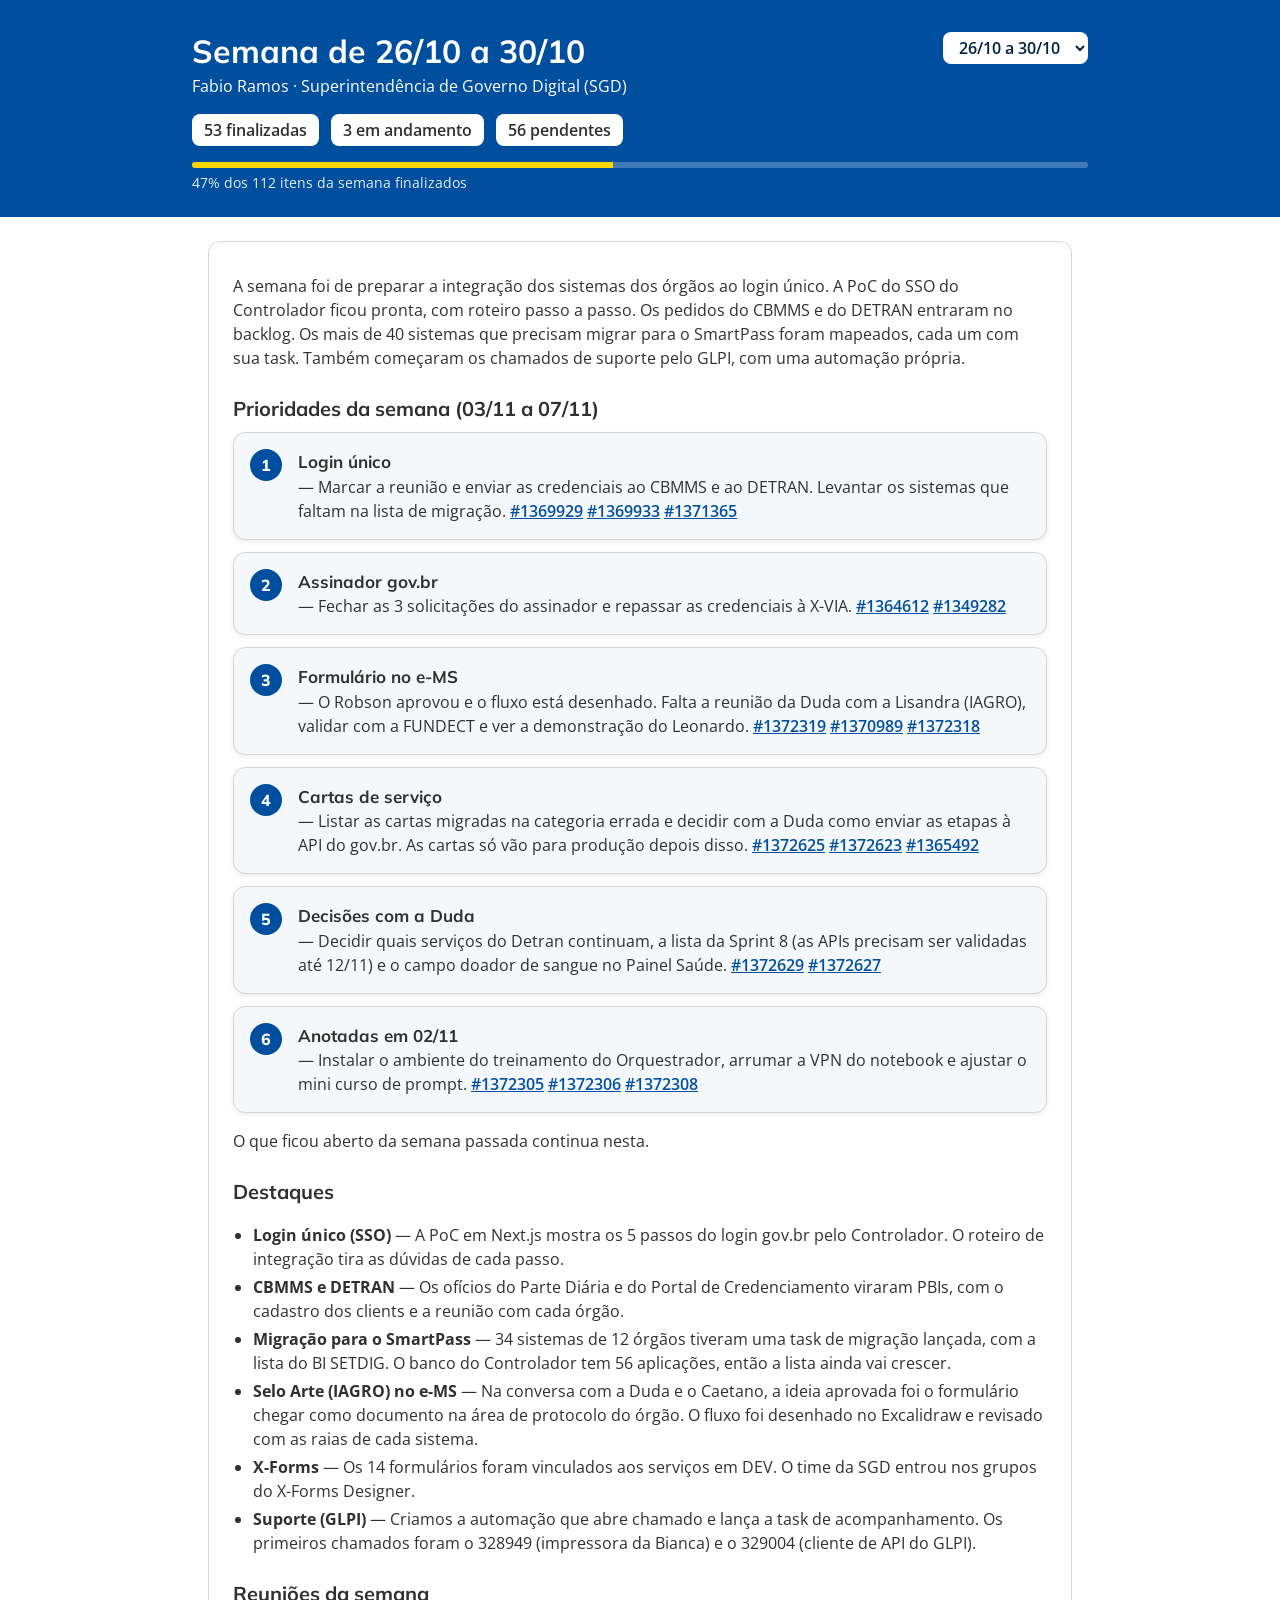
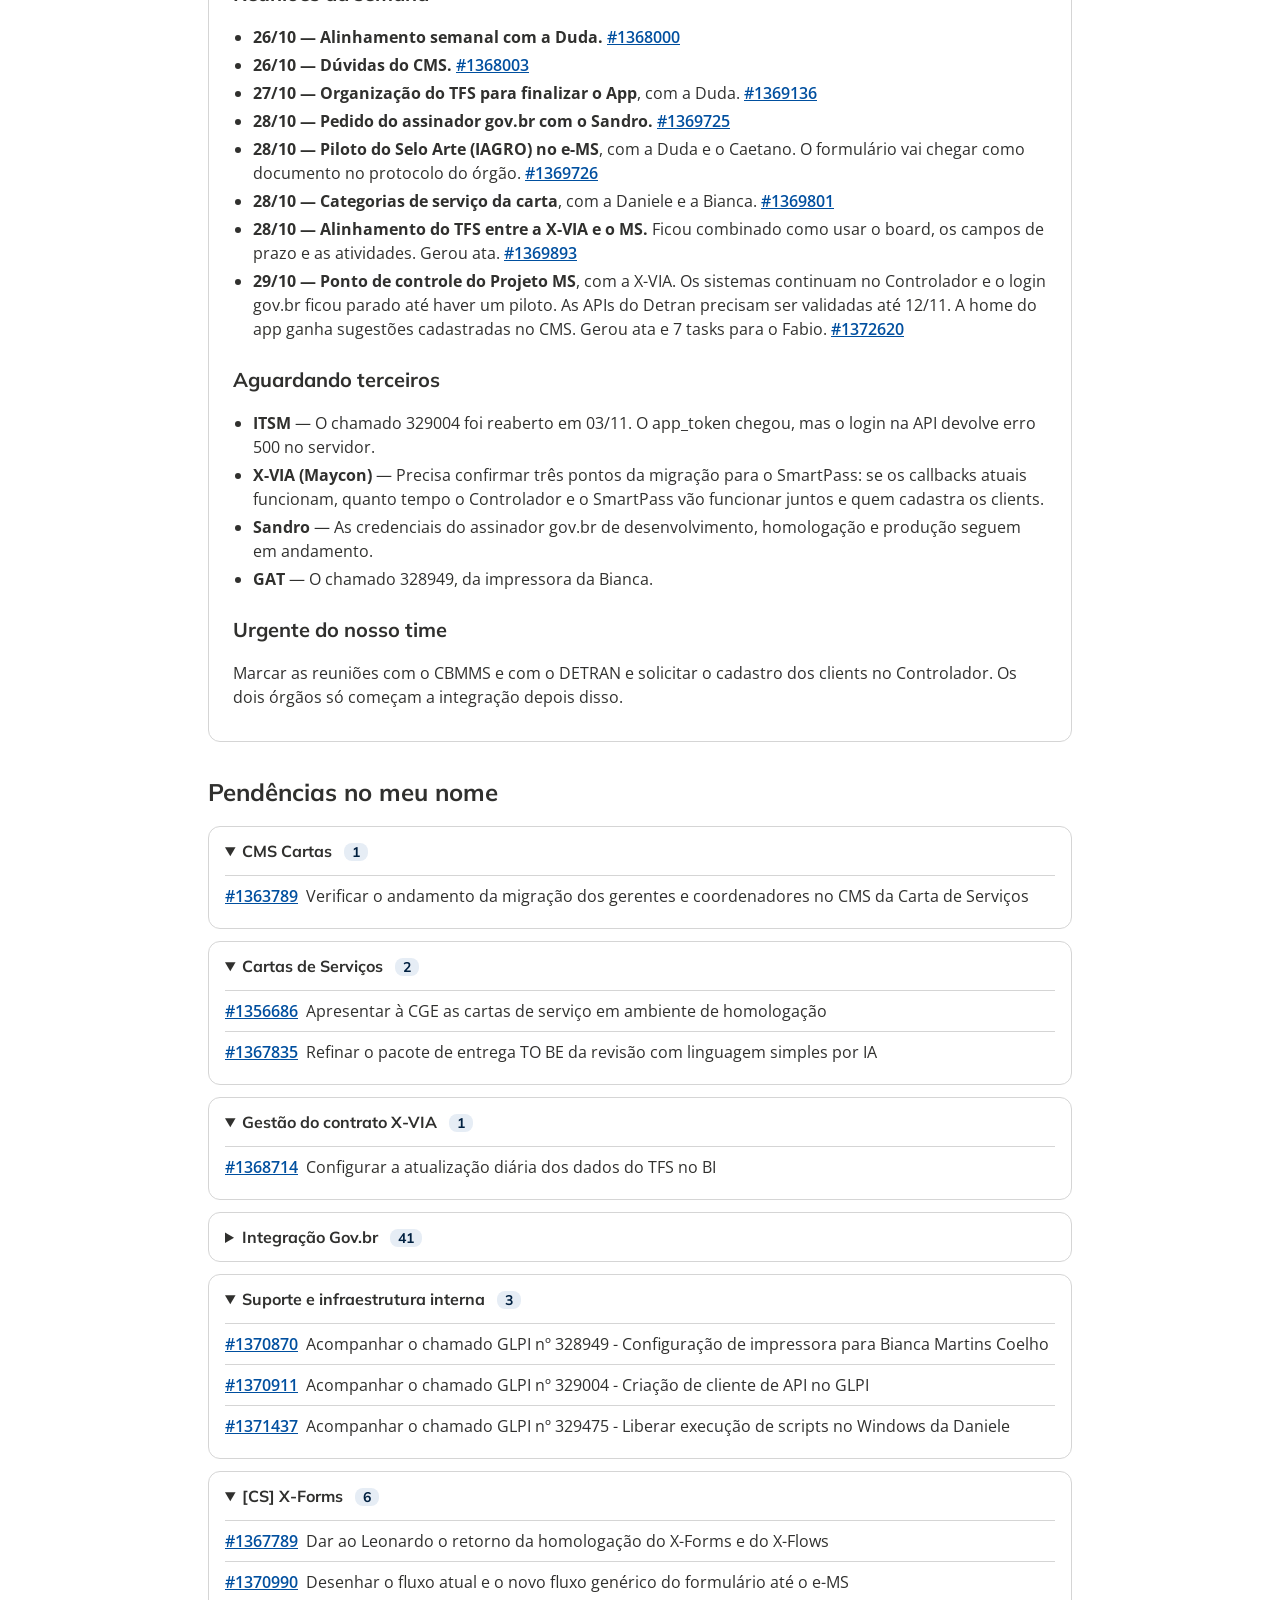
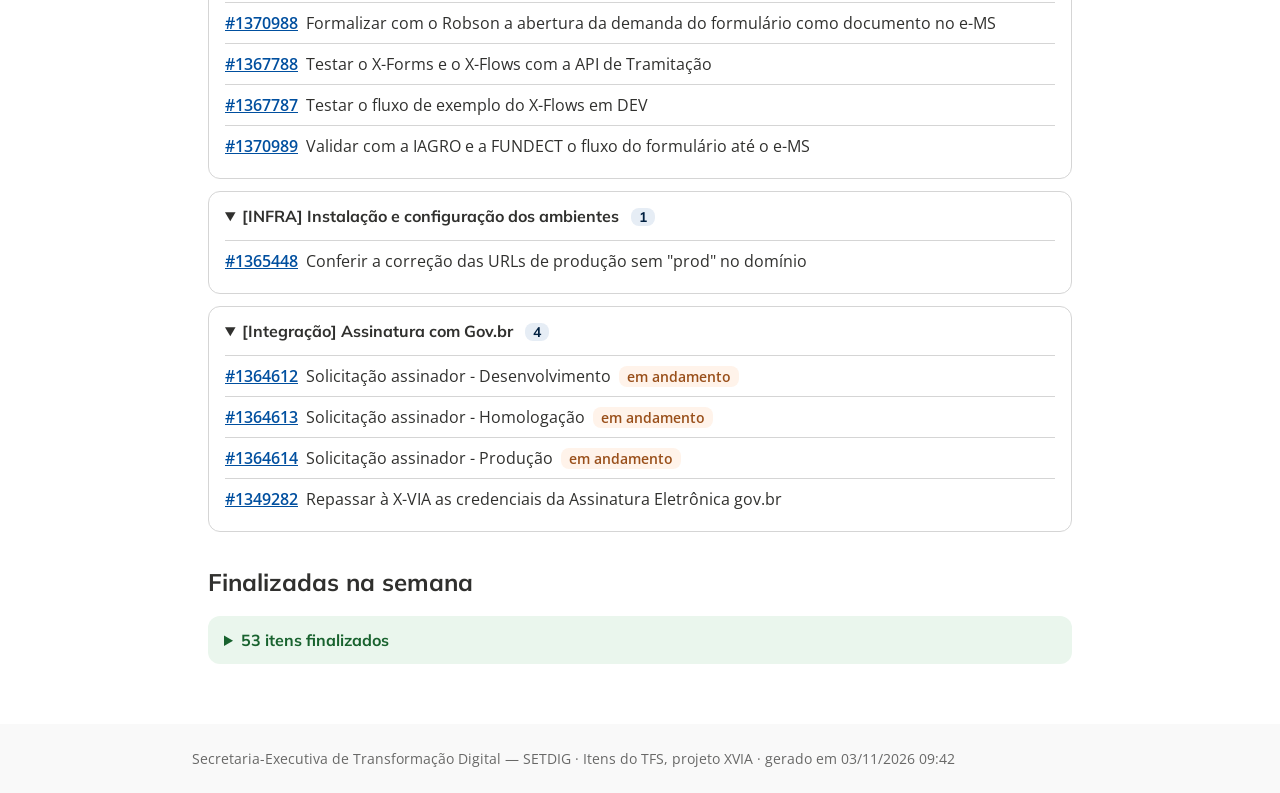
==== commit 6389c730: "docs: add the meetings of the week to the 2026-10-30 report" ====
--- a/index.html
+++ b/index.html
@@ -131,7 +131,7 @@
 
 <footer><div class="wrap">Secretaria-Executiva de Transformação Digital — SETDIG · Itens do TFS, projeto XVIA<span id="gerado"></span></div></footer>
 
-<script>window.RELATORIO = /*DATA_START*/{"generated_at": "03/11/2026 08:43", "semanas": [{"arquivo": "2026-10-30", "periodo": "26/10 a 30/10", "stats": {"done": 53, "prog": 3, "todo": 56, "block": 0}, "bloqueios": [], "resumo_html": "<h1>Semana de 26/10 a 30/10</h1>\n<p>A semana foi de preparar a integração dos sistemas dos órgãos ao login único. A PoC do SSO do Controlador ficou pronta, com roteiro passo a passo. Os pedidos do CBMMS e do DETRAN entraram no backlog. Os mais de 40 sistemas que precisam migrar para o SmartPass foram mapeados, cada um com sua task. Também começaram os chamados de suporte pelo GLPI, com uma automação própria.</p>\n<h2>Prioridades da semana (03/11 a 07/11)</h2>\n<ol>\n<li><strong>Login único</strong> — Marcar a reunião e enviar as credenciais ao CBMMS e ao DETRAN. Levantar os sistemas que faltam na lista de migração. #1369929 #1369933 #1371365</li>\n<li><strong>Assinador gov.br</strong> — Fechar as 3 solicitações do assinador e repassar as credenciais à X-VIA. #1364612 #1349282</li>\n<li><strong>Formulário no e-MS</strong> — O Robson aprovou e o fluxo está desenhado. Falta a reunião da Duda com a Lisandra (IAGRO), validar com a FUNDECT e ver a demonstração do Leonardo. #1372319 #1370989 #1372318</li>\n<li><strong>Cartas de serviço</strong> — Validar em homologação, ajustar o CMS e apresentar à CGE. #1365492 #1366672 #1356686</li>\n<li><strong>X-Agents</strong> — Cadastrar o servidor de LLM da SES e homologar com o Antonio e a Bianca. #1365827 #1365297</li>\n<li><strong>Anotadas em 02/11</strong> — Instalar o ambiente do treinamento do Orquestrador, arrumar a VPN do notebook e ajustar o mini curso de prompt. #1372305 #1372306 #1372308</li>\n</ol>\n<p>O que ficou aberto da semana passada continua nesta.</p>\n<h2>Destaques</h2>\n<ul>\n<li><strong>Login único (SSO)</strong> — A PoC em Next.js mostra os 5 passos do login gov.br pelo Controlador. O roteiro de integração tira as dúvidas de cada passo.</li>\n<li><strong>CBMMS e DETRAN</strong> — Os ofícios do Parte Diária e do Portal de Credenciamento viraram PBIs, com o cadastro dos clients e a reunião com cada órgão.</li>\n<li><strong>Migração para o SmartPass</strong> — 34 sistemas de 12 órgãos tiveram uma task de migração lançada, com a lista do BI SETDIG. O banco do Controlador tem 56 aplicações, então a lista ainda vai crescer.</li>\n<li><strong>Selo Arte (IAGRO) no e-MS</strong> — Na conversa com a Duda e o Caetano, a ideia aprovada foi o formulário chegar como documento na área de protocolo do órgão. O fluxo foi desenhado no Excalidraw e revisado com as raias de cada sistema.</li>\n<li><strong>X-Forms</strong> — Os 14 formulários foram vinculados aos serviços em DEV. O time da SGD entrou nos grupos do X-Forms Designer.</li>\n<li><strong>Suporte (GLPI)</strong> — Criamos a automação que abre chamado e lança a task de acompanhamento. Os primeiros chamados foram o 328949 (impressora da Bianca) e o 329004 (cliente de API do GLPI).</li>\n<li><strong>Reuniões</strong> — Houve 6 reuniões na semana. A do alinhamento do TFS entre a X-VIA e o MS gerou ata.</li>\n</ul>\n<h2>Aguardando terceiros</h2>\n<ul>\n<li><strong>ITSM</strong> — O chamado 329004 foi reaberto em 03/11. O app_token chegou, mas o login na API devolve erro 500 no servidor.</li>\n<li><strong>X-VIA (Maycon)</strong> — Precisa confirmar três pontos da migração para o SmartPass: se os callbacks atuais funcionam, quanto tempo o Controlador e o SmartPass vão funcionar juntos e quem cadastra os clients.</li>\n<li><strong>Sandro</strong> — As credenciais do assinador gov.br de desenvolvimento, homologação e produção seguem em andamento.</li>\n<li><strong>GAT</strong> — O chamado 328949, da impressora da Bianca.</li>\n</ul>\n<h2>Urgente do nosso time</h2>\n<p>Marcar as reuniões com o CBMMS e com o DETRAN e solicitar o cadastro dos clients no Controlador. Os dois órgãos só começam a integração depois disso.</p>", "frentes": [{"nome": "CMS Cartas", "itens": [{"id": "1363789", "tipo": "Task", "titulo": "Verificar o andamento da migração dos gerentes e coordenadores no CMS da Carta de Serviços", "estado": "To Do", "bucket": "todo", "responsavel": "Fabio Ramos", "dias": 6}, {"id": "1365961", "tipo": "Task", "titulo": "Receber da X-VIA o passo a passo de atribuição das roles no SmartPass", "estado": "Done", "bucket": "done", "responsavel": "Fabio Ramos", "dias": 7}]}, {"nome": "Cartas de Serviços", "itens": [{"id": "1356686", "tipo": "Task", "titulo": "Apresentar à CGE as cartas de serviço em ambiente de homologação", "estado": "To Do", "bucket": "todo", "responsavel": "Fabio Ramos", "dias": 7}, {"id": "1367835", "tipo": "Task", "titulo": "Refinar o pacote de entrega TO BE da revisão com linguagem simples por IA", "estado": "To Do", "bucket": "todo", "responsavel": "Fabio Ramos", "dias": 8}, {"id": "1360252", "tipo": "Task", "titulo": "Apoiar o Kauã nas dúvidas e na migração das cartas de serviço", "estado": "Done", "bucket": "done", "responsavel": "Fabio Ramos", "dias": 8}, {"id": "1346159", "tipo": "Task", "titulo": "Formalizar o envio das pendências para a X-VIA", "estado": "Done", "bucket": "done", "responsavel": "Fabio Ramos", "dias": 8}, {"id": "1365068", "tipo": "Task", "titulo": "Responder o documento de dúvidas do Kauã sobre a carta de serviço", "estado": "Done", "bucket": "done", "responsavel": "Fabio Ramos", "dias": 8}, {"id": "1365065", "tipo": "Task", "titulo": "Responder o e-mail de 09/10/2026 sobre manter a busca por nome e endereço", "estado": "Done", "bucket": "done", "responsavel": "Fabio Ramos", "dias": 7}, {"id": "1346156", "tipo": "Task", "titulo": "Trazer os valores do filtro de motivo de devolução da carta de serviço", "estado": "Done", "bucket": "done", "responsavel": "Fabio Ramos", "dias": 8}]}, {"nome": "Gestão do contrato X-VIA", "itens": [{"id": "1368714", "tipo": "Task", "titulo": "Configurar a atualização diária dos dados do TFS no BI", "estado": "To Do", "bucket": "todo", "responsavel": "Fabio Ramos", "dias": 8}, {"id": "1368711", "tipo": "Task", "titulo": "Criar as queries do BI na pasta BI SETDIG do TFS", "estado": "Done", "bucket": "done", "responsavel": "Fabio Ramos", "dias": 7}, {"id": "1368713", "tipo": "Task", "titulo": "Desenvolver a página Projeto X-VIA no BI centralizado", "estado": "Done", "bucket": "done", "responsavel": "Fabio Ramos", "dias": 7}, {"id": "1368712", "tipo": "Task", "titulo": "Desenvolver o extrator do TFS na plataforma de dados do BI", "estado": "Done", "bucket": "done", "responsavel": "Fabio Ramos", "dias": 7}]}, {"nome": "Integração Gov.br", "itens": [{"id": "1369931", "tipo": "Task", "titulo": "Enviar ao CBMMS as credenciais de integração", "estado": "To Do", "bucket": "todo", "responsavel": "Fabio Ramos", "dias": 6}, {"id": "1369935", "tipo": "Task", "titulo": "Enviar ao DETRAN as credenciais de integração", "estado": "To Do", "bucket": "todo", "responsavel": "Fabio Ramos", "dias": 6}, {"id": "1371365", "tipo": "Task", "titulo": "Levantar os sistemas do Controlador que faltam na lista de migração", "estado": "To Do", "bucket": "todo", "responsavel": "Fabio Ramos", "dias": 5}, {"id": "1369929", "tipo": "Task", "titulo": "Marcar reunião com o CBMMS para apresentar o roteiro de integração", "estado": "To Do", "bucket": "todo", "responsavel": "Fabio Ramos", "dias": 6}, {"id": "1369933", "tipo": "Task", "titulo": "Marcar reunião com o DETRAN para apresentar o roteiro de integração", "estado": "To Do", "bucket": "todo", "responsavel": "Fabio Ramos", "dias": 6}, {"id": "1371330", "tipo": "Task", "titulo": "Migrar o login do Assinador gov.br (CBMMS) do Controlador para o SmartPass", "estado": "To Do", "bucket": "todo", "responsavel": "Fabio Ramos", "dias": 5}, {"id": "1371331", "tipo": "Task", "titulo": "Migrar o login do BI (CBMMS) do Controlador para o SmartPass", "estado": "To Do", "bucket": "todo", "responsavel": "Fabio Ramos", "dias": 5}, {"id": "1371332", "tipo": "Task", "titulo": "Migrar o login do CRAF (CBMMS) do Controlador para o SmartPass", "estado": "To Do", "bucket": "todo", "responsavel": "Fabio Ramos", "dias": 5}, {"id": "1371334", "tipo": "Task", "titulo": "Migrar o login do CRONOS (CBMMS) do Controlador para o SmartPass", "estado": "To Do", "bucket": "todo", "responsavel": "Fabio Ramos", "dias": 5}, {"id": "1371333", "tipo": "Task", "titulo": "Migrar o login do Credenciamento (CBMMS) do Controlador para o SmartPass", "estado": "To Do", "bucket": "todo", "responsavel": "Fabio Ramos", "dias": 5}, {"id": "1371335", "tipo": "Task", "titulo": "Migrar o login do DIARIA-SSP (SEJUSP/CBMMS) do Controlador para o SmartPass", "estado": "To Do", "bucket": "todo", "responsavel": "Fabio Ramos", "dias": 5}, {"id": "1371346", "tipo": "Task", "titulo": "Migrar o login do DOEVIDAS (SES/HEMOSUL) do Controlador para o SmartPass", "estado": "To Do", "bucket": "todo", "responsavel": "Fabio Ramos", "dias": 5}, {"id": "1371343", "tipo": "Task", "titulo": "Migrar o login do Diário Oficial (SAD) do Controlador para o SmartPass", "estado": "To Do", "bucket": "todo", "responsavel": "Fabio Ramos", "dias": 5}, {"id": "1371355", "tipo": "Task", "titulo": "Migrar o login do Fiscalização (DETRAN) do Controlador para o SmartPass", "estado": "To Do", "bucket": "todo", "responsavel": "Fabio Ramos", "dias": 5}, {"id": "1371364", "tipo": "Task", "titulo": "Migrar o login do Forms BackEnd do Controlador para o SmartPass", "estado": "To Do", "bucket": "todo", "responsavel": "Fabio Ramos", "dias": 5}, {"id": "1371341", "tipo": "Task", "titulo": "Migrar o login do Gestão de Frota (SEJUSP) do Controlador para o SmartPass", "estado": "To Do", "bucket": "todo", "responsavel": "Fabio Ramos", "dias": 5}, {"id": "1371351", "tipo": "Task", "titulo": "Migrar o login do MADES (IMASUL) do Controlador para o SmartPass", "estado": "To Do", "bucket": "todo", "responsavel": "Fabio Ramos", "dias": 5}, {"id": "1371356", "tipo": "Task", "titulo": "Migrar o login do Meu DETRAN (DETRAN) do Controlador para o SmartPass", "estado": "To Do", "bucket": "todo", "responsavel": "Fabio Ramos", "dias": 5}, {"id": "1371358", "tipo": "Task", "titulo": "Migrar o login do Monitor de Acessibilidade (SEGOV) do Controlador para o SmartPass", "estado": "To Do", "bucket": "todo", "responsavel": "Fabio Ramos", "dias": 5}, {"id": "1371350", "tipo": "Task", "titulo": "Migrar o login do PECON MS (IAGRO) do Controlador para o SmartPass", "estado": "To Do", "bucket": "todo", "responsavel": "Fabio Ramos", "dias": 5}, {"id": "1371336", "tipo": "Task", "titulo": "Migrar o login do PREVENIR (CBMMS) do Controlador para o SmartPass", "estado": "To Do", "bucket": "todo", "responsavel": "Fabio Ramos", "dias": 5}, {"id": "1371345", "tipo": "Task", "titulo": "Migrar o login do PSEG - Processo Seletivo (SAD) do Controlador para o SmartPass", "estado": "To Do", "bucket": "todo", "responsavel": "Fabio Ramos", "dias": 5}, {"id": "1371361", "tipo": "Task", "titulo": "Migrar o login do Painel de Atendimento do Controlador para o SmartPass", "estado": "To Do", "bucket": "todo", "responsavel": "Fabio Ramos", "dias": 5}, {"id": "1371357", "tipo": "Task", "titulo": "Migrar o login do Parcerias (EPE) do Controlador para o SmartPass", "estado": "To Do", "bucket": "todo", "responsavel": "Fabio Ramos", "dias": 5}, {"id": "1371363", "tipo": "Task", "titulo": "Migrar o login do Portal ms.gov.br do Controlador para o SmartPass", "estado": "To Do", "bucket": "todo", "responsavel": "Fabio Ramos", "dias": 5}, {"id": "1371337", "tipo": "Task", "titulo": "Migrar o login do Prontidão (CBMMS) do Controlador para o SmartPass", "estado": "To Do", "bucket": "todo", "responsavel": "Fabio Ramos", "dias": 5}, {"id": "1371348", "tipo": "Task", "titulo": "Migrar o login do REDESUAS (SEAD) do Controlador para o SmartPass", "estado": "To Do", "bucket": "todo", "responsavel": "Fabio Ramos", "dias": 5}, {"id": "1371347", "tipo": "Task", "titulo": "Migrar o login do Rede Saúde (SES) do Controlador para o SmartPass", "estado": "To Do", "bucket": "todo", "responsavel": "Fabio Ramos", "dias": 5}, {"id": "1371359", "tipo": "Task", "titulo": "Migrar o login do Responde MS (SEGOV) do Controlador para o SmartPass", "estado": "To Do", "bucket": "todo", "responsavel": "Fabio Ramos", "dias": 5}, {"id": "1371360", "tipo": "Task", "titulo": "Migrar o login do SIAFIC - Sistema Financeiro do Controlador para o SmartPass", "estado": "To Do", "bucket": "todo", "responsavel": "Fabio Ramos", "dias": 5}, {"id": "1371339", "tipo": "Task", "titulo": "Migrar o login do SIC - Comando de Incidentes (CBMMS) do Controlador para o SmartPass", "estado": "To Do", "bucket": "todo", "responsavel": "Fabio Ramos", "dias": 5}, {"id": "1371342", "tipo": "Task", "titulo": "Migrar o login do SIGO (SEJUSP) do Controlador para o SmartPass", "estado": "To Do", "bucket": "todo", "responsavel": "Fabio Ramos", "dias": 5}, {"id": "1371353", "tipo": "Task", "titulo": "Migrar o login do SIRIEMA (IMASUL) do Controlador para o SmartPass", "estado": "To Do", "bucket": "todo", "responsavel": "Fabio Ramos", "dias": 5}, {"id": "1371354", "tipo": "Task", "titulo": "Migrar o login do SISGEO (IMASUL) do Controlador para o SmartPass", "estado": "To Do", "bucket": "todo", "responsavel": "Fabio Ramos", "dias": 5}, {"id": "1371362", "tipo": "Task", "titulo": "Migrar o login do SISPC do Controlador para o SmartPass", "estado": "To Do", "bucket": "todo", "responsavel": "Fabio Ramos", "dias": 5}, {"id": "1371338", "tipo": "Task", "titulo": "Migrar o login do Seleção (CBMMS) do Controlador para o SmartPass", "estado": "To Do", "bucket": "todo", "responsavel": "Fabio Ramos", "dias": 5}, {"id": "1371340", "tipo": "Task", "titulo": "Migrar o login do TARS (CBMMS) do Controlador para o SmartPass", "estado": "To Do", "bucket": "todo", "responsavel": "Fabio Ramos", "dias": 5}, {"id": "1371344", "tipo": "Task", "titulo": "Migrar o login do e-MS (SAD) do Controlador para o SmartPass", "estado": "To Do", "bucket": "todo", "responsavel": "Fabio Ramos", "dias": 5}, {"id": "1371349", "tipo": "Task", "titulo": "Migrar o login do e-Saniagro (IAGRO) do Controlador para o SmartPass", "estado": "To Do", "bucket": "todo", "responsavel": "Fabio Ramos", "dias": 5}, {"id": "1369930", "tipo": "Task", "titulo": "Solicitar o cadastro dos clients do Parte Diária no Controlador", "estado": "To Do", "bucket": "todo", "responsavel": "Fabio Ramos", "dias": 6}, {"id": "1369934", "tipo": "Task", "titulo": "Solicitar o cadastro dos clients do Portal de Credenciamento no Controlador", "estado": "To Do", "bucket": "todo", "responsavel": "Fabio Ramos", "dias": 6}, {"id": "1369926", "tipo": "Task", "titulo": "Criar a PoC de integração com o SSO do Controlador", "estado": "Done", "bucket": "done", "responsavel": "Fabio Ramos", "dias": 5}, {"id": "1369927", "tipo": "Task", "titulo": "Escrever o roteiro de integração passo a passo", "estado": "Done", "bucket": "done", "responsavel": "Fabio Ramos", "dias": 5}]}, {"nome": "Suporte e infraestrutura interna", "itens": [{"id": "1370870", "tipo": "Task", "titulo": "Acompanhar o chamado GLPI nº 328949 - Configuração de impressora para Bianca Martins Coelho", "estado": "To Do", "bucket": "todo", "responsavel": "Fabio Ramos", "dias": 5}, {"id": "1370911", "tipo": "Task", "titulo": "Acompanhar o chamado GLPI nº 329004 - Criação de cliente de API no GLPI", "estado": "To Do", "bucket": "todo", "responsavel": "Fabio Ramos", "dias": 5}, {"id": "1371437", "tipo": "Task", "titulo": "Acompanhar o chamado GLPI nº 329475 - Liberar execução de scripts no Windows da Daniele", "estado": "To Do", "bucket": "todo", "responsavel": "Fabio Ramos", "dias": 5}]}, {"nome": "[CS] X-Forms", "itens": [{"id": "1367789", "tipo": "Task", "titulo": "Dar ao Leonardo o retorno da homologação do X-Forms e do X-Flows", "estado": "To Do", "bucket": "todo", "responsavel": "Fabio Ramos", "dias": 8}, {"id": "1370990", "tipo": "Task", "titulo": "Desenhar o fluxo atual e o novo fluxo genérico do formulário até o e-MS", "estado": "To Do", "bucket": "todo", "responsavel": "Fabio Ramos", "dias": 5}, {"id": "1370988", "tipo": "Task", "titulo": "Formalizar com o Robson a abertura da demanda do formulário como documento no e-MS", "estado": "To Do", "bucket": "todo", "responsavel": "Fabio Ramos", "dias": 5}, {"id": "1367788", "tipo": "Task", "titulo": "Testar o X-Forms e o X-Flows com a API de Tramitação", "estado": "To Do", "bucket": "todo", "responsavel": "Fabio Ramos", "dias": 8}, {"id": "1367787", "tipo": "Task", "titulo": "Testar o fluxo de exemplo do X-Flows em DEV", "estado": "To Do", "bucket": "todo", "responsavel": "Fabio Ramos", "dias": 8}, {"id": "1370989", "tipo": "Task", "titulo": "Validar com a IAGRO e a FUNDECT o fluxo do formulário até o e-MS", "estado": "To Do", "bucket": "todo", "responsavel": "Fabio Ramos", "dias": 5}, {"id": "1368010", "tipo": "Task", "titulo": "Alinhar o piloto do X-Forms com a IAGRO e incluir a Duda na agenda", "estado": "Done", "bucket": "done", "responsavel": "Fabio Ramos", "dias": 5}, {"id": "1367785", "tipo": "Task", "titulo": "Incluir o time da SGD nos grupos do X-Forms Designer no SmartPass", "estado": "Done", "bucket": "done", "responsavel": "Fabio Ramos", "dias": 7}, {"id": "1367786", "tipo": "Task", "titulo": "Testar o formulário de demonstração do X-Forms em DEV", "estado": "Done", "bucket": "done", "responsavel": "Fabio Ramos", "dias": 7}, {"id": "1369242", "tipo": "Task", "titulo": "Vincular os 14 formulários aos serviços do catálogo em DEV", "estado": "Done", "bucket": "done", "responsavel": "Fabio Ramos", "dias": 7}]}, {"nome": "[INFRA] Instalação e configuração dos ambientes", "itens": [{"id": "1365448", "tipo": "Task", "titulo": "Conferir a correção das URLs de produção sem \"prod\" no domínio", "estado": "To Do", "bucket": "todo", "responsavel": "Fabio Ramos", "dias": 7}, {"id": "1363439", "tipo": "Task", "titulo": "Acompanhar o chamado das VMs do carimbo de tempo na UGSI e na Infraestrutura", "estado": "Done", "bucket": "done", "responsavel": "Fabio Ramos", "dias": 8}]}, {"nome": "[Integração] Assinatura com Gov.br", "itens": [{"id": "1364612", "tipo": "Task", "titulo": "Solicitação assinador - Desenvolvimento", "estado": "In Progress", "bucket": "prog", "responsavel": "Fabio Ramos", "dias": 8}, {"id": "1364613", "tipo": "Task", "titulo": "Solicitação assinador - Homologação", "estado": "In Progress", "bucket": "prog", "responsavel": "Fabio Ramos", "dias": 6}, {"id": "1364614", "tipo": "Task", "titulo": "Solicitação assinador - Produção", "estado": "In Progress", "bucket": "prog", "responsavel": "Fabio Ramos", "dias": 8}, {"id": "1349282", "tipo": "Task", "titulo": "Repassar à X-VIA as credenciais da Assinatura Eletrônica gov.br", "estado": "To Do", "bucket": "todo", "responsavel": "Fabio Ramos", "dias": 6}, {"id": "1349281", "tipo": "Task", "titulo": "Formalizar o pedido de credenciais da Assinatura Eletrônica gov.br", "estado": "Done", "bucket": "done", "responsavel": "Fabio Ramos", "dias": 6}, {"id": "1365062", "tipo": "Task", "titulo": "Solicitar ao Sandro o assinador gov.br", "estado": "Done", "bucket": "done", "responsavel": "Fabio Ramos", "dias": 6}]}, {"nome": "Ajustes e atualizações", "itens": [{"id": "1367585", "tipo": "Task", "titulo": "Validação do redirecionamento SmartPass", "estado": "Done", "bucket": "done", "responsavel": "Fabio Ramos", "dias": 7}]}, {"nome": "Aplicativo MS Digital", "itens": [{"id": "1363777", "tipo": "Task", "titulo": "Acompanhar consulta da carteirinha do estudante CDIEMS por CPF", "estado": "Done", "bucket": "done", "responsavel": "Fabio Ramos", "dias": 8}, {"id": "1338601", "tipo": "Task", "titulo": "Verificar usuários govBR vs login próprio e incluir no BI do MS Digital", "estado": "Done", "bucket": "done", "responsavel": "Fabio Ramos", "dias": 8}]}, {"nome": "Autenticação SSO", "itens": [{"id": "1365301", "tipo": "Task", "titulo": "Criar com o Everaldo a PoC de integração do sistema com o SmartPass", "estado": "Done", "bucket": "done", "responsavel": "Fabio Ramos", "dias": 6}, {"id": "1336360", "tipo": "Task", "titulo": "Encaminhar credenciais ao analista da XVia.", "estado": "Done", "bucket": "done", "responsavel": "Fabio Ramos", "dias": 6}, {"id": "1336353", "tipo": "Task", "titulo": "Encaminhar credenciais ao analista da XVia.", "estado": "Done", "bucket": "done", "responsavel": "Fabio Ramos", "dias": 6}, {"id": "1336348", "tipo": "Task", "titulo": "Encaminhar credenciais ao analista da XVia.", "estado": "Done", "bucket": "done", "responsavel": "Fabio Ramos", "dias": 6}, {"id": "1336359", "tipo": "Task", "titulo": "Receber e validar Client ID e Client Secret.", "estado": "Done", "bucket": "done", "responsavel": "Fabio Ramos", "dias": 6}, {"id": "1336352", "tipo": "Task", "titulo": "Receber e validar Client ID e Client Secret.", "estado": "Done", "bucket": "done", "responsavel": "Fabio Ramos", "dias": 6}, {"id": "1336347", "tipo": "Task", "titulo": "Receber e validar Client ID e Client Secret.", "estado": "Done", "bucket": "done", "responsavel": "Fabio Ramos", "dias": 6}, {"id": "1336361", "tipo": "Task", "titulo": "Registrar as credenciais de forma segura na documentação técnica.", "estado": "Done", "bucket": "done", "responsavel": "Fabio Ramos", "dias": 6}, {"id": "1336354", "tipo": "Task", "titulo": "Registrar as credenciais de forma segura na documentação técnica.", "estado": "Done", "bucket": "done", "responsavel": "Fabio Ramos", "dias": 6}, {"id": "1336349", "tipo": "Task", "titulo": "Registrar as credenciais de forma segura na documentação técnica.", "estado": "Done", "bucket": "done", "responsavel": "Fabio Ramos", "dias": 6}, {"id": "1336345", "tipo": "Task", "titulo": "Solicitar credenciais de homologação.", "estado": "Done", "bucket": "done", "responsavel": "Fabio Ramos", "dias": 6}, {"id": "1336358", "tipo": "Task", "titulo": "Solicitar credencial", "estado": "Done", "bucket": "done", "responsavel": "Fabio Ramos", "dias": 6}, {"id": "1336351", "tipo": "Task", "titulo": "Solicitar credencial", "estado": "Done", "bucket": "done", "responsavel": "Fabio Ramos", "dias": 6}]}, {"nome": "Capacitação interna", "itens": [{"id": "1367793", "tipo": "Task", "titulo": "Definir as premissas para gerar relatório em HTML com IA", "estado": "Done", "bucket": "done", "responsavel": "Fabio Ramos", "dias": 8}, {"id": "1367792", "tipo": "Task", "titulo": "Levantar o material do mini curso de IA para relatórios", "estado": "Done", "bucket": "done", "responsavel": "Fabio Ramos", "dias": 8}, {"id": "1367795", "tipo": "Task", "titulo": "Marcar a apresentação do mini curso para o time da SGD", "estado": "Done", "bucket": "done", "responsavel": "Fabio Ramos", "dias": 8}, {"id": "1367794", "tipo": "Task", "titulo": "Revisar o material do mini curso com a Bianca Coelho", "estado": "Done", "bucket": "done", "responsavel": "Fabio Ramos", "dias": 7}]}, {"nome": "Design System", "itens": [{"id": "1351974", "tipo": "Task", "titulo": "Acompanhar a alteração do domínio do Design System", "estado": "Done", "bucket": "done", "responsavel": "Fabio Ramos", "dias": 8}, {"id": "1355000", "tipo": "Task", "titulo": "Definir com o Victor o acesso ao registry para órgão fora do grupo xvia", "estado": "Done", "bucket": "done", "responsavel": "Fabio Ramos", "dias": 8}, {"id": "1338612", "tipo": "Task", "titulo": "Mapear lacunas do Design System do Estado frente ao XVIA", "estado": "Done", "bucket": "done", "responsavel": "Fabio Ramos", "dias": 8}, {"id": "1340716", "tipo": "Task", "titulo": "Obter da X-VIA o repositório e a publicação do Storybook", "estado": "Done", "bucket": "done", "responsavel": "Fabio Ramos", "dias": 8}, {"id": "1355001", "tipo": "Task", "titulo": "Retornar ao Delacyr com a causa, o README e o caminho de acesso", "estado": "Done", "bucket": "done", "responsavel": "Fabio Ramos", "dias": 8}]}, {"nome": "Formulários", "itens": [{"id": "1343791", "tipo": "Task", "titulo": "Verificar com a Infraestrutura a alteração no N8N e os eventos dos pods no Argo", "estado": "Done", "bucket": "done", "responsavel": "Fabio Ramos", "dias": 8}]}, {"nome": "Gestão de acessos externos", "itens": [{"id": "1364196", "tipo": "Task", "titulo": "Receber do Emmanuel Tollentino a liberação do controlador_prd e repassar à X-VIA", "estado": "Done", "bucket": "done", "responsavel": "Fabio Ramos", "dias": 7}]}, {"nome": "Reuniões", "itens": [{"id": "1349960", "tipo": "Task", "titulo": "16/09/2026 - Demonstração do PostHog", "estado": "Done", "bucket": "done", "responsavel": "Fabio Ramos", "dias": 8}, {"id": "1368000", "tipo": "Task", "titulo": "26/10/2026 - Alinhamento semanal com a Duda", "estado": "Done", "bucket": "done", "responsavel": "Fabio Ramos", "dias": 8}, {"id": "1368003", "tipo": "Task", "titulo": "26/10/2026 - Dúvidas do CMS", "estado": "Done", "bucket": "done", "responsavel": "Fabio Ramos", "dias": 8}, {"id": "1369136", "tipo": "Task", "titulo": "27/10/2026 - Organização do TFS para finalizar o App", "estado": "Done", "bucket": "done", "responsavel": "Fabio Ramos", "dias": 7}, {"id": "1369893", "tipo": "Task", "titulo": "28/10/2026 - Alinhamento do TFS entre X-VIA e MS", "estado": "Done", "bucket": "done", "responsavel": "Fabio Ramos", "dias": 6}, {"id": "1369726", "tipo": "Task", "titulo": "28/10/2026 - Integração do piloto Selo Arte da IAGRO com o e-MS", "estado": "Done", "bucket": "done", "responsavel": "Fabio Ramos", "dias": 6}, {"id": "1369725", "tipo": "Task", "titulo": "28/10/2026 - Pedido do assinador gov.br com o Sandro", "estado": "Done", "bucket": "done", "responsavel": "Fabio Ramos", "dias": 6}, {"id": "1365066", "tipo": "Task", "titulo": "Definir o objetivo da reunião de segunda-feira, 19/10/2026", "estado": "Done", "bucket": "done", "responsavel": "Fabio Ramos", "dias": 8}]}]}, {"arquivo": "2026-10-09", "periodo": "05/10 a 09/10", "stats": {"done": 17, "prog": 1, "todo": 6, "block": 0}, "bloqueios": [], "resumo_html": "<h1>Semana de 05/10 a 09/10</h1>\n<p>Semana de destravar acesso. O treinamento do SmartPass saiu do papel e foi até o fim, a UGSI\nrespondeu sobre os ambientes de desenvolvimento e homologação depois de três semanas, e o banco do\nCMS deixou de ser caixa-preta para a SETDIG.</p>\n<h2>Destaques</h2>\n<ul>\n<li><strong>Treinamento do SmartPass</strong> — partes 1 e 2 realizadas em 05 e 08/10, conduzidas pelo Leonardo\n  Siqueira. A X-VIA entregou as gravações, o roteiro de integração e a POC com os três exercícios,\n  tudo anexado no item do treinamento.</li>\n<li><strong>Acesso ao banco do CMS</strong> — chamado 0304266 aberto e atendido na mesma semana. As credenciais de\n  leitura do <code>db_xvia-cms</code> chegaram em 07/10.</li>\n<li><strong>Segurança dos ambientes</strong> — a UGSI fechou a questão aberta desde 17/09: desenvolvimento sai da\n  internet e passa a exigir VPN; homologação continua acessível por fora, mas sob regra de produção,\n  com MFA e dados só de teste.</li>\n<li><strong>Cartas de serviço</strong> — a planilha de pendências da migração foi entregue ao Victor Carnaval, e a\n  previsão de conclusão da migração foi levantada com a X-VIA.</li>\n<li><strong>FormFlow</strong> — os colaboradores da X-VIA entraram no Controlador e no FormFlow de homologação.</li>\n</ul>\n<h2>Aguardando terceiros</h2>\n<ul>\n<li><strong>X-VIA</strong> — definir quem corrige cada pendência da planilha de migração das cartas.</li>\n<li><strong>Equipe da Thereza</strong> — a governança do Design System passou a ser conduzida por ela. Enquanto não\n  sai, o acesso ao registry para órgão fora do grupo xvia segue sem solução, e o Corpo de Bombeiros\n  depende disso.</li>\n<li><strong>UGSI, Infraestrutura e X-VIA</strong> — aplicar o que foi decidido: VPN no ambiente de desenvolvimento\n  e MFA no de homologação. A decisão existe, a configuração não.</li>\n</ul>\n<h2>Urgente do nosso time</h2>\n<p>Marcar a reunião das áreas sobre o acesso a desenvolvimento e homologação. A X-VIA perde o acesso\npor fora assim que a regra for aplicada, e ninguém assumiu prazo para o túnel VPN que eles mesmos\nvão manter — sem isso, o time de desenvolvimento deles fica sem ambiente.</p>\n<p>Falta também testar a conexão ao banco do CMS e confirmar na prática que o usuário é somente\nleitura. O sufixo <code>_ro</code> no nome não é garantia de permissão.</p>", "frentes": [{"nome": "Cartas de Serviços", "itens": [{"id": "1360252", "tipo": "Task", "titulo": "Apoiar o Kauã nas dúvidas e na migração das cartas de serviço", "estado": "To Do", "bucket": "todo", "responsavel": "Fabio Ramos", "dias": 29}, {"id": "1359940", "tipo": "Task", "titulo": "Preencher na planilha as pendências das cartas de serviço para a migração", "estado": "Done", "bucket": "done", "responsavel": "Fabio Ramos", "dias": 29}, {"id": "1360737", "tipo": "Task", "titulo": "Verificar a previsão de conclusão da migração das cartas de serviço", "estado": "Done", "bucket": "done", "responsavel": "Fabio Ramos", "dias": 28}]}, {"nome": "Design System", "itens": [{"id": "1340717", "tipo": "Task", "titulo": "Definir a governança do Design System", "estado": "To Do", "bucket": "todo", "responsavel": "Fabio Ramos", "dias": 29}]}, {"nome": "Devolutivas XVia", "itens": [{"id": "1352973", "tipo": "Task", "titulo": "Levantar dúvidas do Roteiro de Integração do Smartpass Login para pauta do treinamento", "estado": "In Progress", "bucket": "prog", "responsavel": "Fabio Ramos", "dias": 26}]}, {"nome": "Formulários", "itens": [{"id": "1360251", "tipo": "Task", "titulo": "Levantar na reunião as APIs do FormFlow e a entrega de dados por banco", "estado": "To Do", "bucket": "todo", "responsavel": "Fabio Ramos", "dias": 29}, {"id": "1360659", "tipo": "Task", "titulo": "Incluir os colaboradores da X-VIA no Controlador e no FormFlow de homologação", "estado": "Done", "bucket": "done", "responsavel": "Fabio Ramos", "dias": 28}, {"id": "1360250", "tipo": "Task", "titulo": "Pedir ao Hugo e à Cris o contato com o Caetano para marcar a reunião", "estado": "Done", "bucket": "done", "responsavel": "Fabio Ramos", "dias": 28}]}, {"nome": "Gestão de acessos externos", "itens": [{"id": "1362377", "tipo": "Task", "titulo": "Marcar a reunião com todas as áreas sobre o acesso aos ambientes DEV e HOM", "estado": "To Do", "bucket": "todo", "responsavel": "Fabio Ramos", "dias": 25}, {"id": "1361077", "tipo": "Task", "titulo": "Abrir a solicitação de acesso de leitura ao banco do CMS para a equipe de DBA", "estado": "Done", "bucket": "done", "responsavel": "Fabio Ramos", "dias": 28}, {"id": "1351973", "tipo": "Task", "titulo": "Aguardar a decisão da Segurança sobre restringir as URLs de desenvolvimento e homologação", "estado": "Done", "bucket": "done", "responsavel": "Fabio Ramos", "dias": 25}, {"id": "1361078", "tipo": "Task", "titulo": "Receber as credenciais de leitura do banco do CMS pelo chamado 0304266", "estado": "Done", "bucket": "done", "responsavel": "Fabio Ramos", "dias": 27}]}, {"nome": "Treinamento", "itens": [{"id": "1360635", "tipo": "Task", "titulo": "Agendar com a X-VIA a parte prática do treinamento do SmartPass para executar a PoC", "estado": "To Do", "bucket": "todo", "responsavel": "Fabio Ramos", "dias": 28}, {"id": "1361921", "tipo": "Task", "titulo": "Responder o formulário de feedback do treinamento do SmartPass", "estado": "To Do", "bucket": "todo", "responsavel": "Fabio Ramos", "dias": 26}, {"id": "1361916", "tipo": "Task", "titulo": "05/10/2026 - Treinamento do SmartPass Login, parte 1", "estado": "Done", "bucket": "done", "responsavel": "Fabio Ramos", "dias": 26}, {"id": "1361754", "tipo": "Task", "titulo": "08/10/2026 - Treinamento do SmartPass Login, parte 2", "estado": "Done", "bucket": "done", "responsavel": "Fabio Ramos", "dias": 26}]}, {"nome": "Reuniões", "itens": [{"id": "1360633", "tipo": "Task", "titulo": "05/10/2026 - Treinamento do SmartPass Login: apresentação dos menus", "estado": "Done", "bucket": "done", "responsavel": "Fabio Ramos", "dias": 28}, {"id": "1360636", "tipo": "Task", "titulo": "05/10/2026 - Validação do TO BE da SEAD: APIs de consulta do CRAS e do Passe Livre", "estado": "Done", "bucket": "done", "responsavel": "Fabio Ramos", "dias": 28}, {"id": "1360672", "tipo": "Task", "titulo": "06/10/2026 - Alinhamento das carteirinhas do MS Digital", "estado": "Done", "bucket": "done", "responsavel": "Fabio Ramos", "dias": 28}, {"id": "1361498", "tipo": "Task", "titulo": "07/10/2026 - Alinhamento da API do Passe Livre Intermunicipal com a SEAD", "estado": "Done", "bucket": "done", "responsavel": "Fabio Ramos", "dias": 27}, {"id": "1361504", "tipo": "Task", "titulo": "07/10/2026 - Benchmarking intergovernamental PE-MS - LiS revisora de IA", "estado": "Done", "bucket": "done", "responsavel": "Fabio Ramos", "dias": 27}, {"id": "1361501", "tipo": "Task", "titulo": "07/10/2026 - Validação TO BE dos serviços de delegacias", "estado": "Done", "bucket": "done", "responsavel": "Fabio Ramos", "dias": 27}, {"id": "1362374", "tipo": "Task", "titulo": "09/10/2026 - Ponto de controle do Projeto MS", "estado": "Done", "bucket": "done", "responsavel": "Fabio Ramos", "dias": 25}, {"id": "1362373", "tipo": "Task", "titulo": "09/10/2026 - Reunião com a SED", "estado": "Done", "bucket": "done", "responsavel": "Fabio Ramos", "dias": 25}]}]}, {"arquivo": "2026-09-04", "periodo": "31/08 a 04/09", "stats": {"done": 35, "prog": 3, "todo": 2, "block": 0}, "bloqueios": [], "resumo_html": "<h1>Semana de 31/08 a 04/09</h1>\n<p>40 itens meus mudaram de estado: 35 finalizados, 3 em andamento, 2 pendentes.</p>\n<h2>O que entregou</h2>\n<ul>\n<li><strong>Documentos do MS Digital</strong> — os 9 documentos que o app já entrega, levantados com exemplo de\n  cada carteira e os dados do cidadão tarjados.</li>\n<li><strong>Carta de serviço</strong> — pacote de entrega TO BE aberto com as 6 pendências da reunião do CMS, e\n  3 regras do fluxo de aprovação fechadas.</li>\n<li><strong>JUCEMS</strong> — volumetria das 20 cartas do órgão levantada e respondida no mesmo dia do pedido.</li>\n<li><strong>Acessos</strong> — 2 chamados abertos: leitura no banco da EDS (268765) e restrição de acesso externo\n  de dev e homologação (270667).</li>\n</ul>\n<h2>Aguardando terceiros</h2>\n<ul>\n<li><strong>DBA</strong> — usuário de leitura no banco da EDS, chamado 268765.</li>\n<li><strong>Infraestrutura</strong> — restrição de acesso externo, incidente 270667.</li>\n<li><strong>X-VIA</strong> — causa do 404 no endpoint de municípios da carteirinha de estudante.</li>\n</ul>\n<h2>Reuniões</h2>\n<p>4 na semana, duas delas no mesmo dia (03/09): pendências do CMS, alinhamento das apresentações dos\nmódulos, dúvidas do CMS da carta de serviço e treinamento de X-flows e X-forms.</p>\n<h2>Urgente</h2>\n<p>Fechar a nomenclatura dos perfis do CMS. Enquanto os nomes não fecham, as regras de aprovação e\nrevisão não têm como ser escritas no pacote de entrega.</p>", "frentes": [{"nome": "Cartas de Serviços", "itens": [{"id": "1346156", "tipo": "Task", "titulo": "Trazer os valores do filtro de motivo de devolução da carta de serviço", "estado": "In Progress", "bucket": "prog", "responsavel": "Fabio Ramos", "dias": 60}, {"id": "1346159", "tipo": "Task", "titulo": "Formalizar o envio das pendências para a X-VIA", "estado": "To Do", "bucket": "todo", "responsavel": "Fabio Ramos", "dias": 63}, {"id": "1346155", "tipo": "Task", "titulo": "Corrigir e formalizar os termos dos nomes dos perfis", "estado": "Done", "bucket": "done", "responsavel": "Fabio Ramos", "dias": 60}, {"id": "1347391", "tipo": "Task", "titulo": "Definir a regra de cancelamento do pedido de aprovação da carta", "estado": "Done", "bucket": "done", "responsavel": "Fabio Ramos", "dias": 60}, {"id": "1347390", "tipo": "Task", "titulo": "Definir a regra que bloqueia nova versão durante o pedido de aprovação", "estado": "Done", "bucket": "done", "responsavel": "Fabio Ramos", "dias": 60}, {"id": "1346699", "tipo": "Task", "titulo": "Formalizar o alinhamento do protótipo UX da tela de Avaliação de Serviço com a X-VIA", "estado": "Done", "bucket": "done", "responsavel": "Fabio Ramos", "dias": 62}, {"id": "1346162", "tipo": "Task", "titulo": "Formalizar o envio do pacote de entrega da carta de serviço", "estado": "Done", "bucket": "done", "responsavel": "Fabio Ramos", "dias": 63}, {"id": "1346846", "tipo": "Task", "titulo": "Formalizar por e-mail o envio dos dados de acesso à JUCEMS", "estado": "Done", "bucket": "done", "responsavel": "Fabio Ramos", "dias": 62}, {"id": "1346160", "tipo": "Task", "titulo": "Gerar o pacote de entrega da carta de serviço", "estado": "Done", "bucket": "done", "responsavel": "Fabio Ramos", "dias": 63}, {"id": "1347393", "tipo": "Task", "titulo": "Levantar o registro de login e logout no CMS", "estado": "Done", "bucket": "done", "responsavel": "Fabio Ramos", "dias": 60}, {"id": "1346845", "tipo": "Task", "titulo": "Levantar o volume de acesso às cartas de serviço da JUCEMS", "estado": "Done", "bucket": "done", "responsavel": "Fabio Ramos", "dias": 62}, {"id": "1346153", "tipo": "Task", "titulo": "Passar o select de custos da carta de serviço", "estado": "Done", "bucket": "done", "responsavel": "Fabio Ramos", "dias": 60}, {"id": "1346161", "tipo": "Task", "titulo": "Validar o pacote de entrega com o time da SGD", "estado": "Done", "bucket": "done", "responsavel": "Fabio Ramos", "dias": 63}]}, {"nome": "Design System", "itens": [{"id": "1340716", "tipo": "Task", "titulo": "Obter da X-VIA o repositório e a publicação do Storybook", "estado": "To Do", "bucket": "todo", "responsavel": "Fabio Ramos", "dias": 62}]}, {"nome": "Formulários", "itens": [{"id": "1343791", "tipo": "Task", "titulo": "Verificar com a Infraestrutura a alteração no N8N e os eventos dos pods no Argo", "estado": "In Progress", "bucket": "prog", "responsavel": "Fabio Ramos", "dias": 64}, {"id": "1343790", "tipo": "Task", "titulo": "Levantar com a EDS a causa da falha no carregamento de municípios", "estado": "Done", "bucket": "done", "responsavel": "Fabio Ramos", "dias": 64}]}, {"nome": "Gestão de acessos externos", "itens": [{"id": "1346674", "tipo": "Task", "titulo": "Elaborar o dicionário de dados das tabelas que a X-VIA precisa acessar", "estado": "In Progress", "bucket": "prog", "responsavel": "Fabio Ramos", "dias": 61}, {"id": "1343782", "tipo": "Task", "titulo": "Abrir o chamado de acesso de leitura ao banco de dados no GLPI", "estado": "Done", "bucket": "done", "responsavel": "Fabio Ramos", "dias": 64}, {"id": "1346354", "tipo": "Task", "titulo": "Abrir o incidente de restrição de acesso externo para a equipe de Infraestrutura", "estado": "Done", "bucket": "done", "responsavel": "Fabio Ramos", "dias": 61}, {"id": "1343745", "tipo": "Task", "titulo": "Aguardar a decisão da Maria Eduarda ou do Galev sobre os próximos passos", "estado": "Done", "bucket": "done", "responsavel": "Fabio Ramos", "dias": 60}, {"id": "1343744", "tipo": "Task", "titulo": "Levantar com a EDS os impactos do incidente nas aplicações", "estado": "Done", "bucket": "done", "responsavel": "Fabio Ramos", "dias": 64}, {"id": "1343740", "tipo": "Task", "titulo": "Levantar com o Maycon a necessidade de usuário de leitura no banco da EDS", "estado": "Done", "bucket": "done", "responsavel": "Fabio Ramos", "dias": 64}, {"id": "1343742", "tipo": "Task", "titulo": "Levantar os dados exigidos pelo DBA para liberar a consulta", "estado": "Done", "bucket": "done", "responsavel": "Fabio Ramos", "dias": 64}, {"id": "1346355", "tipo": "Task", "titulo": "Notificar o grupo da X-VIA sobre a restrição de acesso externo", "estado": "Done", "bucket": "done", "responsavel": "Fabio Ramos", "dias": 61}, {"id": "1343743", "tipo": "Task", "titulo": "Obter com o Maycon o IP da máquina e o nome dos bancos", "estado": "Done", "bucket": "done", "responsavel": "Fabio Ramos", "dias": 64}, {"id": "1343741", "tipo": "Task", "titulo": "Validar com a equipe de DBA a liberação do usuário de leitura", "estado": "Done", "bucket": "done", "responsavel": "Fabio Ramos", "dias": 64}]}, {"nome": "Aplicativo MS Digital", "itens": [{"id": "1343824", "tipo": "Task", "titulo": "Levantar a Carteira do Visitante — OPORTUNIDADE para o novo aplicativo", "estado": "Done", "bucket": "done", "responsavel": "Fabio Ramos", "dias": 60}, {"id": "1343822", "tipo": "Task", "titulo": "Levantar o exemplo da CIPTEA no aplicativo", "estado": "Done", "bucket": "done", "responsavel": "Fabio Ramos", "dias": 60}, {"id": "1343821", "tipo": "Task", "titulo": "Levantar o exemplo da Carteira Desportiva no aplicativo", "estado": "Done", "bucket": "done", "responsavel": "Fabio Ramos", "dias": 60}, {"id": "1343818", "tipo": "Task", "titulo": "Levantar o exemplo da Carteira Funcional no aplicativo", "estado": "Done", "bucket": "done", "responsavel": "Fabio Ramos", "dias": 60}, {"id": "1343823", "tipo": "Task", "titulo": "Levantar o exemplo da Carteira Passe Intermunicipal no aplicativo", "estado": "Done", "bucket": "done", "responsavel": "Fabio Ramos", "dias": 60}, {"id": "1343817", "tipo": "Task", "titulo": "Levantar o exemplo da Carteira de Pesca no aplicativo", "estado": "Done", "bucket": "done", "responsavel": "Fabio Ramos", "dias": 64}, {"id": "1343815", "tipo": "Task", "titulo": "Levantar o exemplo da Carteira de Vacinação no aplicativo", "estado": "Done", "bucket": "done", "responsavel": "Fabio Ramos", "dias": 60}, {"id": "1343816", "tipo": "Task", "titulo": "Levantar o exemplo da Carteira do Doador no aplicativo", "estado": "Done", "bucket": "done", "responsavel": "Fabio Ramos", "dias": 60}, {"id": "1343820", "tipo": "Task", "titulo": "Levantar o exemplo da Carteira do Estudante no aplicativo", "estado": "Done", "bucket": "done", "responsavel": "Fabio Ramos", "dias": 64}, {"id": "1343814", "tipo": "Task", "titulo": "Levantar o exemplo do Cartão SUS no aplicativo", "estado": "Done", "bucket": "done", "responsavel": "Fabio Ramos", "dias": 60}]}, {"nome": "Reuniões", "itens": [{"id": "1346135", "tipo": "Task", "titulo": "01/09/2026 - Pendências do CMS", "estado": "Done", "bucket": "done", "responsavel": "Fabio Ramos", "dias": 63}, {"id": "1346601", "tipo": "Task", "titulo": "02/09/2026 - Alinhamento das apresentações dos módulos para a X-VIA", "estado": "Done", "bucket": "done", "responsavel": "Fabio Ramos", "dias": 62}, {"id": "1347387", "tipo": "Task", "titulo": "03/09/2026 - Dúvidas do CMS da carta de serviços", "estado": "Done", "bucket": "done", "responsavel": "Fabio Ramos", "dias": 61}, {"id": "1346714", "tipo": "Task", "titulo": "03/09/2026 - Treinamento X-flows e X-forms", "estado": "Done", "bucket": "done", "responsavel": "Fabio Ramos", "dias": 61}]}]}]}/*DATA_END*/;</script>
+<script>window.RELATORIO = /*DATA_START*/{"generated_at": "03/11/2026 09:42", "semanas": [{"arquivo": "2026-10-30", "periodo": "26/10 a 30/10", "stats": {"done": 53, "prog": 3, "todo": 56, "block": 0}, "bloqueios": [], "resumo_html": "<h1>Semana de 26/10 a 30/10</h1>\n<p>A semana foi de preparar a integração dos sistemas dos órgãos ao login único. A PoC do SSO do Controlador ficou pronta, com roteiro passo a passo. Os pedidos do CBMMS e do DETRAN entraram no backlog. Os mais de 40 sistemas que precisam migrar para o SmartPass foram mapeados, cada um com sua task. Também começaram os chamados de suporte pelo GLPI, com uma automação própria.</p>\n<h2>Prioridades da semana (03/11 a 07/11)</h2>\n<ol>\n<li><strong>Login único</strong> — Marcar a reunião e enviar as credenciais ao CBMMS e ao DETRAN. Levantar os sistemas que faltam na lista de migração. #1369929 #1369933 #1371365</li>\n<li><strong>Assinador gov.br</strong> — Fechar as 3 solicitações do assinador e repassar as credenciais à X-VIA. #1364612 #1349282</li>\n<li><strong>Formulário no e-MS</strong> — O Robson aprovou e o fluxo está desenhado. Falta a reunião da Duda com a Lisandra (IAGRO), validar com a FUNDECT e ver a demonstração do Leonardo. #1372319 #1370989 #1372318</li>\n<li><strong>Cartas de serviço</strong> — Listar as cartas migradas na categoria errada e decidir com a Duda como enviar as etapas à API do gov.br. As cartas só vão para produção depois disso. #1372625 #1372623 #1365492</li>\n<li><strong>Decisões com a Duda</strong> — Decidir quais serviços do Detran continuam, a lista da Sprint 8 (as APIs precisam ser validadas até 12/11) e o campo doador de sangue no Painel Saúde. #1372629 #1372627</li>\n<li><strong>Anotadas em 02/11</strong> — Instalar o ambiente do treinamento do Orquestrador, arrumar a VPN do notebook e ajustar o mini curso de prompt. #1372305 #1372306 #1372308</li>\n</ol>\n<p>O que ficou aberto da semana passada continua nesta.</p>\n<h2>Destaques</h2>\n<ul>\n<li><strong>Login único (SSO)</strong> — A PoC em Next.js mostra os 5 passos do login gov.br pelo Controlador. O roteiro de integração tira as dúvidas de cada passo.</li>\n<li><strong>CBMMS e DETRAN</strong> — Os ofícios do Parte Diária e do Portal de Credenciamento viraram PBIs, com o cadastro dos clients e a reunião com cada órgão.</li>\n<li><strong>Migração para o SmartPass</strong> — 34 sistemas de 12 órgãos tiveram uma task de migração lançada, com a lista do BI SETDIG. O banco do Controlador tem 56 aplicações, então a lista ainda vai crescer.</li>\n<li><strong>Selo Arte (IAGRO) no e-MS</strong> — Na conversa com a Duda e o Caetano, a ideia aprovada foi o formulário chegar como documento na área de protocolo do órgão. O fluxo foi desenhado no Excalidraw e revisado com as raias de cada sistema.</li>\n<li><strong>X-Forms</strong> — Os 14 formulários foram vinculados aos serviços em DEV. O time da SGD entrou nos grupos do X-Forms Designer.</li>\n<li><strong>Suporte (GLPI)</strong> — Criamos a automação que abre chamado e lança a task de acompanhamento. Os primeiros chamados foram o 328949 (impressora da Bianca) e o 329004 (cliente de API do GLPI).</li>\n</ul>\n<h2>Reuniões da semana</h2>\n<ul>\n<li><strong>26/10 — Alinhamento semanal com a Duda.</strong> #1368000</li>\n<li><strong>26/10 — Dúvidas do CMS.</strong> #1368003</li>\n<li><strong>27/10 — Organização do TFS para finalizar o App</strong>, com a Duda. #1369136</li>\n<li><strong>28/10 — Pedido do assinador gov.br com o Sandro.</strong> #1369725</li>\n<li><strong>28/10 — Piloto do Selo Arte (IAGRO) no e-MS</strong>, com a Duda e o Caetano. O formulário vai chegar como documento no protocolo do órgão. #1369726</li>\n<li><strong>28/10 — Categorias de serviço da carta</strong>, com a Daniele e a Bianca. #1369801</li>\n<li><strong>28/10 — Alinhamento do TFS entre a X-VIA e o MS.</strong> Ficou combinado como usar o board, os campos de prazo e as atividades. Gerou ata. #1369893</li>\n<li><strong>29/10 — Ponto de controle do Projeto MS</strong>, com a X-VIA. Os sistemas continuam no Controlador e o login gov.br ficou parado até haver um piloto. As APIs do Detran precisam ser validadas até 12/11. A home do app ganha sugestões cadastradas no CMS. Gerou ata e 7 tasks para o Fabio. #1372620</li>\n</ul>\n<h2>Aguardando terceiros</h2>\n<ul>\n<li><strong>ITSM</strong> — O chamado 329004 foi reaberto em 03/11. O app_token chegou, mas o login na API devolve erro 500 no servidor.</li>\n<li><strong>X-VIA (Maycon)</strong> — Precisa confirmar três pontos da migração para o SmartPass: se os callbacks atuais funcionam, quanto tempo o Controlador e o SmartPass vão funcionar juntos e quem cadastra os clients.</li>\n<li><strong>Sandro</strong> — As credenciais do assinador gov.br de desenvolvimento, homologação e produção seguem em andamento.</li>\n<li><strong>GAT</strong> — O chamado 328949, da impressora da Bianca.</li>\n</ul>\n<h2>Urgente do nosso time</h2>\n<p>Marcar as reuniões com o CBMMS e com o DETRAN e solicitar o cadastro dos clients no Controlador. Os dois órgãos só começam a integração depois disso.</p>", "frentes": [{"nome": "CMS Cartas", "itens": [{"id": "1363789", "tipo": "Task", "titulo": "Verificar o andamento da migração dos gerentes e coordenadores no CMS da Carta de Serviços", "estado": "To Do", "bucket": "todo", "responsavel": "Fabio Ramos", "dias": 6}, {"id": "1365961", "tipo": "Task", "titulo": "Receber da X-VIA o passo a passo de atribuição das roles no SmartPass", "estado": "Done", "bucket": "done", "responsavel": "Fabio Ramos", "dias": 7}]}, {"nome": "Cartas de Serviços", "itens": [{"id": "1356686", "tipo": "Task", "titulo": "Apresentar à CGE as cartas de serviço em ambiente de homologação", "estado": "To Do", "bucket": "todo", "responsavel": "Fabio Ramos", "dias": 7}, {"id": "1367835", "tipo": "Task", "titulo": "Refinar o pacote de entrega TO BE da revisão com linguagem simples por IA", "estado": "To Do", "bucket": "todo", "responsavel": "Fabio Ramos", "dias": 8}, {"id": "1360252", "tipo": "Task", "titulo": "Apoiar o Kauã nas dúvidas e na migração das cartas de serviço", "estado": "Done", "bucket": "done", "responsavel": "Fabio Ramos", "dias": 8}, {"id": "1346159", "tipo": "Task", "titulo": "Formalizar o envio das pendências para a X-VIA", "estado": "Done", "bucket": "done", "responsavel": "Fabio Ramos", "dias": 8}, {"id": "1365068", "tipo": "Task", "titulo": "Responder o documento de dúvidas do Kauã sobre a carta de serviço", "estado": "Done", "bucket": "done", "responsavel": "Fabio Ramos", "dias": 8}, {"id": "1365065", "tipo": "Task", "titulo": "Responder o e-mail de 09/10/2026 sobre manter a busca por nome e endereço", "estado": "Done", "bucket": "done", "responsavel": "Fabio Ramos", "dias": 7}, {"id": "1346156", "tipo": "Task", "titulo": "Trazer os valores do filtro de motivo de devolução da carta de serviço", "estado": "Done", "bucket": "done", "responsavel": "Fabio Ramos", "dias": 8}]}, {"nome": "Gestão do contrato X-VIA", "itens": [{"id": "1368714", "tipo": "Task", "titulo": "Configurar a atualização diária dos dados do TFS no BI", "estado": "To Do", "bucket": "todo", "responsavel": "Fabio Ramos", "dias": 8}, {"id": "1368711", "tipo": "Task", "titulo": "Criar as queries do BI na pasta BI SETDIG do TFS", "estado": "Done", "bucket": "done", "responsavel": "Fabio Ramos", "dias": 7}, {"id": "1368713", "tipo": "Task", "titulo": "Desenvolver a página Projeto X-VIA no BI centralizado", "estado": "Done", "bucket": "done", "responsavel": "Fabio Ramos", "dias": 7}, {"id": "1368712", "tipo": "Task", "titulo": "Desenvolver o extrator do TFS na plataforma de dados do BI", "estado": "Done", "bucket": "done", "responsavel": "Fabio Ramos", "dias": 7}]}, {"nome": "Integração Gov.br", "itens": [{"id": "1369931", "tipo": "Task", "titulo": "Enviar ao CBMMS as credenciais de integração", "estado": "To Do", "bucket": "todo", "responsavel": "Fabio Ramos", "dias": 6}, {"id": "1369935", "tipo": "Task", "titulo": "Enviar ao DETRAN as credenciais de integração", "estado": "To Do", "bucket": "todo", "responsavel": "Fabio Ramos", "dias": 6}, {"id": "1371365", "tipo": "Task", "titulo": "Levantar os sistemas do Controlador que faltam na lista de migração", "estado": "To Do", "bucket": "todo", "responsavel": "Fabio Ramos", "dias": 5}, {"id": "1369929", "tipo": "Task", "titulo": "Marcar reunião com o CBMMS para apresentar o roteiro de integração", "estado": "To Do", "bucket": "todo", "responsavel": "Fabio Ramos", "dias": 6}, {"id": "1369933", "tipo": "Task", "titulo": "Marcar reunião com o DETRAN para apresentar o roteiro de integração", "estado": "To Do", "bucket": "todo", "responsavel": "Fabio Ramos", "dias": 6}, {"id": "1371330", "tipo": "Task", "titulo": "Migrar o login do Assinador gov.br (CBMMS) do Controlador para o SmartPass", "estado": "To Do", "bucket": "todo", "responsavel": "Fabio Ramos", "dias": 5}, {"id": "1371331", "tipo": "Task", "titulo": "Migrar o login do BI (CBMMS) do Controlador para o SmartPass", "estado": "To Do", "bucket": "todo", "responsavel": "Fabio Ramos", "dias": 5}, {"id": "1371332", "tipo": "Task", "titulo": "Migrar o login do CRAF (CBMMS) do Controlador para o SmartPass", "estado": "To Do", "bucket": "todo", "responsavel": "Fabio Ramos", "dias": 5}, {"id": "1371334", "tipo": "Task", "titulo": "Migrar o login do CRONOS (CBMMS) do Controlador para o SmartPass", "estado": "To Do", "bucket": "todo", "responsavel": "Fabio Ramos", "dias": 5}, {"id": "1371333", "tipo": "Task", "titulo": "Migrar o login do Credenciamento (CBMMS) do Controlador para o SmartPass", "estado": "To Do", "bucket": "todo", "responsavel": "Fabio Ramos", "dias": 5}, {"id": "1371335", "tipo": "Task", "titulo": "Migrar o login do DIARIA-SSP (SEJUSP/CBMMS) do Controlador para o SmartPass", "estado": "To Do", "bucket": "todo", "responsavel": "Fabio Ramos", "dias": 5}, {"id": "1371346", "tipo": "Task", "titulo": "Migrar o login do DOEVIDAS (SES/HEMOSUL) do Controlador para o SmartPass", "estado": "To Do", "bucket": "todo", "responsavel": "Fabio Ramos", "dias": 5}, {"id": "1371343", "tipo": "Task", "titulo": "Migrar o login do Diário Oficial (SAD) do Controlador para o SmartPass", "estado": "To Do", "bucket": "todo", "responsavel": "Fabio Ramos", "dias": 5}, {"id": "1371355", "tipo": "Task", "titulo": "Migrar o login do Fiscalização (DETRAN) do Controlador para o SmartPass", "estado": "To Do", "bucket": "todo", "responsavel": "Fabio Ramos", "dias": 5}, {"id": "1371364", "tipo": "Task", "titulo": "Migrar o login do Forms BackEnd do Controlador para o SmartPass", "estado": "To Do", "bucket": "todo", "responsavel": "Fabio Ramos", "dias": 5}, {"id": "1371341", "tipo": "Task", "titulo": "Migrar o login do Gestão de Frota (SEJUSP) do Controlador para o SmartPass", "estado": "To Do", "bucket": "todo", "responsavel": "Fabio Ramos", "dias": 5}, {"id": "1371351", "tipo": "Task", "titulo": "Migrar o login do MADES (IMASUL) do Controlador para o SmartPass", "estado": "To Do", "bucket": "todo", "responsavel": "Fabio Ramos", "dias": 5}, {"id": "1371356", "tipo": "Task", "titulo": "Migrar o login do Meu DETRAN (DETRAN) do Controlador para o SmartPass", "estado": "To Do", "bucket": "todo", "responsavel": "Fabio Ramos", "dias": 5}, {"id": "1371358", "tipo": "Task", "titulo": "Migrar o login do Monitor de Acessibilidade (SEGOV) do Controlador para o SmartPass", "estado": "To Do", "bucket": "todo", "responsavel": "Fabio Ramos", "dias": 5}, {"id": "1371350", "tipo": "Task", "titulo": "Migrar o login do PECON MS (IAGRO) do Controlador para o SmartPass", "estado": "To Do", "bucket": "todo", "responsavel": "Fabio Ramos", "dias": 5}, {"id": "1371336", "tipo": "Task", "titulo": "Migrar o login do PREVENIR (CBMMS) do Controlador para o SmartPass", "estado": "To Do", "bucket": "todo", "responsavel": "Fabio Ramos", "dias": 5}, {"id": "1371345", "tipo": "Task", "titulo": "Migrar o login do PSEG - Processo Seletivo (SAD) do Controlador para o SmartPass", "estado": "To Do", "bucket": "todo", "responsavel": "Fabio Ramos", "dias": 5}, {"id": "1371361", "tipo": "Task", "titulo": "Migrar o login do Painel de Atendimento do Controlador para o SmartPass", "estado": "To Do", "bucket": "todo", "responsavel": "Fabio Ramos", "dias": 5}, {"id": "1371357", "tipo": "Task", "titulo": "Migrar o login do Parcerias (EPE) do Controlador para o SmartPass", "estado": "To Do", "bucket": "todo", "responsavel": "Fabio Ramos", "dias": 5}, {"id": "1371363", "tipo": "Task", "titulo": "Migrar o login do Portal ms.gov.br do Controlador para o SmartPass", "estado": "To Do", "bucket": "todo", "responsavel": "Fabio Ramos", "dias": 5}, {"id": "1371337", "tipo": "Task", "titulo": "Migrar o login do Prontidão (CBMMS) do Controlador para o SmartPass", "estado": "To Do", "bucket": "todo", "responsavel": "Fabio Ramos", "dias": 5}, {"id": "1371348", "tipo": "Task", "titulo": "Migrar o login do REDESUAS (SEAD) do Controlador para o SmartPass", "estado": "To Do", "bucket": "todo", "responsavel": "Fabio Ramos", "dias": 5}, {"id": "1371347", "tipo": "Task", "titulo": "Migrar o login do Rede Saúde (SES) do Controlador para o SmartPass", "estado": "To Do", "bucket": "todo", "responsavel": "Fabio Ramos", "dias": 5}, {"id": "1371359", "tipo": "Task", "titulo": "Migrar o login do Responde MS (SEGOV) do Controlador para o SmartPass", "estado": "To Do", "bucket": "todo", "responsavel": "Fabio Ramos", "dias": 5}, {"id": "1371360", "tipo": "Task", "titulo": "Migrar o login do SIAFIC - Sistema Financeiro do Controlador para o SmartPass", "estado": "To Do", "bucket": "todo", "responsavel": "Fabio Ramos", "dias": 5}, {"id": "1371339", "tipo": "Task", "titulo": "Migrar o login do SIC - Comando de Incidentes (CBMMS) do Controlador para o SmartPass", "estado": "To Do", "bucket": "todo", "responsavel": "Fabio Ramos", "dias": 5}, {"id": "1371342", "tipo": "Task", "titulo": "Migrar o login do SIGO (SEJUSP) do Controlador para o SmartPass", "estado": "To Do", "bucket": "todo", "responsavel": "Fabio Ramos", "dias": 5}, {"id": "1371353", "tipo": "Task", "titulo": "Migrar o login do SIRIEMA (IMASUL) do Controlador para o SmartPass", "estado": "To Do", "bucket": "todo", "responsavel": "Fabio Ramos", "dias": 5}, {"id": "1371354", "tipo": "Task", "titulo": "Migrar o login do SISGEO (IMASUL) do Controlador para o SmartPass", "estado": "To Do", "bucket": "todo", "responsavel": "Fabio Ramos", "dias": 5}, {"id": "1371362", "tipo": "Task", "titulo": "Migrar o login do SISPC do Controlador para o SmartPass", "estado": "To Do", "bucket": "todo", "responsavel": "Fabio Ramos", "dias": 5}, {"id": "1371338", "tipo": "Task", "titulo": "Migrar o login do Seleção (CBMMS) do Controlador para o SmartPass", "estado": "To Do", "bucket": "todo", "responsavel": "Fabio Ramos", "dias": 5}, {"id": "1371340", "tipo": "Task", "titulo": "Migrar o login do TARS (CBMMS) do Controlador para o SmartPass", "estado": "To Do", "bucket": "todo", "responsavel": "Fabio Ramos", "dias": 5}, {"id": "1371344", "tipo": "Task", "titulo": "Migrar o login do e-MS (SAD) do Controlador para o SmartPass", "estado": "To Do", "bucket": "todo", "responsavel": "Fabio Ramos", "dias": 5}, {"id": "1371349", "tipo": "Task", "titulo": "Migrar o login do e-Saniagro (IAGRO) do Controlador para o SmartPass", "estado": "To Do", "bucket": "todo", "responsavel": "Fabio Ramos", "dias": 5}, {"id": "1369930", "tipo": "Task", "titulo": "Solicitar o cadastro dos clients do Parte Diária no Controlador", "estado": "To Do", "bucket": "todo", "responsavel": "Fabio Ramos", "dias": 6}, {"id": "1369934", "tipo": "Task", "titulo": "Solicitar o cadastro dos clients do Portal de Credenciamento no Controlador", "estado": "To Do", "bucket": "todo", "responsavel": "Fabio Ramos", "dias": 6}, {"id": "1369926", "tipo": "Task", "titulo": "Criar a PoC de integração com o SSO do Controlador", "estado": "Done", "bucket": "done", "responsavel": "Fabio Ramos", "dias": 5}, {"id": "1369927", "tipo": "Task", "titulo": "Escrever o roteiro de integração passo a passo", "estado": "Done", "bucket": "done", "responsavel": "Fabio Ramos", "dias": 5}]}, {"nome": "Suporte e infraestrutura interna", "itens": [{"id": "1370870", "tipo": "Task", "titulo": "Acompanhar o chamado GLPI nº 328949 - Configuração de impressora para Bianca Martins Coelho", "estado": "To Do", "bucket": "todo", "responsavel": "Fabio Ramos", "dias": 5}, {"id": "1370911", "tipo": "Task", "titulo": "Acompanhar o chamado GLPI nº 329004 - Criação de cliente de API no GLPI", "estado": "To Do", "bucket": "todo", "responsavel": "Fabio Ramos", "dias": 5}, {"id": "1371437", "tipo": "Task", "titulo": "Acompanhar o chamado GLPI nº 329475 - Liberar execução de scripts no Windows da Daniele", "estado": "To Do", "bucket": "todo", "responsavel": "Fabio Ramos", "dias": 5}]}, {"nome": "[CS] X-Forms", "itens": [{"id": "1367789", "tipo": "Task", "titulo": "Dar ao Leonardo o retorno da homologação do X-Forms e do X-Flows", "estado": "To Do", "bucket": "todo", "responsavel": "Fabio Ramos", "dias": 8}, {"id": "1370990", "tipo": "Task", "titulo": "Desenhar o fluxo atual e o novo fluxo genérico do formulário até o e-MS", "estado": "To Do", "bucket": "todo", "responsavel": "Fabio Ramos", "dias": 5}, {"id": "1370988", "tipo": "Task", "titulo": "Formalizar com o Robson a abertura da demanda do formulário como documento no e-MS", "estado": "To Do", "bucket": "todo", "responsavel": "Fabio Ramos", "dias": 5}, {"id": "1367788", "tipo": "Task", "titulo": "Testar o X-Forms e o X-Flows com a API de Tramitação", "estado": "To Do", "bucket": "todo", "responsavel": "Fabio Ramos", "dias": 8}, {"id": "1367787", "tipo": "Task", "titulo": "Testar o fluxo de exemplo do X-Flows em DEV", "estado": "To Do", "bucket": "todo", "responsavel": "Fabio Ramos", "dias": 8}, {"id": "1370989", "tipo": "Task", "titulo": "Validar com a IAGRO e a FUNDECT o fluxo do formulário até o e-MS", "estado": "To Do", "bucket": "todo", "responsavel": "Fabio Ramos", "dias": 5}, {"id": "1368010", "tipo": "Task", "titulo": "Alinhar o piloto do X-Forms com a IAGRO e incluir a Duda na agenda", "estado": "Done", "bucket": "done", "responsavel": "Fabio Ramos", "dias": 5}, {"id": "1367785", "tipo": "Task", "titulo": "Incluir o time da SGD nos grupos do X-Forms Designer no SmartPass", "estado": "Done", "bucket": "done", "responsavel": "Fabio Ramos", "dias": 7}, {"id": "1367786", "tipo": "Task", "titulo": "Testar o formulário de demonstração do X-Forms em DEV", "estado": "Done", "bucket": "done", "responsavel": "Fabio Ramos", "dias": 7}, {"id": "1369242", "tipo": "Task", "titulo": "Vincular os 14 formulários aos serviços do catálogo em DEV", "estado": "Done", "bucket": "done", "responsavel": "Fabio Ramos", "dias": 7}]}, {"nome": "[INFRA] Instalação e configuração dos ambientes", "itens": [{"id": "1365448", "tipo": "Task", "titulo": "Conferir a correção das URLs de produção sem \"prod\" no domínio", "estado": "To Do", "bucket": "todo", "responsavel": "Fabio Ramos", "dias": 7}, {"id": "1363439", "tipo": "Task", "titulo": "Acompanhar o chamado das VMs do carimbo de tempo na UGSI e na Infraestrutura", "estado": "Done", "bucket": "done", "responsavel": "Fabio Ramos", "dias": 8}]}, {"nome": "[Integração] Assinatura com Gov.br", "itens": [{"id": "1364612", "tipo": "Task", "titulo": "Solicitação assinador - Desenvolvimento", "estado": "In Progress", "bucket": "prog", "responsavel": "Fabio Ramos", "dias": 8}, {"id": "1364613", "tipo": "Task", "titulo": "Solicitação assinador - Homologação", "estado": "In Progress", "bucket": "prog", "responsavel": "Fabio Ramos", "dias": 6}, {"id": "1364614", "tipo": "Task", "titulo": "Solicitação assinador - Produção", "estado": "In Progress", "bucket": "prog", "responsavel": "Fabio Ramos", "dias": 8}, {"id": "1349282", "tipo": "Task", "titulo": "Repassar à X-VIA as credenciais da Assinatura Eletrônica gov.br", "estado": "To Do", "bucket": "todo", "responsavel": "Fabio Ramos", "dias": 6}, {"id": "1349281", "tipo": "Task", "titulo": "Formalizar o pedido de credenciais da Assinatura Eletrônica gov.br", "estado": "Done", "bucket": "done", "responsavel": "Fabio Ramos", "dias": 6}, {"id": "1365062", "tipo": "Task", "titulo": "Solicitar ao Sandro o assinador gov.br", "estado": "Done", "bucket": "done", "responsavel": "Fabio Ramos", "dias": 6}]}, {"nome": "Ajustes e atualizações", "itens": [{"id": "1367585", "tipo": "Task", "titulo": "Validação do redirecionamento SmartPass", "estado": "Done", "bucket": "done", "responsavel": "Fabio Ramos", "dias": 7}]}, {"nome": "Aplicativo MS Digital", "itens": [{"id": "1363777", "tipo": "Task", "titulo": "Acompanhar consulta da carteirinha do estudante CDIEMS por CPF", "estado": "Done", "bucket": "done", "responsavel": "Fabio Ramos", "dias": 8}, {"id": "1338601", "tipo": "Task", "titulo": "Verificar usuários govBR vs login próprio e incluir no BI do MS Digital", "estado": "Done", "bucket": "done", "responsavel": "Fabio Ramos", "dias": 8}]}, {"nome": "Autenticação SSO", "itens": [{"id": "1365301", "tipo": "Task", "titulo": "Criar com o Everaldo a PoC de integração do sistema com o SmartPass", "estado": "Done", "bucket": "done", "responsavel": "Fabio Ramos", "dias": 6}, {"id": "1336360", "tipo": "Task", "titulo": "Encaminhar credenciais ao analista da XVia.", "estado": "Done", "bucket": "done", "responsavel": "Fabio Ramos", "dias": 6}, {"id": "1336353", "tipo": "Task", "titulo": "Encaminhar credenciais ao analista da XVia.", "estado": "Done", "bucket": "done", "responsavel": "Fabio Ramos", "dias": 6}, {"id": "1336348", "tipo": "Task", "titulo": "Encaminhar credenciais ao analista da XVia.", "estado": "Done", "bucket": "done", "responsavel": "Fabio Ramos", "dias": 6}, {"id": "1336359", "tipo": "Task", "titulo": "Receber e validar Client ID e Client Secret.", "estado": "Done", "bucket": "done", "responsavel": "Fabio Ramos", "dias": 6}, {"id": "1336352", "tipo": "Task", "titulo": "Receber e validar Client ID e Client Secret.", "estado": "Done", "bucket": "done", "responsavel": "Fabio Ramos", "dias": 6}, {"id": "1336347", "tipo": "Task", "titulo": "Receber e validar Client ID e Client Secret.", "estado": "Done", "bucket": "done", "responsavel": "Fabio Ramos", "dias": 6}, {"id": "1336361", "tipo": "Task", "titulo": "Registrar as credenciais de forma segura na documentação técnica.", "estado": "Done", "bucket": "done", "responsavel": "Fabio Ramos", "dias": 6}, {"id": "1336354", "tipo": "Task", "titulo": "Registrar as credenciais de forma segura na documentação técnica.", "estado": "Done", "bucket": "done", "responsavel": "Fabio Ramos", "dias": 6}, {"id": "1336349", "tipo": "Task", "titulo": "Registrar as credenciais de forma segura na documentação técnica.", "estado": "Done", "bucket": "done", "responsavel": "Fabio Ramos", "dias": 6}, {"id": "1336345", "tipo": "Task", "titulo": "Solicitar credenciais de homologação.", "estado": "Done", "bucket": "done", "responsavel": "Fabio Ramos", "dias": 6}, {"id": "1336358", "tipo": "Task", "titulo": "Solicitar credencial", "estado": "Done", "bucket": "done", "responsavel": "Fabio Ramos", "dias": 6}, {"id": "1336351", "tipo": "Task", "titulo": "Solicitar credencial", "estado": "Done", "bucket": "done", "responsavel": "Fabio Ramos", "dias": 6}]}, {"nome": "Capacitação interna", "itens": [{"id": "1367793", "tipo": "Task", "titulo": "Definir as premissas para gerar relatório em HTML com IA", "estado": "Done", "bucket": "done", "responsavel": "Fabio Ramos", "dias": 8}, {"id": "1367792", "tipo": "Task", "titulo": "Levantar o material do mini curso de IA para relatórios", "estado": "Done", "bucket": "done", "responsavel": "Fabio Ramos", "dias": 8}, {"id": "1367795", "tipo": "Task", "titulo": "Marcar a apresentação do mini curso para o time da SGD", "estado": "Done", "bucket": "done", "responsavel": "Fabio Ramos", "dias": 8}, {"id": "1367794", "tipo": "Task", "titulo": "Revisar o material do mini curso com a Bianca Coelho", "estado": "Done", "bucket": "done", "responsavel": "Fabio Ramos", "dias": 7}]}, {"nome": "Design System", "itens": [{"id": "1351974", "tipo": "Task", "titulo": "Acompanhar a alteração do domínio do Design System", "estado": "Done", "bucket": "done", "responsavel": "Fabio Ramos", "dias": 8}, {"id": "1355000", "tipo": "Task", "titulo": "Definir com o Victor o acesso ao registry para órgão fora do grupo xvia", "estado": "Done", "bucket": "done", "responsavel": "Fabio Ramos", "dias": 8}, {"id": "1338612", "tipo": "Task", "titulo": "Mapear lacunas do Design System do Estado frente ao XVIA", "estado": "Done", "bucket": "done", "responsavel": "Fabio Ramos", "dias": 8}, {"id": "1340716", "tipo": "Task", "titulo": "Obter da X-VIA o repositório e a publicação do Storybook", "estado": "Done", "bucket": "done", "responsavel": "Fabio Ramos", "dias": 8}, {"id": "1355001", "tipo": "Task", "titulo": "Retornar ao Delacyr com a causa, o README e o caminho de acesso", "estado": "Done", "bucket": "done", "responsavel": "Fabio Ramos", "dias": 8}]}, {"nome": "Formulários", "itens": [{"id": "1343791", "tipo": "Task", "titulo": "Verificar com a Infraestrutura a alteração no N8N e os eventos dos pods no Argo", "estado": "Done", "bucket": "done", "responsavel": "Fabio Ramos", "dias": 8}]}, {"nome": "Gestão de acessos externos", "itens": [{"id": "1364196", "tipo": "Task", "titulo": "Receber do Emmanuel Tollentino a liberação do controlador_prd e repassar à X-VIA", "estado": "Done", "bucket": "done", "responsavel": "Fabio Ramos", "dias": 7}]}, {"nome": "Reuniões", "itens": [{"id": "1349960", "tipo": "Task", "titulo": "16/09/2026 - Demonstração do PostHog", "estado": "Done", "bucket": "done", "responsavel": "Fabio Ramos", "dias": 8}, {"id": "1368000", "tipo": "Task", "titulo": "26/10/2026 - Alinhamento semanal com a Duda", "estado": "Done", "bucket": "done", "responsavel": "Fabio Ramos", "dias": 8}, {"id": "1368003", "tipo": "Task", "titulo": "26/10/2026 - Dúvidas do CMS", "estado": "Done", "bucket": "done", "responsavel": "Fabio Ramos", "dias": 8}, {"id": "1369136", "tipo": "Task", "titulo": "27/10/2026 - Organização do TFS para finalizar o App", "estado": "Done", "bucket": "done", "responsavel": "Fabio Ramos", "dias": 7}, {"id": "1369893", "tipo": "Task", "titulo": "28/10/2026 - Alinhamento do TFS entre X-VIA e MS", "estado": "Done", "bucket": "done", "responsavel": "Fabio Ramos", "dias": 6}, {"id": "1369726", "tipo": "Task", "titulo": "28/10/2026 - Integração do piloto Selo Arte da IAGRO com o e-MS", "estado": "Done", "bucket": "done", "responsavel": "Fabio Ramos", "dias": 6}, {"id": "1369725", "tipo": "Task", "titulo": "28/10/2026 - Pedido do assinador gov.br com o Sandro", "estado": "Done", "bucket": "done", "responsavel": "Fabio Ramos", "dias": 6}, {"id": "1365066", "tipo": "Task", "titulo": "Definir o objetivo da reunião de segunda-feira, 19/10/2026", "estado": "Done", "bucket": "done", "responsavel": "Fabio Ramos", "dias": 8}]}]}, {"arquivo": "2026-10-09", "periodo": "05/10 a 09/10", "stats": {"done": 17, "prog": 1, "todo": 6, "block": 0}, "bloqueios": [], "resumo_html": "<h1>Semana de 05/10 a 09/10</h1>\n<p>Semana de destravar acesso. O treinamento do SmartPass saiu do papel e foi até o fim, a UGSI\nrespondeu sobre os ambientes de desenvolvimento e homologação depois de três semanas, e o banco do\nCMS deixou de ser caixa-preta para a SETDIG.</p>\n<h2>Destaques</h2>\n<ul>\n<li><strong>Treinamento do SmartPass</strong> — partes 1 e 2 realizadas em 05 e 08/10, conduzidas pelo Leonardo\n  Siqueira. A X-VIA entregou as gravações, o roteiro de integração e a POC com os três exercícios,\n  tudo anexado no item do treinamento.</li>\n<li><strong>Acesso ao banco do CMS</strong> — chamado 0304266 aberto e atendido na mesma semana. As credenciais de\n  leitura do <code>db_xvia-cms</code> chegaram em 07/10.</li>\n<li><strong>Segurança dos ambientes</strong> — a UGSI fechou a questão aberta desde 17/09: desenvolvimento sai da\n  internet e passa a exigir VPN; homologação continua acessível por fora, mas sob regra de produção,\n  com MFA e dados só de teste.</li>\n<li><strong>Cartas de serviço</strong> — a planilha de pendências da migração foi entregue ao Victor Carnaval, e a\n  previsão de conclusão da migração foi levantada com a X-VIA.</li>\n<li><strong>FormFlow</strong> — os colaboradores da X-VIA entraram no Controlador e no FormFlow de homologação.</li>\n</ul>\n<h2>Aguardando terceiros</h2>\n<ul>\n<li><strong>X-VIA</strong> — definir quem corrige cada pendência da planilha de migração das cartas.</li>\n<li><strong>Equipe da Thereza</strong> — a governança do Design System passou a ser conduzida por ela. Enquanto não\n  sai, o acesso ao registry para órgão fora do grupo xvia segue sem solução, e o Corpo de Bombeiros\n  depende disso.</li>\n<li><strong>UGSI, Infraestrutura e X-VIA</strong> — aplicar o que foi decidido: VPN no ambiente de desenvolvimento\n  e MFA no de homologação. A decisão existe, a configuração não.</li>\n</ul>\n<h2>Urgente do nosso time</h2>\n<p>Marcar a reunião das áreas sobre o acesso a desenvolvimento e homologação. A X-VIA perde o acesso\npor fora assim que a regra for aplicada, e ninguém assumiu prazo para o túnel VPN que eles mesmos\nvão manter — sem isso, o time de desenvolvimento deles fica sem ambiente.</p>\n<p>Falta também testar a conexão ao banco do CMS e confirmar na prática que o usuário é somente\nleitura. O sufixo <code>_ro</code> no nome não é garantia de permissão.</p>", "frentes": [{"nome": "Cartas de Serviços", "itens": [{"id": "1360252", "tipo": "Task", "titulo": "Apoiar o Kauã nas dúvidas e na migração das cartas de serviço", "estado": "To Do", "bucket": "todo", "responsavel": "Fabio Ramos", "dias": 29}, {"id": "1359940", "tipo": "Task", "titulo": "Preencher na planilha as pendências das cartas de serviço para a migração", "estado": "Done", "bucket": "done", "responsavel": "Fabio Ramos", "dias": 29}, {"id": "1360737", "tipo": "Task", "titulo": "Verificar a previsão de conclusão da migração das cartas de serviço", "estado": "Done", "bucket": "done", "responsavel": "Fabio Ramos", "dias": 28}]}, {"nome": "Design System", "itens": [{"id": "1340717", "tipo": "Task", "titulo": "Definir a governança do Design System", "estado": "To Do", "bucket": "todo", "responsavel": "Fabio Ramos", "dias": 29}]}, {"nome": "Devolutivas XVia", "itens": [{"id": "1352973", "tipo": "Task", "titulo": "Levantar dúvidas do Roteiro de Integração do Smartpass Login para pauta do treinamento", "estado": "In Progress", "bucket": "prog", "responsavel": "Fabio Ramos", "dias": 26}]}, {"nome": "Formulários", "itens": [{"id": "1360251", "tipo": "Task", "titulo": "Levantar na reunião as APIs do FormFlow e a entrega de dados por banco", "estado": "To Do", "bucket": "todo", "responsavel": "Fabio Ramos", "dias": 29}, {"id": "1360659", "tipo": "Task", "titulo": "Incluir os colaboradores da X-VIA no Controlador e no FormFlow de homologação", "estado": "Done", "bucket": "done", "responsavel": "Fabio Ramos", "dias": 28}, {"id": "1360250", "tipo": "Task", "titulo": "Pedir ao Hugo e à Cris o contato com o Caetano para marcar a reunião", "estado": "Done", "bucket": "done", "responsavel": "Fabio Ramos", "dias": 28}]}, {"nome": "Gestão de acessos externos", "itens": [{"id": "1362377", "tipo": "Task", "titulo": "Marcar a reunião com todas as áreas sobre o acesso aos ambientes DEV e HOM", "estado": "To Do", "bucket": "todo", "responsavel": "Fabio Ramos", "dias": 25}, {"id": "1361077", "tipo": "Task", "titulo": "Abrir a solicitação de acesso de leitura ao banco do CMS para a equipe de DBA", "estado": "Done", "bucket": "done", "responsavel": "Fabio Ramos", "dias": 28}, {"id": "1351973", "tipo": "Task", "titulo": "Aguardar a decisão da Segurança sobre restringir as URLs de desenvolvimento e homologação", "estado": "Done", "bucket": "done", "responsavel": "Fabio Ramos", "dias": 25}, {"id": "1361078", "tipo": "Task", "titulo": "Receber as credenciais de leitura do banco do CMS pelo chamado 0304266", "estado": "Done", "bucket": "done", "responsavel": "Fabio Ramos", "dias": 27}]}, {"nome": "Treinamento", "itens": [{"id": "1360635", "tipo": "Task", "titulo": "Agendar com a X-VIA a parte prática do treinamento do SmartPass para executar a PoC", "estado": "To Do", "bucket": "todo", "responsavel": "Fabio Ramos", "dias": 28}, {"id": "1361921", "tipo": "Task", "titulo": "Responder o formulário de feedback do treinamento do SmartPass", "estado": "To Do", "bucket": "todo", "responsavel": "Fabio Ramos", "dias": 26}, {"id": "1361916", "tipo": "Task", "titulo": "05/10/2026 - Treinamento do SmartPass Login, parte 1", "estado": "Done", "bucket": "done", "responsavel": "Fabio Ramos", "dias": 26}, {"id": "1361754", "tipo": "Task", "titulo": "08/10/2026 - Treinamento do SmartPass Login, parte 2", "estado": "Done", "bucket": "done", "responsavel": "Fabio Ramos", "dias": 26}]}, {"nome": "Reuniões", "itens": [{"id": "1360633", "tipo": "Task", "titulo": "05/10/2026 - Treinamento do SmartPass Login: apresentação dos menus", "estado": "Done", "bucket": "done", "responsavel": "Fabio Ramos", "dias": 28}, {"id": "1360636", "tipo": "Task", "titulo": "05/10/2026 - Validação do TO BE da SEAD: APIs de consulta do CRAS e do Passe Livre", "estado": "Done", "bucket": "done", "responsavel": "Fabio Ramos", "dias": 28}, {"id": "1360672", "tipo": "Task", "titulo": "06/10/2026 - Alinhamento das carteirinhas do MS Digital", "estado": "Done", "bucket": "done", "responsavel": "Fabio Ramos", "dias": 28}, {"id": "1361498", "tipo": "Task", "titulo": "07/10/2026 - Alinhamento da API do Passe Livre Intermunicipal com a SEAD", "estado": "Done", "bucket": "done", "responsavel": "Fabio Ramos", "dias": 27}, {"id": "1361504", "tipo": "Task", "titulo": "07/10/2026 - Benchmarking intergovernamental PE-MS - LiS revisora de IA", "estado": "Done", "bucket": "done", "responsavel": "Fabio Ramos", "dias": 27}, {"id": "1361501", "tipo": "Task", "titulo": "07/10/2026 - Validação TO BE dos serviços de delegacias", "estado": "Done", "bucket": "done", "responsavel": "Fabio Ramos", "dias": 27}, {"id": "1362374", "tipo": "Task", "titulo": "09/10/2026 - Ponto de controle do Projeto MS", "estado": "Done", "bucket": "done", "responsavel": "Fabio Ramos", "dias": 25}, {"id": "1362373", "tipo": "Task", "titulo": "09/10/2026 - Reunião com a SED", "estado": "Done", "bucket": "done", "responsavel": "Fabio Ramos", "dias": 25}]}]}, {"arquivo": "2026-09-04", "periodo": "31/08 a 04/09", "stats": {"done": 35, "prog": 3, "todo": 2, "block": 0}, "bloqueios": [], "resumo_html": "<h1>Semana de 31/08 a 04/09</h1>\n<p>40 itens meus mudaram de estado: 35 finalizados, 3 em andamento, 2 pendentes.</p>\n<h2>O que entregou</h2>\n<ul>\n<li><strong>Documentos do MS Digital</strong> — os 9 documentos que o app já entrega, levantados com exemplo de\n  cada carteira e os dados do cidadão tarjados.</li>\n<li><strong>Carta de serviço</strong> — pacote de entrega TO BE aberto com as 6 pendências da reunião do CMS, e\n  3 regras do fluxo de aprovação fechadas.</li>\n<li><strong>JUCEMS</strong> — volumetria das 20 cartas do órgão levantada e respondida no mesmo dia do pedido.</li>\n<li><strong>Acessos</strong> — 2 chamados abertos: leitura no banco da EDS (268765) e restrição de acesso externo\n  de dev e homologação (270667).</li>\n</ul>\n<h2>Aguardando terceiros</h2>\n<ul>\n<li><strong>DBA</strong> — usuário de leitura no banco da EDS, chamado 268765.</li>\n<li><strong>Infraestrutura</strong> — restrição de acesso externo, incidente 270667.</li>\n<li><strong>X-VIA</strong> — causa do 404 no endpoint de municípios da carteirinha de estudante.</li>\n</ul>\n<h2>Reuniões</h2>\n<p>4 na semana, duas delas no mesmo dia (03/09): pendências do CMS, alinhamento das apresentações dos\nmódulos, dúvidas do CMS da carta de serviço e treinamento de X-flows e X-forms.</p>\n<h2>Urgente</h2>\n<p>Fechar a nomenclatura dos perfis do CMS. Enquanto os nomes não fecham, as regras de aprovação e\nrevisão não têm como ser escritas no pacote de entrega.</p>", "frentes": [{"nome": "Cartas de Serviços", "itens": [{"id": "1346156", "tipo": "Task", "titulo": "Trazer os valores do filtro de motivo de devolução da carta de serviço", "estado": "In Progress", "bucket": "prog", "responsavel": "Fabio Ramos", "dias": 60}, {"id": "1346159", "tipo": "Task", "titulo": "Formalizar o envio das pendências para a X-VIA", "estado": "To Do", "bucket": "todo", "responsavel": "Fabio Ramos", "dias": 63}, {"id": "1346155", "tipo": "Task", "titulo": "Corrigir e formalizar os termos dos nomes dos perfis", "estado": "Done", "bucket": "done", "responsavel": "Fabio Ramos", "dias": 60}, {"id": "1347391", "tipo": "Task", "titulo": "Definir a regra de cancelamento do pedido de aprovação da carta", "estado": "Done", "bucket": "done", "responsavel": "Fabio Ramos", "dias": 60}, {"id": "1347390", "tipo": "Task", "titulo": "Definir a regra que bloqueia nova versão durante o pedido de aprovação", "estado": "Done", "bucket": "done", "responsavel": "Fabio Ramos", "dias": 60}, {"id": "1346699", "tipo": "Task", "titulo": "Formalizar o alinhamento do protótipo UX da tela de Avaliação de Serviço com a X-VIA", "estado": "Done", "bucket": "done", "responsavel": "Fabio Ramos", "dias": 62}, {"id": "1346162", "tipo": "Task", "titulo": "Formalizar o envio do pacote de entrega da carta de serviço", "estado": "Done", "bucket": "done", "responsavel": "Fabio Ramos", "dias": 63}, {"id": "1346846", "tipo": "Task", "titulo": "Formalizar por e-mail o envio dos dados de acesso à JUCEMS", "estado": "Done", "bucket": "done", "responsavel": "Fabio Ramos", "dias": 62}, {"id": "1346160", "tipo": "Task", "titulo": "Gerar o pacote de entrega da carta de serviço", "estado": "Done", "bucket": "done", "responsavel": "Fabio Ramos", "dias": 63}, {"id": "1347393", "tipo": "Task", "titulo": "Levantar o registro de login e logout no CMS", "estado": "Done", "bucket": "done", "responsavel": "Fabio Ramos", "dias": 60}, {"id": "1346845", "tipo": "Task", "titulo": "Levantar o volume de acesso às cartas de serviço da JUCEMS", "estado": "Done", "bucket": "done", "responsavel": "Fabio Ramos", "dias": 62}, {"id": "1346153", "tipo": "Task", "titulo": "Passar o select de custos da carta de serviço", "estado": "Done", "bucket": "done", "responsavel": "Fabio Ramos", "dias": 60}, {"id": "1346161", "tipo": "Task", "titulo": "Validar o pacote de entrega com o time da SGD", "estado": "Done", "bucket": "done", "responsavel": "Fabio Ramos", "dias": 63}]}, {"nome": "Design System", "itens": [{"id": "1340716", "tipo": "Task", "titulo": "Obter da X-VIA o repositório e a publicação do Storybook", "estado": "To Do", "bucket": "todo", "responsavel": "Fabio Ramos", "dias": 62}]}, {"nome": "Formulários", "itens": [{"id": "1343791", "tipo": "Task", "titulo": "Verificar com a Infraestrutura a alteração no N8N e os eventos dos pods no Argo", "estado": "In Progress", "bucket": "prog", "responsavel": "Fabio Ramos", "dias": 64}, {"id": "1343790", "tipo": "Task", "titulo": "Levantar com a EDS a causa da falha no carregamento de municípios", "estado": "Done", "bucket": "done", "responsavel": "Fabio Ramos", "dias": 64}]}, {"nome": "Gestão de acessos externos", "itens": [{"id": "1346674", "tipo": "Task", "titulo": "Elaborar o dicionário de dados das tabelas que a X-VIA precisa acessar", "estado": "In Progress", "bucket": "prog", "responsavel": "Fabio Ramos", "dias": 61}, {"id": "1343782", "tipo": "Task", "titulo": "Abrir o chamado de acesso de leitura ao banco de dados no GLPI", "estado": "Done", "bucket": "done", "responsavel": "Fabio Ramos", "dias": 64}, {"id": "1346354", "tipo": "Task", "titulo": "Abrir o incidente de restrição de acesso externo para a equipe de Infraestrutura", "estado": "Done", "bucket": "done", "responsavel": "Fabio Ramos", "dias": 61}, {"id": "1343745", "tipo": "Task", "titulo": "Aguardar a decisão da Maria Eduarda ou do Galev sobre os próximos passos", "estado": "Done", "bucket": "done", "responsavel": "Fabio Ramos", "dias": 60}, {"id": "1343744", "tipo": "Task", "titulo": "Levantar com a EDS os impactos do incidente nas aplicações", "estado": "Done", "bucket": "done", "responsavel": "Fabio Ramos", "dias": 64}, {"id": "1343740", "tipo": "Task", "titulo": "Levantar com o Maycon a necessidade de usuário de leitura no banco da EDS", "estado": "Done", "bucket": "done", "responsavel": "Fabio Ramos", "dias": 64}, {"id": "1343742", "tipo": "Task", "titulo": "Levantar os dados exigidos pelo DBA para liberar a consulta", "estado": "Done", "bucket": "done", "responsavel": "Fabio Ramos", "dias": 64}, {"id": "1346355", "tipo": "Task", "titulo": "Notificar o grupo da X-VIA sobre a restrição de acesso externo", "estado": "Done", "bucket": "done", "responsavel": "Fabio Ramos", "dias": 61}, {"id": "1343743", "tipo": "Task", "titulo": "Obter com o Maycon o IP da máquina e o nome dos bancos", "estado": "Done", "bucket": "done", "responsavel": "Fabio Ramos", "dias": 64}, {"id": "1343741", "tipo": "Task", "titulo": "Validar com a equipe de DBA a liberação do usuário de leitura", "estado": "Done", "bucket": "done", "responsavel": "Fabio Ramos", "dias": 64}]}, {"nome": "Aplicativo MS Digital", "itens": [{"id": "1343824", "tipo": "Task", "titulo": "Levantar a Carteira do Visitante — OPORTUNIDADE para o novo aplicativo", "estado": "Done", "bucket": "done", "responsavel": "Fabio Ramos", "dias": 60}, {"id": "1343822", "tipo": "Task", "titulo": "Levantar o exemplo da CIPTEA no aplicativo", "estado": "Done", "bucket": "done", "responsavel": "Fabio Ramos", "dias": 60}, {"id": "1343821", "tipo": "Task", "titulo": "Levantar o exemplo da Carteira Desportiva no aplicativo", "estado": "Done", "bucket": "done", "responsavel": "Fabio Ramos", "dias": 60}, {"id": "1343818", "tipo": "Task", "titulo": "Levantar o exemplo da Carteira Funcional no aplicativo", "estado": "Done", "bucket": "done", "responsavel": "Fabio Ramos", "dias": 60}, {"id": "1343823", "tipo": "Task", "titulo": "Levantar o exemplo da Carteira Passe Intermunicipal no aplicativo", "estado": "Done", "bucket": "done", "responsavel": "Fabio Ramos", "dias": 60}, {"id": "1343817", "tipo": "Task", "titulo": "Levantar o exemplo da Carteira de Pesca no aplicativo", "estado": "Done", "bucket": "done", "responsavel": "Fabio Ramos", "dias": 64}, {"id": "1343815", "tipo": "Task", "titulo": "Levantar o exemplo da Carteira de Vacinação no aplicativo", "estado": "Done", "bucket": "done", "responsavel": "Fabio Ramos", "dias": 60}, {"id": "1343816", "tipo": "Task", "titulo": "Levantar o exemplo da Carteira do Doador no aplicativo", "estado": "Done", "bucket": "done", "responsavel": "Fabio Ramos", "dias": 60}, {"id": "1343820", "tipo": "Task", "titulo": "Levantar o exemplo da Carteira do Estudante no aplicativo", "estado": "Done", "bucket": "done", "responsavel": "Fabio Ramos", "dias": 64}, {"id": "1343814", "tipo": "Task", "titulo": "Levantar o exemplo do Cartão SUS no aplicativo", "estado": "Done", "bucket": "done", "responsavel": "Fabio Ramos", "dias": 60}]}, {"nome": "Reuniões", "itens": [{"id": "1346135", "tipo": "Task", "titulo": "01/09/2026 - Pendências do CMS", "estado": "Done", "bucket": "done", "responsavel": "Fabio Ramos", "dias": 63}, {"id": "1346601", "tipo": "Task", "titulo": "02/09/2026 - Alinhamento das apresentações dos módulos para a X-VIA", "estado": "Done", "bucket": "done", "responsavel": "Fabio Ramos", "dias": 62}, {"id": "1347387", "tipo": "Task", "titulo": "03/09/2026 - Dúvidas do CMS da carta de serviços", "estado": "Done", "bucket": "done", "responsavel": "Fabio Ramos", "dias": 61}, {"id": "1346714", "tipo": "Task", "titulo": "03/09/2026 - Treinamento X-flows e X-forms", "estado": "Done", "bucket": "done", "responsavel": "Fabio Ramos", "dias": 61}]}]}]}/*DATA_END*/;</script>
 <script>
 (function () {
   var TFS = 'https://tfs.sgi.ms.gov.br/tfs/Global/XVIA/_workitems/edit/';
